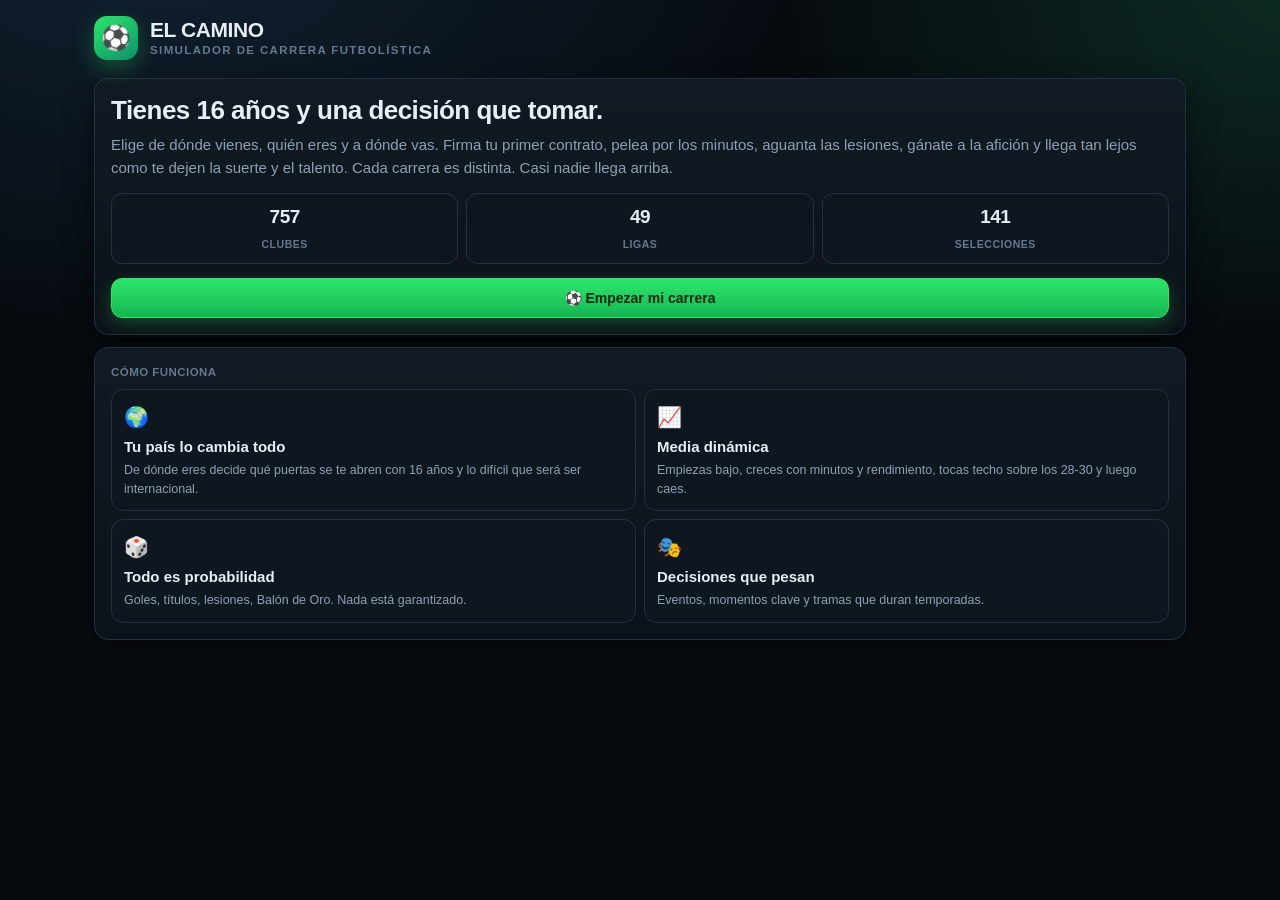
==== index.html @ 83f7c68a "Añade El Camino: simulador de carrera futbolística jugable en un archivo El juego completo se sirve " ====
<!DOCTYPE html>
<html lang="es">
<head>
<meta charset="utf-8">
<meta name="viewport" content="width=device-width, initial-scale=1, viewport-fit=cover">
<meta name="color-scheme" content="dark">
<title>El Camino · Simulador de Carrera de Fútbol</title>
<meta name="description" content="Crea un futbolista de 16 años y lleva su carrera hasta la retirada. Simulador de carrera con más de 50 ligas, selecciones, Balón de Oro y decisiones que importan.">
<style>/* ---------- Base ---------- */
*, *::before, *::after { box-sizing: border-box; }
html, body { margin: 0; padding: 0; }
:root {
  --bg: #070b10;
  --bg2: #0c1219;
  --panel: #111a24;
  --panel2: #16212d;
  --line: #22303f;
  --line2: #2e4054;
  --txt: #e8eef5;
  --dim: #8ea0b5;
  --dim2: #64798f;
  --acc: #2ee66b;
  --acc2: #14b8a6;
  --gold: #ffc93c;
  --red: #ff5d5d;
  --blue: #4da3ff;
  --purple: #b58cff;
  --radius: 14px;
  --shadow: 0 10px 30px rgba(0,0,0,.45);
  --font: 'Inter', -apple-system, BlinkMacSystemFont, 'Segoe UI', Roboto, Helvetica, Arial, sans-serif;
}
body {
  background:
    radial-gradient(1100px 700px at 12% -10%, #123 0%, transparent 60%),
    radial-gradient(900px 600px at 100% 0%, #0c2a22 0%, transparent 55%),
    var(--bg);
  color: var(--txt);
  font-family: var(--font);
  font-size: 15px;
  line-height: 1.5;
  -webkit-font-smoothing: antialiased;
  min-height: 100vh;
  overflow-x: hidden;
}
h1, h2, h3, h4 { margin: 0; line-height: 1.2; font-weight: 800; letter-spacing: -.02em; }
p { margin: 0 0 10px; }
button { font-family: inherit; color: inherit; }
input, select { font-family: inherit; }
a { color: var(--acc); }
::selection { background: var(--acc); color: #04140a; }

/* Scrollbar */
*::-webkit-scrollbar { width: 10px; height: 10px; }
*::-webkit-scrollbar-track { background: transparent; }
*::-webkit-scrollbar-thumb { background: #223140; border-radius: 10px; border: 2px solid transparent; background-clip: padding-box; }
*::-webkit-scrollbar-thumb:hover { background: #34495e; background-clip: padding-box; }

#app { max-width: 1120px; margin: 0 auto; padding: 16px 14px 90px; }

/* ---------- Utilidades ---------- */
.row { display: flex; gap: 10px; align-items: center; }
.row.wrap { flex-wrap: wrap; }
.between { justify-content: space-between; }
.center { justify-content: center; }
.col { display: flex; flex-direction: column; gap: 10px; }
.grow { flex: 1; min-width: 0; }
.hide { display: none !important; }
.mt { margin-top: 14px; }
.mt-s { margin-top: 8px; }
.tc { text-align: center; }
.dim { color: var(--dim); }
.dim2 { color: var(--dim2); }
.small { font-size: 12.5px; }
.tiny { font-size: 11.5px; letter-spacing: .04em; text-transform: uppercase; font-weight: 700; color: var(--dim2); }
.mono { font-variant-numeric: tabular-nums; }
.b { font-weight: 700; }
.acc { color: var(--acc); } .gold { color: var(--gold); } .red { color: var(--red); }
.blue { color: var(--blue); } .purple { color: var(--purple); }

/* ---------- Paneles ---------- */
.card {
  background: linear-gradient(180deg, var(--panel) 0%, var(--bg2) 100%);
  border: 1px solid var(--line);
  border-radius: var(--radius);
  padding: 16px;
  box-shadow: var(--shadow);
}
.card.tight { padding: 12px; }
.card + .card { margin-top: 12px; }
.sub { border: 1px solid var(--line); border-radius: 12px; padding: 12px; background: #0e1720; }

/* ---------- Botones ---------- */
.btn {
  display: inline-flex; align-items: center; justify-content: center; gap: 8px;
  background: var(--panel2); border: 1px solid var(--line2); color: var(--txt);
  padding: 11px 16px; border-radius: 11px; cursor: pointer; font-weight: 700; font-size: 14px;
  transition: transform .08s ease, background .15s ease, border-color .15s ease, box-shadow .15s;
  text-align: center;
}
.btn:hover { background: #1d2b3a; border-color: #3d566e; }
.btn:active { transform: translateY(1px); }
.btn:disabled { opacity: .4; cursor: not-allowed; }
.btn.primary {
  background: linear-gradient(180deg, #2ee66b, #17b552); color: #052a14; border-color: #2ee66b;
  box-shadow: 0 6px 18px rgba(46,230,107,.25);
}
.btn.primary:hover { filter: brightness(1.07); }
.btn.ghost { background: transparent; border-color: var(--line); color: var(--dim); }
.btn.ghost:hover { color: var(--txt); border-color: var(--line2); background: #131e29; }
.btn.danger { border-color: #5a2731; color: #ff9b9b; background: #1c1015; }
.btn.danger:hover { background: #2a161c; }
.btn.wide { width: 100%; }
.btn.sm { padding: 7px 11px; font-size: 12.5px; border-radius: 9px; }

/* ---------- Formularios ---------- */
.field { display: flex; flex-direction: column; gap: 6px; }
.input, .select {
  background: #0b131b; border: 1px solid var(--line2); color: var(--txt);
  padding: 11px 12px; border-radius: 11px; font-size: 15px; width: 100%; outline: none;
}
.input:focus, .select:focus { border-color: var(--acc); box-shadow: 0 0 0 3px rgba(46,230,107,.13); }
label.tiny { margin-bottom: 2px; }

/* ---------- Cabecera ---------- */
.brand { display: flex; align-items: center; gap: 12px; margin-bottom: 18px; }
.brand-logo {
  width: 44px; height: 44px; border-radius: 13px; flex: none;
  background: linear-gradient(145deg, #2ee66b, #0d8f6a); color: #04140a;
  display: grid; place-items: center; font-size: 24px; box-shadow: 0 8px 22px rgba(46,230,107,.28);
}
.brand h1 { font-size: 21px; }
.brand .tiny { letter-spacing: .12em; }

/* ---------- Pasos de creación ---------- */
.steps { display: flex; gap: 6px; margin-bottom: 16px; }
.step { flex: 1; height: 4px; border-radius: 4px; background: #1b2836; }
.step.on { background: linear-gradient(90deg, var(--acc), var(--acc2)); }

/* ---------- Grid de opciones ---------- */
.grid { display: grid; gap: 10px; }
.grid.g2 { grid-template-columns: repeat(2, 1fr); }
.grid.g3 { grid-template-columns: repeat(3, 1fr); }
.grid.g4 { grid-template-columns: repeat(4, 1fr); }
.grid.auto { grid-template-columns: repeat(auto-fill, minmax(150px, 1fr)); }
.grid.autowide { grid-template-columns: repeat(auto-fill, minmax(230px, 1fr)); }

.pick {
  background: #0e1721; border: 1px solid var(--line); border-radius: 12px; padding: 11px 12px;
  cursor: pointer; display: flex; align-items: center; gap: 10px; text-align: left; width: 100%;
  transition: border-color .12s, background .12s, transform .08s;
}
.pick:hover { border-color: var(--line2); background: #142030; }
.pick:active { transform: scale(.985); }
.pick.on { border-color: var(--acc); background: #0f2419; box-shadow: 0 0 0 1px var(--acc) inset; }
.pick .flag { font-size: 22px; line-height: 1; flex: none; }
.pick .nm { font-weight: 700; font-size: 13.5px; overflow: hidden; text-overflow: ellipsis; white-space: nowrap; }

/* ---------- Camiseta (preview) ---------- */
.kitwrap { display: grid; place-items: center; padding: 6px 0; }
.kit { width: 210px; max-width: 62vw; filter: drop-shadow(0 14px 26px rgba(0,0,0,.5)); }
.kit .kname { font: 800 15px/1 var(--font); letter-spacing: 1px; text-transform: uppercase; }
.kit .knum { font: 900 62px/1 var(--font); letter-spacing: -2px; }

/* ---------- Escudos ---------- */
.crest { flex: none; display: block; }
.crest-lg { width: 46px; height: 52px; }
.crest-md { width: 30px; height: 34px; }
.crest-sm { width: 21px; height: 24px; }

/* ---------- HUD del jugador ---------- */
.hud { position: relative; overflow: hidden; }
.hud::after {
  content: ''; position: absolute; inset: 0; pointer-events: none;
  background: radial-gradient(420px 180px at 88% -30%, rgba(46,230,107,.14), transparent 70%);
}
.ovr {
  width: 74px; height: 74px; border-radius: 20px; flex: none; display: grid; place-items: center;
  background: linear-gradient(150deg, #1b2a38, #0d151d); border: 1px solid var(--line2); position: relative;
}
.ovr b { font-size: 30px; font-weight: 900; letter-spacing: -1px; }
.ovr .tiny { font-size: 9.5px; }
.ovr.t-elite { border-color: var(--gold); box-shadow: 0 0 22px rgba(255,201,60,.22) inset; }
.ovr.t-star { border-color: var(--purple); }
.ovr.t-good { border-color: var(--blue); }
.chip {
  display: inline-flex; align-items: center; gap: 5px; background: #16212d; border: 1px solid var(--line);
  border-radius: 999px; padding: 3px 10px; font-size: 11.5px; font-weight: 700; color: var(--dim);
}
.chip.on { color: var(--acc); border-color: #1e5a38; background: #0f2419; }
.chip.warn { color: var(--gold); border-color: #5b4a1a; background: #221c0d; }
.chip.bad { color: var(--red); border-color: #5a2731; background: #1f1013; }

/* ---------- Barras ---------- */
.bar { height: 7px; border-radius: 7px; background: #182432; overflow: hidden; }
.bar > i { display: block; height: 100%; border-radius: 7px; background: linear-gradient(90deg, var(--acc2), var(--acc)); transition: width .5s cubic-bezier(.2,.8,.2,1); }
.bar.gold > i { background: linear-gradient(90deg, #b98a1a, var(--gold)); }
.bar.blue > i { background: linear-gradient(90deg, #2b6fb5, var(--blue)); }
.bar.red > i { background: linear-gradient(90deg, #a33, var(--red)); }
.bar.purple > i { background: linear-gradient(90deg, #6b4bb5, var(--purple)); }

/* ---------- Estadísticas ---------- */
.stats { display: grid; grid-template-columns: repeat(auto-fit, minmax(78px, 1fr)); gap: 8px; }
.stat { background: #0e1720; border: 1px solid var(--line); border-radius: 11px; padding: 9px 8px; text-align: center; }
.stat b { display: block; font-size: 19px; font-weight: 900; letter-spacing: -.5px; }
.stat span { font-size: 10.5px; color: var(--dim2); text-transform: uppercase; letter-spacing: .05em; font-weight: 700; }

/* ---------- Feed de temporada ---------- */
.feed { display: flex; flex-direction: column; gap: 8px; }
.ev {
  display: flex; gap: 10px; padding: 10px 12px; border-radius: 11px;
  background: #0e1720; border: 1px solid var(--line); border-left: 3px solid var(--line2);
  animation: pop .28s cubic-bezier(.2,.9,.3,1.2) both;
}
.ev .ic { font-size: 16px; line-height: 1.35; flex: none; }
.ev.good { border-left-color: var(--acc); }
.ev.bad { border-left-color: var(--red); }
.ev.gold { border-left-color: var(--gold); background: #1a1608; }
.ev.info { border-left-color: var(--blue); }
@keyframes pop { from { opacity: 0; transform: translateY(6px); } to { opacity: 1; transform: none; } }

/* ---------- Tarjetas de decisión ---------- */
.opt {
  width: 100%; text-align: left; background: #0e1721; border: 1px solid var(--line);
  border-radius: 13px; padding: 13px 14px; cursor: pointer; transition: border-color .12s, background .12s, transform .08s;
}
.opt:hover { border-color: var(--acc); background: #101f19; }
.opt:active { transform: scale(.99); }
.opt .t { font-weight: 800; font-size: 14.5px; margin-bottom: 3px; }
.opt .d { font-size: 12.5px; color: var(--dim); }
.opt .meta { margin-top: 8px; display: flex; gap: 6px; flex-wrap: wrap; }

/* ---------- Tablas ---------- */
.tablewrap { overflow-x: auto; -webkit-overflow-scrolling: touch; }
table { border-collapse: collapse; width: 100%; font-size: 13px; min-width: 460px; }
th, td { padding: 8px 10px; text-align: left; border-bottom: 1px solid var(--line); white-space: nowrap; }
th { font-size: 10.5px; text-transform: uppercase; letter-spacing: .06em; color: var(--dim2); font-weight: 800; }
tbody tr:hover { background: #101a24; }
td.num, th.num { text-align: right; font-variant-numeric: tabular-nums; }

/* ---------- Pestañas ---------- */
.tabs { display: flex; gap: 4px; background: #0c141d; border: 1px solid var(--line); border-radius: 12px; padding: 4px; overflow-x: auto; }
.tab { flex: 1; padding: 8px 10px; border-radius: 9px; border: none; background: transparent; color: var(--dim);
  cursor: pointer; font-weight: 700; font-size: 12.5px; white-space: nowrap; }
.tab.on { background: var(--panel2); color: var(--txt); box-shadow: 0 2px 8px rgba(0,0,0,.3); }

/* ---------- Modal ---------- */
.modal-bg {
  position: fixed; inset: 0; background: rgba(3,6,10,.78); backdrop-filter: blur(6px);
  display: grid; place-items: center; padding: 16px; z-index: 60; animation: fade .18s both;
}
@keyframes fade { from { opacity: 0 } to { opacity: 1 } }
.modal {
  width: min(560px, 100%); max-height: 86vh; overflow-y: auto;
  background: linear-gradient(180deg, #131e29, #0a1119); border: 1px solid var(--line2);
  border-radius: 18px; padding: 18px; box-shadow: 0 30px 70px rgba(0,0,0,.6);
  animation: rise .26s cubic-bezier(.2,.9,.3,1.1) both;
}
@keyframes rise { from { opacity: 0; transform: translateY(18px) scale(.97) } to { opacity: 1; transform: none } }

/* ---------- Momento clave ---------- */
.moment { background: linear-gradient(160deg, #1d2a13, #0b1219); border-color: #3b5a22; }
.moment .hdr { display: flex; gap: 10px; align-items: center; margin-bottom: 10px; }
.pulse { width: 9px; height: 9px; border-radius: 50%; background: var(--acc); animation: pulse 1.1s infinite; }
@keyframes pulse { 0%,100% { box-shadow: 0 0 0 0 rgba(46,230,107,.55) } 70% { box-shadow: 0 0 0 9px rgba(46,230,107,0) } }

/* ---------- Trofeos ---------- */
.trophy { display: flex; gap: 9px; align-items: center; background: #14110a; border: 1px solid #45391a;
  border-radius: 11px; padding: 9px 11px; }
.trophy .ic { font-size: 18px; }
.trophy .n { font-weight: 800; font-size: 13px; }

/* ---------- Skill tree ---------- */
.skill { display: flex; align-items: center; gap: 10px; padding: 9px 11px; background: #0e1720;
  border: 1px solid var(--line); border-radius: 11px; }
.skill .lab { width: 108px; flex: none; font-size: 12.5px; font-weight: 700; }
.skill .val { width: 30px; text-align: right; font-weight: 900; font-variant-numeric: tabular-nums; }
.plus { width: 30px; height: 30px; border-radius: 9px; border: 1px solid var(--line2); background: #16212d;
  cursor: pointer; font-weight: 900; font-size: 17px; line-height: 1; flex: none; }
.plus:hover:not(:disabled) { background: #1d5c37; border-color: var(--acc); color: #fff; }
.plus:disabled { opacity: .28; cursor: not-allowed; }

/* ---------- Barra inferior ---------- */
.actionbar {
  position: sticky; bottom: 0; margin: 14px -14px -90px; padding: 12px 14px 18px;
  background: linear-gradient(180deg, rgba(7,11,16,0) 0%, rgba(7,11,16,.93) 32%, var(--bg) 100%);
  z-index: 20;
}

/* ---------- Pantalla de carga / cinemática ---------- */
.cinema { display: grid; place-items: center; min-height: 46vh; text-align: center; gap: 14px; }
.cinema .big { font-size: 34px; font-weight: 900; letter-spacing: -.03em; }
.spin { width: 34px; height: 34px; border-radius: 50%; border: 3px solid #1f2e3d; border-top-color: var(--acc); animation: spin .8s linear infinite; }
@keyframes spin { to { transform: rotate(360deg) } }

/* ---------- Buscador país ---------- */
.scroller { max-height: 340px; overflow-y: auto; padding-right: 4px; }

/* ---------- Responsive ---------- */
@media (max-width: 640px) {
  #app { padding: 12px 12px 90px; }
  .grid.g4 { grid-template-columns: repeat(2, 1fr); }
  .grid.g3 { grid-template-columns: repeat(2, 1fr); }
  .ovr { width: 62px; height: 62px; border-radius: 17px; }
  .ovr b { font-size: 25px; }
  .brand h1 { font-size: 18px; }
  .actionbar { margin-left: -12px; margin-right: -12px; }
}
@media (max-width: 380px) {
  .grid.g3, .grid.g4 { grid-template-columns: 1fr 1fr; }
}
</style>
</head>
<body>
<div id="app"></div>
<script>/* ===== data.countries.js ===== */
/* Paises: [codigo, nombre, bandera, confederacion, nivelSeleccion(1 elite..6 modesto),
             camisetaColor, detalleColor, tintaDorsal, ligaPropia|'', vinculosMigratorios[]]
   El nivel de seleccion marca lo dificil que es ser internacional: en tier 1 necesitas ser
   un jugador top mundial; en tier 6 con jugar en una liga decente ya te llaman.
   Los vinculos migratorios inclinan las ofertas del extranjero (idioma, historia, scouting). */
const COUNTRY_ROWS = [
  // ---------------- UEFA ----------------
  ['ESP','España','🇪🇸','UEFA',1,'#c8102e','#ffcf00','#ffffff','ESP',['POR','ITA','ENG']],
  ['ENG','Inglaterra','🏴󠁧󠁢󠁥󠁮󠁧󠁿','UEFA',1,'#ffffff','#c8102e','#0a0a0a','ENG',['SCO','GER','ITA']],
  ['FRA','Francia','🇫🇷','UEFA',1,'#1e3a8a','#c8102e','#ffffff','FRA',['ENG','ESP','GER']],
  ['GER','Alemania','🇩🇪','UEFA',1,'#ffffff','#111111','#111111','GER',['ENG','ITA','ESP']],
  ['ITA','Italia','🇮🇹','UEFA',1,'#1d4ed8','#ffffff','#ffffff','ITA',['ENG','ESP','FRA']],
  ['POR','Portugal','🇵🇹','UEFA',1,'#7f1d1d','#046a38','#ffffff','POR',['ESP','ENG','FRA']],
  ['NED','Países Bajos','🇳🇱','UEFA',1,'#ff6a13','#ffffff','#ffffff','NED',['ENG','GER','ITA']],
  ['BEL','Bélgica','🇧🇪','UEFA',2,'#c8102e','#000000','#ffffff','BEL',['ENG','FRA','NED']],
  ['CRO','Croacia','🇭🇷','UEFA',2,'#e2e8f0','#c8102e','#0a0a0a','CRO',['ITA','GER','ESP']],
  ['DEN','Dinamarca','🇩🇰','UEFA',2,'#c8102e','#ffffff','#ffffff','DEN',['ENG','GER','NED']],
  ['SUI','Suiza','🇨🇭','UEFA',2,'#c8102e','#ffffff','#ffffff','SUI',['GER','ITA','FRA']],
  ['AUT','Austria','🇦🇹','UEFA',3,'#b91c1c','#ffffff','#ffffff','AUT',['GER','ENG','NED']],
  ['SRB','Serbia','🇷🇸','UEFA',3,'#c8102e','#1e3a8a','#ffffff','SRB',['ITA','GER','RUS']],
  ['POL','Polonia','🇵🇱','UEFA',3,'#ffffff','#c8102e','#c8102e','POL',['GER','ENG','ITA']],
  ['TUR','Turquía','🇹🇷','UEFA',3,'#c8102e','#ffffff','#ffffff','TUR',['GER','ENG','ITA']],
  ['UKR','Ucrania','🇺🇦','UEFA',3,'#facc15','#1d4ed8','#1d4ed8','UKR',['POL','ITA','GER']],
  ['SCO','Escocia','🏴󠁧󠁢󠁳󠁣󠁴󠁿','UEFA',4,'#1e3a8a','#ffffff','#ffffff','SCO',['ENG']],
  ['SWE','Suecia','🇸🇪','UEFA',3,'#facc15','#1d4ed8','#1d4ed8','SWE',['ENG','GER','ITA']],
  ['NOR','Noruega','🇳🇴','UEFA',3,'#c8102e','#1e3a8a','#ffffff','NOR',['ENG','GER','NED']],
  ['CZE','Chequia','🇨🇿','UEFA',3,'#c8102e','#1e3a8a','#ffffff','CZE',['GER','ENG','ITA']],
  ['GRE','Grecia','🇬🇷','UEFA',3,'#1d4ed8','#ffffff','#ffffff','GRE',['ITA','ENG','GER']],
  ['ROU','Rumanía','🇷🇴','UEFA',4,'#facc15','#c8102e','#1e3a8a','ROU',['ITA','ESP','GER']],
  ['RUS','Rusia','🇷🇺','UEFA',4,'#c8102e','#ffffff','#ffffff','RUS',['TUR','ITA']],
  ['HUN','Hungría','🇭🇺','UEFA',4,'#c8102e','#046a38','#ffffff','',['GER','ITA','AUT']],
  ['IRL','Irlanda','🇮🇪','UEFA',4,'#046a38','#ff6a13','#ffffff','',['ENG','SCO']],
  ['WAL','Gales','🏴󠁧󠁢󠁷󠁬󠁳󠁿','UEFA',4,'#c8102e','#046a38','#ffffff','',['ENG']],
  ['NIR','Irlanda del Norte','🇬🇧','UEFA',5,'#046a38','#ffffff','#ffffff','',['ENG','SCO']],
  ['SVK','Eslovaquia','🇸🇰','UEFA',4,'#1d4ed8','#ffffff','#ffffff','',['CZE','ITA','GER']],
  ['SVN','Eslovenia','🇸🇮','UEFA',4,'#e2e8f0','#046a38','#0a0a0a','',['ITA','GER','AUT']],
  ['BIH','Bosnia','🇧🇦','UEFA',4,'#1d4ed8','#facc15','#ffffff','',['ITA','GER','TUR']],
  ['ALB','Albania','🇦🇱','UEFA',5,'#c8102e','#0a0a0a','#ffffff','',['ITA','GRE','GER']],
  ['MKD','Macedonia del Norte','🇲🇰','UEFA',5,'#c8102e','#facc15','#ffffff','',['ITA','TUR','GRE']],
  ['MNE','Montenegro','🇲🇪','UEFA',5,'#c8102e','#facc15','#ffffff','',['SRB','ITA','TUR']],
  ['KOS','Kosovo','🇽🇰','UEFA',5,'#1d4ed8','#facc15','#ffffff','',['SUI','GER','ALB']],
  ['BUL','Bulgaria','🇧🇬','UEFA',5,'#e2e8f0','#046a38','#0a0a0a','',['ITA','TUR','GRE']],
  ['FIN','Finlandia','🇫🇮','UEFA',4,'#ffffff','#1d4ed8','#1d4ed8','',['SWE','ENG','GER']],
  ['ISL','Islandia','🇮🇸','UEFA',5,'#1d4ed8','#c8102e','#ffffff','',['DEN','NOR','ENG']],
  ['GEO','Georgia','🇬🇪','UEFA',5,'#ffffff','#c8102e','#c8102e','',['ITA','FRA','GER']],
  ['ARM','Armenia','🇦🇲','UEFA',6,'#c8102e','#ff6a13','#ffffff','',['RUS','ITA']],
  ['AZE','Azerbaiyán','🇦🇿','UEFA',6,'#1d4ed8','#c8102e','#ffffff','',['TUR','RUS']],
  ['BLR','Bielorrusia','🇧🇾','UEFA',6,'#c8102e','#046a38','#ffffff','',['RUS','POL']],
  ['KAZ','Kazajistán','🇰🇿','UEFA',6,'#0ea5e9','#facc15','#ffffff','',['RUS','TUR']],
  ['CYP','Chipre','🇨🇾','UEFA',6,'#1d4ed8','#ff6a13','#ffffff','',['GRE','ENG']],
  ['LUX','Luxemburgo','🇱🇺','UEFA',6,'#c8102e','#0ea5e9','#ffffff','',['BEL','FRA','GER']],
  ['MLT','Malta','🇲🇹','UEFA',6,'#c8102e','#ffffff','#ffffff','',['ITA','ENG']],
  ['LTU','Lituania','🇱🇹','UEFA',6,'#facc15','#046a38','#0a0a0a','',['POL','GER']],
  ['LVA','Letonia','🇱🇻','UEFA',6,'#7f1d1d','#ffffff','#ffffff','',['RUS','POL']],
  ['EST','Estonia','🇪🇪','UEFA',6,'#1d4ed8','#0a0a0a','#ffffff','',['FIN','SWE']],
  ['MDA','Moldavia','🇲🇩','UEFA',6,'#1d4ed8','#facc15','#ffffff','',['ROU','RUS']],
  ['AND','Andorra','🇦🇩','UEFA',6,'#1d4ed8','#facc15','#ffffff','',['ESP','FRA']],
  ['FRO','Islas Feroe','🇫🇴','UEFA',6,'#ffffff','#1d4ed8','#1d4ed8','',['DEN','NOR']],
  ['GIB','Gibraltar','🇬🇮','UEFA',6,'#c8102e','#ffffff','#ffffff','',['ESP','ENG']],
  ['SMR','San Marino','🇸🇲','UEFA',6,'#0ea5e9','#ffffff','#ffffff','',['ITA']],
  ['LIE','Liechtenstein','🇱🇮','UEFA',6,'#1d4ed8','#c8102e','#ffffff','',['SUI','AUT']],
  ['ISR','Israel','🇮🇱','UEFA',5,'#1d4ed8','#ffffff','#ffffff','ISR',['ITA','GER','BEL']],

  // ---------------- CONMEBOL ----------------
  ['BRA','Brasil','🇧🇷','CONMEBOL',1,'#facc15','#046a38','#1e3a8a','BRA',['POR','ESP','ITA']],
  ['ARG','Argentina','🇦🇷','CONMEBOL',1,'#6cb4e4','#ffffff','#0a0a0a','ARG',['ESP','ITA','POR']],
  ['URU','Uruguay','🇺🇾','CONMEBOL',2,'#6cb4e4','#0a0a0a','#ffffff','URU',['ESP','ITA','POR']],
  ['COL','Colombia','🇨🇴','CONMEBOL',2,'#facc15','#1e3a8a','#1e3a8a','COL',['ESP','POR','BRA']],
  ['CHI','Chile','🇨🇱','CONMEBOL',3,'#c8102e','#1e3a8a','#ffffff','CHI',['ESP','ITA','BRA']],
  ['ECU','Ecuador','🇪🇨','CONMEBOL',3,'#facc15','#1e3a8a','#1e3a8a','ECU',['ESP','POR','MEX']],
  ['PER','Perú','🇵🇪','CONMEBOL',4,'#ffffff','#c8102e','#c8102e','PER',['ESP','MEX','BRA']],
  ['PAR','Paraguay','🇵🇾','CONMEBOL',4,'#c8102e','#1e3a8a','#ffffff','PAR',['ARG','ESP','BRA']],
  ['VEN','Venezuela','🇻🇪','CONMEBOL',5,'#7f1d1d','#facc15','#ffffff','',['ESP','POR','MEX']],
  ['BOL','Bolivia','🇧🇴','CONMEBOL',5,'#046a38','#facc15','#ffffff','',['ARG','BRA','MEX']],

  // ---------------- CONCACAF ----------------
  ['MEX','México','🇲🇽','CONCACAF',2,'#046a38','#c8102e','#ffffff','MEX',['ESP','POR','USA']],
  ['USA','Estados Unidos','🇺🇸','CONCACAF',2,'#ffffff','#1e3a8a','#1e3a8a','USA',['ENG','GER','NED']],
  ['CAN','Canadá','🇨🇦','CONCACAF',3,'#c8102e','#ffffff','#ffffff','',['ENG','USA','BEL']],
  ['CRC','Costa Rica','🇨🇷','CONCACAF',4,'#c8102e','#1e3a8a','#ffffff','',['ESP','MEX','USA']],
  ['PAN','Panamá','🇵🇦','CONCACAF',5,'#c8102e','#1e3a8a','#ffffff','',['MEX','USA','ESP']],
  ['JAM','Jamaica','🇯🇲','CONCACAF',5,'#facc15','#0a0a0a','#0a0a0a','',['ENG','USA']],
  ['HON','Honduras','🇭🇳','CONCACAF',5,'#0ea5e9','#ffffff','#ffffff','',['MEX','USA','ESP']],
  ['SLV','El Salvador','🇸🇻','CONCACAF',6,'#1d4ed8','#ffffff','#ffffff','',['MEX','USA']],
  ['GUA','Guatemala','🇬🇹','CONCACAF',6,'#0ea5e9','#ffffff','#ffffff','',['MEX','USA']],
  ['HAI','Haití','🇭🇹','CONCACAF',6,'#1d4ed8','#c8102e','#ffffff','',['FRA','USA','BEL']],
  ['TRI','Trinidad y Tobago','🇹🇹','CONCACAF',6,'#c8102e','#0a0a0a','#ffffff','',['ENG','USA']],
  ['CUB','Cuba','🇨🇺','CONCACAF',6,'#1d4ed8','#c8102e','#ffffff','',['MEX','ESP']],
  ['CUW','Curazao','🇨🇼','CONCACAF',6,'#1d4ed8','#facc15','#ffffff','',['NED','BEL']],
  ['SUR','Surinam','🇸🇷','CONCACAF',6,'#046a38','#c8102e','#ffffff','',['NED','BEL']],

  // ---------------- CAF (sin ligas propias en el juego) ----------------
  ['MAR','Marruecos','🇲🇦','CAF',2,'#c8102e','#046a38','#ffffff','',['FRA','ESP','BEL']],
  ['SEN','Senegal','🇸🇳','CAF',2,'#ffffff','#046a38','#046a38','',['FRA','BEL','ENG']],
  ['NGA','Nigeria','🇳🇬','CAF',3,'#046a38','#ffffff','#ffffff','',['ENG','BEL','POR']],
  ['EGY','Egipto','🇪🇬','CAF',3,'#c8102e','#ffffff','#ffffff','',['ENG','POR','TUR']],
  ['ALG','Argelia','🇩🇿','CAF',3,'#ffffff','#046a38','#046a38','',['FRA','BEL','TUR']],
  ['CIV','Costa de Marfil','🇨🇮','CAF',3,'#ff6a13','#046a38','#ffffff','',['FRA','BEL','ENG']],
  ['TUN','Túnez','🇹🇳','CAF',4,'#c8102e','#ffffff','#ffffff','',['FRA','ITA','BEL']],
  ['CMR','Camerún','🇨🇲','CAF',4,'#046a38','#c8102e','#facc15','',['FRA','BEL','GER']],
  ['GHA','Ghana','🇬🇭','CAF',4,'#ffffff','#c8102e','#0a0a0a','',['ENG','ITA','POR']],
  ['MLI','Malí','🇲🇱','CAF',4,'#046a38','#facc15','#ffffff','',['FRA','BEL','ESP']],
  ['RSA','Sudáfrica','🇿🇦','CAF',4,'#046a38','#facc15','#ffffff','',['ENG','BEL','NED']],
  ['COD','RD Congo','🇨🇩','CAF',4,'#0ea5e9','#facc15','#ffffff','',['FRA','BEL','POR']],
  ['BFA','Burkina Faso','🇧🇫','CAF',5,'#c8102e','#046a38','#ffffff','',['FRA','BEL','TUR']],
  ['GUI','Guinea','🇬🇳','CAF',5,'#c8102e','#facc15','#ffffff','',['FRA','BEL','POR']],
  ['CPV','Cabo Verde','🇨🇻','CAF',5,'#1d4ed8','#ffffff','#ffffff','',['POR','NED','FRA']],
  ['ANG','Angola','🇦🇴','CAF',5,'#c8102e','#0a0a0a','#facc15','',['POR','FRA','BEL']],
  ['GAB','Gabón','🇬🇦','CAF',5,'#1d4ed8','#facc15','#ffffff','',['FRA','TUR','BEL']],
  ['ZAM','Zambia','🇿🇲','CAF',5,'#046a38','#ff6a13','#ffffff','',['ENG','RSA','BEL']],
  ['UGA','Uganda','🇺🇬','CAF',6,'#facc15','#0a0a0a','#0a0a0a','',['ENG','BEL']],
  ['KEN','Kenia','🇰🇪','CAF',6,'#c8102e','#046a38','#ffffff','',['ENG','SWE']],
  ['MOZ','Mozambique','🇲🇿','CAF',6,'#c8102e','#046a38','#ffffff','',['POR','RSA']],
  ['GNB','Guinea-Bisáu','🇬🇼','CAF',6,'#c8102e','#facc15','#ffffff','',['POR','FRA']],
  ['ETH','Etiopía','🇪🇹','CAF',6,'#046a38','#facc15','#ffffff','',['ENG','TUR']],
  ['TAN','Tanzania','🇹🇿','CAF',6,'#0ea5e9','#046a38','#ffffff','',['ENG','RSA']],
  ['ZIM','Zimbabue','🇿🇼','CAF',6,'#046a38','#facc15','#ffffff','',['RSA','ENG']],
  ['SDN','Sudán','🇸🇩','CAF',6,'#c8102e','#ffffff','#ffffff','',['EGY','TUR']],
  ['LBY','Libia','🇱🇾','CAF',6,'#046a38','#0a0a0a','#ffffff','',['ITA','TUR','EGY']],
  ['NAM','Namibia','🇳🇦','CAF',6,'#1d4ed8','#c8102e','#ffffff','',['RSA','GER']],
  ['BEN','Benín','🇧🇯','CAF',6,'#facc15','#046a38','#0a0a0a','',['FRA','BEL']],
  ['TOG','Togo','🇹🇬','CAF',6,'#046a38','#facc15','#ffffff','',['FRA','BEL']],
  ['NIG','Níger','🇳🇪','CAF',6,'#ff6a13','#046a38','#ffffff','',['FRA','BEL']],
  ['MTN','Mauritania','🇲🇷','CAF',6,'#046a38','#facc15','#ffffff','',['FRA','MAR']],
  ['MAD','Madagascar','🇲🇬','CAF',6,'#c8102e','#046a38','#ffffff','',['FRA','BEL']],
  ['COM','Comoras','🇰🇲','CAF',6,'#046a38','#facc15','#ffffff','',['FRA','BEL']],

  // ---------------- AFC / OFC ----------------
  ['JPN','Japón','🇯🇵','AFC',2,'#1e3a8a','#ffffff','#ffffff','JPN',['GER','BEL','NED']],
  ['KOR','Corea del Sur','🇰🇷','AFC',3,'#c8102e','#1e3a8a','#ffffff','KOR',['ENG','GER','POR']],
  ['AUS','Australia','🇦🇺','AFC',4,'#facc15','#046a38','#046a38','AUS',['ENG','SCO','NED']],
  ['IRN','Irán','🇮🇷','AFC',4,'#ffffff','#c8102e','#046a38','',['POR','BEL','TUR']],
  ['KSA','Arabia Saudí','🇸🇦','AFC',4,'#046a38','#ffffff','#ffffff','KSA',['POR','ESP']],
  ['QAT','Catar','🇶🇦','AFC',5,'#7f1d1d','#ffffff','#ffffff','QAT',['POR','ESP','BEL']],
  ['UAE','Emiratos Árabes','🇦🇪','AFC',5,'#ffffff','#c8102e','#0a0a0a','UAE',['POR','ESP']],
  ['IRQ','Irak','🇮🇶','AFC',5,'#046a38','#ffffff','#ffffff','',['TUR','SWE','NED']],
  ['UZB','Uzbekistán','🇺🇿','AFC',5,'#0ea5e9','#ffffff','#ffffff','',['RUS','TUR']],
  ['CHN','China','🇨🇳','AFC',5,'#c8102e','#facc15','#facc15','',['POR','ESP']],
  ['JOR','Jordania','🇯🇴','AFC',5,'#c8102e','#0a0a0a','#ffffff','',['KSA','QAT','TUR']],
  ['THA','Tailandia','🇹🇭','AFC',6,'#1d4ed8','#c8102e','#ffffff','',['JPN','BEL']],
  ['VIE','Vietnam','🇻🇳','AFC',6,'#c8102e','#facc15','#facc15','',['JPN','KOR']],
  ['IDN','Indonesia','🇮🇩','AFC',6,'#c8102e','#ffffff','#ffffff','',['NED','JPN']],
  ['IND','India','🇮🇳','AFC',6,'#0ea5e9','#ff6a13','#ffffff','',['ENG','QAT']],
  ['MAS','Malasia','🇲🇾','AFC',6,'#facc15','#1e3a8a','#1e3a8a','',['JPN','ENG']],
  ['PHI','Filipinas','🇵🇭','AFC',6,'#1d4ed8','#c8102e','#ffffff','',['ESP','USA','JPN']],
  ['SYR','Siria','🇸🇾','AFC',6,'#c8102e','#046a38','#ffffff','',['TUR','SWE','GER']],
  ['LBN','Líbano','🇱🇧','AFC',6,'#c8102e','#ffffff','#ffffff','',['TUR','GER','BRA']],
  ['PLE','Palestina','🇵🇸','AFC',6,'#c8102e','#046a38','#ffffff','',['TUR','CHI','JOR']],
  ['AFG','Afganistán','🇦🇫','AFC',6,'#c8102e','#046a38','#ffffff','',['GER','NED','TUR']],
  ['NEP','Nepal','🇳🇵','AFC',6,'#c8102e','#1e3a8a','#ffffff','',['IND','QAT']],
  ['PAK','Pakistán','🇵🇰','AFC',6,'#046a38','#ffffff','#ffffff','',['ENG','QAT']],
  ['BAN','Bangladés','🇧🇩','AFC',6,'#046a38','#c8102e','#ffffff','',['IND','QAT']],
  ['NZL','Nueva Zelanda','🇳🇿','OFC',6,'#ffffff','#0a0a0a','#0a0a0a','',['AUS','ENG','SCO']],
  ['FIJ','Fiyi','🇫🇯','OFC',6,'#0ea5e9','#ffffff','#ffffff','',['AUS','NZL']],
  ['NCL','Nueva Caledonia','🇳🇨','OFC',6,'#1d4ed8','#c8102e','#ffffff','',['FRA','AUS']],
  ['PNG','Papúa Nueva Guinea','🇵🇬','OFC',6,'#c8102e','#0a0a0a','#facc15','',['AUS','NZL']],
];

const COUNTRIES = COUNTRY_ROWS.map((r) => ({
  code: r[0], name: r[1], flag: r[2], confed: r[3], tier: r[4],
  kit: { shirt: r[5], trim: r[6], ink: r[7] },
  league: r[8] || null, links: r[9],
}));

const COUNTRY_BY_CODE = Object.fromEntries(COUNTRIES.map((c) => [c.code, c]));


/* ===== data.clubs.eu.js ===== */
/* Clubes: [nombre, abreviatura, nivelPlantilla(30-95), color1, color2, prestigio?, estiloEscudo?]
   nivelPlantilla = calidad media del vestuario. Marca si eres estrella, titular o suplente.
   prestigio = tiron historico/social del club (por defecto = nivelPlantilla). El Nottingham
   Forest o el Sporting de Gijon pesan mas de lo que dice su plantilla actual.
   estiloEscudo: p=liso, s=rayas verticales, h=franjas horizontales, x=banda, v=mitades, q=cuartos
   Datos aproximados a la temporada 2025/26. */

const CLUBS_EU = {

/* ============================ ESPAÑA ============================ */
ESP1: [
  ['Real Madrid','RMA',93,'#ffffff','#00529f',98,'p'],
  ['FC Barcelona','BAR',91,'#a50044','#004d98',97,'v'],
  ['Atlético de Madrid','ATM',86,'#cb3524','#ffffff',88,'s'],
  ['Athletic Club','ATH',80,'#ee2523','#ffffff',82,'s'],
  ['Villarreal CF','VIL',79,'#ffe667','#005187',74,'p'],
  ['Real Betis','BET',78,'#00954c','#ffffff',77,'s'],
  ['Real Sociedad','RSO',78,'#0067b1','#ffffff',76,'s'],
  ['Sevilla FC','SEV',76,'#d90000','#ffffff',82,'p'],
  ['RC Celta','CEL',75,'#8ac3ee','#ffffff',70,'p'],
  ['Valencia CF','VAL',74,'#ffffff','#ee3524',82,'p'],
  ['Girona FC','GIR',74,'#d31f2b','#ffffff',66,'s'],
  ['Rayo Vallecano','RAY',73,'#ffffff','#e53027',66,'x'],
  ['CA Osasuna','OSA',73,'#c8102e','#0a2240',68,'p'],
  ['RCD Mallorca','MLL',73,'#e20613','#000000',67,'s'],
  ['Getafe CF','GET',72,'#005999','#ffffff',63,'p'],
  ['RCD Espanyol','ESP',71,'#ffffff','#005cb9',72,'s'],
  ['Deportivo Alavés','ALA',71,'#0761af','#ffffff',63,'s'],
  ['Elche CF','ELC',70,'#009a44','#ffffff',60,'s'],
  ['Levante UD','LEV',69,'#004a99','#b4053b',61,'v'],
  ['Real Oviedo','OVI',68,'#004b9e','#ffffff',66,'p'],
],
ESP2: [
  ['UD Las Palmas','LPA',67,'#ffe500','#004b9e',66,'p'],
  ['CD Leganés','LEG',66,'#005ca9','#ffffff',58,'p'],
  ['Real Valladolid','VLL',66,'#7b2280','#ffffff',66,'s'],
  ['UD Almería','ALM',66,'#c8102e','#ffffff',60,'s'],
  ['Real Racing Club','RAC',66,'#ffffff','#00963f',65,'p'],
  ['Sporting de Gijón','SPG',65,'#e30613','#ffffff',70,'s'],
  ['RC Deportivo','DEP',65,'#009add','#ffffff',72,'p'],
  ['Cádiz CF','CAD',64,'#ffe500','#0067b1',62,'p'],
  ['Granada CF','GRA',64,'#c8102e','#ffffff',62,'h'],
  ['Real Zaragoza','ZAR',63,'#ffffff','#00549f',70,'p'],
  ['SD Huesca','HUE',62,'#0067b1','#c8102e',54,'s'],
  ['SD Eibar','EIB',62,'#00539f','#c8102e',56,'v'],
  ['Málaga CF','MAL',62,'#0d5eaf','#ffffff',64,'p'],
  ['CD Mirandés','MIR',60,'#c8102e','#000000',48,'s'],
  ['CD Castellón','CAS',60,'#ffffff','#000000',52,'p'],
  ['Albacete Balompié','ALB',60,'#ffffff','#c8102e',52,'p'],
  ['Burgos CF','BUR',59,'#ffffff','#000000',48,'p'],
  ['Córdoba CF','COR',59,'#00963f','#ffffff',56,'p'],
  ['FC Andorra','AND',58,'#c8102e','#f7d417',46,'h'],
  ['Cultural Leonesa','CUL',58,'#ffffff','#c8102e',48,'p'],
  ['AD Ceuta','CEU',57,'#ffffff','#000000',42,'p'],
  ['Real Sociedad B','RSB',57,'#0067b1','#ffffff',44,'s'],
],

/* ============================ INGLATERRA ============================ */
ENG1: [
  ['Manchester City','MCI',92,'#6cabdd','#1c2c5b',94,'p'],
  ['Liverpool FC','LIV',90,'#c8102e','#00b2a9',95,'p'],
  ['Arsenal FC','ARS',89,'#ef0107','#ffffff',92,'p'],
  ['Chelsea FC','CHE',87,'#034694','#ffffff',90,'p'],
  ['Manchester United','MUN',83,'#da291c','#ffe500',96,'p'],
  ['Tottenham Hotspur','TOT',83,'#ffffff','#132257',85,'p'],
  ['Newcastle United','NEW',82,'#000000','#ffffff',82,'s'],
  ['Aston Villa','AVL',82,'#95bfe5','#670e36',80,'p'],
  ['Nottingham Forest','NFO',79,'#dd0000','#ffffff',76,'p'],
  ['Brighton','BHA',79,'#0057b8','#ffffff',72,'s'],
  ['AFC Bournemouth','BOU',78,'#da291c','#000000',68,'s'],
  ['Crystal Palace','CRY',78,'#1b458f','#c4122e',72,'s'],
  ['Fulham FC','FUL',77,'#ffffff','#000000',70,'p'],
  ['Brentford FC','BRE',76,'#e30613','#ffffff',68,'s'],
  ['West Ham United','WHU',76,'#7a263a','#1bb1e7',78,'p'],
  ['Everton FC','EVE',76,'#003399','#ffffff',80,'p'],
  ['Wolves','WOL',74,'#fdb913','#231f20',72,'p'],
  ['Leeds United','LEE',73,'#ffffff','#1d428a',76,'p'],
  ['Sunderland AFC','SUN',73,'#eb172b','#ffffff',72,'s'],
  ['Burnley FC','BRN',71,'#6c1d45','#99d6ea',66,'p'],
],
ENG2: [
  ['Leicester City','LEI',72,'#003090','#fdbe11',74,'p'],
  ['Southampton FC','SOU',71,'#d71920','#ffffff',70,'s'],
  ['Ipswich Town','IPS',70,'#0044a9','#ffffff',66,'p'],
  ['Middlesbrough','MID',68,'#e21c38','#ffffff',66,'p'],
  ['Sheffield United','SHU',68,'#ee2737','#ffffff',68,'s'],
  ['Coventry City','COV',68,'#78d0f3','#ffffff',62,'p'],
  ['West Bromwich Albion','WBA',67,'#122f67','#ffffff',66,'s'],
  ['Norwich City','NOR',66,'#fff200','#00a650',66,'p'],
  ['Stoke City','STK',65,'#e03a3e','#ffffff',64,'s'],
  ['Derby County','DER',64,'#ffffff','#000000',64,'p'],
  ['Watford FC','WAT',64,'#fbee23','#ed2127',62,'p'],
  ['Sheffield Wednesday','SHW',63,'#0066b3','#ffffff',64,'s'],
  ['Birmingham City','BIR',65,'#0000ff','#ffffff',62,'p'],
  ['Hull City','HUL',63,'#f5a12d','#000000',58,'s'],
  ['Preston North End','PNE',62,'#ffffff','#00317f',56,'p'],
  ['Bristol City','BRC',63,'#e21c38','#ffffff',56,'p'],
  ['Millwall FC','MIL',63,'#001c58','#ffffff',54,'p'],
  ['Swansea City','SWA',62,'#ffffff','#000000',60,'p'],
  ['Blackburn Rovers','BLB',62,'#009ee0','#ffffff',62,'v'],
  ['Queens Park Rangers','QPR',61,'#1d5ba4','#ffffff',58,'h'],
  ['Portsmouth FC','POR',60,'#001489','#ffffff',58,'p'],
  ['Oxford United','OXF',59,'#fbe122','#00205b',48,'p'],
  ['Charlton Athletic','CHA',60,'#d4021d','#ffffff',54,'p'],
  ['Wrexham AFC','WRX',61,'#dd0000','#ffffff',58,'p'],
],

/* ============================ ITALIA ============================ */
ITA1: [
  ['Inter de Milán','INT',88,'#0068a8','#000000',90,'s'],
  ['Napoli','NAP',85,'#12a0d7','#ffffff',84,'p'],
  ['Juventus','JUV',84,'#ffffff','#000000',92,'s'],
  ['AC Milan','MIL',83,'#fb090b','#000000',91,'s'],
  ['Atalanta','ATA',82,'#1e71b8','#000000',76,'s'],
  ['AS Roma','ROM',81,'#8e1f2f','#f0bc42',84,'p'],
  ['Lazio','LAZ',79,'#87d8f7','#ffffff',80,'p'],
  ['Fiorentina','FIO',78,'#7b2280','#ffffff',78,'p'],
  ['Bologna','BOL',77,'#a71930','#1a2f4b',70,'s'],
  ['Torino','TOR',74,'#8a1538','#ffffff',72,'p'],
  ['Como 1907','COM',74,'#0b4ea2','#ffffff',62,'p'],
  ['Udinese','UDI',73,'#000000','#ffffff',66,'s'],
  ['Genoa','GEN',72,'#c8102e','#0b3d6b',68,'v'],
  ['Cagliari','CAG',71,'#b21e28','#0b3d6b',64,'v'],
  ['Hellas Verona','VER',70,'#ffe500','#0b3d6b',62,'v'],
  ['Parma','PAR',70,'#ffe500','#0b3d6b',66,'x'],
  ['Sassuolo','SAS',70,'#00a752','#000000',60,'s'],
  ['Lecce','LEC',69,'#ffe500','#c8102e',58,'h'],
  ['Pisa','PIS',68,'#0b3d6b','#ffffff',56,'p'],
  ['Cremonese','CRE',68,'#c8102e','#ffffff',54,'s'],
],
ITA2: [
  ['Palermo','PAL',66,'#f2a3c7','#000000',64,'p'],
  ['Sampdoria','SAM',65,'#0b3d6b','#ffffff',72,'x'],
  ['Venezia','VEN',65,'#ff7a00','#000000',56,'p'],
  ['Empoli','EMP',64,'#0b6ec7','#ffffff',58,'p'],
  ['Monza','MON',64,'#c8102e','#ffffff',58,'p'],
  ['Frosinone','FRO',62,'#ffe500','#0b3d6b',52,'s'],
  ['Bari','BAR2',63,'#c8102e','#ffffff',60,'v'],
  ['Spezia','SPE',63,'#000000','#ffffff',54,'p'],
  ['Catanzaro','CAT',62,'#ffe500','#c8102e',50,'h'],
  ['Cesena','CES',61,'#ffffff','#000000',52,'v'],
  ['Modena','MOD',61,'#ffe500','#0b3d6b',50,'p'],
  ['Reggiana','REG',60,'#c8102e','#ffffff',50,'p'],
  ['Südtirol','SUD',59,'#c8102e','#ffffff',44,'p'],
  ['Juve Stabia','JST',59,'#ffe500','#0b3d6b',44,'v'],
  ['Carrarese','CAR',58,'#ffe500','#0b3d6b',42,'p'],
  ['Mantova','MAN',58,'#c8102e','#ffffff',44,'p'],
  ['Padova','PAD',58,'#ffffff','#c8102e',48,'p'],
  ['Avellino','AVE',58,'#00a752','#ffffff',46,'s'],
  ['Virtus Entella','ENT',57,'#0b3d6b','#ffffff',40,'s'],
  ['Pescara','PES',57,'#0b3d6b','#ffffff',48,'s'],
],

/* ============================ ALEMANIA ============================ */
GER1: [
  ['Bayern de Múnich','FCB',91,'#dc052d','#ffffff',95,'p'],
  ['Bayer Leverkusen','B04',84,'#e32219','#000000',80,'v'],
  ['Borussia Dortmund','BVB',83,'#fde100','#000000',88,'p'],
  ['RB Leipzig','RBL',81,'#ffffff','#dd0741',74,'p'],
  ['Eintracht Frankfurt','SGE',80,'#000000','#e1000f',76,'p'],
  ['VfB Stuttgart','VFB',78,'#ffffff','#e32219',74,'x'],
  ['SC Freiburg','SCF',76,'#ffffff','#e2001a',68,'p'],
  ['Werder Bremen','SVW',74,'#1d9053','#ffffff',74,'p'],
  ['Borussia M.gladbach','BMG',74,'#ffffff','#000000',76,'p'],
  ['VfL Wolfsburg','WOB',74,'#65b32e','#ffffff',68,'p'],
  ['1. FSV Mainz 05','M05',73,'#c3141e','#ffffff',64,'p'],
  ['Hoffenheim','TSG',72,'#1961b5','#ffffff',64,'p'],
  ['FC Augsburg','FCA',71,'#ba3733','#ffffff',62,'s'],
  ['1. FC Union Berlin','FCU',71,'#eb1923','#ffe500',64,'p'],
  ['Hamburgo SV','HSV',71,'#ffffff','#0a3a82',76,'p'],
  ['1. FC Köln','KOE',71,'#ed1c24','#ffffff',74,'p'],
  ['FC St. Pauli','STP',69,'#5b3927','#ffffff',66,'p'],
  ['1. FC Heidenheim','HDH',68,'#e30613','#0a3a82',52,'p'],
],
GER2: [
  ['Schalke 04','S04',67,'#004d9d','#ffffff',80,'p'],
  ['Hertha BSC','BSC',66,'#005ca9','#ffffff',72,'p'],
  ['Fortuna Düsseldorf','F95',65,'#e2001a','#ffffff',62,'p'],
  ['1. FC Kaiserslautern','FCK',64,'#e2001a','#ffffff',68,'p'],
  ['Hannover 96','H96',64,'#009640','#ffffff',64,'p'],
  ['1. FC Nürnberg','FCN',63,'#8b0000','#ffffff',64,'p'],
  ['Karlsruher SC','KSC',63,'#0a3a82','#ffffff',58,'p'],
  ['SC Paderborn 07','SCP',63,'#004d9d','#ffffff',52,'p'],
  ['1. FC Magdeburg','FCM',62,'#0a3a82','#ffffff',54,'p'],
  ['SV Elversberg','SVE',62,'#e2001a','#000000',44,'p'],
  ['VfL Bochum','BOC',62,'#005ca9','#ffffff',58,'p'],
  ['Holstein Kiel','KSV',61,'#0a3a82','#e2001a',52,'p'],
  ['SV Darmstadt 98','SVD',61,'#0a3a82','#ffffff',50,'p'],
  ['Greuther Fürth','SGF',60,'#00963f','#ffffff',50,'p'],
  ['Eintracht Braunschweig','EBS',59,'#ffe500','#0a3a82',52,'p'],
  ['Dynamo Dresden','SGD',59,'#ffe500','#000000',56,'p'],
  ['Arminia Bielefeld','DSC',60,'#0a3a82','#ffffff',52,'p'],
  ['Preußen Münster','PRM',58,'#00963f','#ffffff',44,'p'],
],

/* ============================ FRANCIA ============================ */
FRA1: [
  ['Paris Saint-Germain','PSG',91,'#004170','#da291c',92,'x'],
  ['Olympique de Marsella','OM',80,'#ffffff','#2faee0',84,'p'],
  ['AS Mónaco','ASM',79,'#e63329','#ffffff',76,'v'],
  ['Lille OSC','LIL',77,'#e01e13','#ffffff',70,'p'],
  ['Olympique de Lyon','OL',77,'#ffffff','#1b3a6b',80,'p'],
  ['OGC Nice','NIC',75,'#c8102e','#000000',66,'v'],
  ['RC Strasbourg','STR',74,'#0b6cb7','#ffffff',62,'p'],
  ['RC Lens','LEN',74,'#ffe500','#c8102e',68,'s'],
  ['Stade Rennais','REN',74,'#e2001a','#000000',68,'v'],
  ['Stade Brestois','BRE2',71,'#c8102e','#ffffff',56,'p'],
  ['Toulouse FC','TFC',71,'#7b2280','#ffffff',60,'p'],
  ['AJ Auxerre','AJA',69,'#ffffff','#0b6cb7',60,'p'],
  ['FC Nantes','NAN',69,'#ffe500','#00a752',68,'p'],
  ['Angers SCO','ANG',67,'#ffffff','#000000',52,'p'],
  ['Le Havre AC','HAC',67,'#87ceeb','#0b1a52',54,'s'],
  ['FC Metz','MET',66,'#8b0000','#ffffff',56,'p'],
  ['FC Lorient','LOR',66,'#ff6a13','#000000',54,'p'],
  ['Paris FC','PFC',68,'#0b2f5c','#ffffff',52,'p'],
],
FRA2: [
  ['AS Saint-Étienne','ASSE',66,'#00814d','#ffffff',72,'p'],
  ['Montpellier HSC','MHSC',64,'#0b2f5c','#ff6a13',60,'v'],
  ['Stade de Reims','REI',64,'#c8102e','#ffffff',62,'s'],
  ['ESTAC Troyes','TRO',62,'#0b6cb7','#ffffff',52,'p'],
  ['EA Guingamp','GUI',61,'#c8102e','#000000',52,'s'],
  ['Amiens SC','AMI',60,'#ffffff','#0b2f5c',48,'p'],
  ['SC Bastia','BAS',60,'#0b2f5c','#ffffff',54,'p'],
  ['Grenoble Foot 38','GRE',60,'#0b6cb7','#ffffff',46,'p'],
  ['Stade Lavallois','LAV',59,'#ff6a13','#000000',44,'p'],
  ['Pau FC','PAU',58,'#ffe500','#0b2f5c',40,'p'],
  ['Rodez AF','ROD',58,'#c8102e','#ffe500',38,'p'],
  ['Clermont Foot','CLE',59,'#c8102e','#0b2f5c',48,'p'],
  ['USL Dunkerque','DUN',58,'#c8102e','#ffffff',40,'p'],
  ['FC Annecy','ANN',57,'#c8102e','#ffffff',38,'p'],
  ['Red Star FC','RED',58,'#00814d','#ffffff',48,'p'],
  ['Le Mans FC','MANS',57,'#c8102e','#ffe500',42,'p'],
  ['US Boulogne','BOU2',56,'#c8102e','#000000',36,'p'],
  ['AS Nancy','NAN2',57,'#c8102e','#ffffff',48,'p'],
],

/* ============================ PORTUGAL ============================ */
POR1: [
  ['Sporting CP','SCP',81,'#008057','#ffffff',84,'h'],
  ['SL Benfica','SLB',80,'#e30613','#ffffff',86,'p'],
  ['FC Porto','FCP',79,'#0b3d91','#ffffff',86,'s'],
  ['SC Braga','SCB',75,'#c8102e','#ffffff',68,'p'],
  ['Vitória SC','VSC',71,'#ffffff','#000000',62,'p'],
  ['FC Famalicão','FAM',68,'#ffffff','#0b3d91',52,'p'],
  ['Moreirense FC','MOR',67,'#00a752','#ffffff',48,'s'],
  ['Santa Clara','SCL',66,'#c8102e','#ffffff',46,'p'],
  ['Estoril Praia','EST',66,'#ffe500','#0b3d91',48,'p'],
  ['Gil Vicente FC','GIL',66,'#c8102e','#ffffff',48,'p'],
  ['Rio Ave FC','RIO',65,'#00963f','#ffffff',48,'p'],
  ['Casa Pia AC','CPA',64,'#000000','#ffffff',42,'p'],
  ['CD Nacional','NAC',64,'#000000','#ffffff',46,'p'],
  ['FC Arouca','ARO',64,'#ffe500','#0b3d91',44,'p'],
  ['CF Estrela Amadora','EAM',62,'#c8102e','#000000',42,'p'],
  ['AVS','AVS',62,'#ffe500','#000000',38,'p'],
  ['FC Alverca','ALV',61,'#c8102e','#ffffff',36,'p'],
  ['CD Tondela','TON',61,'#ffe500','#000000',40,'p'],
],
POR2: [
  ['CD Feirense','FEI',58,'#c8102e','#ffffff',42,'p'],
  ['Portimonense SC','POR2C',58,'#000000','#ffffff',46,'s'],
  ['Marítimo','MAR',58,'#00963f','#c8102e',50,'p'],
  ['GD Chaves','CHA2',57,'#c8102e','#0b3d91',46,'p'],
  ['FC Vizela','VIZ',57,'#c8102e','#ffffff',42,'p'],
  ['Paços de Ferreira','PAC',57,'#ffe500','#000000',46,'p'],
  ['SC Farense','FAR',57,'#ffffff','#000000',44,'p'],
  ['Leixões SC','LEI2',56,'#c8102e','#ffffff',40,'p'],
  ['FC Penafiel','PEN',55,'#c8102e','#ffe500',36,'p'],
  ['União de Leiria','LEIR',55,'#0b3d91','#ffffff',38,'p'],
  ['SC Torreense','TOR2',55,'#ffe500','#000000',34,'p'],
  ['Académico de Viseu','VIS',55,'#0b3d91','#ffffff',34,'p'],
  ['Belenenses','BEL2',55,'#0b3d91','#ffffff',48,'p'],
  ['Benfica B','SLB2',58,'#e30613','#ffffff',40,'p'],
  ['FC Porto B','FCP2',58,'#0b3d91','#ffffff',40,'s'],
  ['Sporting B','SCP2',58,'#008057','#ffffff',40,'h'],
],

/* ============================ PAÍSES BAJOS ============================ */
NED1: [
  ['PSV Eindhoven','PSV',78,'#ee2e24','#ffffff',80,'p'],
  ['Ajax','AJA2',77,'#ffffff','#d2122e',86,'x'],
  ['Feyenoord','FEY',76,'#ffffff','#d2122e',78,'v'],
  ['AZ Alkmaar','AZ',73,'#d2122e','#ffffff',66,'p'],
  ['FC Twente','TWE',71,'#d2122e','#ffffff',62,'p'],
  ['FC Utrecht','UTR',71,'#d2122e','#ffffff',60,'p'],
  ['Go Ahead Eagles','GAE',67,'#d2122e','#ffe500',52,'p'],
  ['Sparta Rotterdam','SPA',66,'#ffffff','#d2122e',52,'v'],
  ['SC Heerenveen','HEE',66,'#0b4ea2','#ffffff',54,'p'],
  ['NEC Nijmegen','NEC',66,'#d2122e','#000000',52,'p'],
  ['FC Groningen','GRO',65,'#00a752','#ffffff',56,'p'],
  ['PEC Zwolle','ZWO',64,'#0b4ea2','#ffffff',48,'p'],
  ['Fortuna Sittard','FOR',63,'#ffe500','#00a752',44,'p'],
  ['Heracles Almelo','HER',63,'#000000','#ffffff',46,'v'],
  ['FC Volendam','VOL',62,'#ff6a13','#000000',44,'p'],
  ['Excelsior','EXC',62,'#d2122e','#000000',42,'p'],
  ['NAC Breda','NAC2',63,'#ffe500','#000000',48,'v'],
  ['Telstar','TEL',60,'#ffffff','#0b4ea2',36,'p'],
],
NED2: [
  ['Willem II','WIL',60,'#d2122e','#ffffff',50,'s'],
  ['Almere City','ALC',58,'#d2122e','#000000',40,'p'],
  ['RKC Waalwijk','RKC',59,'#ffe500','#0b4ea2',42,'p'],
  ['FC Emmen','EMM',57,'#d2122e','#ffffff',38,'p'],
  ['FC Eindhoven','EIN',56,'#0b4ea2','#ffffff',36,'p'],
  ['VVV-Venlo','VVV',56,'#ffe500','#000000',38,'p'],
  ['FC Den Bosch','DBO',55,'#0b4ea2','#ffffff',36,'p'],
  ['FC Dordrecht','DOR',55,'#00a752','#ffffff',34,'p'],
  ['Helmond Sport','HEL',54,'#d2122e','#000000',30,'p'],
  ['MVV Maastricht','MVV',54,'#d2122e','#ffffff',32,'p'],
  ['TOP Oss','TOP',54,'#d2122e','#000000',30,'p'],
  ['ADO Den Haag','ADO',57,'#00a752','#ffe500',48,'p'],
  ['De Graafschap','GRA2',56,'#0b4ea2','#ffffff',40,'p'],
  ['Jong Ajax','JAJ',58,'#ffffff','#d2122e',34,'x'],
  ['Jong PSV','JPS',58,'#ee2e24','#ffffff',34,'p'],
  ['Jong AZ','JAZ',57,'#d2122e','#ffffff',32,'p'],
],

/* ============================ BÉLGICA / TURQUÍA ============================ */
BEL1: [
  ['Club Brugge','CLB',75,'#0b4ea2','#000000',72,'s'],
  ['Union Saint-Gilloise','USG',73,'#ffe500','#0b4ea2',60,'p'],
  ['RSC Anderlecht','AND2',72,'#7b2280','#ffffff',76,'p'],
  ['KRC Genk','GNK',71,'#0b4ea2','#ffffff',64,'p'],
  ['KAA Gent','GNT',70,'#0b4ea2','#ffffff',62,'s'],
  ['Royal Antwerp','ANT',69,'#c8102e','#ffffff',60,'p'],
  ['Standard de Lieja','STL',68,'#c8102e','#ffffff',68,'p'],
  ['Cercle Brugge','CER',66,'#00963f','#000000',48,'p'],
  ['Sporting Charleroi','CHR',65,'#000000','#ffffff',52,'s'],
  ['KV Mechelen','MEC',65,'#ffe500','#c8102e',52,'p'],
  ['KVC Westerlo','WES',64,'#ffe500','#0b4ea2',44,'p'],
  ['OH Leuven','OHL',64,'#ffffff','#000000',44,'p'],
  ['Sint-Truiden','STV',63,'#ffe500','#0b4ea2',44,'p'],
  ['FCV Dender','DEN2',60,'#c8102e','#ffffff',36,'p'],
  ['Zulte Waregem','ZUL',61,'#c8102e','#ffffff',44,'p'],
  ['RAAL La Louvière','LAL',59,'#0b4ea2','#ffffff',34,'p'],
],
TUR1: [
  ['Galatasaray','GAL',80,'#a90432','#fdb912',82,'v'],
  ['Fenerbahçe','FEN',78,'#ffed00','#00246e',80,'s'],
  ['Beşiktaş','BJK',75,'#000000','#ffffff',76,'s'],
  ['Trabzonspor','TRA',72,'#7b1f2b','#00a3e0',70,'s'],
  ['Başakşehir','IBFK',69,'#f47b20','#00246e',56,'p'],
  ['Samsunspor','SAM2',68,'#c8102e','#ffffff',52,'s'],
  ['Göztepe','GOZ',67,'#ffed00','#c8102e',50,'p'],
  ['Konyaspor','KON',66,'#00963f','#ffffff',50,'s'],
  ['Alanyaspor','ALA2',65,'#ff6a13','#00963f',44,'p'],
  ['Antalyaspor','ANT2',65,'#c8102e','#ffffff',46,'s'],
  ['Kasımpaşa','KAS',64,'#00246e','#ffffff',42,'p'],
  ['Çaykur Rizespor','RIZ',64,'#00963f','#0b4ea2',42,'s'],
  ['Kayserispor','KAY',63,'#c8102e','#ffed00',44,'s'],
  ['Gaziantep FK','GAZ',63,'#c8102e','#000000',42,'p'],
  ['Eyüpspor','EYU',63,'#7b2280','#ffffff',38,'p'],
  ['Sivasspor','SIV',62,'#c8102e','#ffffff',44,'p'],
  ['Kocaelispor','KOC',61,'#00963f','#000000',40,'p'],
  ['Gençlerbirliği','GEN2',61,'#c8102e','#000000',44,'p'],
],

/* ============================ RESTO DE EUROPA ============================ */
SCO1: [
  ['Celtic FC','CEL2',74,'#018749','#ffffff',78,'h'],
  ['Rangers FC','RAN',72,'#0b4ea2','#ffffff',78,'p'],
  ['Hibernian FC','HIB',65,'#00a752','#ffffff',56,'p'],
  ['Heart of Midlothian','HEA',65,'#7b1f2b','#ffffff',58,'p'],
  ['Aberdeen FC','ABE',65,'#c8102e','#ffffff',60,'p'],
  ['Dundee United','DUU',62,'#ff6a13','#000000',50,'p'],
  ['Motherwell FC','MOT',62,'#ffe500','#7b1f2b',48,'p'],
  ['Kilmarnock FC','KIL',60,'#0b4ea2','#ffffff',46,'s'],
  ['St Mirren','STM',60,'#000000','#ffffff',44,'s'],
  ['Dundee FC','DUN2',59,'#0b2f5c','#ffffff',46,'p'],
  ['Falkirk FC','FAL',58,'#0b4ea2','#ffffff',40,'p'],
  ['Livingston FC','LIV2',57,'#ffe500','#000000',38,'p'],
],
GRE1: [
  ['Olympiacos','OLY',74,'#c8102e','#ffffff',72,'s'],
  ['PAOK','PAOK',72,'#000000','#ffffff',66,'s'],
  ['AEK Atenas','AEK',71,'#ffe500','#000000',66,'p'],
  ['Panathinaikos','PAN',71,'#00963f','#ffffff',68,'p'],
  ['Aris Salónica','ARIS',67,'#ffe500','#000000',52,'p'],
  ['OFI Creta','OFI',63,'#000000','#ffffff',44,'p'],
  ['Atromitos','ATR',62,'#0b4ea2','#ffffff',42,'p'],
  ['Volos NFC','VOL2',61,'#0b4ea2','#ffffff',36,'p'],
  ['Panetolikos','PANE',60,'#00963f','#ffffff',36,'p'],
  ['Levadiakos','LEV2',59,'#00963f','#ffffff',34,'p'],
  ['Asteras Tripolis','AST',60,'#ffe500','#0b4ea2',38,'p'],
  ['Kifisia','KIF',58,'#0b4ea2','#ffffff',30,'p'],
  ['AEL Larissa','LAR',58,'#c8102e','#ffffff',38,'p'],
  ['Panserraikos','PANS',57,'#c8102e','#ffffff',30,'p'],
],
SUI1: [
  ['FC Basilea','BAS2',70,'#c8102e','#0b2f5c',66,'p'],
  ['Young Boys','YB',69,'#ffe500','#000000',62,'p'],
  ['Servette FC','SER',66,'#7b1f2b','#ffffff',52,'p'],
  ['FC Lugano','LUG',65,'#000000','#ffffff',48,'p'],
  ['FC Zúrich','FCZ',64,'#0b4ea2','#ffffff',54,'p'],
  ['FC St. Gallen','SGA',64,'#00963f','#ffffff',50,'s'],
  ['FC Luzern','LUZ',62,'#0b4ea2','#ffffff',46,'p'],
  ['Lausanne-Sport','LAU',62,'#0b4ea2','#ffffff',44,'p'],
  ['FC Sion','SIO',61,'#c8102e','#ffffff',48,'p'],
  ['Grasshopper','GC',61,'#0b4ea2','#ffffff',52,'v'],
  ['FC Winterthur','WIN',58,'#c8102e','#ffffff',34,'p'],
  ['FC Thun','THU',59,'#c8102e','#ffffff',36,'p'],
],
AUT1: [
  ['Red Bull Salzburgo','RBS',71,'#ffffff','#c8102e',66,'p'],
  ['Sturm Graz','STU',69,'#000000','#ffffff',58,'p'],
  ['Rapid Viena','RAP',66,'#00963f','#ffffff',60,'p'],
  ['Austria Viena','AUS2',65,'#7b2280','#ffffff',58,'p'],
  ['LASK','LASK',64,'#000000','#ffffff',48,'p'],
  ['Wolfsberger AC','WAC',62,'#ffffff','#000000',42,'p'],
  ['TSV Hartberg','HAR',60,'#000000','#ffffff',34,'p'],
  ['Blau-Weiß Linz','BWL',59,'#0b4ea2','#ffffff',32,'p'],
  ['SCR Altach','ALT',59,'#c8102e','#ffffff',34,'p'],
  ['Grazer AK','GAK',58,'#c8102e','#000000',36,'p'],
  ['SV Ried','RIE',58,'#00963f','#ffffff',34,'p'],
  ['WSG Tirol','WSG',58,'#00963f','#ffffff',30,'p'],
],
DEN1: [
  ['FC Copenhague','FCK2',70,'#ffffff','#0b2f5c',64,'p'],
  ['FC Midtjylland','FCM2',69,'#000000','#c8102e',58,'s'],
  ['Brøndby IF','BRO',66,'#ffe500','#0b4ea2',58,'p'],
  ['FC Nordsjælland','FCN2',65,'#ffe500','#c8102e',48,'p'],
  ['AGF Aarhus','AGF',64,'#ffffff','#0b4ea2',50,'p'],
  ['Silkeborg IF','SIL',62,'#0b4ea2','#ffffff',42,'p'],
  ['Randers FC','RAN2',61,'#ffffff','#0b2f5c',42,'p'],
  ['Viborg FF','VIB',61,'#00963f','#ffffff',40,'p'],
  ['SønderjyskE','SON',59,'#0b4ea2','#ffffff',38,'p'],
  ['Vejle BK','VEJ',58,'#c8102e','#ffffff',36,'p'],
  ['Odense BK','OB',60,'#0b4ea2','#ffffff',46,'p'],
  ['FC Fredericia','FRE',57,'#c8102e','#ffffff',30,'p'],
],
NOR1: [
  ['Bodø/Glimt','BOD',70,'#ffe500','#000000',56,'p'],
  ['SK Brann','BRA2',64,'#c8102e','#ffffff',48,'p'],
  ['Molde FK','MOL',65,'#0b4ea2','#ffffff',52,'p'],
  ['Rosenborg BK','ROS',63,'#ffffff','#000000',58,'p'],
  ['Viking FK','VIK',62,'#0b4ea2','#ffffff',46,'p'],
  ['Lillestrøm SK','LSK',61,'#ffe500','#000000',44,'p'],
  ['Tromsø IL','TIL',60,'#c8102e','#ffffff',38,'p'],
  ['Fredrikstad FK','FFK',60,'#c8102e','#ffffff',38,'p'],
  ['Sarpsborg 08','SAR',59,'#0b4ea2','#ffffff',34,'p'],
  ['Vålerenga','VAL2',60,'#0b4ea2','#c8102e',44,'p'],
  ['Sandefjord','SAN',57,'#0b4ea2','#ffffff',30,'p'],
  ['KFUM Oslo','KFU',56,'#c8102e','#ffffff',26,'p'],
  ['FK Haugesund','HAU',58,'#ffffff','#0b4ea2',34,'p'],
  ['Kristiansund BK','KBK',57,'#0b4ea2','#ffffff',30,'p'],
  ['HamKam','HAM',56,'#00963f','#ffffff',28,'p'],
  ['Bryne FK','BRY',55,'#c8102e','#ffffff',26,'p'],
],
SWE1: [
  ['Malmö FF','MFF',68,'#87ceeb','#ffffff',60,'p'],
  ['BK Häcken','HAC2',64,'#ffe500','#000000',44,'p'],
  ['Djurgårdens IF','DIF',65,'#0b2f5c','#c8102e',52,'p'],
  ['AIK','AIK',63,'#000000','#ffe500',54,'p'],
  ['Hammarby IF','HAM2',64,'#00963f','#ffffff',50,'s'],
  ['IF Elfsborg','ELF',62,'#ffe500','#000000',44,'p'],
  ['IFK Göteborg','IFK',62,'#0b4ea2','#ffffff',52,'p'],
  ['IFK Norrköping','NOR2',61,'#0b4ea2','#ffffff',44,'p'],
  ['Mjällby AIF','MJA',61,'#ffe500','#000000',34,'p'],
  ['IK Sirius','SIR',59,'#0b4ea2','#000000',32,'p'],
  ['Halmstads BK','HBK',58,'#0b4ea2','#ffffff',36,'p'],
  ['IF Brommapojkarna','BP',57,'#c8102e','#000000',30,'p'],
  ['GAIS','GAIS',57,'#00963f','#ffffff',32,'p'],
  ['IFK Värnamo','VAR',56,'#0b4ea2','#ffffff',26,'p'],
  ['Degerfors IF','DEG',56,'#c8102e','#ffffff',28,'p'],
  ['Östers IF','OST',56,'#c8102e','#ffffff',30,'p'],
],
POL1: [
  ['Lech Poznań','LEC2',66,'#0b4ea2','#ffffff',56,'p'],
  ['Legia Varsovia','LEG2',66,'#00963f','#ffffff',60,'p'],
  ['Jagiellonia Białystok','JAG',65,'#ffe500','#c8102e',46,'s'],
  ['Raków Częstochowa','RAK',65,'#c8102e','#0b4ea2',46,'s'],
  ['Pogoń Szczecin','POG',63,'#0b4ea2','#7b1f2b',44,'p'],
  ['Górnik Zabrze','GOR',62,'#0b4ea2','#ffffff',46,'p'],
  ['Cracovia','CRA',62,'#c8102e','#ffffff',44,'s'],
  ['Widzew Łódź','WID',61,'#c8102e','#ffffff',44,'p'],
  ['Piast Gliwice','PIA',60,'#c8102e','#0b4ea2',38,'p'],
  ['Wisła Płock','WIS',60,'#0b4ea2','#ffffff',36,'p'],
  ['Radomiak Radom','RAD',59,'#00963f','#ffffff',34,'p'],
  ['Motor Lublin','MOT2',58,'#ffe500','#0b4ea2',30,'p'],
  ['Zagłębie Lubin','ZAG',59,'#ff6a13','#ffffff',36,'p'],
  ['Korona Kielce','KOR2',58,'#ffe500','#c8102e',32,'p'],
  ['Lechia Gdańsk','LEH',58,'#00963f','#ffffff',38,'p'],
  ['GKS Katowice','GKS',57,'#ffe500','#000000',32,'p'],
  ['Arka Gdynia','ARK',57,'#ffe500','#0b4ea2',32,'p'],
  ['Bruk-Bet Termalica','BBT',56,'#c8102e','#ffffff',26,'p'],
],
CZE1: [
  ['Slavia Praga','SLA',68,'#c8102e','#ffffff',60,'v'],
  ['Sparta Praga','SPR',68,'#c8102e','#ffe500',62,'p'],
  ['Viktoria Plzeň','PLZ',65,'#c8102e','#0b4ea2',52,'s'],
  ['Baník Ostrava','BAN',62,'#0b4ea2','#ffffff',44,'p'],
  ['Sigma Olomouc','SIG',61,'#0b4ea2','#ffffff',40,'p'],
  ['FK Jablonec','JAB',60,'#00963f','#ffffff',38,'p'],
  ['Mladá Boleslav','MLB',59,'#0b4ea2','#ffffff',36,'p'],
  ['1. FC Slovácko','SLO',59,'#0b4ea2','#ffffff',34,'p'],
  ['FK Teplice','TEP',58,'#ffe500','#0b4ea2',34,'p'],
  ['Hradec Králové','HRA',58,'#0b4ea2','#ffffff',32,'p'],
  ['Bohemians 1905','BOH',58,'#00963f','#ffffff',36,'p'],
  ['Slovan Liberec','LIB',58,'#0b4ea2','#ffffff',38,'p'],
  ['Dukla Praga','DUK',57,'#ffe500','#7b1f2b',34,'p'],
  ['Pardubice','PARD',56,'#c8102e','#ffffff',28,'p'],
  ['MFK Karviná','KARV',56,'#00963f','#ffffff',28,'p'],
  ['Zlín','ZLI',56,'#ffe500','#0b4ea2',30,'p'],
],
CRO1: [
  ['Dinamo Zagreb','DZG',68,'#0b4ea2','#ffffff',62,'p'],
  ['Hajduk Split','HAJ',65,'#ffffff','#0b4ea2',58,'p'],
  ['HNK Rijeka','RIJ',64,'#ffffff','#0b4ea2',48,'v'],
  ['NK Osijek','OSI',61,'#0b4ea2','#ffffff',42,'p'],
  ['NK Varaždin','VARZ',58,'#0b4ea2','#ffffff',32,'p'],
  ['NK Lokomotiva','LOK',58,'#0b4ea2','#ffffff',30,'p'],
  ['NK Slaven Belupo','SLB2',58,'#0b4ea2','#ffffff',32,'p'],
  ['NK Istra 1961','IST',57,'#00963f','#ffffff',28,'p'],
  ['HNK Gorica','GOR2',56,'#ffe500','#0b4ea2',26,'p'],
  ['HNK Vukovar','VUK',55,'#0b4ea2','#ffffff',24,'p'],
],
SRB1: [
  ['Estrella Roja','CZV',70,'#c8102e','#ffffff',66,'h'],
  ['Partizan','PAR2',66,'#000000','#ffffff',60,'s'],
  ['FK Vojvodina','VOJ',60,'#c8102e','#ffffff',42,'p'],
  ['FK TSC','TSC',59,'#0b4ea2','#ffffff',32,'p'],
  ['FK Čukarički','CUK',59,'#ffe500','#000000',34,'p'],
  ['Radnički Niš','RNI',58,'#c8102e','#0b4ea2',34,'p'],
  ['FK Spartak Subotica','SPT',57,'#0b4ea2','#ffffff',30,'p'],
  ['FK Napredak','NAPR',56,'#c8102e','#ffffff',26,'p'],
  ['FK Javor','JAV',55,'#00963f','#ffffff',22,'p'],
  ['FK Mladost','MLA',55,'#00963f','#ffffff',22,'p'],
  ['FK Novi Pazar','NPZ',56,'#0b4ea2','#ffffff',26,'p'],
  ['FK IMT','IMT',56,'#c8102e','#ffffff',24,'p'],
],
UKR1: [
  ['Shakhtar Donetsk','SHK',70,'#ff6a13','#000000',66,'s'],
  ['Dinamo de Kiev','DKV',69,'#ffffff','#0b4ea2',66,'p'],
  ['Polissya Zhytomyr','POL2',62,'#00963f','#ffffff',34,'p'],
  ['Kryvbas','KRY',60,'#c8102e','#ffffff',32,'p'],
  ['Zorya Luhansk','ZOR',60,'#000000','#ffe500',36,'p'],
  ['Oleksandriya','OLE',59,'#ffe500','#000000',30,'p'],
  ['Kolos Kovalivka','KOL',58,'#ffe500','#0b4ea2',26,'p'],
  ['Vorskla Poltava','VOR',58,'#00963f','#ffffff',34,'p'],
  ['Rukh Lviv','RUK',57,'#c8102e','#ffffff',26,'p'],
  ['Karpaty Lviv','KAR2',58,'#00963f','#ffffff',34,'p'],
  ['LNZ Cherkasy','LNZ',57,'#0b4ea2','#ffffff',24,'p'],
  ['Veres Rivne','VER2',56,'#c8102e','#000000',24,'p'],
  ['Obolon Kyiv','OBO',55,'#0b4ea2','#ffffff',22,'p'],
  ['Metalist 1925','MET2',56,'#ffe500','#0b4ea2',28,'p'],
  ['Epicentr','EPI',55,'#ff6a13','#ffffff',20,'p'],
  ['Kudrivka','KUD',54,'#00963f','#ffffff',18,'p'],
],
RUS1: [
  ['Zenit','ZEN',73,'#0b4ea2','#ffffff',68,'p'],
  ['Krasnodar','KRA',71,'#000000','#00963f',56,'p'],
  ['Spartak de Moscú','SPM',70,'#c8102e','#ffffff',68,'x'],
  ['CSKA Moscú','CSKA',69,'#c8102e','#0b4ea2',64,'p'],
  ['Dinamo de Moscú','DMO',67,'#0b4ea2','#ffffff',58,'p'],
  ['Lokomotiv Moscú','LOM',67,'#c8102e','#00963f',58,'p'],
  ['Rubin Kazán','RUB',63,'#c8102e','#00963f',46,'p'],
  ['FC Rostov','ROS2',62,'#ffe500','#0b4ea2',42,'p'],
  ['Akhmat Grozny','AKH',61,'#00963f','#ffffff',38,'p'],
  ['Krylia Sovetov','KRS',61,'#0b4ea2','#ffffff',38,'p'],
  ['Dinamo Majachkalá','DMA',58,'#0b4ea2','#ffffff',26,'p'],
  ['Baltika','BAL',59,'#0b4ea2','#ffffff',28,'p'],
  ['Sochi','SOC',59,'#0b4ea2','#ffffff',30,'p'],
  ['Orenburg','ORE',58,'#0b4ea2','#ffffff',26,'p'],
  ['Pari Nizhny Novgorod','PNN',58,'#0b4ea2','#ffffff',26,'p'],
  ['Akron Togliatti','AKR',58,'#00963f','#ffffff',24,'p'],
],
ROU1: [
  ['FCSB','FCSB',64,'#c8102e','#0b4ea2',58,'p'],
  ['CFR Cluj','CFR',62,'#7b1f2b','#ffffff',50,'s'],
  ['Rapid Bucarest','RAP2',61,'#7b2280','#ffffff',48,'p'],
  ['U. Craiova','UCR',62,'#0b4ea2','#ffffff',48,'p'],
  ['Dinamo Bucarest','DBU',60,'#c8102e','#ffffff',48,'p'],
  ['Farul Constanța','FAR2',58,'#0b4ea2','#ffffff',34,'p'],
  ['Universitatea Cluj','UCL',58,'#000000','#ffffff',34,'p'],
  ['FC Botoșani','BOT',57,'#c8102e','#ffe500',28,'p'],
  ['Sepsi OSK','SEP',57,'#000000','#ffe500',28,'p'],
  ['Petrolul Ploiești','PET',56,'#ffe500','#0b4ea2',30,'p'],
  ['UTA Arad','UTA',56,'#c8102e','#ffffff',30,'p'],
  ['Oțelul Galați','OTE',55,'#c8102e','#ffffff',26,'p'],
],
ISR1: [
  ['Maccabi Tel Aviv','MTA',65,'#ffe500','#0b4ea2',56,'p'],
  ['Maccabi Haifa','MHA',64,'#00963f','#ffffff',54,'s'],
  ['Hapoel Beer Sheva','HBS',63,'#c8102e','#ffffff',48,'p'],
  ['Beitar Jerusalén','BEI',61,'#ffe500','#000000',46,'p'],
  ['Hapoel Tel Aviv','HTA',60,'#c8102e','#ffffff',44,'p'],
  ['Maccabi Netanya','MNE2',58,'#ffe500','#000000',34,'p'],
  ['Hapoel Haifa','HHA',58,'#c8102e','#ffffff',34,'p'],
  ['FC Ashdod','ASH',57,'#c8102e','#ffe500',28,'p'],
  ['Bnei Sakhnin','BSA',56,'#c8102e','#ffffff',26,'p'],
  ['Ironi Kiryat Shmona','IKS',56,'#0b4ea2','#ffffff',26,'p'],
  ['Hapoel Jerusalén','HJE',56,'#c8102e','#000000',28,'p'],
  ['Ironi Tiberias','ITI',55,'#0b4ea2','#ffffff',22,'p'],
  ['Maccabi Bnei Reineh','MBR',55,'#00963f','#ffffff',22,'p'],
  ['Hapoel Petah Tikva','HPT',55,'#0b4ea2','#c8102e',26,'p'],
],
};


/* ===== data.clubs.world.js ===== */
/* Clubes fuera de Europa. Mismo formato que data.clubs.eu.js */

const CLUBS_WORLD = {

/* ============================ BRASIL ============================ */
BRA1: [
  ['Flamengo','FLA',80,'#c8102e','#000000',86,'h'],
  ['Palmeiras','PAL2',79,'#00623b','#ffffff',84,'p'],
  ['Botafogo','BOT2',76,'#000000','#ffffff',74,'s'],
  ['São Paulo FC','SAO',75,'#ffffff','#c8102e',82,'h'],
  ['Cruzeiro','CRU',75,'#0b3d91','#ffffff',76,'p'],
  ['Atlético Mineiro','CAM',74,'#000000','#ffffff',76,'s'],
  ['Corinthians','COR2',74,'#ffffff','#000000',84,'p'],
  ['Fluminense','FLU',74,'#7b1f2b','#00623b',74,'s'],
  ['Internacional','INT2',73,'#c8102e','#ffffff',74,'p'],
  ['Grêmio','GRE2',73,'#0b4ea2','#000000',76,'s'],
  ['Bahia','BAH',73,'#0b4ea2','#c8102e',66,'h'],
  ['Fortaleza','FOR2',71,'#0b4ea2','#c8102e',60,'h'],
  ['Vasco da Gama','VAS',72,'#000000','#ffffff',74,'x'],
  ['Santos FC','SAN2',72,'#ffffff','#000000',80,'p'],
  ['Red Bull Bragantino','RBB',70,'#ffffff','#c8102e',52,'p'],
  ['Ceará SC','CEA',68,'#000000','#ffffff',52,'s'],
  ['Sport Recife','SPO',68,'#c8102e','#000000',56,'h'],
  ['Vitória','VIT',68,'#c8102e','#000000',54,'h'],
  ['Mirassol','MIR2',68,'#ffe500','#00623b',40,'p'],
  ['Juventude','JUV2',66,'#00623b','#ffffff',44,'s'],
],
BRA2: [
  ['Athletico Paranaense','CAP',68,'#c8102e','#000000',62,'h'],
  ['Coritiba','CFC',66,'#00623b','#ffffff',58,'h'],
  ['Goiás','GOI',65,'#00623b','#ffffff',54,'p'],
  ['Cuiabá','CUI',65,'#ffe500','#00623b',46,'p'],
  ['Criciúma','CRI',64,'#ffe500','#000000',46,'p'],
  ['Novorizontino','NOV',64,'#ffe500','#000000',40,'p'],
  ['Avaí','AVA',63,'#0b4ea2','#ffffff',44,'p'],
  ['Chapecoense','CHAP',63,'#00623b','#ffffff',48,'p'],
  ['Remo','REM',62,'#0b4ea2','#ffffff',44,'p'],
  ['Paysandu','PAY',62,'#0b4ea2','#ffffff',44,'p'],
  ['Operário','OPE',61,'#000000','#ffffff',34,'p'],
  ['Vila Nova','VIL2',62,'#c8102e','#ffffff',40,'p'],
  ['América Mineiro','AME',63,'#00623b','#ffffff',48,'p'],
  ['Botafogo-SP','BSP',61,'#c8102e','#000000',34,'p'],
  ['Ferroviária','FER',60,'#c8102e','#ffffff',32,'p'],
  ['CRB','CRB',61,'#c8102e','#ffffff',38,'p'],
  ['Athletic Club MG','ATC',59,'#00623b','#ffffff',26,'p'],
  ['Amazonas','AMA',59,'#00623b','#ffe500',26,'p'],
  ['Volta Redonda','VRE',58,'#ffe500','#000000',26,'p'],
  ['Atlético Goianiense','ACG',62,'#c8102e','#000000',42,'p'],
],

/* ============================ ARGENTINA Y RESTO SUDAMÉRICA ============================ */
ARG1: [
  ['River Plate','RIV',77,'#ffffff','#c8102e',86,'x'],
  ['Boca Juniors','BOC',76,'#0b3d91','#ffe500',88,'p'],
  ['Racing Club','RAC2',73,'#87ceeb','#ffffff',70,'s'],
  ['Estudiantes','EST2',72,'#c8102e','#ffffff',66,'s'],
  ['Vélez Sarsfield','VEL',72,'#ffffff','#0b3d91',68,'x'],
  ['Independiente','IND',71,'#c8102e','#ffffff',72,'p'],
  ['San Lorenzo','SLO2',70,'#0b3d91','#c8102e',68,'s'],
  ['Argentinos Juniors','ARGJ',69,'#c8102e','#ffffff',54,'p'],
  ['Talleres','TAL',69,'#0b4ea2','#ffffff',56,'s'],
  ['Lanús','LAN',69,'#7b1f2b','#ffffff',56,'p'],
  ['Rosario Central','ROC',69,'#ffe500','#0b4ea2',60,'p'],
  ['Newell\'s Old Boys','NOB',68,'#c8102e','#000000',60,'v'],
  ['Huracán','HUR',68,'#ffffff','#c8102e',54,'p'],
  ['Defensa y Justicia','DYJ',67,'#ffe500','#00623b',48,'p'],
  ['Godoy Cruz','GOD',66,'#0b4ea2','#ffffff',44,'p'],
  ['Belgrano','BELG',66,'#87ceeb','#ffffff',48,'s'],
  ['Instituto','INS',65,'#c8102e','#ffffff',42,'p'],
  ['Banfield','BAN2',65,'#00623b','#ffffff',46,'p'],
  ['Tigre','TIG',64,'#0b4ea2','#c8102e',42,'p'],
  ['Platense','PLA',64,'#7b1f2b','#ffffff',42,'p'],
],
URU1: [
  ['Peñarol','PEN2',69,'#ffe500','#000000',68,'p'],
  ['Nacional','NAC3',68,'#ffffff','#0b3d91',68,'p'],
  ['Defensor Sporting','DEF',63,'#7b2280','#ffffff',48,'p'],
  ['Liverpool FC (URU)','LIVU',63,'#000000','#0b4ea2',42,'p'],
  ['Montevideo City','MCT',62,'#87ceeb','#ffffff',36,'p'],
  ['Danubio','DAN',61,'#ffe500','#000000',44,'p'],
  ['Boston River','BOS',60,'#c8102e','#ffffff',32,'p'],
  ['Racing (URU)','RACU',59,'#87ceeb','#ffffff',34,'p'],
  ['Cerro Largo','CLA',59,'#00623b','#ffffff',30,'p'],
  ['Progreso','PRO',58,'#c8102e','#ffffff',28,'p'],
],
COL1: [
  ['Atlético Nacional','ANA',70,'#00623b','#ffffff',68,'h'],
  ['Millonarios','MIL2',68,'#0b3d91','#ffffff',64,'p'],
  ['América de Cali','AMC',67,'#c8102e','#ffffff',60,'p'],
  ['Junior','JUN',67,'#c8102e','#ffffff',60,'s'],
  ['Independiente Medellín','DIM',66,'#c8102e','#0b4ea2',56,'p'],
  ['Deportivo Cali','DCA',65,'#00623b','#ffffff',58,'p'],
  ['Santa Fe','SFE',65,'#c8102e','#ffffff',58,'p'],
  ['Deportes Tolima','TOL',64,'#ffe500','#7b1f2b',50,'p'],
  ['Once Caldas','ONC',63,'#ffffff','#000000',48,'p'],
  ['Águilas Doradas','AGD',61,'#ffe500','#000000',34,'p'],
  ['Alianza FC','ALI',60,'#c8102e','#ffffff',30,'p'],
  ['Fortaleza CEIF','FCE',59,'#ffe500','#0b4ea2',26,'p'],
],
CHI1: [
  ['Colo-Colo','COL3',66,'#ffffff','#000000',66,'p'],
  ['Universidad de Chile','UCH',65,'#0b3d91','#c8102e',62,'p'],
  ['Universidad Católica','UCA',64,'#ffffff','#0b4ea2',60,'x'],
  ['Coquimbo Unido','COQ',62,'#ffe500','#000000',38,'p'],
  ['O\'Higgins','OHI',61,'#87ceeb','#ffffff',40,'p'],
  ['Palestino','PALE',61,'#c8102e','#00623b',38,'p'],
  ['Audax Italiano','AUD',60,'#00623b','#ffffff',36,'p'],
  ['Huachipato','HUA',60,'#000000','#0b4ea2',38,'p'],
  ['Cobresal','COB',59,'#ff6a13','#ffffff',32,'p'],
  ['Ñublense','NUB',59,'#c8102e','#ffffff',32,'p'],
  ['Everton de Viña','EVV',58,'#0b4ea2','#ffe500',34,'p'],
  ['Unión Española','UES',58,'#c8102e','#ffffff',36,'p'],
],
ECU1: [
  ['LDU Quito','LDU',66,'#ffffff','#0b3d91',56,'p'],
  ['Independiente del Valle','IDV',67,'#000000','#ffe500',56,'p'],
  ['Barcelona SC','BSC2',65,'#ffe500','#c8102e',58,'p'],
  ['Emelec','EME',63,'#0b4ea2','#ffffff',52,'p'],
  ['Universidad Católica (ECU)','UCE',60,'#0b4ea2','#ffffff',36,'p'],
  ['Orense SC','ORE2',58,'#ff6a13','#000000',28,'p'],
  ['Delfín SC','DEL',58,'#7b2280','#ffffff',30,'p'],
  ['Aucas','AUC',59,'#c8102e','#ffe500',34,'p'],
  ['Deportivo Cuenca','DCU',58,'#c8102e','#ffffff',32,'p'],
  ['Macará','MAC',57,'#87ceeb','#ffffff',26,'p'],
],
PAR1: [
  ['Olimpia','OLI',65,'#ffffff','#000000',60,'p'],
  ['Cerro Porteño','CER',65,'#c8102e','#0b3d91',60,'s'],
  ['Libertad','LIB2',64,'#000000','#ffe500',54,'s'],
  ['Guaraní','GUA',62,'#ffe500','#000000',48,'s'],
  ['Nacional (PAR)','NACP',59,'#0b4ea2','#ffffff',36,'p'],
  ['Sportivo Luqueño','LUQ',58,'#0b4ea2','#ffe500',32,'p'],
  ['Tacuary','TAC',57,'#00623b','#ffffff',26,'p'],
  ['Sportivo Trinidense','TRI2',56,'#c8102e','#ffffff',24,'p'],
  ['General Caballero','GCA',56,'#00623b','#ffffff',22,'p'],
  ['2 de Mayo','DDM',55,'#c8102e','#ffffff',22,'p'],
],
PER1: [
  ['Universitario','UNI',63,'#7b1f2b','#ffffff',56,'x'],
  ['Alianza Lima','ALL',62,'#0b3d91','#ffffff',56,'p'],
  ['Sporting Cristal','SCR',62,'#87ceeb','#ffffff',52,'p'],
  ['Melgar','MEL',60,'#c8102e','#000000',42,'p'],
  ['Cusco FC','CUS',58,'#c8102e','#ffffff',30,'p'],
  ['Sport Huancayo','SHU2',58,'#c8102e','#ffffff',30,'p'],
  ['Deportivo Garcilaso','GAR',57,'#c8102e','#ffe500',26,'p'],
  ['Atlético Grau','GRAU',56,'#ffe500','#000000',24,'p'],
  ['ADT Tarma','ADT',56,'#c8102e','#ffffff',22,'p'],
  ['Cienciano','CIE',57,'#c8102e','#ffffff',34,'p'],
],

/* ============================ NORTEAMÉRICA ============================ */
MEX1: [
  ['Club América','AME2',75,'#ffe500','#0b3d91',82,'p'],
  ['CF Monterrey','MTY',74,'#0b3d91','#ffffff',72,'s'],
  ['Tigres UANL','TIG2',73,'#ffe500','#0b3d91',70,'p'],
  ['Cruz Azul','CAZ',73,'#0b4ea2','#ffffff',72,'p'],
  ['Toluca','TLC',72,'#c8102e','#ffffff',64,'s'],
  ['Chivas Guadalajara','GDL',71,'#c8102e','#ffffff',80,'s'],
  ['Pumas UNAM','PUM',70,'#ffe500','#0b3d91',66,'p'],
  ['Club León','LEO',69,'#00623b','#ffffff',58,'p'],
  ['Pachuca','PAC2',70,'#0b4ea2','#ffffff',60,'s'],
  ['Santos Laguna','SLA2',68,'#00623b','#ffffff',56,'p'],
  ['Atlas','ATL',68,'#c8102e','#000000',54,'p'],
  ['Tijuana','TIJ',68,'#c8102e','#000000',48,'p'],
  ['Necaxa','NEC2',67,'#c8102e','#ffffff',46,'p'],
  ['Puebla','PUE',66,'#0b4ea2','#ffffff',46,'x'],
  ['Mazatlán FC','MAZ',65,'#7b2280','#ffe500',36,'p'],
  ['Querétaro','QRO',65,'#000000','#0b4ea2',42,'p'],
  ['Atlético San Luis','ASL',66,'#c8102e','#0b4ea2',40,'p'],
  ['FC Juárez','JUA',66,'#00623b','#c8102e',38,'p'],
],
MEX2: [
  ['Atlante','ATE',60,'#0b4ea2','#c8102e',48,'p'],
  ['Correcaminos','CCA',58,'#ff6a13','#000000',30,'p'],
  ['Dorados de Sinaloa','DOR',59,'#ffe500','#000000',36,'p'],
  ['Tepatitlán','TEPA',57,'#c8102e','#ffffff',24,'p'],
  ['Venados FC','VEN2',58,'#ffe500','#0b4ea2',28,'p'],
  ['Cimarrones','CIM',57,'#00623b','#ffffff',26,'p'],
  ['Leones Negros','LEN2',58,'#000000','#ffe500',34,'p'],
  ['Tlaxcala FC','TLX',56,'#c8102e','#ffffff',22,'p'],
  ['Celaya','CEL3',58,'#0b4ea2','#ffffff',30,'p'],
  ['Mineros de Zacatecas','MIN',57,'#c8102e','#000000',26,'p'],
],
USA1: [
  ['Inter Miami CF','MIA',73,'#f7b5cd','#000000',72,'p'],
  ['LAFC','LAFC',71,'#000000','#c8a24a',62,'p'],
  ['Columbus Crew','CLB',71,'#ffe500','#000000',56,'p'],
  ['FC Cincinnati','CIN',70,'#f77e0b','#0b2f5c',52,'p'],
  ['Philadelphia Union','PHI',69,'#0b2f5c','#c8a24a',50,'p'],
  ['LA Galaxy','LAG',69,'#ffffff','#0b2f5c',62,'p'],
  ['Seattle Sounders','SEA',69,'#00623b','#0b4ea2',56,'p'],
  ['New York City FC','NYC',68,'#87ceeb','#0b2f5c',52,'p'],
  ['New York Red Bulls','NYRB',68,'#c8102e','#ffe500',50,'p'],
  ['Atlanta United','ATL2',68,'#c8102e','#000000',54,'s'],
  ['Portland Timbers','POR3',67,'#00623b','#ffe500',50,'p'],
  ['Nashville SC','NSH',67,'#ffe500','#0b2f5c',44,'p'],
  ['Orlando City','ORL',68,'#7b2280','#ffe500',48,'p'],
  ['Charlotte FC','CLT',67,'#0b4ea2','#000000',40,'p'],
  ['Austin FC','AUS3',66,'#00623b','#000000',42,'p'],
  ['Minnesota United','MNU',66,'#87ceeb','#000000',40,'p'],
  ['Real Salt Lake','RSL',66,'#7b1f2b','#ffe500',44,'p'],
  ['Vancouver Whitecaps','VAN',67,'#0b4ea2','#ffffff',44,'p'],
  ['Toronto FC','TOR3',65,'#c8102e','#ffffff',48,'p'],
  ['Chicago Fire','CHI2',65,'#c8102e','#0b2f5c',46,'p'],
  ['FC Dallas','DAL',65,'#c8102e','#0b4ea2',44,'p'],
  ['Houston Dynamo','HOU',66,'#f77e0b','#000000',44,'p'],
  ['Sporting Kansas City','SKC',65,'#87ceeb','#0b2f5c',46,'p'],
  ['San Diego FC','SD',67,'#0b4ea2','#ffe500',36,'p'],
  ['St. Louis City','STL',65,'#c8102e','#0b4ea2',36,'p'],
  ['New England Revolution','NER',64,'#0b2f5c','#c8102e',44,'p'],
  ['DC United','DCU2',64,'#000000','#c8102e',46,'p'],
  ['Colorado Rapids','COL4',64,'#7b1f2b','#87ceeb',40,'p'],
  ['San Jose Earthquakes','SJ',64,'#0b4ea2','#000000',42,'p'],
],

/* ============================ ASIA / OCEANÍA ============================ */
JPN1: [
  ['Kashima Antlers','KAS2',68,'#7b1f2b','#ffffff',62,'p'],
  ['Vissel Kobe','VIS2',68,'#7b1f2b','#000000',56,'p'],
  ['Sanfrecce Hiroshima','SAN3',67,'#7b2280','#ffffff',54,'p'],
  ['Kawasaki Frontale','KAW',67,'#87ceeb','#000000',56,'p'],
  ['Yokohama F. Marinos','YOK',66,'#0b2f5c','#c8102e',54,'p'],
  ['Urawa Red Diamonds','URA',66,'#c8102e','#000000',58,'p'],
  ['FC Tokyo','FCT',65,'#0b4ea2','#c8102e',48,'p'],
  ['Gamba Osaka','GAM',65,'#0b4ea2','#000000',52,'p'],
  ['Cerezo Osaka','CER2',64,'#f7b5cd','#0b2f5c',48,'p'],
  ['Nagoya Grampus','NAG',64,'#c8102e','#ffe500',48,'p'],
  ['Kashiwa Reysol','KAS3',64,'#ffe500','#000000',44,'p'],
  ['Machida Zelvia','MAC2',63,'#0b4ea2','#ffffff',34,'p'],
  ['Avispa Fukuoka','AVI',62,'#0b4ea2','#ffffff',36,'p'],
  ['Kyoto Sanga','KYO',62,'#7b2280','#c8102e',36,'p'],
  ['Shimizu S-Pulse','SHI',62,'#ff6a13','#000000',40,'p'],
  ['Albirex Niigata','ALB2',61,'#ff6a13','#0b4ea2',36,'p'],
],
KOR1: [
  ['Ulsan HD','ULS',66,'#0b4ea2','#ffffff',54,'p'],
  ['Jeonbuk Motors','JEO',66,'#00623b','#ffffff',56,'p'],
  ['FC Seoul','SEO',64,'#c8102e','#000000',52,'p'],
  ['Pohang Steelers','POH',63,'#7b1f2b','#000000',50,'p'],
  ['Gangwon FC','GAN',62,'#ff6a13','#000000',34,'p'],
  ['Gimcheon Sangmu','GIM',61,'#c8102e','#ffffff',30,'p'],
  ['Suwon FC','SUW',60,'#0b4ea2','#ffffff',32,'p'],
  ['Daejeon Hana','DAE',61,'#7b2280','#ffffff',34,'p'],
  ['Jeju SK','JEJ',60,'#ff6a13','#000000',36,'p'],
  ['Gwangju FC','GWA',60,'#ffe500','#c8102e',32,'p'],
  ['Daegu FC','DAEG',59,'#87ceeb','#ffffff',30,'p'],
  ['Anyang FC','ANY',58,'#7b2280','#ffffff',26,'p'],
],
KSA1: [
  ['Al-Hilal','HIL',80,'#0b4ea2','#ffffff',74,'p'],
  ['Al-Nassr','NAS',78,'#ffe500','#0b4ea2',72,'p'],
  ['Al-Ittihad','ITT',77,'#ffe500','#000000',70,'s'],
  ['Al-Ahli','AHL',76,'#00623b','#ffffff',66,'p'],
  ['Al-Qadsiah','QAD',70,'#ffe500','#0b4ea2',44,'p'],
  ['Al-Ettifaq','ETT',68,'#00623b','#ffffff',44,'p'],
  ['Al-Shabab','SHA',68,'#ffffff','#000000',48,'p'],
  ['Al-Taawoun','TAA',66,'#ffe500','#0b4ea2',40,'p'],
  ['Al-Fateh','FAT',65,'#7b2280','#ffffff',38,'p'],
  ['Al-Khaleej','KHA',64,'#0b4ea2','#ffffff',30,'p'],
  ['Al-Fayha','FAY',64,'#00623b','#ffffff',30,'p'],
  ['Damac FC','DAM',63,'#7b2280','#ffe500',28,'p'],
],
QAT1: [
  ['Al-Sadd','SAD',68,'#7b1f2b','#ffffff',58,'p'],
  ['Al-Duhail','DUH',67,'#7b1f2b','#000000',52,'p'],
  ['Al-Rayyan','RAY2',65,'#c8102e','#000000',46,'p'],
  ['Al-Gharafa','GHA',65,'#000000','#ffe500',42,'p'],
  ['Al-Arabi','ARA',63,'#ffffff','#000000',38,'p'],
  ['Qatar SC','QSC',61,'#7b1f2b','#ffffff',32,'p'],
  ['Umm Salal','UMM',60,'#0b4ea2','#ffffff',26,'p'],
  ['Al-Wakrah','WAK',60,'#0b4ea2','#ffe500',28,'p'],
],
UAE1: [
  ['Al-Ain','AIN',68,'#7b2280','#ffffff',56,'p'],
  ['Shabab Al-Ahli','SAA',66,'#c8102e','#ffffff',50,'p'],
  ['Al-Wasl','WAS',65,'#ffe500','#000000',44,'p'],
  ['Sharjah','SHJ',65,'#0b4ea2','#ffffff',44,'p'],
  ['Al-Wahda','WAH',64,'#c8102e','#ffffff',42,'p'],
  ['Al-Jazira','JAZ',64,'#ffffff','#000000',44,'p'],
  ['Al-Nasr (UAE)','NASU',62,'#0b4ea2','#ffffff',34,'p'],
  ['Bani Yas','BAY',60,'#ffe500','#000000',28,'p'],
],
AUS1: [
  ['Melbourne City','MCY',65,'#87ceeb','#ffffff',46,'p'],
  ['Melbourne Victory','MVI',64,'#0b2f5c','#ffffff',50,'p'],
  ['Sydney FC','SYD',64,'#87ceeb','#0b2f5c',50,'p'],
  ['Western Sydney Wanderers','WSW',63,'#c8102e','#000000',42,'x'],
  ['Adelaide United','ADE',62,'#c8102e','#000000',40,'p'],
  ['Central Coast Mariners','CCM',63,'#ffe500','#0b4ea2',42,'p'],
  ['Auckland FC','AUK',62,'#0b4ea2','#ffffff',30,'p'],
  ['Brisbane Roar','BRI',61,'#ff6a13','#ffffff',38,'p'],
  ['Perth Glory','PER2',60,'#7b2280','#ffffff',36,'p'],
  ['Macarthur FC','MAC3',60,'#000000','#c8102e',28,'p'],
  ['Newcastle Jets','NEJ',59,'#c8102e','#0b4ea2',32,'p'],
  ['Western United','WU',60,'#00623b','#000000',30,'p'],
],
};

const CLUB_ROWS = Object.assign({}, CLUBS_EU, CLUBS_WORLD);


/* ===== data.competitions.js ===== */
/* Ligas, copas y competiciones internacionales. */

/* [clave, nombre, pais, division(1|2), reputacion, ligaSuperior, ligaInferior,
    copaNacional, supercopa, plazasChampions, plazasEuropaLeague, plazasConference] */
const LEAGUE_ROWS = [
  ['ESP1','LaLiga','ESP',1,97,null,'ESP2','Copa del Rey','Supercopa de España',5,2,1],
  ['ESP2','LaLiga Hypermotion','ESP',2,72,'ESP1',null,'Copa del Rey','',0,0,0],
  ['ENG1','Premier League','ENG',1,99,null,'ENG2','FA Cup','Community Shield',5,2,1],
  ['ENG2','EFL Championship','ENG',2,76,'ENG1',null,'FA Cup','',0,0,0],
  ['ITA1','Serie A','ITA',1,93,null,'ITA2','Copa Italia','Supercopa de Italia',5,2,1],
  ['ITA2','Serie B','ITA',2,70,'ITA1',null,'Copa Italia','',0,0,0],
  ['GER1','Bundesliga','GER',1,94,null,'GER2','DFB-Pokal','Supercopa de Alemania',5,2,1],
  ['GER2','2. Bundesliga','GER',2,71,'GER1',null,'DFB-Pokal','',0,0,0],
  ['FRA1','Ligue 1','FRA',1,88,null,'FRA2','Copa de Francia','Trofeo de Campeones',4,2,1],
  ['FRA2','Ligue 2','FRA',2,66,'FRA1',null,'Copa de Francia','',0,0,0],
  ['POR1','Liga Portugal','POR',1,82,null,'POR2','Copa de Portugal','Supercopa de Portugal',3,2,1],
  ['POR2','Liga Portugal 2','POR',2,60,'POR1',null,'Copa de Portugal','',0,0,0],
  ['NED1','Eredivisie','NED',1,81,null,'NED2','Copa de los Países Bajos','Supercopa Neerlandesa',2,2,1],
  ['NED2','Eerste Divisie','NED',2,58,'NED1',null,'Copa de los Países Bajos','',0,0,0],
  ['BEL1','Pro League','BEL',1,78,null,null,'Copa de Bélgica','Supercopa de Bélgica',2,1,2],
  ['TUR1','Süper Lig','TUR',1,79,null,null,'Copa de Turquía','Supercopa de Turquía',2,2,1],
  ['SCO1','Scottish Premiership','SCO',1,70,null,null,'Copa de Escocia','',1,1,2],
  ['GRE1','Superliga de Grecia','GRE',1,71,null,null,'Copa de Grecia','',1,1,2],
  ['SUI1','Super League','SUI',1,70,null,null,'Copa de Suiza','',1,1,2],
  ['AUT1','Bundesliga austríaca','AUT',1,71,null,null,'Copa de Austria','',1,1,2],
  ['DEN1','Superliga danesa','DEN',1,70,null,null,'Copa de Dinamarca','',1,1,2],
  ['NOR1','Eliteserien','NOR',1,66,null,null,'Copa de Noruega','',1,1,2],
  ['SWE1','Allsvenskan','SWE',1,65,null,null,'Copa de Suecia','',1,1,2],
  ['POL1','Ekstraklasa','POL',1,67,null,null,'Copa de Polonia','',1,1,2],
  ['CZE1','Chance Liga','CZE',1,68,null,null,'Copa de Chequia','',1,1,2],
  ['CRO1','HNL','CRO',1,66,null,null,'Copa de Croacia','',1,1,2],
  ['SRB1','Superliga de Serbia','SRB',1,64,null,null,'Copa de Serbia','',1,1,2],
  ['UKR1','Premier League ucraniana','UKR',1,67,null,null,'Copa de Ucrania','',1,1,2],
  ['RUS1','Premier League rusa','RUS',1,70,null,null,'Copa de Rusia','',0,0,0],
  ['ROU1','SuperLiga','ROU',1,62,null,null,'Copa de Rumanía','',1,1,2],
  ['ISR1','Ligat ha\'Al','ISR',1,63,null,null,'Copa de Israel','',1,1,2],
  ['BRA1','Brasileirão Serie A','BRA',1,84,null,'BRA2','Copa de Brasil','Supercopa de Brasil',0,0,0],
  ['BRA2','Brasileirão Serie B','BRA',2,66,'BRA1',null,'Copa de Brasil','',0,0,0],
  ['ARG1','Liga Profesional','ARG',1,80,null,null,'Copa Argentina','Supercopa Argentina',0,0,0],
  ['URU1','Primera División uruguaya','URU',1,68,null,null,'Copa Uruguay','',0,0,0],
  ['COL1','Liga BetPlay','COL',1,72,null,null,'Copa Colombia','Superliga',0,0,0],
  ['CHI1','Primera División chilena','CHI',1,68,null,null,'Copa Chile','',0,0,0],
  ['ECU1','LigaPro','ECU',1,69,null,null,'Copa Ecuador','',0,0,0],
  ['PAR1','División Profesional','PAR',1,67,null,null,'Copa Paraguay','',0,0,0],
  ['PER1','Liga 1','PER',1,64,null,null,'Copa Perú','',0,0,0],
  ['MEX1','Liga MX','MEX',1,79,null,'MEX2','Copa MX','Campeón de Campeones',0,0,0],
  ['MEX2','Liga de Expansión','MEX',2,58,'MEX1',null,'Copa MX','',0,0,0],
  ['USA1','Major League Soccer','USA',1,72,null,null,'US Open Cup','Campeones Cup',0,0,0],
  ['JPN1','J1 League','JPN',1,72,null,null,'Copa del Emperador','Supercopa de Japón',0,0,0],
  ['KOR1','K League 1','KOR',1,69,null,null,'Copa de Corea','',0,0,0],
  ['KSA1','Saudi Pro League','KSA',1,76,null,null,'Copa del Rey de Campeones','Supercopa Saudí',0,0,0],
  ['QAT1','Qatar Stars League','QAT',1,66,null,null,'Copa del Emir','',0,0,0],
  ['UAE1','UAE Pro League','UAE',1,65,null,null,'Copa del Presidente','',0,0,0],
  ['AUS1','A-League','AUS',1,64,null,null,'Australia Cup','',0,0,0],
];

const LEAGUES = {};
LEAGUE_ROWS.forEach((r) => {
  LEAGUES[r[0]] = {
    key: r[0], name: r[1], country: r[2], tier: r[3], rep: r[4],
    up: r[5], down: r[6], cup: r[7], supercup: r[8],
    ucl: r[9], uel: r[10], uecl: r[11],
  };
});

/* Competiciones continentales por confederacion */
const CONTINENTAL = {
  UEFA: { elite: 'UEFA Champions League', second: 'UEFA Europa League', third: 'UEFA Conference League', superCup: 'Supercopa de Europa' },
  CONMEBOL: { elite: 'Copa Libertadores', second: 'Copa Sudamericana', third: null, superCup: 'Recopa Sudamericana' },
  CONCACAF: { elite: 'Concacaf Champions Cup', second: 'Copa Centroamericana', third: null, superCup: null },
  AFC: { elite: 'AFC Champions League Elite', second: 'AFC Champions League Two', third: null, superCup: null },
  OFC: { elite: 'OFC Champions League', second: null, third: null, superCup: null },
  CAF: { elite: 'CAF Champions League', second: 'CAF Confederation Cup', third: null, superCup: null },
};

/* Torneos de seleccion absoluta. anio = verano en el que se disputa. */
const NT_TOURNAMENTS = [
  { name: 'Mundial', emoji: '🌍', confed: '*', every: 4, base: 2026, prestige: 100 },
  { name: 'Eurocopa', emoji: '🇪🇺', confed: 'UEFA', every: 4, base: 2028, prestige: 88 },
  { name: 'Copa América', emoji: '🏆', confed: 'CONMEBOL', every: 4, base: 2028, prestige: 80 },
  { name: 'Copa Oro', emoji: '🥇', confed: 'CONCACAF', every: 2, base: 2027, prestige: 62 },
  { name: 'Copa Africana de Naciones', emoji: '🌍', confed: 'CAF', every: 2, base: 2027, prestige: 70 },
  { name: 'Copa Asiática', emoji: '🌏', confed: 'AFC', every: 4, base: 2027, prestige: 62 },
  { name: 'Copa de Naciones de la OFC', emoji: '🌊', confed: 'OFC', every: 4, base: 2028, prestige: 40 },
  { name: 'Final Four de la Nations League', emoji: '🎖️', confed: 'UEFA', every: 2, base: 2027, prestige: 55 },
  { name: 'Finalissima', emoji: '⚔️', confed: 'CONMEBOL', every: 4, base: 2029, prestige: 58 },
];

/* Torneos de categorias inferiores */
const YOUTH_TOURNAMENTS = [
  { name: 'Mundial Sub-17', emoji: '🌱', maxAge: 17, every: 2, base: 2027, prestige: 40 },
  { name: 'Mundial Sub-20', emoji: '🌿', maxAge: 20, every: 2, base: 2027, prestige: 50 },
  { name: 'Europeo Sub-21', emoji: '🇪🇺', maxAge: 21, every: 2, base: 2027, prestige: 48, confed: 'UEFA' },
  { name: 'Juegos Olímpicos', emoji: '🥇', maxAge: 23, every: 4, base: 2028, prestige: 58 },
];

/* Devuelve los torneos internacionales que se juegan el verano de `year` */
function tournamentsInYear(year, confed) {
  return NT_TOURNAMENTS.filter((t) => {
    if (t.confed !== '*' && t.confed !== confed) return false;
    const d = year - t.base;
    return d >= 0 && d % t.every === 0;
  });
}

function youthTournamentsInYear(year, confed) {
  return YOUTH_TOURNAMENTS.filter((t) => {
    if (t.confed && t.confed !== confed) return false;
    const d = year - t.base;
    return d >= 0 && d % t.every === 0;
  });
}

/* Nombre de la fase alcanzada segun un valor 0..1 */
const ROUND_NAMES = [
  [0.02, 'campeón'], [0.06, 'subcampeón'], [0.14, 'semifinales'],
  [0.30, 'cuartos de final'], [0.55, 'octavos de final'], [1.01, 'fase de grupos'],
];


/* ===== data.events.js ===== */
/* ============================================================
   EVENTOS DE TEMPORADA Y MOMENTOS CLAVE
   ============================================================
   Cada evento: { id, cat, w(peso), when(G)->bool, title, text(G)->string,
                  opts: [ { l:etiqueta, d:descripcion, e:efectos|fn, r:resultado(G)->texto } ] }
   Efectos posibles: morale, trust, fanLove, rep, fitness, form, sp, money,
   goals/assists/mins/growth/injuryRisk (multiplicadores), rating, extraGoals,
   trait (anadir rasgo), lose (quitar rasgo), attr {clave:+n}
*/

const P = (G) => G.player;
const CLUB = (G) => G.club;
const LG = (G) => LEAGUES[leagueOfClub(G, G.club)] || { rep: 60, tier: 1, name: 'la liga' };
const isAtk = (G) => ['ST', 'LW', 'RW', 'AM'].includes(G.player.pos);
const isDef = (G) => ['CB', 'LB', 'RB', 'DM'].includes(G.player.pos);
const isGK = (G) => G.player.pos === 'GK';

const EVENTS = [
/* ---------------- ENTRENAMIENTO Y CUERPO ---------------- */
{
  id: 'extra_training', cat: 'Entrenamiento', w: 10,
  title: 'Horas extra',
  text: (G) => `El campo se queda vacío a las seis. Puedes quedarte a tirar faltas hasta que se apaguen las luces, o irte a casa a descansar como todo el mundo.`,
  opts: [
    { l: 'Quedarme a entrenar solo', d: 'Creces más rápido, pero el cuerpo lo paga.', e: { growth: 1.16, injuryRisk: 1.3, fitness: -6, trust: 4 } },
    { l: 'Entrenar lo justo y descansar', d: 'Llegas fresco a los partidos.', e: { fitness: 8, injuryRisk: 0.85, growth: 0.96 } },
    { l: 'Pedir un plan individual al preparador', d: 'Equilibrado y con criterio.', e: { growth: 1.08, fitness: 2, injuryRisk: 0.95, sp: 1 } },
  ],
},
{
  id: 'gym', cat: 'Entrenamiento', w: 8, when: (G) => P(G).age <= 25,
  title: 'El gimnasio',
  text: () => `El preparador físico te dice a la cara que te falta cuerpo para competir contra tíos de 30 años. Tiene razón, pero cambiar eso cuesta.`,
  opts: [
    { l: 'Vivir en el gimnasio', d: 'Físico arriba, algo de agilidad abajo.', e: { attr: { phy: 3, pac: -1, ref: 2 }, injuryRisk: 0.9 } },
    { l: 'Trabajar velocidad y agilidad', d: 'Más chispa, menos aguante.', e: { attr: { pac: 3, phy: -1, ref: 2 } } },
    { l: 'Pasar del tema', d: 'Tú juegas al fútbol, no levantas piedras.', e: { morale: 4, trust: -5, growth: 0.94 } },
  ],
},
{
  id: 'nutrition', cat: 'Vida', w: 7,
  title: 'La báscula no miente',
  text: () => `Vuelves de las vacaciones con dos kilos de más. El míster no dice nada, pero te mira los tobillos cuando entras al vestuario.`,
  opts: [
    { l: 'Contratar un nutricionista', d: 'Cuesta dinero, pero funciona.', e: { money: -0.08, fitness: 10, injuryRisk: 0.85, growth: 1.05 } },
    { l: 'Doble sesión hasta ponerme a punto', d: 'A las bravas.', e: { fitness: 7, injuryRisk: 1.2, morale: -4 } },
    { l: 'Ya bajaré jugando', d: 'Clásico.', e: { fitness: -8, injuryRisk: 1.25, trust: -6 } },
  ],
},
{
  id: 'niggle', cat: 'Cuerpo', w: 8,
  title: 'Molestias',
  text: () => `Notas un pinchazo en el aductor. El doctor dice que con dos semanas de parón se va. El míster dice que el domingo hay partido grande.`,
  opts: [
    { l: 'Infiltrarme y jugar', d: 'El equipo primero. Tu rodilla después.', e: { trust: 10, fanLove: 6, injuryRisk: 1.55, rating: 0.05 } },
    { l: 'Parar dos semanas', d: 'Lo sensato.', e: { trust: -7, injuryRisk: 0.7, mins: 0.93 } },
    { l: 'Ocultarlo y apretar los dientes', d: 'Nadie se entera. De momento.', e: { injuryRisk: 1.9, rep: 2, morale: -3 } },
  ],
},
{
  id: 'recovery_tech', cat: 'Cuerpo', w: 5, when: (G) => P(G).wage > 1,
  title: 'Cámara hiperbárica',
  text: () => `Un compañero se ha montado un centro de recuperación en su casa: crioterapia, cámara hiperbárica, fisios a domicilio. Te ofrece meterte a medias.`,
  opts: [
    { l: 'Invertir en mi cuerpo', d: 'Caro, pero alarga carreras.', e: { money: -0.35, injuryRisk: 0.72, fitness: 8, trait: 'ironman' } },
    { l: 'Con el fisio del club me vale', d: '', e: { money: 0.05 } },
  ],
},

/* ---------------- ENTRENADOR Y VESTUARIO ---------------- */
{
  id: 'new_coach', cat: 'Entrenador', w: 9,
  title: 'Entrenador nuevo',
  text: (G) => `Destituyen al míster. Llega uno nuevo con fama de ${pick(['obsesivo con la presión alta', 'muy defensivo', 'de dar minutos a los jóvenes', 'de tener sus favoritos', 'durísimo en el trato'])}. La primera charla es mañana.`,
  opts: [
    { l: 'Ir a hablar con él el primer día', d: 'Que sepa quién eres.', e: { trust: 9, morale: 3 } },
    { l: 'Callarme y demostrarlo en el campo', d: 'Los hechos.', e: { trust: 3, rating: 0.08, growth: 1.04 } },
    { l: 'Ponerme de perfil', d: 'A ver por dónde sale.', e: { trust: -4, morale: -2 } },
  ],
},
{
  id: 'position_change', cat: 'Entrenador', w: 7, when: (G) => !isGK(G) && P(G).age >= 18,
  title: 'Te cambian de posición',
  text: (G) => `El entrenador quiere probarte en otra demarcación. Dice que ahí puedes ser mucho mejor jugador. Tú llevas toda la vida jugando de ${POS_BY_KEY[P(G).pos].name.toLowerCase()}.`,
  opts: [
    { l: 'Aceptar el cambio', d: 'Reinventarse. Riesgo alto, recompensa alta.', e: (G) => {
      const alt = { ST: 'AM', AM: 'CM', CM: 'DM', DM: 'CB', CB: 'DM', LB: 'LW', RB: 'RW', LW: 'ST', RW: 'ST' }[P(G).pos] || 'CM';
      P(G).pos = alt; P(G).ovr = computeOvr(P(G));
      return { trust: 8, morale: -3, growth: 1.1, note: 'Ahora juegas de ' + POS_BY_KEY[alt].name + '.' };
    } },
    { l: 'Negarme en redondo', d: 'Tú sabes lo que eres.', e: { trust: -12, morale: 5, mins: 0.9 } },
    { l: 'Probarlo solo en entrenamientos', d: 'Sin comprometerte.', e: { trust: 2, sp: 1 } },
  ],
},
{
  id: 'captaincy', cat: 'Vestuario', w: 6, when: (G) => P(G).age >= 24 && squadRole(P(G), CLUB(G)).key !== 'fringe',
  title: 'El brazalete',
  text: (G) => `Se va el capitán. En el vestuario hay dos nombres sobre la mesa y uno es el tuyo.`,
  opts: [
    { l: 'Dar el paso', d: 'Más responsabilidad, más ruido.', e: { trait: 'leader', trust: 12, fanLove: 8, rep: 4, rating: -0.03 } },
    { l: 'Apoyar al otro candidato', d: 'El vestuario lo agradece.', e: { morale: 6, trust: 5 } },
  ],
},
{
  id: 'clash', cat: 'Vestuario', w: 8, when: (G) => P(G).age >= 19,
  title: 'Bronca en el vestuario',
  text: () => `Media hora después de una derrota, un veterano te señala delante de todos. Dice que no corres, que vas a lo tuyo. El vestuario se queda en silencio.`,
  opts: [
    { l: 'Encararme', d: 'No te vas a dejar pisar.', e: { trait: 'hothead', morale: -4, trust: -6, rep: 3, form: 6 } },
    { l: 'Tragar y responder en el campo', d: 'Silencio y trabajo.', e: { rating: 0.1, growth: 1.06, morale: -6 } },
    { l: 'Hablar con él a solas después', d: 'Adulto.', e: { trust: 7, morale: 4, attr: { men: 2 } } },
  ],
},
{
  id: 'veteran_mentor', cat: 'Vestuario', w: 8, when: (G) => P(G).age <= 23,
  title: 'El veterano',
  text: (G) => `Un tío de 34 años que lo ha ganado todo te ofrece llevarte con él: entrenamientos aparte, vídeos, charlas de dos horas sobre cómo leer un partido.`,
  opts: [
    { l: 'Pegarme a él como una lapa', d: 'Aprender de quien sabe.', e: { attr: { men: 4 }, growth: 1.12, sp: 1, morale: 4 } },
    { l: 'Cada uno a lo suyo', d: 'Tú tienes tu camino.', e: { morale: 2 } },
  ],
},
{
  id: 'clique', cat: 'Vestuario', w: 6,
  title: 'Los grupitos',
  text: () => `El vestuario está partido en dos: los que apoyan al entrenador y los que quieren que se vaya. Los dos bandos te tantean.`,
  opts: [
    { l: 'Con el míster', d: 'Si sobrevive, ganas mucho.', e: (G) => chance(0.55) ? { trust: 15, mins: 1.08, note: 'El míster aguanta. Eres intocable.' } : { trust: -8, mins: 0.92, note: 'Lo destituyen. Quedas señalado.' } },
    { l: 'Con el vestuario', d: '', e: (G) => chance(0.5) ? { morale: 8, trust: -10, note: 'Cae el entrenador. El vestuario respira.' } : { morale: -6, trust: -14, mins: 0.85, note: 'El míster se queda. Y no olvida.' } },
    { l: 'No mojarme', d: 'Suiza.', e: { morale: -2, trust: -2 } },
  ],
},

/* ---------------- PRENSA Y REDES ---------------- */
{
  id: 'press_bait', cat: 'Prensa', w: 9, when: (G) => P(G).rep >= 20,
  title: 'Micrófono en la zona mixta',
  text: (G) => `Un periodista te pregunta si crees que mereces jugar más. Detrás tienes al entrenador esperando el autobús.`,
  opts: [
    { l: 'Decir la verdad: merezco jugar más', d: 'Titular garantizado. Del periódico.', e: { rep: 6, trust: -12, fanLove: 4, form: 5 } },
    { l: 'Respuesta de manual', d: 'Aburrido y seguro.', e: { trust: 4, rep: -1 } },
    { l: 'Bromear y salir por peteneras', d: 'Carisma.', e: { rep: 4, fanLove: 5, trait: 'mediastar' } },
  ],
},
{
  id: 'social_storm', cat: 'Prensa', w: 7,
  title: 'Tormenta en redes',
  text: () => `Alguien rescata un tuit tuyo de cuando tenías 15 años. Es una tontería, pero está en todos los telediarios deportivos.`,
  opts: [
    { l: 'Disculparme públicamente', d: 'Se apaga en tres días.', e: { rep: -2, morale: -3, fanLove: 2 } },
    { l: 'Borrar todo y no decir nada', d: '', e: { rep: -1, morale: -5 } },
    { l: 'Reírme del tema en directo', d: 'O sale bien o sale fatal.', e: (G) => chance(0.6) ? { rep: 8, fanLove: 8, note: 'La gente te adora por la naturalidad.' } : { rep: -6, fanLove: -8, note: 'No ha hecho gracia a nadie.' } },
  ],
},
{
  id: 'documentary', cat: 'Prensa', w: 5, when: (G) => P(G).rep >= 45,
  title: 'Un documental sobre ti',
  text: () => `Una plataforma quiere seguirte una temporada entera con cámaras. Dinero fácil y fama mundial. Y cámaras en tu casa.`,
  opts: [
    { l: 'Firmar', d: 'Tu cara en 190 países.', e: { money: 1.6, rep: 14, trait: 'mediastar', morale: -4, rating: -0.05 } },
    { l: 'Solo si respetan mi intimidad', d: 'Versión descafeinada.', e: { money: 0.5, rep: 6 } },
    { l: 'Ni de broma', d: 'Fútbol y punto.', e: { morale: 5, trust: 3, growth: 1.04 } },
  ],
},
{
  id: 'boot_deal', cat: 'Dinero', w: 7, when: (G) => P(G).rep >= 25,
  title: 'Contrato de botas',
  text: () => `Dos marcas te quieren. Una ofrece el doble de dinero. La otra ofrece campaña global, vídeos y estar en el cartel con los mejores.`,
  opts: [
    { l: 'El dinero', d: 'Pájaro en mano.', e: { money: 0.9, rep: 3 } },
    { l: 'El escaparate', d: 'La imagen vale más a largo plazo.', e: { money: 0.35, rep: 10, fanLove: 4 } },
    { l: 'Seguir sin marca', d: 'Libertad total.', e: { morale: 3 } },
  ],
},

/* ---------------- AFICIÓN Y CLUB ---------------- */
{
  id: 'fans_banner', cat: 'Afición', w: 7,
  title: 'Pancarta en el fondo',
  text: (G) => `Los ultras del ${CLUB(G).name} cuelgan una pancarta con tu nombre. Puede ser un homenaje o una amenaza, según cómo acabe el año.`,
  opts: [
    { l: 'Ir a saludarles al final del partido', d: 'Gesto que se recuerda.', e: { fanLove: 12, rep: 3, trust: -2 } },
    { l: 'Mantener las distancias', d: '', e: { fanLove: -3, morale: 2 } },
  ],
},
{
  id: 'charity', cat: 'Vida', w: 6,
  title: 'Volver al barrio',
  text: () => `El club de tu barrio, donde empezaste, está a punto de cerrar. Necesitan 60.000 euros para la temporada que viene.`,
  opts: [
    { l: 'Pagarlo todo', d: 'Sin ruido.', e: { money: -0.06, fanLove: 10, rep: 5, morale: 8, attr: { men: 2 } } },
    { l: 'Organizar un partido benéfico', d: 'Más impacto, más agenda.', e: { fanLove: 8, rep: 8, fitness: -4 } },
    { l: 'No es mi problema', d: '', e: { morale: -4, fanLove: -4 } },
  ],
},
{
  id: 'renewal_pressure', cat: 'Club', w: 7, when: (G) => P(G).contract <= 1 && P(G).age >= 20,
  title: 'Te queda un año',
  text: (G) => `Tu representante te lo dice claro: si llegas a final de contrato, sales gratis y cobras el triple en otro sitio. El club quiere blindarte ya.`,
  opts: [
    { l: 'Renovar ahora y quedarme', d: 'Tranquilidad.', e: (G) => { P(G).contract += 3; return { trust: 10, fanLove: 8, morale: 6 }; } },
    { l: 'Esperar a final de contrato', d: 'Máximo dinero, máximo riesgo.', e: { trust: -14, fanLove: -10, morale: -2, note: 'El club te lo va a hacer pagar.' } },
    { l: 'Renovar con cláusula de salida baja', d: 'Lo mejor de los dos mundos, si cuela.', e: (G) => chance(0.5) ? (() => { P(G).contract += 2; return { trust: 4, note: 'Aceptan. Buena jugada de tu agente.' }; })() : { trust: -6, note: 'Se niegan en redondo.' } },
  ],
},
{
  id: 'wage_cut', cat: 'Club', w: 5, when: (G) => CLUB(G).str < 72,
  title: 'El club no puede pagar',
  text: (G) => `${clubRef(CLUB(G)).replace(/^el /,'El ').replace(/^la /,'La ')} tiene problemas. Piden a la plantilla que aplace tres meses de sueldo.`,
  opts: [
    { l: 'Aceptar sin rechistar', d: 'El vestuario lo ve.', e: { fanLove: 10, trust: 8, money: -0.3, morale: -3 } },
    { l: 'Negarme', d: 'Un contrato es un contrato.', e: { fanLove: -12, trust: -8, morale: 2 } },
    { l: 'Aceptar solo si el club se compromete por escrito', d: '', e: { fanLove: 4, trust: 3, money: -0.1 } },
  ],
},

/* ---------------- AGENTE Y CARRERA ---------------- */
{
  id: 'agent_switch', cat: 'Agente', w: 6, when: (G) => P(G).age >= 18,
  title: 'Cambio de representante',
  text: () => `Una superagencia te ofrece llevarte: contactos en toda Europa, abogados, marketing. Tu agente de siempre es un amigo de tu padre.`,
  opts: [
    { l: 'Fichar por la superagencia', d: 'Se te abren puertas que ni sabías.', e: { rep: 6, money: -0.2, note: 'Tendrás más y mejores ofertas.', flag: 'superAgent' } },
    { l: 'Seguir con el de siempre', d: 'Lealtad.', e: { morale: 6, attr: { men: 1 } } },
  ],
},
{
  id: 'tapping_up', cat: 'Agente', w: 6, when: (G) => P(G).ovr >= 74,
  title: 'Una llamada que no debería existir',
  text: () => `Un director deportivo de otro club te llama directamente al móvil en pleno mes de febrero. Te dice que en verano vienen a por ti.`,
  opts: [
    { l: 'Escuchar y seguir hablando', d: 'Si se filtra, arde todo.', e: (G) => chance(0.7) ? { morale: 8, flag: 'bigOffer', note: 'Nadie se entera. Tienes una puerta abierta.' } : { trust: -16, fanLove: -14, note: 'Se filtra. La afición te silba en su propio campo.' } },
    { l: 'Colgar y contárselo al club', d: 'Puntos de lealtad.', e: { trust: 12, fanLove: 8, trait: 'loyal' } },
  ],
},
{
  id: 'agent_pressure', cat: 'Agente', w: 5, when: (G) => P(G).age >= 26 && P(G).ovr >= 78,
  title: 'La oferta del petrodólar',
  text: () => `Llega una oferta mareante desde una liga con mucho dinero y poca competición. Es cinco veces tu sueldo. Tienes 27 años.`,
  opts: [
    { l: 'Ir por el dinero', d: 'Tu carrera deportiva se congela.', e: (G) => { const c = pickW(clubsOf('KSA1').concat(clubsOf('QAT1'), clubsOf('UAE1')), (x) => x.str); G.pendingMove = c; return { money: 12, rep: -6, growth: 0.7, note: 'Tu agente empieza a negociar con el ' + c.name + '.' }; } },
    { l: 'Rechazarla', d: 'Todavía tienes cosas que ganar.', e: { morale: 5, fanLove: 6, growth: 1.05 } },
  ],
},

/* ---------------- VIDA PERSONAL ---------------- */
{
  id: 'homesick', cat: 'Vida', w: 8, when: (G) => COUNTRY_BY_CODE[P(G).country].code !== CLUB(G).country && P(G).age <= 24,
  title: 'Lejos de casa',
  text: (G) => `Llevas meses fuera. El idioma, la comida, el frío. Un día te sientas en el vestuario y te das cuenta de que no has hablado con nadie en todo el día.`,
  opts: [
    { l: 'Traerme a mi familia', d: 'Estabilidad emocional.', e: { money: -0.3, morale: 14, growth: 1.06 } },
    { l: 'Meterme en clases de idioma y salir más', d: 'Integrarte de verdad.', e: { morale: 8, trust: 6, attr: { men: 2 } } },
    { l: 'Encerrarme en el fútbol', d: 'Solo entrenar.', e: { morale: -8, growth: 1.1, rating: 0.05 } },
  ],
},
{
  id: 'relationship', cat: 'Vida', w: 7, when: (G) => P(G).age >= 19,
  title: 'Vida fuera del campo',
  text: () => `Conoces a alguien. Va en serio. También significa menos horas de vídeo y menos siestas antes de los partidos.`,
  opts: [
    { l: 'Ir en serio', d: 'Feliz fuera, quizá menos obsesivo dentro.', e: { morale: 14, growth: 0.96, injuryRisk: 0.95 } },
    { l: 'Prioridad absoluta al fútbol', d: 'Sacrificio.', e: { morale: -6, growth: 1.1, rating: 0.05 } },
  ],
},
{
  id: 'party', cat: 'Vida', w: 8, when: (G) => P(G).age <= 27,
  title: 'La noche antes',
  text: () => `Un amigo cumple años. La fiesta es el sábado y el domingo hay partido a la una. Nadie del club se va a enterar. Probablemente.`,
  opts: [
    { l: 'Ir un rato y volver pronto', d: 'Control.', e: { morale: 6, fitness: -2 } },
    { l: 'Ir hasta el final', d: 'Que sea lo que Dios quiera.', e: (G) => chance(0.65) ? { morale: 10, fitness: -8, rating: -0.12 } : { morale: -8, trust: -16, rep: -6, fanLove: -10, note: 'Salen las fotos. Portada de todos los diarios.' } },
    { l: 'Quedarme en casa', d: 'Profesional.', e: { trust: 4, rating: 0.05, morale: -3 } },
  ],
},
{
  id: 'family_illness', cat: 'Vida', w: 4,
  title: 'Una llamada a medianoche',
  text: () => `Alguien muy cercano está enfermo. El club te ofrece unos días. La temporada está en el momento decisivo.`,
  opts: [
    { l: 'Irme con los míos', d: 'Hay cosas más importantes.', e: { morale: -6, mins: 0.9, fanLove: 6, attr: { men: 3 } } },
    { l: 'Quedarme y jugar por él', d: 'Fútbol como refugio.', e: { morale: -10, rating: 0.14, form: 8 } },
  ],
},
{
  id: 'money_bad', cat: 'Dinero', w: 5, when: (G) => P(G).wage >= 1.5,
  title: 'Malas inversiones',
  text: () => `Un conocido te mete en un negocio "seguro". Restaurantes, criptomonedas, una promotora inmobiliaria. Lo típico.`,
  opts: [
    { l: 'Meter dinero fuerte', d: '', e: (G) => chance(0.4) ? { money: 2.5, morale: 6, note: 'Sale bien. Muy bien.' } : { money: -2.2, morale: -10, note: 'Lo pierdes casi todo. Menos mal que sigues jugando.' } },
    { l: 'Meter solo un poco', d: '', e: (G) => chance(0.45) ? { money: 0.5 } : { money: -0.4 } },
    { l: 'Ni tocarlo', d: 'Depósito a plazo fijo y a dormir.', e: { money: 0.1, morale: 2 } },
  ],
},

/* ---------------- TÁCTICA Y JUEGO ---------------- */
{
  id: 'set_pieces', cat: 'Juego', w: 7, when: (G) => !isGK(G),
  title: 'Las faltas son de alguien',
  text: () => `El especialista a balón parado se ha ido. El puesto está libre y hay tres candidatos en la plantilla.`,
  opts: [
    { l: 'Quedarme una hora extra cada día tirando faltas', d: '', e: (G) => chance(0.55) ? { trait: 'freekick', attr: { sho: 2 }, note: 'Son tuyas. Y se nota.' } : { attr: { sho: 1 }, fitness: -3, note: 'Se las quedan otros. Pero has mejorado el golpeo.' } },
    { l: 'No es lo mío', d: '', e: { morale: 2 } },
  ],
},
{
  id: 'penalty_taker', cat: 'Juego', w: 6, when: (G) => isAtk(G) && P(G).ovr >= 72,
  title: 'Los penaltis',
  text: () => `Nadie quiere la responsabilidad. Si los coges tú, sumas goles fáciles. Y si fallas uno en el minuto 90, ya sabes lo que pasa.`,
  opts: [
    { l: 'Los tiro yo', d: 'Más goles, más presión.', e: { goals: 1.14, rating: -0.03, rep: 3 } },
    { l: 'Que los tire otro', d: '', e: { morale: 2 } },
  ],
},
{
  id: 'press_system', cat: 'Juego', w: 6,
  title: 'Sistema nuevo',
  text: () => `El entrenador implanta un sistema de presión asfixiante. Correr el doble. Los que no lo entiendan, al banquillo.`,
  opts: [
    { l: 'Estudiar vídeo hasta aprendérmelo', d: '', e: { attr: { men: 2, phy: 1 }, trust: 8, fitness: -4, growth: 1.06 } },
    { l: 'Jugar a lo mío', d: 'Talento por encima del sistema.', e: { trust: -10, mins: 0.9, rating: 0.06 } },
  ],
},
{
  id: 'gk_distribution', cat: 'Juego', w: 6, when: isGK,
  title: 'Portero con los pies',
  text: () => `El míster quiere salir jugando desde atrás. Eso significa que vas a tocar 40 balones por partido con gente encima.`,
  opts: [
    { l: 'Adaptarme', d: 'El portero moderno.', e: { attr: { kic: 4, pos: 1 }, trait: 'sweeper', trust: 8, rating: -0.04 } },
    { l: 'Balonazo arriba y a correr', d: 'Seguro y feo.', e: { attr: { han: 2 }, trust: -6, rating: 0.04 } },
  ],
},
{
  id: 'derby_focus', cat: 'Juego', w: 6,
  title: 'Semana de derbi',
  text: (G) => `Viene el derbi. La ciudad no habla de otra cosa desde el lunes.`,
  opts: [
    { l: 'Motivarme al máximo', d: '', e: { form: 12, injuryRisk: 1.15, rating: 0.06 } },
    { l: 'Tratarlo como un partido más', d: '', e: { rating: 0.02, morale: 2 } },
  ],
},

/* ---------------- MOMENTOS DE CARRERA ---------------- */
{
  id: 'first_call', cat: 'Selección', w: 6, when: (G) => P(G).nt.caps === 0 && P(G).age >= 18 && P(G).ovr >= 70,
  title: 'Dos pasaportes',
  text: (G) => {
    const c = COUNTRY_BY_CODE[P(G).country];
    return `Te llaman de otra federación. Tienes derecho a jugar con ellos por familia. Es una selección más modesta que ${c.flag} ${c.name}, pero ahí serías fijo desde el primer día.`;
  },
  opts: [
    { l: 'Cambiar de selección', d: 'Internacional seguro, menos escaparate.', e: (G) => {
      const pool = COUNTRIES.filter((c) => c.tier >= Math.min(6, COUNTRY_BY_CODE[P(G).country].tier + 2) && c.code !== P(G).country);
      const nw = pick(pool);
      P(G).country = nw.code;
      return { morale: 6, note: 'Ahora eres internacional por ' + nw.flag + ' ' + nw.name + '.' };
    } },
    { l: 'Esperar a mi selección', d: 'Aunque no llegue nunca.', e: { morale: -2, rep: 2 } },
  ],
},
{
  id: 'youth_debut', cat: 'Club', w: 7, when: (G) => P(G).age <= 19 && CLUB(G).academy,
  title: 'Entrenar con los mayores',
  text: (G) => `El primer equipo tiene bajas y te suben a entrenar. Tienes una semana para convencer a alguien.`,
  opts: [
    { l: 'Ir a por todas desde el primer rondo', d: 'Sin miedo.', e: (G) => chance(0.5) ? { trust: 16, mins: 1.25, rep: 5, note: '¡Te quedas arriba!' } : { trust: -4, morale: -5, note: 'Te devuelven al filial. Aún no.' } },
    { l: 'Ir con respeto y aprender', d: '', e: { attr: { men: 2 }, trust: 6, growth: 1.08 } },
  ],
},
{
  id: 'rival_signing', cat: 'Club', w: 7, when: (G) => squadRole(P(G), CLUB(G)).key !== 'star',
  title: 'Te fichan un competidor',
  text: (G) => `El club paga una fortuna por un jugador de tu misma posición. Y viene con cartel de titular.`,
  opts: [
    { l: 'Pelear el puesto', d: 'A muerte.', e: { form: 10, growth: 1.08, mins: 0.98, morale: -4 } },
    { l: 'Pedir salir', d: 'Buscar minutos en otro sitio.', e: { trust: -10, flag: 'wantOut', note: 'Tu agente empieza a mover el mercado.' } },
    { l: 'Hacerme su amigo y aprender de él', d: '', e: { attr: { men: 2 }, morale: 6, growth: 1.05 } },
  ],
},
{
  id: 'relegation_fight', cat: 'Club', w: 6, when: (G) => CLUB(G).str < 72 && LG(G).tier === 1,
  title: 'Peleando abajo',
  text: (G) => `Marzo. ${clubRef(CLUB(G)).replace(/^el /,'El ').replace(/^la /,'La ')} está en descenso. El vestuario huele a miedo.`,
  opts: [
    { l: 'Dar un paso al frente y tirar del carro', d: '', e: { rating: 0.1, form: 10, fanLove: 8, fitness: -5 } },
    { l: 'Ir partido a partido, sin heroicidades', d: '', e: { morale: 2 } },
  ],
},
{
  id: 'sold_out', cat: 'Club', w: 5, when: (G) => P(G).ovr >= 80,
  title: 'Te venden sin avisar',
  text: (G) => `Te enteras por Twitter de que el club ha aceptado una oferta por ti. Nadie te ha llamado.`,
  opts: [
    { l: 'Aceptar y salir con clase', d: '', e: { rep: 3, flag: 'forceMove' } },
    { l: 'Plantarme y negarme a firmar', d: 'Se pudre todo, pero mandas tú.', e: { trust: -20, fanLove: -12, morale: -6, rep: 5 } },
  ],
},
{
  id: 'testimonial', cat: 'Club', w: 4, when: (G) => P(G).age >= 31 && P(G).fanLove >= 70,
  title: 'Partido homenaje',
  text: (G) => `El club quiere organizarte un partido homenaje a final de temporada. Estadio lleno, tus ídolos de vuelta, tu familia en el centro del campo.`,
  opts: [
    { l: 'Aceptar, emocionado', d: '', e: { fanLove: 14, morale: 14, rep: 6, money: 0.4 } },
    { l: 'Todavía no me quiero despedir', d: '', e: { form: 8, morale: 4 } },
  ],
},

/* ---------------- SITUACIONES DURAS ---------------- */
{
  id: 'racism', cat: 'Sociedad', w: 4, when: (G) => COUNTRY_BY_CODE[P(G).country].confed !== 'UEFA' || chance(0.4),
  title: 'Insultos desde la grada',
  text: () => `Un sector del campo rival te dedica insultos racistas durante todo el partido. El árbitro no para el juego.`,
  opts: [
    { l: 'Irme del campo', d: 'Un gesto que da la vuelta al mundo.', e: { rep: 12, fanLove: 10, morale: -6, note: 'Toda la liga se posiciona contigo.' } },
    { l: 'Seguir jugando y responder con un gol', d: '', e: { form: 14, rating: 0.08, morale: -8, extraGoals: 1 } },
    { l: 'Denunciarlo después en rueda de prensa', d: '', e: { rep: 8, morale: -4, attr: { men: 2 } } },
  ],
},
{
  id: 'ref_scandal', cat: 'Sociedad', w: 5,
  title: 'El árbitro',
  text: () => `Te expulsan por una entrada que no existió. El club recurre. Tú te comes tres partidos.`,
  opts: [
    { l: 'Explotar en redes', d: '', e: { rep: 5, morale: 4, mins: 0.95, note: 'Sanción extra por declaraciones.' } },
    { l: 'Aceptar y volver mejor', d: '', e: { form: 8, rating: 0.05 } },
  ],
},
{
  id: 'betting', cat: 'Sociedad', w: 3, when: (G) => P(G).age >= 20,
  title: 'Una propuesta rara',
  text: () => `Un tipo se te acerca en un hotel de concentración. Te ofrece mucho dinero por una tarjeta amarilla en un minuto concreto.`,
  opts: [
    { l: 'Denunciarlo inmediatamente', d: 'Lo correcto.', e: { rep: 6, morale: 6, attr: { men: 2 } } },
    { l: 'Hacerme el loco y alejarme', d: '', e: { morale: -2 } },
    { l: 'Escuchar cuánto ofrece', d: 'Muy mala idea.', e: (G) => chance(0.25) ? { money: 0.4, morale: -12, flag: 'dirty', note: 'Nadie se entera. Por ahora.' } : { rep: -25, fanLove: -30, trust: -30, morale: -20, mins: 0.5, note: 'Te pillan. Sanción, escándalo y tu nombre por el suelo.' } },
  ],
},
{
  id: 'burnout', cat: 'Cuerpo', w: 5, when: (G) => P(G).age >= 24 && P(G).career.apps > 180,
  title: 'Cansancio mental',
  text: () => `Llevas años sin parar: liga, copa, Europa, selección, giras de pretemporada. Un día no tienes ganas de ir a entrenar. Y eso nunca te había pasado.`,
  opts: [
    { l: 'Pedir ayuda a un psicólogo deportivo', d: '', e: { morale: 14, attr: { men: 3 }, rating: 0.06 } },
    { l: 'Pedir descanso y saltarme la gira', d: '', e: { fitness: 12, trust: -8, mins: 0.94, morale: 8 } },
    { l: 'Apretar los dientes', d: '', e: { morale: -8, injuryRisk: 1.3, rating: -0.06 } },
  ],
},
{
  id: 'comeback', cat: 'Cuerpo', w: 6, when: (G) => P(G).injuryHistory >= 2,
  title: 'La vuelta',
  text: () => `Vuelves de una lesión larga. Te da miedo el primer duelo fuerte. Lo sabes tú y lo sabe el rival.`,
  opts: [
    { l: 'Volver poco a poco', d: 'Sin prisa.', e: { injuryRisk: 0.75, mins: 0.9, growth: 0.98 } },
    { l: 'Meter la pierna en el primer balón', d: 'Quitarte el miedo de golpe.', e: (G) => chance(0.7) ? { form: 12, morale: 10, note: 'Miedo superado.' } : { injuryRisk: 1.6, morale: -10, note: 'Vuelves a notar el mismo pinchazo.' } },
  ],
},
{
  id: 'own_goal', cat: 'Juego', w: 5,
  title: 'El error',
  text: (G) => `Un fallo tuyo cuesta un partido decisivo. Está en bucle en todas las redes con música de circo.`,
  opts: [
    { l: 'Salir a dar la cara en rueda de prensa', d: '', e: { rep: 5, fanLove: 6, trust: 6, morale: -4 } },
    { l: 'Encerrarme y no hablar con nadie', d: '', e: { morale: -12, form: -10 } },
    { l: 'Usarlo como combustible', d: '', e: { form: 14, rating: 0.08, morale: -4 } },
  ],
},

/* ---------------- OPORTUNIDADES ---------------- */
{
  id: 'academy_scout', cat: 'Carrera', w: 5, when: (G) => P(G).age >= 30,
  title: 'Pensando en el futuro',
  text: () => `Un club te ofrece empezar a sacarte el título de entrenador mientras aún juegas. Robaría horas a tu descanso.`,
  opts: [
    { l: 'Sacarme el título', d: 'Entiendes mejor el juego.', e: { attr: { men: 4 }, fitness: -4, growth: 1.04, flag: 'coachBadge' } },
    { l: 'Todavía soy jugador', d: '', e: { morale: 4 } },
  ],
},
{
  id: 'legend_meeting', cat: 'Carrera', w: 5, when: (G) => P(G).ovr >= 78,
  title: 'Un ídolo te llama',
  text: () => `Una leyenda de tu posición, retirada hace años, te invita a comer. Quiere darte tres consejos. Solo tres.`,
  opts: [
    { l: 'Escuchar y aplicarlo todo', d: '', e: { attr: { men: 3 }, sp: 2, growth: 1.08, morale: 6 } },
    { l: 'Escuchar por educación', d: '', e: { morale: 3 } },
  ],
},
{
  id: 'video_game_cover', cat: 'Dinero', w: 4, when: (G) => P(G).rep >= 60,
  title: 'Portada del videojuego',
  text: () => `Te quieren en la portada del videojuego de fútbol más vendido del mundo. Millones de chavales van a jugar contigo.`,
  opts: [
    { l: 'Aceptar', d: '', e: { money: 2.2, rep: 12, fanLove: 6, trait: 'mediastar' } },
    { l: 'Rechazar', d: '', e: { morale: 3, growth: 1.03 } },
  ],
},
{
  id: 'youth_academy', cat: 'Carrera', w: 4, when: (G) => P(G).age >= 28 && P(G).wage >= 2,
  title: 'Tu propia escuela',
  text: () => `Quieres montar una escuela de fútbol gratuita en tu ciudad. Cuesta dinero y tiempo, pero es lo que hubieras querido tener de crío.`,
  opts: [
    { l: 'Montarla', d: '', e: { money: -1.2, fanLove: 16, rep: 8, morale: 12, legacyBonus: 60 } },
    { l: 'Más adelante', d: '', e: {} },
  ],
},
{
  id: 'olympics', cat: 'Selección', w: 4, when: (G) => P(G).age <= 23 && P(G).nt.caps > 0,
  title: 'Los Juegos Olímpicos',
  text: () => `La selección olímpica te quiere, pero tu club se niega a cederte: son seis semanas en pleno verano.`,
  opts: [
    { l: 'Presionar para ir', d: 'Un sueño.', e: { trust: -10, fitness: -8, rep: 6, morale: 10, flag: 'olympics' } },
    { l: 'Quedarme e ir a la pretemporada', d: '', e: { trust: 8, fitness: 6 } },
  ],
},
{
  id: 'winter_window', cat: 'Club', w: 6, when: (G) => P(G).age >= 19,
  title: 'Mercado de invierno',
  text: () => `Enero. Llega una oferta a mitad de temporada. Salir ahora significa romper el año por la mitad.`,
  opts: [
    { l: 'Escuchar la oferta', d: '', e: { flag: 'winterMove', morale: 4, trust: -6, note: 'Tu cabeza ya está en otro sitio.' } },
    { l: 'Terminar la temporada aquí', d: '', e: { trust: 8, fanLove: 6, form: 6 } },
  ],
},
{
  id: 'shirt_number', cat: 'Club', w: 5, when: (G) => P(G).fanLove >= 60,
  title: 'El dorsal mítico',
  text: (G) => `Queda libre el dorsal más importante del club. Llevarlo es un honor y una lápida: el que lo llevó antes es una leyenda.`,
  opts: [
    { l: 'Cogerlo', d: 'Presión máxima.', e: (G) => { P(G).number = pick([7, 9, 10, 1, 4]); return { rep: 8, fanLove: 6, rating: -0.04, form: 6, note: 'Ahora llevas el ' + P(G).number + '.' }; } },
    { l: 'Dejarlo libre por respeto', d: '', e: { fanLove: 6, morale: 4 } },
  ],
},
];

/* ============================================================
   MOMENTOS CLAVE (interactivos, con probabilidad real)
   ============================================================ */
const MOMENTS = [
{
  id: 'last_minute', when: (G) => !isGK(G),
  title: 'Minuto 89',
  text: (G) => `Empate a uno. Balón suelto en la frontal del área. Te sale a los pies y el estadio se levanta.`,
  opts: [
    { l: 'Chutar a puerta', a: ['sho', 'men'], base: 0.34,
      win: { text: '¡GOLAZO! Se cuela por la escuadra. El campo se cae.', e: { extraGoals: 1, form: 14, fanLove: 10, rep: 5, rating: 0.08 } },
      lose: { text: 'Se te va por encima del larguero. Silencio incómodo.', e: { form: -6, morale: -4 } } },
    { l: 'Buscar el pase al compañero mejor colocado', a: ['pas', 'men'], base: 0.52,
      win: { text: 'Pase medido y gol de tu compañero. Asistencia y abrazo.', e: { assists: 1.1, form: 8, trust: 6, rating: 0.05 } },
      lose: { text: 'El pase sale largo. Ocasión perdida.', e: { form: -3 } } },
    { l: 'Encarar y buscar el penalti', a: ['dri', 'pac'], base: 0.30,
      win: { text: 'Te llevas al defensa por delante. ¡Penalti y amarilla para él!', e: { extraGoals: 1, rep: 4, form: 10 } },
      lose: { text: 'El árbitro entiende que te has tirado. Amarilla para ti.', e: { form: -8, rep: -3 } } },
  ],
},
{
  id: 'penalty_final', when: (G) => !isGK(G) && G.player.ovr >= 68,
  title: 'Penalti en la final',
  text: () => `Tanda de penaltis. Quinto lanzamiento. Si marcas, título. Ochenta mil personas y tú.`,
  clutch: true,
  opts: [
    { l: 'Fuerte y a un lado', a: ['sho', 'men'], base: 0.74,
      win: { text: '¡Lo revientas! Título. La gente salta las vallas.', e: { form: 18, fanLove: 16, rep: 10, morale: 15, rating: 0.1 } },
      lose: { text: 'El portero adivina. Te quedas mirando el césped.', e: { morale: -18, form: -12, fanLove: -6 } } },
    { l: 'Panenka', a: ['men', 'dri'], base: 0.52,
      win: { text: 'Picada al centro. El portero se tira. Icono instantáneo.', e: { form: 20, fanLove: 20, rep: 16, morale: 18, trait: 'clutch' } },
      lose: { text: 'El portero se queda quieto. La atrapa con las manos. Meme eterno.', e: { morale: -25, rep: -10, fanLove: -14, form: -16 } } },
    { l: 'Esperar al portero y colocarla', a: ['men', 'sho'], base: 0.68,
      win: { text: 'Frío como el hielo. Dentro.', e: { form: 15, fanLove: 12, rep: 8, morale: 12 } },
      lose: { text: 'Se te va rozando el palo. Silencio.', e: { morale: -16, form: -10 } } },
  ],
},
{
  id: 'gk_penalty', when: isGK,
  title: 'Penalti en el 92',
  text: () => `Le pitan penalti a tu equipo en el último minuto. Vas ganando 1-0. Todo depende de ti.`,
  clutch: true,
  opts: [
    { l: 'Estudiar su carrera y esperar', a: ['pos', 'men'], base: 0.28,
      win: { text: '¡PARADÓN! Te quedas quieto y la sacas con el pie. Locura.', e: { form: 20, fanLove: 18, rep: 12, rating: 0.12 } },
      lose: { text: 'La coloca abajo. Empate en el último suspiro.', e: { form: -8, morale: -6 } } },
    { l: 'Tirarme antes a un lado', a: ['ref'], base: 0.22,
      win: { text: '¡Adivinas el lado y la sacas! El estadio explota.', e: { form: 18, fanLove: 15, rep: 10 } },
      lose: { text: 'Te tiras antes de tiempo y la manda al otro lado.', e: { form: -6 } } },
    { l: 'Calentarle la cabeza al lanzador', a: ['men'], base: 0.34,
      win: { text: 'Le dices dos cosas al oído. La manda a la grada.', e: { form: 16, rep: 8, trait: 'clutch' } },
      lose: { text: 'Ni caso. Gol y el árbitro te amonesta.', e: { form: -8, rep: -3 } } },
  ],
},
{
  id: 'derby_moment',
  title: 'Derbi, minuto 70',
  text: (G) => `0-0 en el derbi. El rival más duro te está buscando desde el minuto uno. Te acaba de dar un codazo sin balón delante del árbitro.`,
  opts: [
    { l: 'Devolvérsela', a: ['phy', 'men'], base: 0.35,
      win: { text: 'Le ganas el duelo físico. Se retira lesionado y el campo corea tu nombre.', e: { form: 12, fanLove: 12, rep: 4 } },
      lose: { text: 'Roja directa. Dejas al equipo con diez.', e: { form: -14, trust: -14, fanLove: -8, morale: -10 } } },
    { l: 'Ignorarlo y jugar', a: ['men'], base: 0.72,
      win: { text: 'Te concentras y das la asistencia del partido. La mejor venganza.', e: { assists: 1.12, form: 10, trust: 8 } },
      lose: { text: 'Te come la cabeza todo el partido. No apareces.', e: { rating: -0.08, form: -6 } } },
    { l: 'Provocarle para que se caliente él', a: ['men', 'dri'], base: 0.5,
      win: { text: 'Pica. Roja para él. Superioridad y victoria.', e: { form: 12, rep: 5, rating: 0.05 } },
      lose: { text: 'Os expulsan a los dos. El míster está furioso.', e: { trust: -10, form: -8 } } },
  ],
},
{
  id: 'ucl_night', when: (G) => G.euro && G.euro[(G.club.parent || G.club.id)],
  title: 'Noche europea',
  text: (G) => `Himno de la Champions. Estadio lleno. Enfrente, uno de los mejores equipos del continente y tú en el once.`,
  opts: [
    { l: 'Salir a comerme el mundo', a: ['men', 'pac', 'ref'], base: 0.46,
      win: { text: 'Partidazo. Al día siguiente estás en las portadas de media Europa.', e: { rep: 14, form: 14, rating: 0.1, growth: 1.08 } },
      lose: { text: 'Te viene grande. Cambio en el descanso.', e: { morale: -10, trust: -6, form: -8 } } },
    { l: 'Jugar sencillo y no fallar', a: ['men', 'pas', 'pos'], base: 0.72,
      win: { text: 'Discreto pero impecable. El míster lo valora.', e: { trust: 8, rating: 0.05, growth: 1.03 } },
      lose: { text: 'Un error tuyo acaba en gol. Larga noche.', e: { morale: -8, trust: -8 } } },
  ],
},
{
  id: 'debut',
  title: 'Tu debut',
  text: (G) => `Calientas en la banda. El míster te mira, mira el marcador y te llama. Vas a debutar con ${clubRef(G.club)}.`,
  opts: [
    { l: 'Pedir el balón desde el primer segundo', a: ['men', 'dri', 'ref'], base: 0.48,
      win: { text: 'Cuatro toques, un regate y una ovación. Nadie olvida un debut así.', e: { form: 14, trust: 12, fanLove: 10, rep: 6, sp: 1 } },
      lose: { text: 'Nervios. Pierdes tres balones seguidos y te sustituyen.', e: { morale: -8, trust: -5 } } },
    { l: 'Ir a lo seguro', a: ['men'], base: 0.78,
      win: { text: 'Sin alardes, sin errores. Debut cumplido.', e: { trust: 6, morale: 8, sp: 1 } },
      lose: { text: 'Se te ve pequeño en el campo. Al banquillo.', e: { morale: -6 } } },
  ],
},
{
  id: 'title_decider',
  title: 'Última jornada',
  text: (G) => `Depende de vosotros. Si ganáis, título. Si empatáis, se lo lleva el otro. Minuto 80, 1-1, y llega un balón a tu zona.`,
  clutch: true,
  opts: [
    { l: 'Asumir el riesgo', a: ['sho', 'dri', 'ref'], base: 0.38,
      win: { text: '¡La metes! Campeones. Te llevan a hombros hasta el vestuario.', e: { extraGoals: 1, form: 20, fanLove: 22, rep: 14, morale: 18 } },
      lose: { text: 'Fallas y en el contragolpe encajáis. Se escapa la liga.', e: { form: -16, fanLove: -14, morale: -18 } } },
    { l: 'Jugar en corto y sostener el balón', a: ['pas', 'men'], base: 0.62,
      win: { text: 'Aguantáis el resultado y los otros pinchan. ¡Campeones por los pelos!', e: { form: 14, fanLove: 12, morale: 14, trust: 10 } },
      lose: { text: 'Os acorralan y encajáis en el 90. Se acabó.', e: { form: -12, morale: -14 } } },
  ],
},
{
  id: 'transfer_ultimatum', when: (G) => G.player.age >= 21 && G.player.ovr >= 75,
  title: 'Último día de mercado',
  text: () => `Quedan cuatro horas. Un club grande ha puesto el dinero sobre la mesa. Tu club dice que no te vende. Tu agente te dice que fuerces la máquina.`,
  opts: [
    { l: 'Forzar la salida', a: ['men'], base: 0.5,
      win: { text: 'El club cede a última hora. Te vas.', e: { rep: 6, morale: 10, flag: 'forceMove', note: 'Saldrás en el mercado de verano sí o sí.' } },
      lose: { text: 'Se cierra el mercado y sigues aquí. Con todos enfadados.', e: { trust: -18, fanLove: -14, morale: -10 } } },
    { l: 'Quedarme y darlo todo', a: ['men'], base: 0.85,
      win: { text: 'La afición te lo reconoce. Eres uno de los suyos.', e: { fanLove: 14, trust: 10, form: 8 } },
      lose: { text: 'Te quedas, pero la cabeza sigue en la otra ciudad.', e: { form: -8, morale: -6 } } },
  ],
},
{
  id: 'injury_moment',
  title: 'Sensación rara',
  text: () => `Sprint largo, minuto 60, y notas un tirón en el gemelo. Puedes seguir. Probablemente.`,
  opts: [
    { l: 'Pedir el cambio', a: ['men'], base: 0.9,
      win: { text: 'Sales a tiempo. Una semana de descanso y listo.', e: { injuryRisk: 0.8, fitness: 4 } },
      lose: { text: 'Aun así, la resonancia dice rotura pequeña.', e: { injuryRisk: 1.2 } } },
    { l: 'Aguantar hasta el final', a: ['phy', 'men'], base: 0.4,
      win: { text: 'Aguantas y marcas en el 88. Épico.', e: { extraGoals: 1, form: 12, fanLove: 10 } },
      lose: { text: 'Rotura. Seis semanas fuera por no parar a tiempo.', e: { injuryRisk: 2.1, morale: -10 } } },
  ],
},
{
  id: 'young_talent', when: (G) => G.player.age >= 27,
  title: 'El chaval de la cantera',
  text: () => `Un chico de 17 años entrena con vosotros y es distinto. Juega en tu posición. La prensa ya lo llama "el nuevo tú".`,
  opts: [
    { l: 'Apadrinarle', a: ['men'], base: 0.85,
      win: { text: 'Le ayudas y el vestuario entero lo ve. Tu figura crece.', e: { fanLove: 10, trust: 10, rep: 4, legacyBonus: 40 } },
      lose: { text: 'Te come el puesto más rápido de lo que pensabas.', e: { mins: 0.85, morale: -8 } } },
    { l: 'Marcar territorio', a: ['men', 'phy'], base: 0.55,
      win: { text: 'Le pasas por encima en los entrenamientos. Mensaje claro.', e: { form: 10, mins: 1.06 } },
      lose: { text: 'Queda feo y el vestuario se pone de su lado.', e: { trust: -10, fanLove: -8 } } },
  ],
},
];

/* ---------- Probabilidad de un momento clave ---------- */
function momentChance(G, opt) {
  const p = G.player;
  const attrs = (opt.a || []).filter((k) => p.attrs[k] != null);
  const avg = attrs.length ? attrs.reduce((s, k) => s + p.attrs[k], 0) / attrs.length : p.ovr;
  let prob = opt.base + (avg - 62) * 0.0075 + (p.form / 900) + (p.morale - 60) / 1400;
  if (p.traits.includes('clutch')) prob += 0.09;
  if (p.traits.includes('hothead') && opt.base < 0.5) prob -= 0.03;
  return clamp(prob, 0.05, 0.95);
}


/* ===== data.storylines.js ===== */
/* ============================================================
   TRAMAS LARGAS (arcos de varias temporadas)
   ============================================================
   Cada arco: { id, title, start(G), stages:[ {text(G,d), opts:[{l,d,e,next}]} ] }
   El estado vive en G.player.arcs[id] = { stage, data, done }
   `next`: indice de la siguiente etapa, o -1 para cerrar el arco.
   Si una etapa no fija `next`, avanza a la siguiente.
*/

const STORYLINES = [
{
  id: 'nemesis',
  title: 'El otro',
  start: (G) => G.player.age >= 17 && G.player.age <= 22,
  init: (G) => ({ rival: randomName(pick(['ESP', 'ENG', 'FRA', 'BRA', 'ARG', 'GER', 'ITA'])), score: 0 }),
  stages: [
    {
      text: (G, d) => `Hay otro chaval de tu quinta del que todo el mundo habla: ${d.rival}. Mismo puesto, misma edad. Los periódicos os comparan cada domingo y siempre sales perdiendo tú.`,
      opts: [
        { l: 'Obsesionarme con superarle', d: 'Cada entrenamiento, con su cara en la cabeza.', e: { growth: 1.12, form: 8, morale: -4 }, score: 2 },
        { l: 'Ignorar el ruido', d: 'Tu camino es tuyo.', e: { morale: 8, attr: { men: 2 } }, score: 0 },
        { l: 'Escribirle por privado', d: 'A lo mejor no sois enemigos.', e: { morale: 6, attr: { men: 1 } }, score: 1 },
      ],
    },
    {
      text: (G, d) => `${d.rival} acaba de fichar por un grande de Europa por una cifra récord. Tú sigues donde estabas. En una entrevista dicen que él es "el mejor de su generación".`,
      opts: [
        { l: 'Responder en el campo, sin hablar', d: '', e: { rating: 0.1, growth: 1.08, form: 10 }, score: 2 },
        { l: 'Contestarle en prensa', d: 'Se lía.', e: { rep: 8, fanLove: 4, trust: -6, form: 6 }, score: 1 },
        { l: 'Felicitarle públicamente', d: 'Clase.', e: { rep: 4, morale: 6, attr: { men: 2 } }, score: 0 },
      ],
    },
    {
      text: (G, d) => `Os cruzáis en un partido grande. Prensa, cámaras, el duelo del que todos hablan. ${d.rival} contra ti, cara a cara por fin.`,
      opts: [
        { l: 'Salir a comérmelo', d: '', e: (G) => chance(0.55) ? { form: 16, rep: 12, extraGoals: 1, note: 'Le pasas por encima. Se acabó la comparación.' } : { form: -10, rep: -4, note: 'Él marca dos. Tú, nada.' }, score: 2 },
        { l: 'Jugar mi partido', d: '', e: { rating: 0.08, growth: 1.05, morale: 4 }, score: 1 },
      ],
    },
    {
      text: (G, d) => `Años después, ${d.rival} y tú coincidís en un acto. Ya no hay comparaciones, solo dos tipos que se han pasado media vida midiéndose.`,
      opts: [
        { l: 'Darle un abrazo', d: 'Se cierra el círculo.', e: { morale: 14, rep: 4, legacyBonus: 60 }, next: -1 },
        { l: 'Un apretón de manos y poco más', d: '', e: { morale: 4 }, next: -1 },
      ],
    },
  ],
},
{
  id: 'coach_war',
  title: 'El míster no te quiere',
  start: (G) => G.player.trust < 45 && G.player.age >= 19,
  init: () => ({}),
  stages: [
    {
      text: (G) => `El entrenador te ha borrado. No entras en las convocatorias y en los entrenamientos te pone con los descartes. No te ha dado ni una explicación.`,
      opts: [
        { l: 'Pedirle una reunión cara a cara', d: '', e: (G) => chance(0.45) ? { trust: 18, mins: 1.12, note: 'Aclaráis las cosas. Vuelves a la lista.' } : { trust: -8, note: 'Te escucha veinte segundos y te echa del despacho.' } },
        { l: 'Reventar en el entrenamiento cada día', d: 'Que no le quede otra.', e: { growth: 1.12, fitness: -6, form: 8 } },
        { l: 'Filtrar a la prensa que quieres salir', d: '', e: { trust: -18, rep: 6, flag: 'wantOut' } },
      ],
    },
    {
      text: (G) => `El equipo lleva cinco derrotas seguidas. La prensa pide tu titularidad. El míster está a un partido de ser destituido.`,
      opts: [
        { l: 'Apoyarle públicamente', d: 'Jugada arriesgada.', e: (G) => chance(0.5) ? { trust: 22, mins: 1.15, note: 'Sobrevive, y desde ese día eres intocable.' } : { trust: 0, note: 'Cae igualmente. Al menos quedas bien.' } },
        { l: 'Guardar silencio', d: '', e: { morale: -2 } },
        { l: 'Dejar caer que el problema es él', d: '', e: { trust: -12, rep: 4, morale: 4 } },
      ],
    },
    {
      text: (G) => `Se acabó: destituyen al entrenador. El nuevo llega y en su primera rueda de prensa dice tu nombre.`,
      opts: [
        { l: 'Aprovechar la segunda vida', d: '', e: { trust: 25, mins: 1.2, form: 14, morale: 12 }, next: -1 },
      ],
    },
  ],
},
{
  id: 'homecoming',
  title: 'La promesa',
  start: (G) => G.player.age >= 22 && G.player.ovr >= 76 && G.club.country !== G.player.country,
  init: (G) => {
    const home = CLUBS.filter((c) => c.country === G.player.country && LEAGUES[c.league]);
    return { club: home.length ? pickW(home, (c) => c.prestige).name : 'tu equipo de siempre' };
  },
  stages: [
    {
      text: (G, d) => `En una entrevista te preguntan por ${d.club}, el club de tu infancia. Te sale del alma: "Algún día volveré". El titular da la vuelta al país.`,
      opts: [
        { l: 'Mantenerlo: algún día volveré', d: '', e: { fanLove: 6, rep: 4, morale: 6 } },
        { l: 'Matizarlo al día siguiente', d: '', e: { rep: -2, morale: -2 }, next: -1 },
      ],
    },
    {
      text: (G, d) => `${d.club} está en horas bajas. Su presidente hace público que te espera. En tu ciudad hay pintadas con tu nombre pidiendo que vuelvas.`,
      opts: [
        { l: 'Volver ahora, en el peor momento', d: 'Bajas de nivel, subes de leyenda.', e: (G) => {
          const c = CLUBS.find((x) => x.name === (G.player.arcs.homecoming.data.club));
          if (c) { G.pendingMove = c; }
          return { fanLove: 25, rep: 8, morale: 16, legacyBonus: 120, note: 'Tu agente cierra la vuelta a casa.' };
        }, next: -1 },
        { l: 'Todavía no. Primero ganar más', d: '', e: { morale: -4, rep: 2 } },
      ],
    },
    {
      text: (G, d) => `Ya no eres el de antes y ${d.club} sigue esperando. Es ahora o nunca.`,
      opts: [
        { l: 'Volver a casa a terminar', d: '', e: (G) => {
          const c = CLUBS.find((x) => x.name === (G.player.arcs.homecoming.data.club));
          if (c) G.pendingMove = c;
          return { fanLove: 30, morale: 18, legacyBonus: 150, note: 'Vuelves a casa.' };
        }, next: -1 },
        { l: 'Romper la promesa', d: '', e: { fanLove: -20, morale: -10, rep: -4 }, next: -1 },
      ],
    },
  ],
},
{
  id: 'chronic',
  title: 'La rodilla',
  start: (G) => G.player.injuryHistory >= 2 && G.player.age >= 23,
  init: () => ({}),
  stages: [
    {
      text: () => `El médico te enseña la resonancia. Hay desgaste en el cartílago. Puedes seguir jugando, pero cada temporada te va a doler más.`,
      opts: [
        { l: 'Operarme ya y perder media temporada', d: 'Doloroso ahora, mejor después.', e: { mins: 0.55, injuryRisk: 0.6, growth: 0.9, note: 'Seis meses fuera.' } },
        { l: 'Tratamiento conservador y aguantar', d: '', e: { injuryRisk: 1.35, morale: -4 } },
        { l: 'Cambiar mi forma de jugar', d: 'Menos explosión, más cabeza.', e: { attr: { men: 4, pac: -3, pos: 3 }, injuryRisk: 0.85 } },
      ],
    },
    {
      text: () => `Dos años después. Hay días que no puedes ni bajar escaleras por la mañana. Pero el domingo, cuando pisas el campo, se te olvida.`,
      opts: [
        { l: 'Infiltrarme cada semana para seguir', d: 'Acortas tu carrera.', e: { mins: 1.12, injuryRisk: 1.4, form: 8, note: 'Tu cuerpo pasará factura.' } },
        { l: 'Dosificarme: solo los partidos importantes', d: '', e: { mins: 0.82, injuryRisk: 0.75, rating: 0.06 } },
      ],
    },
    {
      text: () => `El traumatólogo es tajante: "Si sigues, en diez años no vas a poder jugar con tus hijos".`,
      opts: [
        { l: 'Escucharle y bajar el ritmo', d: '', e: { mins: 0.8, injuryRisk: 0.6, morale: 4 }, next: -1 },
        { l: 'Jugar hasta que el cuerpo diga basta', d: '', e: { injuryRisk: 1.5, fanLove: 12, legacyBonus: 80 }, next: -1 },
      ],
    },
  ],
},
{
  id: 'brother',
  title: 'Sangre',
  start: (G) => G.player.age >= 24,
  init: (G) => ({ who: pick(['tu hermano pequeño', 'tu primo', 'tu mejor amigo de la infancia']) }),
  stages: [
    {
      text: (G, d) => `${d.who.charAt(0).toUpperCase() + d.who.slice(1)} juega en tercera y está a punto de dejarlo. Te pide que muevas un hilo para que le hagan una prueba.`,
      opts: [
        { l: 'Llamar al director deportivo', d: 'Quemas un favor.', e: { trust: -4, morale: 10 } },
        { l: 'Pagarle un año de entrenamiento personal', d: '', e: { money: -0.15, morale: 8 } },
        { l: 'Decirle la verdad: no llega', d: 'Duro pero honesto.', e: { morale: -8, attr: { men: 2 } } },
      ],
    },
    {
      text: (G, d) => `Contra todo pronóstico, ${d.who} ha ido subiendo. Ahora juega en una liga profesional. Y este año os enfrentáis.`,
      opts: [
        { l: 'Disfrutar el momento', d: '', e: { morale: 16, fanLove: 6, legacyBonus: 40 }, next: -1 },
        { l: 'No perdonar ni a la familia', d: '', e: { form: 10, rating: 0.06, morale: 4 }, next: -1 },
      ],
    },
  ],
},
{
  id: 'legend_number',
  title: 'La herencia',
  start: (G) => G.player.fanLove >= 72 && G.player.ovr >= 82,
  init: (G) => ({ club: G.club.name }),
  stages: [
    {
      text: (G, d) => `El club quiere retirar la camiseta de una leyenda. En el acto, el propio homenajeado dice ante 60.000 personas que tú eres su heredero.`,
      opts: [
        { l: 'Aceptar la responsabilidad', d: '', e: { rep: 10, fanLove: 12, form: 10, rating: -0.03 } },
        { l: 'Quitarme presión con humildad', d: '', e: { morale: 8, fanLove: 6 } },
      ],
    },
    {
      text: (G, d) => `El club te propone firmar un contrato de por vida en ${d.club}: menos dinero del que podrías ganar fuera, pero te quedas para siempre.`,
      opts: [
        { l: 'Firmar de por vida', d: 'Renuncias a dinero y a otros retos.', e: (G) => { G.player.contract = 99; G.player.flags.lifer = 1; return { fanLove: 30, morale: 18, wageCut: 0.75, legacyBonus: 200, note: 'Eres de la casa para siempre.' }; }, next: -1 },
        { l: 'Dejar la puerta abierta', d: '', e: { morale: 4, fanLove: -6 }, next: -1 },
      ],
    },
  ],
},
{
  id: 'fall',
  title: 'La caída',
  start: (G) => G.player.age >= 29 && G.player.ovr < G.player.peakOvr - 4,
  init: () => ({}),
  stages: [
    {
      text: (G) => `Ya no llegas a balones que antes cogías con los ojos cerrados. La prensa lo ha empezado a escribir. Tú lo notaste hace meses.`,
      opts: [
        { l: 'Reinventarme como jugador', d: 'Menos físico, más cabeza.', e: { attr: { men: 5, pas: 3, pac: -2, pos: 4 }, growth: 1.1 } },
        { l: 'Negar la evidencia', d: '', e: { morale: 6, growth: 0.9, injuryRisk: 1.2 } },
        { l: 'Aceptar un rol de suplente de lujo', d: '', e: { mins: 0.75, morale: -6, trust: 10, injuryRisk: 0.8 } },
      ],
    },
    {
      text: (G) => `Te ofrecen bajar de liga para seguir siendo importante. O quedarte donde estás y ser el veterano que sale veinte minutos.`,
      opts: [
        { l: 'Bajar de liga y ser protagonista', d: '', e: (G) => {
          const pool = CLUBS.filter((c) => { const l = LEAGUES[leagueOfClub(G, c)]; return l && c.str < G.player.ovr - 4 && c.str > G.player.ovr - 16; });
          if (pool.length) G.pendingMove = pick(pool);
          return { mins: 1.25, morale: 10, note: 'Cambio de aires.' };
        }, next: -1 },
        { l: 'Quedarme aquí hasta el final', d: '', e: { fanLove: 12, mins: 0.8, legacyBonus: 60 }, next: -1 },
      ],
    },
  ],
},
{
  id: 'father',
  title: 'El que te llevaba a entrenar',
  start: (G) => G.player.age >= 20 && G.player.ovr >= 72,
  init: (G) => ({ who: pick(['tu padre', 'tu madre', 'tu abuelo', 'tu primer entrenador']) }),
  stages: [
    {
      text: (G, d) => `${d.who.charAt(0).toUpperCase() + d.who.slice(1)} sigue yendo a todos tus partidos, aunque haya que cruzar media Europa. Este año quiere venir a todos. A todos.`,
      opts: [
        { l: 'Pagarle los viajes y los hoteles', d: '', e: { money: -0.2, morale: 14, form: 6 } },
        { l: 'Que venga solo a los grandes', d: '', e: { morale: 4 } },
      ],
    },
    {
      text: (G, d) => `Después de un partido enorme, ${d.who} te espera en el aparcamiento. No dice nada. Solo te abraza.`,
      opts: [
        { l: 'Dedicarle la temporada en público', d: '', e: { morale: 16, fanLove: 10, rep: 4, legacyBonus: 50 }, next: -1 },
        { l: 'Guardármelo para mí', d: '', e: { morale: 12, attr: { men: 2 } }, next: -1 },
      ],
    },
  ],
},
];

const STORY_BY_ID = Object.fromEntries(STORYLINES.map((s) => [s.id, s]));


/* ===== engine.core.js ===== */
/* ============================================================
   NUCLEO: aleatoriedad, jugador, atributos, clubes, SVG
   ============================================================ */

/* ---------- Aleatoriedad ---------- */
let RNG_STATE = (Math.random() * 4294967296) >>> 0;
function seedRng(s) { RNG_STATE = (s >>> 0) || 1; }
function rnd() {
  // mulberry32
  RNG_STATE |= 0; RNG_STATE = (RNG_STATE + 0x6D2B79F5) | 0;
  let t = Math.imul(RNG_STATE ^ (RNG_STATE >>> 15), 1 | RNG_STATE);
  t = (t + Math.imul(t ^ (t >>> 7), 61 | t)) ^ t;
  return ((t ^ (t >>> 14)) >>> 0) / 4294967296;
}
const ri = (a, b) => a + Math.floor(rnd() * (b - a + 1));          // entero [a,b]
const rf = (a, b) => a + rnd() * (b - a);
const chance = (p) => rnd() < p;
const pick = (arr) => arr[Math.floor(rnd() * arr.length)];
function pickW(items, weightFn) {
  let total = 0;
  const ws = items.map((it) => { const w = Math.max(0, weightFn(it)); total += w; return w; });
  if (total <= 0) return pick(items);
  let r = rnd() * total;
  for (let i = 0; i < items.length; i++) { r -= ws[i]; if (r <= 0) return items[i]; }
  return items[items.length - 1];
}
function shuffle(a) { const b = a.slice(); for (let i = b.length - 1; i > 0; i--) { const j = Math.floor(rnd() * (i + 1)); [b[i], b[j]] = [b[j], b[i]]; } return b; }
// Distribucion normal truncada
function gauss(mean, sd, lo, hi) {
  let u = 0, v = 0;
  while (u === 0) u = rnd();
  while (v === 0) v = rnd();
  const z = Math.sqrt(-2 * Math.log(u)) * Math.cos(2 * Math.PI * v);
  return clamp(mean + z * sd, lo, hi);
}
function poisson(lambda) {
  if (lambda <= 0) return 0;
  if (lambda > 24) return Math.max(0, Math.round(gauss(lambda, Math.sqrt(lambda), 0, lambda * 3)));
  const L = Math.exp(-lambda); let k = 0, p = 1;
  do { k++; p *= rnd(); } while (p > L);
  return k - 1;
}
const clamp = (v, a, b) => Math.min(b, Math.max(a, v));
const r1 = (v) => Math.round(v * 10) / 10;

/* ---------- Posiciones ---------- */
const POSITIONS = [
  { key: 'GK', name: 'Portero', short: 'POR', line: 'Portería', g: 0.004, a: 0.010 },
  { key: 'CB', name: 'Defensa central', short: 'DFC', line: 'Defensa', g: 0.070, a: 0.035 },
  { key: 'LB', name: 'Lateral izquierdo', short: 'LI', line: 'Defensa', g: 0.045, a: 0.125 },
  { key: 'RB', name: 'Lateral derecho', short: 'LD', line: 'Defensa', g: 0.045, a: 0.125 },
  { key: 'DM', name: 'Pivote', short: 'MCD', line: 'Medio', g: 0.055, a: 0.080 },
  { key: 'CM', name: 'Mediocentro', short: 'MC', line: 'Medio', g: 0.125, a: 0.150 },
  { key: 'AM', name: 'Mediapunta', short: 'MCO', line: 'Medio', g: 0.245, a: 0.235 },
  { key: 'LW', name: 'Extremo izquierdo', short: 'EI', line: 'Ataque', g: 0.300, a: 0.215 },
  { key: 'RW', name: 'Extremo derecho', short: 'ED', line: 'Ataque', g: 0.300, a: 0.215 },
  { key: 'ST', name: 'Delantero centro', short: 'DC', line: 'Ataque', g: 0.500, a: 0.130 },
];
const POS_BY_KEY = Object.fromEntries(POSITIONS.map((p) => [p.key, p]));

/* ---------- Atributos ---------- */
const ATTRS_FIELD = [
  { key: 'sho', name: 'Tiro' }, { key: 'dri', name: 'Regate' }, { key: 'pas', name: 'Pase' },
  { key: 'def', name: 'Defensa' }, { key: 'phy', name: 'Físico' }, { key: 'pac', name: 'Ritmo' },
  { key: 'men', name: 'Mentalidad' },
];
const ATTRS_GK = [
  { key: 'ref', name: 'Reflejos' }, { key: 'pos', name: 'Colocación' }, { key: 'han', name: 'Manos' },
  { key: 'aer', name: 'Juego aéreo' }, { key: 'kic', name: 'Juego de pies' }, { key: 'men', name: 'Mentalidad' },
];
const WEIGHTS = {
  GK: { ref: .30, pos: .23, han: .19, aer: .12, kic: .08, men: .08 },
  CB: { def: .35, phy: .22, men: .14, pas: .11, pac: .12, dri: .03, sho: .03 },
  LB: { def: .24, pac: .22, phy: .15, pas: .17, dri: .12, men: .08, sho: .02 },
  RB: { def: .24, pac: .22, phy: .15, pas: .17, dri: .12, men: .08, sho: .02 },
  DM: { def: .28, pas: .23, phy: .18, men: .14, dri: .09, pac: .06, sho: .02 },
  CM: { pas: .28, dri: .16, men: .16, phy: .14, def: .14, sho: .06, pac: .06 },
  AM: { pas: .25, dri: .25, sho: .18, men: .12, pac: .12, phy: .05, def: .03 },
  LW: { dri: .28, pac: .24, sho: .18, pas: .14, men: .08, phy: .06, def: .02 },
  RW: { dri: .28, pac: .24, sho: .18, pas: .14, men: .08, phy: .06, def: .02 },
  ST: { sho: .34, dri: .16, phy: .16, pac: .14, men: .12, pas: .06, def: .02 },
};
function attrsFor(pos) { return pos === 'GK' ? ATTRS_GK : ATTRS_FIELD; }
function computeOvr(p) {
  const w = WEIGHTS[p.pos]; let s = 0;
  for (const k in w) s += (p.attrs[k] || 40) * w[k];
  return clamp(Math.round(s), 30, 99);
}

/* ---------- Rasgos ---------- */
const TRAITS = {
  freekick:   { name: 'Especialista a balón parado', icon: '🎯', desc: '+15% goles. Los penaltis y faltas son tuyos.' },
  leader:     { name: 'Líder de vestuario', icon: '🅲', desc: 'Más confianza del entrenador y menos crisis internas.' },
  clutch:     { name: 'Jugador de finales', icon: '🔥', desc: 'Mucho mejor en los momentos clave y en las finales.' },
  ironman:    { name: 'Hombre de hierro', icon: '🛡️', desc: 'Mitad de riesgo de lesión.' },
  glass:      { name: 'Frágil', icon: '🩼', desc: 'Te lesionas con mucha más facilidad.', bad: true },
  wizard:     { name: 'Mago del último pase', icon: '🪄', desc: '+20% asistencias.' },
  poacher:    { name: 'Killer del área', icon: '🦈', desc: '+18% goles, -10% asistencias.' },
  engine:     { name: 'Pulmones infinitos', icon: '🫁', desc: 'Más minutos por partido, menos fatiga.' },
  mediastar:  { name: 'Icono mediático', icon: '📸', desc: 'Reputación y sueldos más altos. Más presión.' },
  hothead:    { name: 'Sangre caliente', icon: '🟥', desc: 'Más tarjetas y más líos.', bad: true },
  wall:       { name: 'Muro', icon: '🧱', desc: 'Portero: menos goles encajados.' },
  sweeper:    { name: 'Portero-líbero', icon: '🧤', desc: 'Portero: más asistencias y mejor con los pies.' },
  loyal:      { name: 'Uno de los nuestros', icon: '💚', desc: 'La afición te adora. Renovaciones más fáciles.' },
  wonderkid:  { name: 'Perla', icon: '✨', desc: 'Creces más rápido antes de los 23.' },
  latebloomer:{ name: 'Flor tardía', icon: '🌻', desc: 'Sigues creciendo pasados los 27.' },
  professor:  { name: 'Profesor', icon: '🎓', desc: 'Envejeces mejor: el declive llega más tarde.' },
};

/* ---------- Mundo: indice de clubes ---------- */
const CLUBS = [];
const CLUBS_BY_ID = {};
(function buildWorld() {
  for (const lk in CLUB_ROWS) {
    const lg = LEAGUES[lk];
    if (!lg) continue;
    CLUB_ROWS[lk].forEach((row, i) => {
      const c = {
        id: lk + '_' + i, name: row[0], abbr: row[1], str: row[2],
        c1: row[3], c2: row[4], prestige: row[5] != null ? row[5] : row[2],
        crest: row[6] || 'p', league: lk, country: lg.country,
        confed: (COUNTRY_BY_CODE[lg.country] || {}).confed || 'UEFA',
      };
      CLUBS.push(c); CLUBS_BY_ID[c.id] = c;
    });
  }
})();
const clubsOf = (lk) => CLUBS.filter((c) => c.league === lk);
const getClub = (id) => CLUBS_BY_ID[id];

/* Clubes filial / academias (para el arranque a los 16) */
function academyOf(club) {
  return {
    id: 'ac_' + club.id, name: 'Cantera del ' + club.name, abbr: club.abbr,
    str: Math.round(club.str * 0.62), c1: club.c1, c2: club.c2,
    prestige: Math.round(club.prestige * 0.5), crest: club.crest,
    league: club.league, country: club.country, confed: club.confed,
    academy: true, parent: club.id,
  };
}

/* ---------- Utilidades de nombre ---------- */
/* Nombre con articulo, para que las frases suenen naturales */
function clubRef(club) {
  if (!club) return 'tu equipo';
  if (club.academy) { const par = getClub(club.parent); return 'la cantera del ' + (par ? par.name : club.abbr); }
  return 'el ' + club.name;
}
/* Nombre del primer equipo al que perteneces */
function mainClub(club) { return club && club.academy ? (getClub(club.parent) || club) : club; }

function displayName(p) { return (p.firstName + ' ' + p.lastName).trim(); }
function shirtName(p) { return (p.shirtName || p.lastName || p.firstName).toUpperCase(); }

/* ---------- SVG: escudo ---------- */
function crestSVG(club, cls) {
  if (!club) return '';
  const { c1, c2 } = club;
  const id = 'c' + Math.abs(hashStr(club.id + club.name)) % 100000;
  let inner = '';
  switch (club.crest) {
    case 's': // rayas verticales
      inner = `<rect width="60" height="70" fill="${c1}"/>` +
        [0, 1, 2].map((i) => `<rect x="${8 + i * 17}" y="0" width="9" height="70" fill="${c2}"/>`).join('');
      break;
    case 'h': // franjas horizontales
      inner = `<rect width="60" height="70" fill="${c1}"/>` +
        [0, 1, 2].map((i) => `<rect x="0" y="${9 + i * 18}" width="60" height="9" fill="${c2}"/>`).join('');
      break;
    case 'v': // mitades
      inner = `<rect width="30" height="70" fill="${c1}"/><rect x="30" width="30" height="70" fill="${c2}"/>`;
      break;
    case 'q': // cuartos
      inner = `<rect width="30" height="35" fill="${c1}"/><rect x="30" width="30" height="35" fill="${c2}"/>` +
        `<rect y="35" width="30" height="35" fill="${c2}"/><rect x="30" y="35" width="30" height="35" fill="${c1}"/>`;
      break;
    case 'x': // banda diagonal
      inner = `<rect width="60" height="70" fill="${c1}"/><path d="M0 46 L46 0 L60 0 L60 12 L14 70 L0 70 Z" fill="${c2}"/>`;
      break;
    default:
      inner = `<rect width="60" height="70" fill="${c1}"/><rect y="56" width="60" height="14" fill="${c2}"/>`;
  }
  const ink = readable(club.crest === 'v' ? c1 : c1);
  return `<svg class="crest ${cls || 'crest-md'}" viewBox="0 0 60 70" aria-hidden="true">
  <defs><clipPath id="${id}"><path d="M2 2 H58 V40 C58 56 40 66 30 68 C20 66 2 56 2 40 Z"/></clipPath></defs>
  <g clip-path="url(#${id})">${inner}</g>
  <path d="M2 2 H58 V40 C58 56 40 66 30 68 C20 66 2 56 2 40 Z" fill="none" stroke="rgba(255,255,255,.55)" stroke-width="2.5"/>
  <text x="30" y="34" text-anchor="middle" font-family="Inter,sans-serif" font-weight="900" font-size="19" fill="${ink}" opacity=".95">${esc(club.abbr.slice(0, 3))}</text>
</svg>`;
}
function hashStr(s) { let h = 0; for (let i = 0; i < s.length; i++) h = (h * 31 + s.charCodeAt(i)) | 0; return h; }
function luminance(hex) {
  const h = hex.replace('#', '');
  const r = parseInt(h.slice(0, 2), 16) / 255, g = parseInt(h.slice(2, 4), 16) / 255, b = parseInt(h.slice(4, 6), 16) / 255;
  return 0.2126 * r + 0.7152 * g + 0.0722 * b;
}
const readable = (bg) => (luminance(bg) > 0.55 ? '#101820' : '#ffffff');

/* ---------- SVG: camiseta ---------- */
function kitSVG(shirt, trim, ink, name, num) {
  const inkC = ink || readable(shirt);
  return `<svg class="kit" viewBox="0 0 200 230" role="img" aria-label="Camiseta">
  <defs>
    <linearGradient id="kg" x1="0" y1="0" x2="0" y2="1">
      <stop offset="0" stop-color="#ffffff" stop-opacity=".16"/>
      <stop offset="1" stop-color="#000000" stop-opacity=".22"/>
    </linearGradient>
  </defs>
  <path d="M62 14 L84 6 C92 20 108 20 116 6 L138 14 L176 36 L160 74 L142 66 L142 214 C142 220 138 224 132 224 L68 224 C62 224 58 220 58 214 L58 66 L40 74 L24 36 Z" fill="${shirt}"/>
  <path d="M62 14 L84 6 C92 20 108 20 116 6 L138 14 L176 36 L160 74 L142 66 L142 214 C142 220 138 224 132 224 L68 224 C62 224 58 220 58 214 L58 66 L40 74 L24 36 Z" fill="url(#kg)"/>
  <path d="M84 6 C92 20 108 20 116 6 L124 10 C114 30 86 30 76 10 Z" fill="${trim}"/>
  <rect x="58" y="200" width="84" height="7" fill="${trim}" opacity=".9"/>
  <path d="M24 36 L40 74 L52 70 L36 32 Z" fill="${trim}" opacity=".85"/>
  <path d="M176 36 L160 74 L148 70 L164 32 Z" fill="${trim}" opacity=".85"/>
  <text class="kname" x="100" y="96" text-anchor="middle" fill="${inkC}">${esc((name || '').slice(0, 12))}</text>
  <text class="knum" x="100" y="168" text-anchor="middle" fill="${inkC}">${esc(String(num == null ? '' : num))}</text>
</svg>`;
}

/* ---------- Escape ---------- */
function esc(s) {
  return String(s == null ? '' : s).replace(/[&<>"']/g, (c) => (
    { '&': '&amp;', '<': '&lt;', '>': '&gt;', '"': '&quot;', "'": '&#39;' }[c]
  ));
}

/* ---------- Creacion del jugador ---------- */
function rollPotential(bonus) {
  // La mayoria se queda en 70-82. Los cracks mundiales son raros de verdad.
  const roll = rnd();
  let base;
  if (roll < 0.34) base = gauss(70, 4, 60, 78);
  else if (roll < 0.70) base = gauss(78, 3.5, 70, 85);
  else if (roll < 0.90) base = gauss(84, 3, 78, 89);
  else if (roll < 0.985) base = gauss(89, 2.5, 84, 94);
  else base = gauss(94, 2.5, 90, 99);
  return clamp(Math.round(base + (bonus || 0)), 58, 99);
}

function createPlayer(opts) {
  const pos = opts.pos;
  const list = attrsFor(pos);
  const p = {
    firstName: opts.firstName, lastName: opts.lastName, shirtName: opts.shirtName,
    number: opts.number, pos, country: opts.country, foot: opts.foot || 'Derecho',
    age: 16, born: opts.startYear - 16,
    attrs: {}, traits: [], sp: 0,
    form: 0, morale: 70, fitness: 95, rep: 8, trust: 55, fanLove: 50,
    injury: null, injuryHistory: 0, proneness: rf(0.75, 1.3),
    club: null, contract: 0, wage: 0, value: 0, role: 'cantera',
    nt: { level: null, caps: 0, goals: 0, calledUp: false, streak: 0 },
    seasonStats: null, career: blankCareer(), history: [], trophies: [], awards: [],
    arcs: {}, flags: {}, legacy: 0, retired: false,
  };
  // Atributos de partida: media ~52-60 segun potencial
  const potential = rollPotential(opts.potBonus || 0);
  p.pot = potential;
  const target = clamp(46 + (potential - 70) * 0.34 + rf(-2, 3), 38, 66);
  const w = WEIGHTS[pos];
  list.forEach((a) => {
    const weight = w[a.key] || 0.04;
    // los atributos importantes de tu posicion nacen algo mas altos
    const v = target + (weight - 0.14) * 42 + rf(-5, 5);
    p.attrs[a.key] = clamp(Math.round(v), 25, 75);
  });
  // toque del jugador segun perfil elegido
  if (opts.archetype && ARCHETYPES[opts.archetype]) {
    const arc = ARCHETYPES[opts.archetype];
    for (const k in arc.mod) if (p.attrs[k] != null) p.attrs[k] = clamp(p.attrs[k] + arc.mod[k], 25, 80);
    if (arc.trait && !p.traits.includes(arc.trait)) p.traits.push(arc.trait);
  }
  p.ovr = computeOvr(p);
  p.value = playerValue(p);
  return p;
}

function blankCareer() {
  return {
    apps: 0, mins: 0, goals: 0, assists: 0, motm: 0, yellow: 0, red: 0,
    cs: 0, saves: 0, conceded: 0, seasons: 0, ntApps: 0, ntGoals: 0,
    trophies: 0, injuries: 0, ratingSum: 0, ratingN: 0,
  };
}

/* Perfiles de salida: dan personalidad a la partida desde el minuto uno */
const ARCHETYPES = {
  canterano:  { name: 'Canterano puro', icon: '🏠', desc: 'Formado en casa. La afición te quiere antes de debutar.', mod: { men: 4 }, trait: 'loyal' },
  talento:    { name: 'Talento precoz', icon: '✨', desc: 'Técnica por encima de la media para tu edad. Mucho ruido alrededor.', mod: { dri: 6, pas: 3, phy: -3 }, trait: 'wonderkid' },
  atleta:     { name: 'Bestia física', icon: '💪', desc: 'Cuerpo de adulto a los 16. Duro de tumbar.', mod: { phy: 7, pac: 4, dri: -3 }, trait: 'ironman' },
  cerebro:    { name: 'Cerebro', icon: '🧠', desc: 'Lees el partido antes de que pase.', mod: { men: 7, pas: 4, pac: -3 }, trait: null },
  callejero:  { name: 'Fútbol de barrio', icon: '🔥', desc: 'Te criaste en la calle. Descarado y con carácter.', mod: { dri: 5, sho: 3, men: -3, ref: 4 }, trait: 'hothead' },
  tardio:     { name: 'Sin pulir', icon: '🌱', desc: 'Empiezas peor que nadie, pero tu techo es otro.', mod: { sho: -4, dri: -4, pas: -4, def: -4, phy: -4, pac: -4, men: -4, ref: -4, pos: -4, han: -4, aer: -4, kic: -4 }, trait: 'latebloomer' },
};

/* ---------- Valor de mercado ----------
   Calibrado para que 90 de media ~150 M€, 80 ~40 M€, 70 ~7 M€, 60 ~0,6 M€.
   Luego pesan la edad, lo que te queda por crecer y lo conocido que seas. */
function playerValue(p) {
  const base = Math.pow(Math.max(0.6, (p.ovr - 40) / 10), 6) * 0.0096; // millones
  const ageF = p.age <= 17 ? 0.85 : p.age === 18 ? 1.1
    : p.age <= 21 ? 1.45 : p.age <= 25 ? 1.35 : p.age <= 28 ? 1.0
    : p.age <= 31 ? 0.62 : p.age <= 33 ? 0.3 : p.age <= 35 ? 0.15 : 0.05;
  const gap = Math.max(0, p.pot - p.ovr);
  const potF = p.age <= 21 ? Math.min(2.4, 1 + gap * 0.055)
    : p.age <= 25 ? Math.min(1.5, 1 + gap * 0.02) : 1;
  const repF = clamp(0.45 + p.rep / 70, 0.45, 1.6);
  return Math.max(0.02, base * ageF * potF * repF);
}
const fmtM = (v) => (v >= 100 ? Math.round(v) + ' M€' : v >= 10 ? v.toFixed(0) + ' M€' : v >= 1 ? v.toFixed(1) + ' M€' : Math.round(v * 1000) + ' K€');
const fmtWage = (v) => (v >= 1 ? v.toFixed(1) + ' M€/año' : Math.round(v * 1000) + ' K€/año');

/* ---------- Rol en el equipo ---------- */
function squadRole(p, club) {
  const gap = p.ovr - club.str;
  const young = p.age <= 19 ? -3.5 : p.age <= 21 ? -1.5 : 0;
  const g = gap + young + (p.trust - 55) / 14;
  if (g >= 7) return { key: 'star', name: 'Estrella del equipo', min: 0.92 };
  if (g >= 2.5) return { key: 'key', name: 'Titular indiscutible', min: 0.82 };
  if (g >= -1.5) return { key: 'starter', name: 'Titular', min: 0.68 };
  if (g >= -5) return { key: 'rot', name: 'Rotación', min: 0.45 };
  if (g >= -10) return { key: 'sub', name: 'Suplente', min: 0.22 };
  return { key: 'fringe', name: 'Descarte', min: 0.06 };
}

/* ---------- Nivel de estrella (para la UI) ---------- */
function ovrTier(o) {
  if (o >= 89) return 't-elite';
  if (o >= 83) return 't-star';
  if (o >= 75) return 't-good';
  return '';
}
function ovrLabel(o) {
  if (o >= 91) return 'Leyenda viva';
  if (o >= 87) return 'Clase mundial';
  if (o >= 82) return 'Estrella';
  if (o >= 77) return 'Muy bueno';
  if (o >= 71) return 'Solvente';
  if (o >= 64) return 'Prometedor';
  return 'En formación';
}

/* ---------- Nombres genericos (rivales, companeros) ---------- */
const NAME_POOL = {
  ESP: ['Iker','Marcos','Álvaro','Pablo','Sergio','Nico','Hugo','Dani','Jorge','Adri'],
  ENG: ['Jack','Harry','Callum','Reece','Tyler','Owen','Lewis','Kai','Ben','Josh'],
  FRA: ['Enzo','Théo','Lucas','Mattéo','Noah','Kylian','Amine','Rayan','Nathan','Ilan'],
  BRA: ['Gabriel','Matheus','João','Vinícius','Rodrigo','Lucas','Pedro','Kaio','Estêvão','Wesley'],
  ARG: ['Facundo','Thiago','Valentín','Santiago','Máximo','Julián','Alejo','Franco','Lautaro','Benjamín'],
  GER: ['Luca','Finn','Jonas','Noah','Elias','Til','Malik','Nico','Paul','Lennart'],
  ITA: ['Matteo','Lorenzo','Alessandro','Riccardo','Giacomo','Simone','Andrea','Davide','Nicolò','Tommaso'],
  DEF: ['Alex','Sam','Leo','Adam','Ryan','Omar','Yusuf','Nikola','Emre','Diego'],
};
const SURNAME_POOL = {
  ESP: ['García','Martínez','López','Sánchez','Fernández','Ruiz','Moreno','Navarro','Ortega','Cabrera'],
  ENG: ['Wright','Hughes','Barnes','Doyle','Foster','Keane','Palmer','Wilson','Turner','Reid'],
  FRA: ['Diallo','Bernard','Lemaire','Traoré','Rousseau','Fofana','Guerin','Mbaye','Perrin','Sylla'],
  BRA: ['Silva','Souza','Oliveira','Costa','Ribeiro','Santos','Almeida','Barbosa','Nunes','Teixeira'],
  ARG: ['Gómez','Rodríguez','Álvarez','Domínguez','Ferreyra','Sosa','Medina','Ibarra','Quiroga','Bustos'],
  GER: ['Müller','Schmidt','Wagner','Becker','Hofmann','Krüger','Neumann','Fischer','Weber','Lang'],
  ITA: ['Rossi','Ferrari','Esposito','Conti','Greco','Marchetti','Bruno','Villa','Rizzo','Gatti'],
  DEF: ['Nowak','Petrov','Kovač','Yilmaz','Andersen','Novák','Horvat','Aliyev','Hassan','Bakker'],
};
function randomName(cc) {
  const f = NAME_POOL[cc] || NAME_POOL.DEF;
  const s = SURNAME_POOL[cc] || SURNAME_POOL.DEF;
  return pick(f) + ' ' + pick(s);
}

/* ---------- Fase de eliminatoria alcanzada ---------- */
function roundFromRoll(x) {
  for (const [t, n] of ROUND_NAMES) if (x <= t) return n;
  return 'fase de grupos';
}

/* Frase natural para una eliminatoria que NO se ha ganado.
   `hasGroups` distingue las competiciones con fase de grupos de las copas a partido único. */
function roundPhrase(x, hasGroups) {
  const r = roundFromRoll(x);
  if (r === 'campeón' || r === 'subcampeón') return 'perdéis la final';
  if (r === 'fase de grupos') return hasGroups ? 'os quedáis en la fase de grupos' : 'os eliminan en las primeras rondas';
  return 'caéis en ' + r;
}
/* Como termina una seleccion en un torneo, en frase corregida */
function stagePhrase(stage) {
  return stage.indexOf('eliminad') === 0 ? 'queda ' + stage : 'termina como ' + stage;
}


/* ===== engine.season.js ===== */
/* ============================================================
   SIMULACION DE TEMPORADA
   ============================================================ */

const RELEGATION = { ESP1: 3, ENG1: 3, ITA1: 3, GER1: 2, FRA1: 2, POR1: 2, NED1: 2, BRA1: 4, MEX1: 0 };
const CONT_SLOTS = {
  BRA1: 5, ARG1: 5, COL1: 3, CHI1: 3, ECU1: 3, PAR1: 3, URU1: 3, PER1: 3,
  MEX1: 5, USA1: 4, JPN1: 3, KOR1: 3, KSA1: 3, QAT1: 2, UAE1: 2, AUS1: 1,
};

/* ---------- Mundo dinamico (ascensos y descensos) ---------- */
function leagueOfClub(G, club) { return (G.world && G.world[club.id]) || club.league; }
function leagueMembers(G, lk) { return CLUBS.filter((c) => leagueOfClub(G, c) === lk); }

/* ---------- Clasificacion simulada de una liga ---------- */
function simulateTable(G, lk, playerBoost) {
  const members = leagueMembers(G, lk);
  if (!members.length) return [];
  const avg = members.reduce((s, c) => s + c.str, 0) / members.length;
  const games = (members.length - 1) * 2;
  const rows = members.map((c) => {
    let pts = games * 1.38 + (c.str - avg) * (games / 17) + gauss(0, games * 0.19, -games, games);
    if (playerBoost && c.id === playerBoost.clubId) pts += playerBoost.pts;
    pts = clamp(Math.round(pts), 8, games * 2.6);
    return { club: c, pts };
  });
  rows.sort((a, b) => b.pts - a.pts || b.club.str - a.club.str);
  rows.forEach((r, i) => { r.pos = i + 1; });
  return rows;
}

/* ---------- Contribucion del jugador a su equipo ---------- */
function playerImpactPoints(p, club, stats) {
  const gap = p.ovr - club.str;
  const base = clamp(gap * 0.32, -3, 5);
  const prod = ((stats.goals || 0) + (stats.assists || 0) * 0.7) * 0.16;
  return clamp(base + prod * (stats.mins > 900 ? 1 : 0.4), -4, 9);
}

/* ---------- Partidos disponibles ---------- */
function seasonFixtures(G, club, euroTier) {
  const lk = leagueOfClub(G, club);
  const lg = LEAGUES[lk];
  const members = leagueMembers(G, lk).length || 18;
  const league = (members - 1) * 2;
  const cupRun = 1 + poisson(1.4 + club.prestige / 55);
  const cup = clamp(cupRun, 1, 7);
  let cont = 0;
  if (euroTier === 'ucl') cont = 8 + poisson(2.4);
  else if (euroTier === 'uel') cont = 8 + poisson(1.8);
  else if (euroTier === 'uecl') cont = 6 + poisson(1.6);
  else if (euroTier === 'cont') cont = 6 + poisson(2.2);
  return { league, cup, cont: Math.min(cont, 17), total: league + cup + Math.min(cont, 17), lg, lk };
}

/* ---------- Lesiones ---------- */
const INJURIES = [
  { n: 'Sobrecarga muscular', w: [1, 2], sev: 1 },
  { n: 'Esguince de tobillo', w: [2, 5], sev: 1 },
  { n: 'Rotura de fibras', w: [3, 7], sev: 2 },
  { n: 'Lesión en el isquiotibial', w: [3, 8], sev: 2 },
  { n: 'Fractura del quinto metatarsiano', w: [8, 14], sev: 3 },
  { n: 'Lesión de menisco', w: [8, 16], sev: 3 },
  { n: 'Pubalgia crónica', w: [6, 12], sev: 3 },
  { n: 'Rotura del ligamento cruzado', w: [26, 40], sev: 4 },
  { n: 'Rotura del tendón de Aquiles', w: [24, 38], sev: 4 },
];
function rollInjuries(p, mods) {
  const out = [];
  let risk = 0.30 * p.proneness * (mods.injuryRisk || 1);
  if (p.traits.includes('ironman')) risk *= 0.5;
  if (p.traits.includes('glass')) risk *= 1.75;
  if (p.age >= 31) risk *= 1 + (p.age - 30) * 0.12;
  if (p.age <= 18) risk *= 0.85;
  risk *= 1 + (70 - clamp(p.fitness, 20, 100)) / 130;
  let tries = 3;
  while (tries-- > 0 && chance(risk)) {
    const sevRoll = rnd();
    const pool = sevRoll < 0.55 ? INJURIES.slice(0, 2)
      : sevRoll < 0.85 ? INJURIES.slice(2, 4)
      : sevRoll < 0.975 ? INJURIES.slice(4, 7) : INJURIES.slice(7);
    const inj = pick(pool);
    out.push({ name: inj.n, weeks: ri(inj.w[0], inj.w[1]), sev: inj.sev });
    risk *= 0.45;
  }
  return out;
}

/* ---------- Nucleo: simular la temporada del jugador ---------- */
function simulateSeason(G) {
  const p = G.player;
  const club = G.club;
  const mods = G.mods;
  const lk = leagueOfClub(G, club);
  const lg = LEAGUES[lk];
  const rep = { feed: [], titles: [], stats: null };

  /* --- lesiones --- */
  const injuries = rollInjuries(p, mods);
  const weeksOut = injuries.reduce((s, i) => s + i.weeks, 0);
  G.lastInjurySev = injuries.reduce((m, i) => Math.max(m, i.sev), 0);
  p.career.injuries += injuries.length;
  const seasonWeeks = 40;
  const availFrac = clamp(1 - weeksOut / seasonWeeks, 0.03, 1);

  /* --- partidos --- */
  const euroKey = club.academy ? club.parent : club.id;
  const euroTier = G.euro && G.euro[euroKey] ? G.euro[euroKey] : null;
  const fx = seasonFixtures(G, club, euroTier);

  /* --- minutos --- */
  const role = squadRole(p, club);
  let share = role.min;
  share *= 1 + (p.form / 260) + ((p.morale - 60) / 500) + ((p.trust - 55) / 320);
  share *= (mods.mins || 1);
  if (p.traits.includes('engine')) share *= 1.06;
  if (p.age >= 34) share *= 1 - (p.age - 33) * 0.06;
  if (club.academy) share = clamp(share + 0.25, 0, 0.95);
  share = clamp(share, 0.02, 0.97);

  const availableMatches = Math.round(fx.total * availFrac);
  let apps = Math.round(availableMatches * clamp(share * 1.04, 0, 0.98));
  apps = clamp(apps, 0, availableMatches);
  const minsPerApp = clamp(28 + share * 60 + rf(-4, 4), 15, 90);
  const mins = Math.round(apps * minsPerApp);
  const nineties = mins / 90;

  /* --- produccion --- */
  const posDef = POS_BY_KEY[p.pos];
  const ovrScale = Math.pow(clamp(p.ovr, 40, 99) / 75, 2.6);
  const teamAtk = Math.pow(clamp(club.str, 40, 95) / 72, 1.15);
  const leagueAdj = Math.pow(78 / clamp(lg ? lg.rep : 70, 45, 100), 0.34);
  let gMul = 1, aMul = 1;
  if (p.traits.includes('freekick')) gMul *= 1.15;
  if (p.traits.includes('poacher')) { gMul *= 1.18; aMul *= 0.9; }
  if (p.traits.includes('wizard')) aMul *= 1.2;
  gMul *= (mods.goals || 1); aMul *= (mods.assists || 1);

  const stats = { apps, mins, goals: 0, assists: 0, motm: 0, yellow: 0, red: 0, cs: 0, saves: 0, conceded: 0, rating: 0 };

  if (p.pos === 'GK') {
    const defQ = Math.pow(clamp(club.str, 40, 95) / 72, 1.5) * Math.pow(p.ovr / 75, 0.55);
    let concPer90 = clamp(1.42 / defQ * leagueAdj, 0.28, 3.2);
    if (p.traits.includes('wall')) concPer90 *= 0.9;
    stats.conceded = poisson(concPer90 * nineties);
    stats.saves = poisson(clamp(2.4 + (1.6 - concPer90) * -1.1 + rf(-.3, .5), 1.2, 5.4) * nineties);
    // porterias a cero: aproximacion de Poisson(0) por partido
    const csP = Math.exp(-concPer90 * (minsPerApp / 90));
    stats.cs = 0;
    for (let i = 0; i < apps; i++) if (chance(csP)) stats.cs++;
    stats.assists = poisson(0.02 * nineties * (p.traits.includes('sweeper') ? 3 : 1));
    stats.goals = chance(0.012 * nineties) ? 1 : 0;
  } else {
    stats.goals = poisson(posDef.g * ovrScale * teamAtk * leagueAdj * gMul * nineties) + (mods.extraGoals || 0);
    stats.assists = poisson(posDef.a * ovrScale * Math.pow(teamAtk, 0.7) * leagueAdj * aMul * nineties);
  }
  stats.goals = Math.max(0, stats.goals);
  const cardBase = (p.pos === 'CB' || p.pos === 'DM' ? 0.22 : p.pos === 'GK' ? 0.04 : 0.13);
  stats.yellow = poisson(cardBase * nineties * (p.traits.includes('hothead') ? 1.9 : 1));
  stats.red = chance(clamp(nineties * 0.006 * (p.traits.includes('hothead') ? 3 : 1), 0, 0.5)) ? 1 : 0;

  /* --- nota media --- */
  let rating = 6.35 + (p.ovr - club.str) * 0.028 + (mods.rating || 0);
  if (p.pos === 'GK') rating += (stats.cs / Math.max(1, apps)) * 1.5 - (stats.conceded / Math.max(1, nineties)) * 0.28;
  else rating += ((stats.goals + stats.assists * 0.75) / Math.max(1, nineties)) * 1.15;
  rating += gauss(0, 0.16, -0.5, 0.5) + p.form / 400;
  rating = clamp(rating, 5.1, 9.4);
  stats.rating = Math.round(rating * 100) / 100;
  stats.motm = poisson(clamp((rating - 6.5), 0, 3) * apps * 0.075);

  /* --- clasificacion y titulos --- */
  const boost = { clubId: club.academy ? club.parent : club.id, pts: playerImpactPoints(p, club, stats) };
  const table = simulateTable(G, lk, club.academy ? null : boost);
  const myRow = table.find((r) => r.club.id === (club.academy ? club.parent : club.id));
  const pos = myRow ? myRow.pos : Math.ceil(table.length / 2);
  rep.table = table; rep.leaguePos = pos;

  const played = mins > 400; // hay que haber jugado para "ganar" un titulo de verdad
  const titles = [];
  if (lg) {
    if (pos === 1) titles.push({ name: lg.tier === 1 ? lg.name : lg.name + ' (ascenso)', icon: '🏆', tier: lg.tier === 1 ? 3 : 2 });
    else if (lg.tier === 2 && pos === 2) titles.push({ name: 'Ascenso directo a ' + (LEAGUES[lg.up] ? LEAGUES[lg.up].name : 'Primera'), icon: '⬆️', tier: 2 });
    else if (lg.tier === 2 && pos >= 3 && pos <= 6 && chance(0.28)) titles.push({ name: 'Ascenso por playoff', icon: '⬆️', tier: 2 });
  }
  // Copa nacional (el filial no la juega)
  if (lg && lg.cup && !club.academy) {
    const pool = CLUBS.filter((c) => c.country === lg.country && LEAGUES[leagueOfClub(G, c)]);
    const cupWinner = pickW(pool, (c) => Math.pow(Math.max(1, c.str - 42), 3.1) * (1 + c.prestige / 160));
    const me = club.academy ? getClub(club.parent) : club;
    if (cupWinner && cupWinner.id === me.id) titles.push({ name: lg.cup, icon: '🥇', tier: 2 });
    else rep.cupRound = roundPhrase(rnd() * (1.05 - clamp(me.str - 55, 0, 35) / 55), false);
  }
  // Supercopa
  if (lg && lg.supercup && chance(0.16 + clamp((club.prestige - 70) / 130, 0, 0.3))) {
    if (club.prestige > 70 && chance(0.5)) titles.push({ name: lg.supercup, icon: '🛡️', tier: 1 });
  }
  // Continental (el filial no la juega)
  if (euroTier && !club.academy) {
    const contName = contCompName(club.confed, euroTier);
    const poolIds = (G.euroPool && G.euroPool[euroTier]) || [];
    const pool = poolIds.map(getClub).filter(Boolean);
    const me = club.academy ? getClub(club.parent) : club;
    if (pool.length) {
      const winner = pickW(pool, (c) => Math.pow(Math.max(1, c.str - 55), 3.4) * (1 + c.prestige / 130));
      if (winner && winner.id === me.id) titles.push({ name: contName, icon: euroTier === 'ucl' ? '🏆' : '🏅', tier: euroTier === 'ucl' ? 4 : 2 });
      else {
        const rank = pool.filter((c) => c.str > me.str).length / Math.max(1, pool.length);
        rep.contRound = roundPhrase(clamp(rank + rf(-0.18, 0.3), 0.03, 1), true);
        rep.contName = contName;
      }
    }
  }
  // en la cantera no ganas los titulos del primer equipo
  if (!played || club.academy) titles.length = 0;
  if (club.academy) {
    rep.youthNote = pos <= 3
      ? `El primer equipo del ${getClub(club.parent).name} pelea arriba, pero tú todavía lo ves desde el filial.`
      : `Otro año de formación en la cantera del ${getClub(club.parent).name}.`;
  }
  rep.titles = titles;

  /* --- desarrollo --- */
  const dev = developPlayer(G, stats, { pos, titles, mins, apps });
  rep.dev = dev;

  /* --- descenso / ascenso del club --- */
  rep.relegated = false; rep.promoted = false;
  if (lg && lg.tier === 1 && lg.down) {
    const nRel = RELEGATION[lk] != null ? RELEGATION[lk] : 3;
    if (nRel > 0 && pos > table.length - nRel) rep.relegated = true;
  }
  if (lg && lg.tier === 2 && titles.some((t) => /[Aa]scenso/.test(t.name) || t.name === lg.name)) rep.promoted = true;

  rep.stats = stats;
  rep.injuries = injuries;
  rep.club = club; rep.league = lg; rep.euroTier = euroTier;
  rep.fixtures = fx;
  rep.role = role;
  return rep;
}

function contCompName(confed, tier) {
  const c = CONTINENTAL[confed] || CONTINENTAL.UEFA;
  if (tier === 'ucl' || tier === 'cont') return c.elite;
  if (tier === 'uel') return c.second || c.elite;
  return c.third || c.second || c.elite;
}

/* ---------- Evolucion del jugador ---------- */
const AGE_GROWTH = { 16: 1.00, 17: 1.00, 18: 0.96, 19: 0.90, 20: 0.84, 21: 0.78, 22: 0.70, 23: 0.61, 24: 0.52, 25: 0.43, 26: 0.34, 27: 0.25, 28: 0.17, 29: 0.11, 30: 0.06 };

function developPlayer(G, stats, ctx) {
  const p = G.player;
  const mods = G.mods;
  const before = p.ovr;

  const minutesF = clamp(0.28 + (stats.mins / 2100) * 0.9, 0.28, 1.28);
  let ageF = AGE_GROWTH[p.age] != null ? AGE_GROWTH[p.age] : 0;
  if (p.traits.includes('wonderkid') && p.age <= 22) ageF *= 1.25;
  if (p.traits.includes('latebloomer') && p.age >= 25) ageF = Math.max(ageF, 0.36 - (p.age - 25) * 0.04);

  const gap = Math.max(0, p.pot - p.ovr);
  let growth = ageF * gap * 0.225 * minutesF * (mods.growth || 1) * rf(0.72, 1.3);

  // rendimiento por encima de lo esperado acelera; jugar mal frena
  const perf = (stats.rating - 6.6) * 1.3;
  growth += clamp(perf, -1.2, 1.6) * (p.age <= 26 ? 0.55 : 0.3);
  // entrenar en un club grande ayuda
  growth *= 0.9 + clamp((G.club.str - 60) / 130, -0.1, 0.32);

  // declive
  let decline = 0;
  const declineAge = 29 + (p.pos === 'GK' ? 4 : p.pos === 'CB' || p.pos === 'DM' ? 2 : 0) + (p.traits.includes('professor') ? 2 : 0);
  if (p.age > declineAge) {
    decline = (p.age - declineAge) * 0.92 + rf(0, 1.2);
    if (stats.mins > 1800) decline *= 0.8;
    if (p.attrs.phy != null) decline *= 1 + (60 - clamp(p.attrs.phy, 30, 99)) / 200;
  }
  // lesiones graves pasan factura
  const badInj = (G.lastInjurySev || 0);
  if (badInj >= 3) decline += badInj === 4 ? rf(1.2, 3.4) : rf(0.4, 1.4);

  let delta = clamp(growth - decline, -7, 7.5);
  if (p.age <= 20) delta = Math.max(delta, -1.5);

  // repartir en atributos
  const list = attrsFor(p.pos);
  const w = WEIGHTS[p.pos];
  const totalPts = delta * 6.2;
  let assigned = 0;
  const order = shuffle(list.slice());
  order.forEach((a) => {
    const share = (w[a.key] || 0.05) + rf(-0.03, 0.05);
    let v = totalPts * share;
    assigned += v;
    p.attrs[a.key] = clamp(Math.round((p.attrs[a.key] + v) * 10) / 10, 22, 99);
  });
  p.ovr = computeOvr(p);
  // asegurar coherencia con el delta calculado
  const drift = (before + delta) - p.ovr;
  if (Math.abs(drift) >= 1) {
    const k = pickW(list, (a) => (w[a.key] || 0.05));
    p.attrs[k.key] = clamp(p.attrs[k.key] + drift, 22, 99);
    p.ovr = computeOvr(p);
  }

  // puntos de entrenamiento para gastar a mano
  let sp = 2;
  if (p.age <= 21) sp += 2;
  else if (p.age <= 26) sp += 1;
  if (stats.mins > 2300) sp += 1;
  if (stats.rating >= 7.3) sp += 1;
  if (ctx.titles.length) sp += 1;
  if (p.age >= 31) sp = Math.max(1, sp - 2);   // a partir de cierta edad ya no se aprende igual
  p.sp += sp;

  return { before, after: p.ovr, delta: p.ovr - before, sp, growthRaw: growth, decline };
}

/* ---------- Actualizar el mundo tras la temporada ----------
   `cache` permite reutilizar la clasificacion que ya ha visto el jugador,
   para que lo que pasa en su liga sea coherente con su resumen de temporada. */
function advanceWorld(G, cache) {
  cache = cache || {};
  const tableFor = (lk) => (cache[lk] && cache[lk].length ? cache[lk] : simulateTable(G, lk));
  const done = {};
  for (const lk in LEAGUES) {
    const lg = LEAGUES[lk];
    if (lg.tier !== 1 || !lg.down || done[lk]) continue;
    const nRel = RELEGATION[lk] != null ? RELEGATION[lk] : 3;
    if (!nRel) continue;
    const t1 = tableFor(lk), t2 = tableFor(lg.down);
    if (!t1.length || !t2.length) continue;
    const down = t1.slice(-nRel).map((r) => r.club);
    const up = t2.slice(0, nRel).map((r) => r.club);
    down.forEach((c) => { G.world[c.id] = lg.down; });
    up.forEach((c) => { G.world[c.id] = lk; });
    done[lk] = done[lg.down] = true;
  }
  computeEuroSpots(G, cache);
}

/* ---------- Plazas continentales ---------- */
function computeEuroSpots(G, cache) {
  cache = cache || {};
  G.euro = {}; G.euroPool = { ucl: [], uel: [], uecl: [], cont: [] };
  for (const lk in LEAGUES) {
    const lg = LEAGUES[lk];
    if (lg.tier !== 1) continue;
    const country = COUNTRY_BY_CODE[lg.country];
    const confed = country ? country.confed : 'UEFA';
    const table = (cache[lk] && cache[lk].length) ? cache[lk] : simulateTable(G, lk);
    if (!table.length) continue;
    if (confed === 'UEFA') {
      let i = 0;
      for (let n = 0; n < lg.ucl && i < table.length; n++, i++) { G.euro[table[i].club.id] = 'ucl'; G.euroPool.ucl.push(table[i].club.id); }
      for (let n = 0; n < lg.uel && i < table.length; n++, i++) { G.euro[table[i].club.id] = 'uel'; G.euroPool.uel.push(table[i].club.id); }
      for (let n = 0; n < lg.uecl && i < table.length; n++, i++) { G.euro[table[i].club.id] = 'uecl'; G.euroPool.uecl.push(table[i].club.id); }
    } else {
      const slots = CONT_SLOTS[lk] || 0;
      for (let i = 0; i < slots && i < table.length; i++) { G.euro[table[i].club.id] = 'cont'; G.euroPool.cont.push(table[i].club.id); }
    }
  }
}

/* ---------- Objetivos de temporada ---------- */
function makeObjectives(G) {
  const p = G.player, club = G.club, lg = LEAGUES[leagueOfClub(G, club)];
  const role = squadRole(p, club);
  const objs = [];
  const expMins = Math.round(role.min * 34 * 78);
  objs.push({ id: 'mins', text: `Jugar más de ${Math.round(expMins / 90)} partidos completos`, target: expMins, kind: 'mins', reward: 1 });
  if (p.pos === 'GK') {
    objs.push({ id: 'cs', text: `Dejar la portería a cero ${Math.max(4, Math.round(role.min * 12))} veces`, target: Math.max(4, Math.round(role.min * 12)), kind: 'cs', reward: 2 });
  } else if (['ST', 'LW', 'RW', 'AM'].includes(p.pos)) {
    const t = Math.max(3, Math.round(POS_BY_KEY[p.pos].g * (expMins / 90) * Math.pow(p.ovr / 75, 2.2)));
    objs.push({ id: 'goals', text: `Marcar ${t} goles`, target: t, kind: 'goals', reward: 2 });
  } else {
    const t = Math.max(2, Math.round(POS_BY_KEY[p.pos].a * (expMins / 90) * Math.pow(p.ovr / 75, 2)) + 1);
    objs.push({ id: 'assists', text: `Repartir ${t} asistencias`, target: t, kind: 'assists', reward: 2 });
  }
  if (lg && lg.tier === 1 && club.str > 76) objs.push({ id: 'pos', text: 'Clasificar al equipo para Europa', target: 6, kind: 'pos', reward: 2 });
  else if (lg && lg.tier === 2) objs.push({ id: 'pos', text: 'Pelear el ascenso (top 6)', target: 6, kind: 'pos', reward: 2 });
  else objs.push({ id: 'rating', text: 'Terminar con una nota media de 7.0', target: 7.0, kind: 'rating', reward: 2 });
  return objs;
}
function checkObjectives(G, rep) {
  const s = rep.stats;
  return (G.objectives || []).map((o) => {
    let val;
    if (o.kind === 'mins') val = s.mins;
    else if (o.kind === 'pos') val = rep.leaguePos;
    else if (o.kind === 'rating') val = s.rating;
    else val = s[o.kind] || 0;
    const ok = o.kind === 'pos' ? val <= o.target : val >= o.target;
    return { ...o, val, ok };
  });
}


/* ===== engine.market.js ===== */
/* ============================================================
   MERCADO: arranque a los 16, ofertas, contratos, cesiones
   ============================================================ */

/* ---------- Sueldos ---------- */
function wageFor(club, p, roleKey) {
  const roleMul = { star: 1.45, key: 1.15, starter: 1.0, rot: 0.75, sub: 0.55, fringe: 0.4 }[roleKey] || 1;
  const base = Math.pow(clamp(club.str, 35, 95) / 60, 3.4) * Math.pow(clamp(p.ovr, 40, 99) / 70, 4) * 0.6;
  const ageMul = p.age <= 19 ? 0.35 : p.age <= 22 ? 0.65 : p.age >= 34 ? 0.8 : 1;
  const repMul = 1 + p.rep / 300 + (p.traits.includes('mediastar') ? 0.18 : 0);
  return Math.max(0.02, base * roleMul * ageMul * repMul * rf(0.9, 1.12));
}

/* ---------- Afinidad de un pais con una liga ---------- */
function countryAffinity(country, clubCountry) {
  if (country.code === clubCountry) return 100;
  if (country.links.includes(clubCountry)) return 14;
  const cc = COUNTRY_BY_CODE[clubCountry];
  if (cc && cc.confed === country.confed) return 5;
  return 1.1;
}

/* ---------- Opciones al empezar (16 anios) ---------- */
function startingOptions(G) {
  const p = G.player;
  const country = COUNTRY_BY_CODE[p.country];
  const homeLeagues = Object.values(LEAGUES).filter((l) => l.country === country.code);
  const hasHome = homeLeagues.length > 0;

  // Cuanto se te ve el talento con 16: no es tu potencial real, es lo que aparenta
  const visible = p.ovr + (p.pot - p.ovr) * rf(0.15, 0.45) + rf(-3, 4);
  const options = [];

  // -- Opcion 1: cantera de un club grande --
  const bigPool = CLUBS.filter((c) => {
    const lg = LEAGUES[c.league];
    if (!lg || lg.tier !== 1) return false;
    if (c.prestige < 62) return false;
    return countryAffinity(country, c.country) >= (hasHome ? 100 : 5);
  });
  // salir de un pais sin liga profesional modelada cuesta mas: menos ojeadores, menos contactos
  const exile = hasHome ? 0 : (country.tier - 2) * 3.5;
  const big = bigPool.length ? pickW(bigPool, (c) => {
    const aff = countryAffinity(country, c.country);
    // cuanto mas grande el club, mas dificil entrar; el talento visible abre puertas
    const reach = Math.exp(-(c.prestige - 58 + exile - (visible - 52) * 1.5) / 13);
    return aff * clamp(reach, 0.01, 8);
  }) : null;
  if (big) {
    options.push({
      kind: 'academy', club: academyOf(big), parent: big,
      title: 'Cantera del ' + big.name,
      desc: big.prestige >= 84
        ? 'Te ficha uno de los grandes de Europa. Formación de élite, pero hay cuarenta chavales más peleando por tu puesto.'
        : big.prestige >= 70
          ? 'Un club de Primera con una cantera seria. Se sale de aquí, pero hay que ganárselo.'
          : 'Un club de Primera modesto te mete en su cantera. No es el Madrid, pero es Primera.',
      pros: ['Mejor formación', 'Escaparate mundial'], cons: ['Muchísima competencia', 'Pocos minutos al principio'],
      dev: 1.18, minsMod: 0.72,
    });
  }

  // -- Opcion 2: primer equipo de un club modesto (mas minutos) --
  const modestPool = CLUBS.filter((c) => {
    const lg = LEAGUES[c.league];
    if (!lg) return false;
    if (c.str > clamp(visible + 16, 52, 70)) return false;
    return countryAffinity(country, c.country) >= (hasHome ? 100 : 5);
  });
  const modest = modestPool.length ? pickW(modestPool, (c) => {
    const lg = LEAGUES[c.league];
    return countryAffinity(country, c.country) * (lg.tier === 2 ? 3 : 1) * (1 / (1 + Math.abs(c.str - visible - 8) / 6));
  }) : null;
  if (modest) {
    options.push({
      kind: 'first', club: modest, parent: null,
      title: modest.name,
      desc: `Te suben al primer equipo. Nivel más bajo, pero vas a jugar de verdad desde el primer día.`,
      pros: ['Minutos garantizados', 'Debut temprano'], cons: ['Entorno menos exigente', 'Menos escaparate'],
      dev: 0.95, minsMod: 1.2,
    });
  }

  // -- Opcion 3: salir fuera --
  const abroadPool = CLUBS.filter((c) => {
    if (c.country === country.code) return false;
    const lg = LEAGUES[c.league];
    if (!lg) return false;
    const aff = countryAffinity(country, c.country);
    if (aff < 5) return false;
    return c.str <= clamp(visible + 26, 60, 88);
  });
  const abroad = abroadPool.length ? pickW(abroadPool, (c) => {
    const aff = countryAffinity(country, c.country);
    const lg = LEAGUES[c.league];
    const reach = Math.exp(-(c.prestige - 52 - (visible - 52) * 1.6) / 15);
    return aff * clamp(reach, 0.01, 6) * (lg.rep / 70);
  }) : null;
  if (abroad) {
    const useAcademy = abroad.prestige > 62 || chance(0.5);
    options.push({
      kind: useAcademy ? 'academy' : 'first',
      club: useAcademy ? academyOf(abroad) : abroad, parent: useAcademy ? abroad : null,
      title: (useAcademy ? 'Cantera del ' : '') + abroad.name,
      desc: `Hacer las maletas con 16 años. ${COUNTRY_BY_CODE[abroad.country].flag} ${COUNTRY_BY_CODE[abroad.country].name}, lejos de casa, todo por descubrir.`,
      pros: ['Liga más potente', 'Salto de nivel'], cons: ['Adaptación dura', 'Sin red de seguridad'],
      dev: 1.08, minsMod: 0.85, abroad: true,
    });
  }

  // Rellenar si falta alguna
  while (options.length < 3) {
    const c = pickW(CLUBS.filter((x) => LEAGUES[x.league] && x.str < visible + 18), (x) => countryAffinity(country, x.country));
    if (!c) break;
    if (options.some((o) => (o.parent || o.club).name === c.name)) continue;
    options.push({
      kind: 'first', club: c, parent: null, title: c.name,
      desc: 'Una oportunidad inesperada. Nadie apostaba por ti aquí.',
      pros: ['Sitio libre en la plantilla'], cons: ['Proyecto sin garantías'],
      dev: 1.0, minsMod: 1.05,
    });
  }
  return options.slice(0, 3);
}

/* ---------- Interes de un club por el jugador ---------- */
function clubInterest(G, club, ctx) {
  const p = G.player;
  const lg = LEAGUES[leagueOfClub(G, club)];
  if (!lg) return 0;
  const cur = G.club;
  if (cur && (club.id === cur.id || (cur.parent && club.id === cur.parent))) return 0;

  const gap = p.ovr - club.str;
  let s;
  if (gap >= 0) s = 100 - Math.max(0, gap - 7) * 7;     // mejor que ellos: les encanta, pero no pueden pagarlo si les sacas mucho
  else s = 78 + gap * 8;                                 // por debajo de su nivel: menos interes
  if (p.age <= 21 && p.pot - p.ovr >= 6) s += 22 + (p.pot - p.ovr);
  if (p.age <= 18) s -= 8;
  if (p.age >= 31) s -= (p.age - 30) * 13;
  if (p.age >= 35) s -= 30;
  // pasados los 34, nadie ficha a alguien por debajo de su nivel
  if (p.age >= 34 && p.ovr < club.str - 3) return 0;
  s += (p.rep - 30) * 0.28;
  s += ((ctx.rating || 6.6) - 6.6) * 34;
  s += ((ctx.goals || 0) + (ctx.assists || 0) * 0.7) * 1.1;
  if (ctx.mins < 500) s -= 22;
  if (p.injuryHistory >= 3) s -= 8;
  if (p.traits.includes('hothead')) s -= 5;
  if (p.traits.includes('mediastar')) s += 6;

  // los clubes de ligas fuertes son mas exigentes
  s -= Math.max(0, lg.rep - 78) * 0.5;
  // afinidad cultural / scouting
  const country = COUNTRY_BY_CODE[p.country];
  s += Math.log10(countryAffinity(country, club.country)) * 6;
  // salto de liga: no se pasa de la nada a la Premier de un verano para otro
  const curLg = cur ? LEAGUES[leagueOfClub(G, cur)] : null;
  if (curLg) s -= Math.max(0, lg.rep - curLg.rep - 10) * 1.9;
  // si acabas de llegar, ni el club te vende ni nadie se molesta en preguntar
  if ((p.seasonsAtClub || 0) < 1) s -= 16;
  return clamp(s, 0, 130);
}

/* ---------- Generar opciones de mercado tras la temporada ---------- */
function generateMarket(G, rep) {
  const p = G.player;
  const cur = G.club;
  const s = rep.stats;
  const ctx = { rating: s.rating, goals: s.goals, assists: s.assists, mins: s.mins };
  const opts = [];

  /* ¿Te quiere tu club? */
  const role = squadRole(p, cur);
  const parentClub = cur.academy ? getClub(cur.parent) : cur;
  let clubWants = true;
  if (cur.academy) {
    // ¿te suben al primer equipo?
    const readiness = p.ovr - parentClub.str;
    if (readiness >= -8 || (p.age >= 19 && readiness >= -13)) {
      opts.push({
        type: 'promote', club: parentClub,
        title: 'Subir al primer equipo del ' + parentClub.name,
        desc: 'El club te sube. Se acabó la cantera: ahora te mides con los mayores.',
        wage: wageFor(parentClub, p, squadRole(p, parentClub).key), years: ri(3, 5),
        tags: ['Sueño cumplido', squadRole(p, parentClub).name],
      });
    } else if (p.age >= 19) {
      clubWants = false;
    } else {
      opts.push({
        type: 'stay', club: cur, title: 'Seguir en la cantera del ' + parentClub.name,
        desc: 'Un año más de formación. Todavía no te ven listo.',
        wage: Math.max(0.03, wageFor(cur, p, role.key) * 0.5), years: 1, tags: ['Paciencia'],
      });
    }
  } else {
    const keepScore = (p.ovr - cur.str) * 6 + (s.rating - 6.5) * 40 + (p.age <= 26 ? 15 : p.age >= 34 ? -30 : 0) + (s.mins > 900 ? 12 : -14);
    clubWants = keepScore > -20;
    if (clubWants) {
      const nr = squadRole(p, cur);
      opts.push({
        type: 'stay', club: cur,
        title: 'Renovar con el ' + cur.name,
        desc: p.contract <= 1 ? 'El club te pone un contrato nuevo sobre la mesa.' : 'Sigues bajo contrato. Un año más en casa.',
        wage: wageFor(cur, p, nr.key) * (p.traits.includes('loyal') ? 1.06 : 1),
        years: p.age >= 33 ? 1 : ri(2, 4), tags: [nr.name, 'Continuidad'],
      });
    }
  }

  /* Ofertas de fuera */
  const pool = CLUBS.filter((c) => {
    const lg = LEAGUES[leagueOfClub(G, c)];
    if (!lg) return false;
    return Math.abs(c.str - p.ovr) < 26;
  });
  const scored = [];
  for (const c of pool) {
    const it = clubInterest(G, c, ctx);
    if (it > 46) scored.push({ club: c, it: it * rf(0.7, 1.35) });
  }
  scored.sort((a, b) => b.it - a.it);

  // variedad: como mucho un club por liga
  const seenLeague = {};
  const picks = [];
  for (const sc of scored) {
    const lk = leagueOfClub(G, sc.club);
    if (seenLeague[lk]) continue;
    seenLeague[lk] = 1; picks.push(sc);
    if (picks.length >= 6) break;
  }
  const nOffers = clamp(Math.round(picks.length ? gauss(2.1, 1, 0, 3) : 0), 0, 3);
  shuffle(picks).slice(0, nOffers).forEach((sc) => {
    const c = sc.club;
    const nr = squadRole(p, c);
    const lg = LEAGUES[leagueOfClub(G, c)];
    opts.push({
      type: 'transfer', club: c,
      title: 'Fichar por el ' + c.name,
      desc: offerFlavour(G, c, nr),
      wage: wageFor(c, p, nr.key), years: p.age >= 32 ? ri(1, 2) : ri(3, 5),
      tags: [lg.name, nr.name, c.prestige > 80 ? 'Club histórico' : lg.tier === 2 ? 'Segunda división' : 'Primera división'],
      fee: playerValue(p) * rf(0.85, 1.6),
    });
  });

  /* Cesion si no juegas y eres joven */
  if (p.age <= 23 && s.mins < 900 && !cur.academy) {
    const loanPool = CLUBS.filter((c) => {
      const lg = LEAGUES[leagueOfClub(G, c)];
      return lg && c.str < p.ovr + 5 && c.str > p.ovr - 14 && c.id !== cur.id;
    });
    if (loanPool.length) {
      const lc = pickW(loanPool, (c) => countryAffinity(COUNTRY_BY_CODE[p.country], c.country) * (1 / (1 + Math.abs(c.str - p.ovr + 4) / 5)));
      opts.push({
        type: 'loan', club: lc, backTo: cur.id,
        title: 'Cesión al ' + lc.name,
        desc: 'Un año fuera para jugar. Si respondes, vuelves con otro cartel.',
        wage: wageFor(lc, p, 'starter') * 0.7, years: 1,
        tags: ['Cesión', 'Minutos asegurados'],
      });
    }
  }

  /* Si nadie te quiere: queda alguna puerta de servicio, pero no siempre */
  const stillWorthIt = p.age <= 33 || p.ovr >= 66 || chance(clamp(0.75 - (p.age - 33) * 0.18, 0, 0.75));
  if (!opts.length && stillWorthIt) {
    const desperate = CLUBS.filter((c) => {
      const lg = LEAGUES[leagueOfClub(G, c)];
      return lg && c.str <= p.ovr + 2 && c.str >= p.ovr - 18;
    });
    if (desperate.length) {
      const c = pickW(desperate, (x) => countryAffinity(COUNTRY_BY_CODE[p.country], x.country) / (1 + Math.abs(x.str - p.ovr + 6)));
      opts.push({
        type: 'transfer', club: c, title: 'Firmar por el ' + c.name,
        desc: 'La única puerta que sigue abierta. Hay que seguir jugando.',
        wage: wageFor(c, p, 'starter') * 0.8, years: ri(1, 2),
        tags: [LEAGUES[leagueOfClub(G, c)].name, 'Última oportunidad'],
      });
    }
  }

  /* Retirada */
  if (!opts.length) {
    opts.push({
      type: 'retire', club: null, forced: true,
      title: 'Colgar las botas',
      desc: 'No queda ni una oferta sobre la mesa. El teléfono lleva todo el verano sin sonar.',
      tags: ['Sin ofertas'],
    });
  } else if (p.age >= 32) {
    opts.push({
      type: 'retire', club: null,
      title: 'Colgar las botas',
      desc: p.age >= 37 ? 'Ha sido un viaje largo. Retirarte ahora, en tus términos.' : 'Dejarlo ya y empezar otra vida.',
      tags: ['Fin de carrera'],
    });
  }
  return { options: opts, clubWants };
}

function offerFlavour(G, club, role) {
  const lg = LEAGUES[leagueOfClub(G, club)];
  const bits = [];
  if (club.prestige >= 88) bits.push('Uno de los grandes de Europa llama a tu puerta.');
  else if (club.prestige >= 74) bits.push('Un club con historia que quiere volver a lo más alto.');
  else if (lg.tier === 2) bits.push('Proyecto de ascenso: quieren que seas el líder.');
  else bits.push('Un club que te ha seguido toda la temporada.');
  if (role.key === 'star') bits.push('Te quieren como estandarte del equipo.');
  else if (role.key === 'key') bits.push('Titular desde el primer día.');
  else if (role.key === 'rot' || role.key === 'sub') bits.push('Tendrías que pelear un sitio.');
  const eu = G.euro && G.euro[club.id];
  if (eu) bits.push('Juegan ' + contCompName(club.confed, eu) + ' la temporada que viene.');
  return bits.join(' ');
}

/* ---------- Aplicar el movimiento ---------- */
function applyMove(G, opt) {
  const p = G.player;
  if (opt.type === 'retire') { p.retired = true; return; }
  const prev = G.club;
  if (opt.type === 'loan') { p.loanFrom = opt.backTo; }
  else if (p.loanFrom && opt.type !== 'loan') p.loanFrom = null;
  p.seasonsAtClub = (prev && opt.club && prev.id === opt.club.id) ? (p.seasonsAtClub || 0) + 1 : 0;
  G.club = opt.club;
  p.contract = opt.years || 2;
  p.wage = opt.wage || 0.05;
  if (prev && opt.club && prev.id !== opt.club.id) {
    p.trust = clamp(52 + rf(-6, 10), 30, 80);
    p.fanLove = opt.type === 'promote' ? 68 : clamp(50 + rf(-8, 10), 25, 75);
    p.morale = clamp(p.morale + (opt.club.prestige > (prev.prestige || 0) ? 8 : -2), 25, 100);
  }
  p.value = playerValue(p);
}


/* ===== engine.awards.js ===== */
/* ============================================================
   PREMIOS INDIVIDUALES Y SELECCION NACIONAL
   ============================================================ */

const TITLE_POINTS = {
  'UEFA Champions League': 32, 'Copa Libertadores': 22, 'Concacaf Champions Cup': 10,
  'AFC Champions League Elite': 10, 'UEFA Europa League': 12, 'Copa Sudamericana': 8,
  'UEFA Conference League': 6, 'Mundial': 42, 'Eurocopa': 26, 'Copa América': 24,
  'Copa Africana de Naciones': 14, 'Copa Oro': 8, 'Copa Asiática': 8,
};
function titlePoints(name, leagueName) {
  if (TITLE_POINTS[name]) return TITLE_POINTS[name];
  if (name === leagueName) return 14;
  if (/[Aa]scenso/.test(name)) return 3;
  if (/Copa|Cup|Pokal/.test(name)) return 6;
  if (/Supercopa|Shield|Campeones/.test(name)) return 3;
  return 4;
}

/* ---------- Premios de la temporada ---------- */
function computeAwards(G, rep) {
  const p = G.player;
  const s = rep.stats;
  const lg = rep.league;
  const club = rep.club;
  const out = [];
  if (s.mins < 700 || club.academy) return out;

  const lw = clamp((lg ? lg.rep : 65) / 88, 0.5, 1.15);        // peso de la liga
  const ga = s.goals + s.assists * 0.75;

  /* Máximo goleador de la liga */
  if (p.pos !== 'GK') {
    const need = Math.round(gauss(9 + lw * 14, 2.6, 8, 34));
    if (s.goals >= need && s.goals >= 12) {
      out.push({ name: 'Máximo goleador de ' + (lg ? lg.name : 'la liga'), icon: '👟', kind: 'boot', pts: 8 });
    }
    const needA = Math.round(gauss(8 + lw * 5, 2, 6, 20));
    if (s.assists >= needA && s.assists >= 9) {
      out.push({ name: 'Máximo asistente de ' + (lg ? lg.name : 'la liga'), icon: '🎩', kind: 'assist', pts: 6 });
    }
  }

  /* Portero menos goleado */
  if (p.pos === 'GK' && s.cs >= Math.round(gauss(13, 2.4, 9, 22)) && s.apps >= 25) {
    out.push({ name: 'Zamora / portero menos goleado', icon: '🧤', kind: 'gk', pts: 7 });
  }

  /* MVP de la liga */
  const mvpScore = (p.ovr - 76) * 3 + ga * 1.4 * lw + (rep.leaguePos <= 2 ? 16 : rep.leaguePos <= 5 ? 7 : 0) + (s.rating - 7) * 26;
  if (mvpScore >= gauss(62, 9, 42, 92) && p.ovr >= 82) {
    out.push({ name: 'MVP de ' + (lg ? lg.name : 'la liga'), icon: '⭐', kind: 'mvp', pts: 11 });
  }

  /* Once ideal */
  if (mvpScore >= gauss(40, 8, 24, 64) && p.ovr >= 78) {
    out.push({ name: 'Once ideal de ' + (lg ? lg.name : 'la liga'), icon: '🧩', kind: 'toty', pts: 5 });
  }

  /* Mejor joven */
  if (p.age <= 21 && mvpScore >= gauss(20, 6, 10, 40)) {
    out.push({ name: 'Mejor jugador joven de ' + (lg ? lg.name : 'la liga'), icon: '🌟', kind: 'young', pts: 5 });
  }
  if (p.age <= 21 && p.ovr >= 82 && mvpScore >= gauss(42, 8, 26, 70)) {
    out.push({ name: 'Golden Boy', icon: '🏅', kind: 'goldenboy', pts: 12 });
  }

  /* Puskás */
  if (s.goals >= 8 && chance(0.05 + Math.min(0.09, s.goals / 400))) {
    out.push({ name: 'Premio Puskás al mejor gol', icon: '🎬', kind: 'puskas', pts: 5 });
  }

  /* Balón de Oro */
  let ballon = 0;
  ballon += (p.ovr - 84) * 3;
  ballon += ga * 1.25 * lw;
  ballon += (s.rating - 7) * 20;
  (rep.titles || []).forEach((t) => { ballon += titlePoints(t.name, lg ? lg.name : '') * 0.95; });
  (rep.ntTitles || []).forEach((t) => { ballon += titlePoints(t.name, '') * 1.0; });
  ballon += clamp((club.prestige - 78) * 0.35, 0, 8);
  ballon += clamp((p.rep - 60) * 0.2, 0, 10);
  if (p.pos === 'GK') ballon *= 0.55;
  if (p.pos === 'CB' || p.pos === 'DM' || p.pos === 'LB' || p.pos === 'RB') ballon *= 0.78;
  rep.ballonScore = Math.round(ballon);

  const threshold = gauss(134, 11, 105, 165);
  if (p.ovr >= 88 && ballon >= threshold) {
    out.push({ name: 'BALÓN DE ORO', icon: '🥇', kind: 'ballon', pts: 40 });
  } else if (p.ovr >= 85 && ballon >= threshold - 26) {
    out.push({ name: 'Podio del Balón de Oro (' + (ballon >= threshold - 12 ? '2º' : '3º') + ')', icon: '🥈', kind: 'ballon3', pts: 14 });
  } else if (p.ovr >= 82 && ballon >= threshold - 52) {
    out.push({ name: 'Nominado al Balón de Oro', icon: '📜', kind: 'ballonNom', pts: 5 });
  }

  return out;
}

/* ---------- Seleccion nacional ---------- */
const NT_THRESHOLD = { 1: 83.5, 2: 78.5, 3: 74, 4: 70, 5: 66, 6: 61 };

function ntEvaluate(G, rep) {
  const p = G.player;
  const country = COUNTRY_BY_CODE[p.country];
  const lg = rep.league;
  const s = rep.stats;
  const res = { called: false, level: null, caps: 0, goals: 0, tournaments: [], titles: [], feed: [] };

  // La media manda. Todo lo demas son ajustes pequenios: el tope del bono es +6.
  let bonus = 0;
  bonus += clamp(((lg ? lg.rep : 60) - 74) * 0.09, -3, 2);
  bonus += clamp((s.rating - 6.8) * 4, -5, 4);
  bonus += Math.min(3, s.goals * (p.pos === 'GK' ? 0 : 0.14) + s.assists * 0.1);
  bonus += clamp((p.rep - 50) * 0.03, -1.5, 2);
  if (p.nt.streak > 0) bonus += 1.5;                          // ya eres del grupo
  if (p.traits.includes('leader')) bonus += 0.5;
  if (s.mins < 800) bonus -= 8;
  if (p.age >= 33) bonus -= (p.age - 32) * 2.4;
  const score = p.ovr + clamp(bonus, -16, 6);

  const th = NT_THRESHOLD[country.tier];

  /* categorias inferiores */
  if (p.age <= 21) {
    const youthTh = th - (p.age <= 17 ? 16 : p.age <= 19 ? 12 : 8);
    if (score >= youthTh) {
      const lvl = p.age <= 17 ? 'Sub-17' : p.age <= 19 ? 'Sub-19' : 'Sub-21';
      res.called = true; res.level = lvl;
      res.caps = ri(3, 9);
      res.goals = p.pos === 'GK' ? 0 : poisson(POS_BY_KEY[p.pos].g * res.caps * 0.85);
      res.feed.push({ icon: '🌱', cls: 'info', text: `Convocado con la selección ${country.flag} ${lvl}. ${res.caps} partidos, ${res.goals} goles.` });
    }
  }

  /* absoluta */
  if (score >= th && p.age >= 17) {
    res.called = true; res.level = 'Absoluta';
    p.nt.streak++;
    res.caps = ri(5, 13);
    res.goals = p.pos === 'GK' ? 0 : poisson(POS_BY_KEY[p.pos].g * res.caps * 0.75);
    if (p.nt.caps === 0) res.feed.push({ icon: '🎽', cls: 'gold', text: `¡DEBUT ABSOLUTO con ${country.flag} ${country.name}! Un día que no se olvida.` });
    res.feed.push({ icon: '🌐', cls: 'info', text: `${res.caps} internacionalidades esta temporada con ${country.flag} ${country.name}${res.goals ? ` y ${res.goals} gol${res.goals > 1 ? 'es' : ''}` : ''}.` });
  } else if (p.nt.streak > 0 && res.level !== 'Absoluta') {
    p.nt.streak = 0;
    if (p.nt.caps > 0) res.feed.push({ icon: '📉', cls: 'bad', text: `Te quedas fuera de la lista de ${country.flag} ${country.name}.` });
  }

  /* torneos del verano */
  const year = G.seasonStart + 1;
  if (res.level === 'Absoluta') {
    tournamentsInYear(year, country.confed).forEach((t) => {
      const r = simulateNTTournament(G, t, country, p);
      res.tournaments.push(r);
      if (r.won) res.titles.push({ name: t.name, icon: t.emoji, tier: t.prestige >= 88 ? 4 : 3, nt: true });
      res.feed.push({
        icon: t.emoji, cls: r.won ? 'gold' : r.stage === 'subcampeón' ? 'info' : 'info',
        text: `${t.name}: ${country.flag} ${country.name} ${stagePhrase(r.stage)}. ${r.caps} partidos, ${r.goals} goles${r.motm ? `, ${r.motm} MVP` : ''}.`,
      });
    });
  } else if (p.age <= 23 && res.called) {
    youthTournamentsInYear(year, country.confed).filter((t) => p.age <= t.maxAge).forEach((t) => {
      if (!chance(0.6)) return;
      const won = chance(0.10 + (6 - country.tier) * 0.02);
      res.feed.push({ icon: t.emoji, cls: won ? 'gold' : 'info', text: `${t.name}: ${won ? '¡CAMPEÓN!' : roundPhrase(rnd(), true)}.` });
      if (won) res.titles.push({ name: t.name, icon: t.emoji, tier: 2, nt: true });
    });
  }

  return res;
}

const CONFED_FLOOR = { UEFA: 1, CONMEBOL: 1, CONCACAF: 2, CAF: 2, AFC: 2, OFC: 5 };
function simulateNTTournament(G, t, country, p) {
  const isWorld = t.confed === '*';
  const tierRel = isWorld ? country.tier : clamp(country.tier - (CONFED_FLOOR[country.confed] || 1) + 1, 1, 6);
  const baseWin = isWorld
    ? [0.075, 0.022, 0.008, 0.003, 0.0010, 0.0003][tierRel - 1]
    : [0.21, 0.12, 0.058, 0.024, 0.009, 0.003][tierRel - 1];
  // un crack arrastra a su seleccion, pero no la gana el solo
  const boost = 1 + clamp((p.ovr - 84) * 0.035, 0, 0.5) + (p.traits.includes('clutch') ? 0.1 : 0);
  const win = clamp(baseWin * boost, 0.0004, 0.6);
  const roll = rnd();
  let stage;
  if (roll < win) stage = 'campeón';
  else if (roll < win * 2.1) stage = 'subcampeón';
  else if (roll < win * 4.2) stage = 'semifinalista';
  else if (roll < win * 8) stage = 'cuartofinalista';
  else if (roll < win * 15 + 0.12) stage = 'eliminado en octavos';
  else stage = 'eliminado en la fase de grupos';
  const caps = stage === 'campeón' || stage === 'subcampeón' ? ri(6, 7)
    : stage.includes('semi') ? ri(5, 6) : stage.includes('cuartos') ? ri(4, 5)
      : stage.includes('octavos') ? ri(3, 4) : ri(2, 3);
  const goals = p.pos === 'GK' ? 0 : poisson(POS_BY_KEY[p.pos].g * caps * Math.pow(p.ovr / 78, 2));
  const motm = poisson(clamp((p.ovr - 80) / 22, 0, 1) * caps * 0.25);
  return { stage, won: stage === 'campeón', caps, goals, motm, name: t.name, prestige: t.prestige };
}

/* ---------- Reputacion ---------- */
function updateReputation(G, rep, awards, nt) {
  const p = G.player;
  const s = rep.stats;
  let d = 0;
  d += clamp((s.rating - 6.6) * 6, -6, 9);
  d += Math.min(10, (s.goals + s.assists * 0.6) * 0.35);
  d += (rep.titles || []).reduce((a, t) => a + titlePoints(t.name, rep.league ? rep.league.name : '') * 0.22, 0);
  d += awards.reduce((a, x) => a + x.pts * 0.55, 0);
  d += (nt.level === 'Absoluta' ? 3 : nt.level ? 1 : 0);
  d += clamp((p.ovr - 74) * 0.35, -3, 6);
  d += clamp(((rep.league ? rep.league.rep : 60) - 72) * 0.05, -2, 2);
  if (s.mins < 500) d -= 6;
  if (p.traits.includes('mediastar')) d *= 1.2;
  // la fama se evapora: cuanto mas lejos estas de tu mejor version, mas rapido te olvidan
  const fade = 1.2 + Math.max(0, (p.peakOvr || p.ovr) - p.ovr) * 0.55 + Math.max(0, p.age - 31) * 0.6;
  p.rep = clamp(p.rep + d * 0.62 - fade, 1, 100);
}

/* ---------- Legado y retirada ---------- */
function computeLegacy(G) {
  const p = G.player, c = p.career;
  let L = 0;
  L += c.apps * 0.28;
  L += c.goals * 1.5 + c.assists * 1.0;
  L += (c.cs || 0) * 1.1 + (c.saves || 0) * 0.05;
  L += c.ntApps * 1.4 + c.ntGoals * 2.4;
  p.trophies.forEach((t) => { L += titlePoints(t.name, '') * 2.6; });
  p.awards.forEach((a) => { L += a.pts * 3.4; });
  L += Math.max(0, p.peakOvr - 70) * 9;
  L += c.motm * 1.2;
  return Math.round(L);
}
function legacyRank(L) {
  if (L >= 3400) return { t: 'INMORTAL', d: 'Tu nombre está en la conversación del mejor de la historia.', icon: '👑', color: 'gold' };
  if (L >= 2400) return { t: 'LEYENDA MUNDIAL', d: 'Generaciones enteras crecerán viendo tus vídeos.', icon: '🏆', color: 'gold' };
  if (L >= 1600) return { t: 'ICONO', d: 'Un grande de tu época. Tu camiseta se sigue vendiendo.', icon: '⭐', color: 'purple' };
  if (L >= 1000) return { t: 'LEYENDA DE CLUB', d: 'En tu casa tienen tu nombre en una grada.', icon: '💚', color: 'acc' };
  if (L >= 600) return { t: 'PROFESIONAL DE ÉLITE', d: 'Una carrera larga y respetada en la primera línea.', icon: '🎽', color: 'blue' };
  if (L >= 300) return { t: 'HONRADO PROFESIONAL', d: 'Viviste del fútbol. No todo el mundo puede decirlo.', icon: '⚽', color: '' };
  return { t: 'UNO MÁS', d: 'El fútbol es cruel. Lo intentaste.', icon: '🌧️', color: 'dim' };
}


/* ===== ui.shared.js ===== */
/* ============================================================
   INTERFAZ: utilidades de render y efectos
   ============================================================ */

const APP = () => document.getElementById('app');
const ACTIONS = {};

function screen(html) {
  const app = APP();
  app.innerHTML = html;
  app.scrollTop = 0;
  window.scrollTo(0, 0);
  bind(app);
}
function bind(root) {
  root.querySelectorAll('[data-act]').forEach((n) => {
    if (n.__bound) return; n.__bound = true;
    n.addEventListener('click', (e) => {
      const a = n.getAttribute('data-act');
      if (ACTIONS[a]) { e.preventDefault(); ACTIONS[a](n.dataset, n); }
    });
  });
  root.querySelectorAll('[data-inp]').forEach((n) => {
    if (n.__bound) return; n.__bound = true;
    n.addEventListener('input', () => { const a = n.getAttribute('data-inp'); if (ACTIONS[a]) ACTIONS[a](n.dataset, n); });
  });
}

/* ---------- Modal ---------- */
function modal(html, opts) {
  const wrap = document.createElement('div');
  wrap.className = 'modal-bg';
  wrap.innerHTML = `<div class="modal">${html}</div>`;
  wrap.addEventListener('click', (e) => { if (e.target === wrap && !(opts && opts.sticky)) wrap.remove(); });
  document.body.appendChild(wrap);
  bind(wrap);
  return wrap;
}
function closeModals() { document.querySelectorAll('.modal-bg').forEach((n) => n.remove()); }
ACTIONS.closeModal = () => closeModals();

/* ---------- Barras y piezas ---------- */
const bar = (v, max, cls) => `<div class="bar ${cls || ''}"><i style="width:${clamp((v / max) * 100, 0, 100)}%"></i></div>`;
const chip = (t, cls) => `<span class="chip ${cls || ''}">${t}</span>`;
const stat = (v, l) => `<div class="stat"><b>${v}</b><span>${l}</span></div>`;

function seasonLabel(G) { return `${G.seasonStart}/${String(G.seasonStart + 1).slice(2)}`; }

/* ---------- HUD del jugador ---------- */
function hud(G, compact) {
  const p = G.player, c = G.club;
  const lg = LEAGUES[leagueOfClub(G, c)];
  const country = COUNTRY_BY_CODE[p.country];
  const role = squadRole(p, c);
  return `<div class="card hud">
    <div class="row between wrap" style="gap:14px">
      <div class="row" style="gap:13px;min-width:0">
        <div class="ovr ${ovrTier(p.ovr)}"><b>${p.ovr}</b><span class="tiny">MEDIA</span></div>
        <div style="min-width:0">
          <div class="row" style="gap:7px;flex-wrap:wrap">
            <h2 style="font-size:19px">${esc(displayName(p))}</h2>
            <span style="font-size:17px">${country.flag}</span>
          </div>
          <div class="small dim" style="margin-top:2px">
            ${POS_BY_KEY[p.pos].name} · ${p.age} años · Dorsal ${p.number}
          </div>
          <div class="row" style="gap:6px;margin-top:7px;flex-wrap:wrap">
            ${crestSVG(c, 'crest-sm')}
            <span class="small b">${esc(c.name)}</span>
            <span class="small dim2">${lg ? esc(lg.name) : ''}</span>
          </div>
        </div>
      </div>
      <div class="col" style="gap:6px;align-items:flex-end">
        <div class="tiny">Temporada ${seasonLabel(G)}</div>
        ${chip(role.name, role.key === 'star' || role.key === 'key' ? 'on' : role.key === 'fringe' || role.key === 'sub' ? 'bad' : '')}
        ${chip('Valor ' + fmtM(p.value), '')}
      </div>
    </div>
    ${compact ? '' : `<div class="grid g4 mt" style="gap:8px">
      ${meter('Moral', p.morale, 100, '')}
      ${meter('Forma', 50 + p.form / 2, 100, 'blue')}
      ${meter('Confianza del míster', p.trust, 100, 'purple')}
      ${meter('Fama', p.rep, 100, 'gold')}
    </div>`}
  </div>`;
}
function meter(label, v, max, cls) {
  return `<div class="sub" style="padding:9px 10px">
    <div class="row between" style="margin-bottom:6px"><span class="tiny">${label}</span><span class="small b mono">${Math.round(v)}</span></div>
    ${bar(v, max, cls)}
  </div>`;
}

/* ---------- Aplicar efectos ---------- */
function applyEffects(G, raw) {
  const p = G.player;
  let e = typeof raw === 'function' ? raw(G) : raw;
  if (!e) return '';
  const add = (k, v) => { p[k] = clamp((p[k] || 0) + v, 0, 100); };
  if (e.morale) add('morale', e.morale);
  if (e.trust) add('trust', e.trust);
  if (e.fanLove) add('fanLove', e.fanLove);
  if (e.fitness) add('fitness', e.fitness);
  if (e.rep) p.rep = clamp(p.rep + e.rep, 1, 100);
  if (e.form) p.form = clamp(p.form + e.form, -60, 60);
  if (e.sp) p.sp += e.sp;
  if (e.money) p.money = Math.max(-5, (p.money || 0) + e.money);
  if (e.wageCut) p.wage *= e.wageCut;
  if (e.legacyBonus) p.legacyExtra = (p.legacyExtra || 0) + e.legacyBonus;
  if (e.attr) for (const k in e.attr) if (p.attrs[k] != null) p.attrs[k] = clamp(p.attrs[k] + e.attr[k], 20, 99);
  if (e.trait && !p.traits.includes(e.trait)) p.traits.push(e.trait);
  if (e.lose) p.traits = p.traits.filter((t) => t !== e.lose);
  if (e.flag) p.flags[e.flag] = 1;
  const m = G.mods;
  ['goals', 'assists', 'mins', 'growth', 'injuryRisk'].forEach((k) => { if (e[k]) m[k] = (m[k] || 1) * e[k]; });
  if (e.rating) m.rating = (m.rating || 0) + e.rating;
  if (e.extraGoals) m.extraGoals = (m.extraGoals || 0) + e.extraGoals;
  p.ovr = computeOvr(p);
  p.value = playerValue(p);
  return e.note || '';
}

function freshMods() {
  return { goals: 1, assists: 1, mins: 1, growth: 1, injuryRisk: 1, rating: 0, extraGoals: 0 };
}

/* ---------- Feed ---------- */
function feedItem(it) {
  return `<div class="ev ${it.cls || ''}"><div class="ic">${it.icon || '•'}</div><div class="grow">${it.text}</div></div>`;
}

/* ---------- Guardado ---------- */
const SAVE_KEY = 'elcamino.save.v1';
const META_KEY = 'elcamino.meta.v1';

function saveGame(G) {
  try {
    const data = {
      v: 1, seasonStart: G.seasonStart, player: G.player, clubId: G.club ? G.club.id : null,
      clubAcademy: G.club && G.club.academy ? G.club.parent : null,
      world: G.world, euro: G.euro, euroPool: G.euroPool, mods: G.mods,
      objectives: G.objectives, step: G.step, queue: serializeQueue(G.queue),
      seasonFeed: G.seasonFeed, history: G.player.history,
    };
    localStorage.setItem(SAVE_KEY, JSON.stringify(data));
    return true;
  } catch (err) { return false; }
}
function hasSave() { try { return !!localStorage.getItem(SAVE_KEY); } catch (e) { return false; } }
function clearSave() { try { localStorage.removeItem(SAVE_KEY); } catch (e) {} }
function loadGame() {
  try {
    const raw = localStorage.getItem(SAVE_KEY);
    if (!raw) return null;
    const d = JSON.parse(raw);
    const G = {
      seasonStart: d.seasonStart, player: d.player,
      club: d.clubAcademy ? academyOf(getClub(d.clubAcademy)) : getClub(d.clubId),
      world: d.world || {}, euro: d.euro || {}, euroPool: d.euroPool || {},
      mods: d.mods || freshMods(), objectives: d.objectives || [],
      step: d.step || 'season', queue: deserializeQueue(d.queue || []),
      seasonFeed: d.seasonFeed || [],
    };
    // sanear
    if (!G.club) return null;
    G.player.arcs = G.player.arcs || {};
    G.player.flags = G.player.flags || {};
    return G;
  } catch (e) { return null; }
}
function serializeQueue(q) { return (q || []).map((b) => ({ t: b.t, id: b.id || null, arcId: b.arcId || null })); }
function deserializeQueue(q) {
  return q.map((b) => {
    if (b.t === 'event') return { t: 'event', id: b.id, ev: EVENTS.find((e) => e.id === b.id) };
    if (b.t === 'moment') return { t: 'moment', id: b.id, m: MOMENTS.find((e) => e.id === b.id) };
    if (b.t === 'story') return { t: 'story', arcId: b.arcId };
    return b;
  }).filter((b) => b.t === 'preseason' || b.ev || b.m || b.arcId);
}

/* ---------- Meta persistente (sala de leyendas) ---------- */
function loadMeta() {
  try { return JSON.parse(localStorage.getItem(META_KEY)) || { hall: [], best: 0, careers: 0 }; }
  catch (e) { return { hall: [], best: 0, careers: 0 }; }
}
function saveMeta(m) { try { localStorage.setItem(META_KEY, JSON.stringify(m)); } catch (e) {} }


/* ===== ui.create.js ===== */
/* ============================================================
   CREACION DE PERSONAJE
   ============================================================ */

const NEW = { country: null, pos: null, arch: null, firstName: '', lastName: '', shirtName: '', number: 10, foot: 'Derecho', filter: '' };
const START_YEAR = 2025;

function brand() {
  return `<div class="brand">
    <div class="brand-logo">⚽</div>
    <div class="grow">
      <h1>EL CAMINO</h1>
      <div class="tiny">Simulador de carrera futbolística</div>
    </div>
  </div>`;
}

/* ---------- Menu principal ---------- */
function screenHome() {
  const meta = loadMeta();
  const cont = hasSave();
  screen(`${brand()}
  <div class="card">
    <h2 style="font-size:26px;margin-bottom:8px">Tienes 16 años y una decisión que tomar.</h2>
    <p class="dim">Elige de dónde vienes, quién eres y a dónde vas. Firma tu primer contrato, pelea por los minutos,
    aguanta las lesiones, gánate a la afición y llega tan lejos como te dejen la suerte y el talento.
    Cada carrera es distinta. Casi nadie llega arriba.</p>
    <div class="grid g3 mt" style="gap:8px">
      ${stat(CLUBS.length, 'Clubes')}
      ${stat(Object.keys(LEAGUES).length, 'Ligas')}
      ${stat(COUNTRIES.length, 'Selecciones')}
    </div>
    <div class="col mt">
      ${cont ? `<button class="btn primary wide" data-act="continue">▶️ Continuar carrera</button>` : ''}
      <button class="btn ${cont ? '' : 'primary'} wide" data-act="newCareer">${cont ? '🔁 Empezar una carrera nueva' : '⚽ Empezar mi carrera'}</button>
      ${meta.hall.length ? `<button class="btn ghost wide" data-act="hall">🏛️ Sala de leyendas (${meta.hall.length})</button>` : ''}
    </div>
  </div>
  <div class="card">
    <div class="tiny">Cómo funciona</div>
    <div class="grid g2 mt-s" style="gap:8px">
      ${miniCard('🌍', 'Tu país lo cambia todo', 'De dónde eres decide qué puertas se te abren con 16 años y lo difícil que será ser internacional.')}
      ${miniCard('📈', 'Media dinámica', 'Empiezas bajo, creces con minutos y rendimiento, tocas techo sobre los 28-30 y luego caes.')}
      ${miniCard('🎲', 'Todo es probabilidad', 'Goles, títulos, lesiones, Balón de Oro. Nada está garantizado.')}
      ${miniCard('🎭', 'Decisiones que pesan', 'Eventos, momentos clave y tramas que duran temporadas.')}
    </div>
  </div>`);
}
function miniCard(ic, t, d) {
  return `<div class="sub"><div style="font-size:20px">${ic}</div><div class="b" style="margin:4px 0 2px">${t}</div><div class="small dim">${d}</div></div>`;
}
ACTIONS.newCareer = () => { if (hasSave() && !confirm('Esto borrará tu carrera guardada. ¿Seguro?')) return; clearSave(); NEW.country = null; NEW.pos = null; NEW.arch = null; screenCountry(); };
ACTIONS.continue = () => { const G = loadGame(); if (!G) { alert('No se ha podido cargar la partida.'); return; } window.G = G; renderStep(); };
ACTIONS.home = () => screenHome();

/* ---------- Paso 1: pais ---------- */
function steps(n) {
  return `<div class="steps">${[1, 2, 3, 4].map((i) => `<div class="step ${i <= n ? 'on' : ''}"></div>`).join('')}</div>`;
}
function screenCountry() {
  const f = NEW.filter.toLowerCase().trim();
  const list = COUNTRIES.filter((c) => !f || c.name.toLowerCase().includes(f) || c.code.toLowerCase().includes(f));
  const byConfed = {};
  list.forEach((c) => { (byConfed[c.confed] = byConfed[c.confed] || []).push(c); });
  const CONF_NAME = { UEFA: 'Europa', CONMEBOL: 'Sudamérica', CONCACAF: 'Norte y Centroamérica', CAF: 'África', AFC: 'Asia', OFC: 'Oceanía' };
  screen(`${brand()}${steps(1)}
  <div class="card">
    <h2>¿De dónde eres?</h2>
    <p class="dim small">Tu nacionalidad decide los colores de tu equipación, qué clubes te van a mirar con 16 años
    y lo difícil que será vestir la camiseta de tu selección.</p>
    <input class="input mt-s" data-inp="filterCountry" placeholder="Buscar país…" value="${esc(NEW.filter)}" autocomplete="off">
    <div class="scroller mt">
      ${Object.keys(byConfed).map((k) => `
        <div class="tiny" style="margin:12px 0 7px">${CONF_NAME[k] || k}</div>
        <div class="grid auto">
          ${byConfed[k].map((c) => `
            <button class="pick ${NEW.country === c.code ? 'on' : ''}" data-act="pickCountry" data-code="${c.code}">
              <span class="flag">${c.flag}</span>
              <span class="grow" style="min-width:0"><span class="nm" style="display:block">${esc(c.name)}</span>
              <span class="small dim2">${ntDifficultyLabel(c.tier)}</span></span>
            </button>`).join('')}
        </div>`).join('')}
      ${list.length ? '' : '<p class="dim tc mt">Ningún país coincide con esa búsqueda.</p>'}
    </div>
  </div>
  <div class="actionbar row" style="gap:10px">
    <button class="btn ghost" data-act="home">Atrás</button>
    <button class="btn primary grow" data-act="toPos" ${NEW.country ? '' : 'disabled'}>Continuar</button>
  </div>`);
}
function ntDifficultyLabel(tier) {
  return ['Selección de élite', 'Selección top', 'Selección fuerte', 'Selección media', 'Selección modesta', 'Selección humilde'][tier - 1];
}
ACTIONS.filterCountry = (d, n) => {
  NEW.filter = n.value;
  const pos = n.selectionStart;
  screenCountry();
  const inp = document.querySelector('[data-inp="filterCountry"]');
  if (inp) { inp.focus(); try { inp.setSelectionRange(pos, pos); } catch (e) {} }
};
ACTIONS.pickCountry = (d) => { NEW.country = d.code; screenCountry(); };
ACTIONS.toPos = () => screenPosition();

/* ---------- Paso 2: posicion ---------- */
function screenPosition() {
  const c = COUNTRY_BY_CODE[NEW.country];
  const lines = ['Portería', 'Defensa', 'Medio', 'Ataque'];
  screen(`${brand()}${steps(2)}
  <div class="card">
    <div class="row between">
      <h2>¿En qué posición juegas?</h2>
      <span style="font-size:24px">${c.flag}</span>
    </div>
    <p class="dim small">El portero tiene su propia hoja de estadísticas: paradas, goles encajados y porterías a cero.
    Un delantero vive de los goles; un central, de otras cosas.</p>
    ${lines.map((ln) => `
      <div class="tiny" style="margin:14px 0 7px">${ln}</div>
      <div class="grid auto">
        ${POSITIONS.filter((p) => p.line === ln).map((p) => `
          <button class="pick ${NEW.pos === p.key ? 'on' : ''}" data-act="pickPos" data-key="${p.key}">
            <span class="flag" style="font-size:15px;font-weight:900;width:34px;text-align:center">${p.short}</span>
            <span class="grow" style="min-width:0"><span class="nm" style="display:block">${p.name}</span>
            <span class="small dim2">${p.key === 'GK' ? 'Paradas y porterías a cero' : `~${p.g.toFixed(2)} goles y ${p.a.toFixed(2)} asist. por partido de referencia`}</span></span>
          </button>`).join('')}
      </div>`).join('')}
  </div>
  <div class="actionbar row" style="gap:10px">
    <button class="btn ghost" data-act="toCountry">Atrás</button>
    <button class="btn primary grow" data-act="toArch" ${NEW.pos ? '' : 'disabled'}>Continuar</button>
  </div>`);
}
ACTIONS.pickPos = (d) => { NEW.pos = d.key; screenPosition(); };
ACTIONS.toCountry = () => screenCountry();
ACTIONS.toArch = () => screenArchetype();

/* ---------- Paso 3: perfil ---------- */
function screenArchetype() {
  screen(`${brand()}${steps(3)}
  <div class="card">
    <h2>¿Qué clase de chaval eres?</h2>
    <p class="dim small">Esto define tus atributos de salida y, en algunos casos, un rasgo que te va a acompañar toda la carrera.
    No cambia tu techo: eso ya está escrito y no lo sabes.</p>
    <div class="grid autowide mt">
      ${Object.keys(ARCHETYPES).map((k) => {
        const a = ARCHETYPES[k];
        return `<button class="opt ${NEW.arch === k ? 'on' : ''}" data-act="pickArch" data-key="${k}" style="${NEW.arch === k ? 'border-color:var(--acc);background:#0f2419' : ''}">
          <div class="row" style="gap:9px"><span style="font-size:20px">${a.icon}</span><span class="t">${a.name}</span></div>
          <div class="d" style="margin-top:5px">${a.desc}</div>
          ${a.trait ? `<div class="meta">${chip(TRAITS[a.trait].icon + ' ' + TRAITS[a.trait].name, TRAITS[a.trait].bad ? 'bad' : 'on')}</div>` : ''}
        </button>`;
      }).join('')}
    </div>
  </div>
  <div class="actionbar row" style="gap:10px">
    <button class="btn ghost" data-act="toPos">Atrás</button>
    <button class="btn primary grow" data-act="toIdentity" ${NEW.arch ? '' : 'disabled'}>Continuar</button>
  </div>`);
}
ACTIONS.pickArch = (d) => { NEW.arch = d.key; screenArchetype(); };
ACTIONS.toIdentity = () => screenIdentity();

/* ---------- Paso 4: nombre, dorsal y equipacion ---------- */
function screenIdentity() {
  const c = COUNTRY_BY_CODE[NEW.country];
  const kit = c.kit;
  const nm = NEW.shirtName || NEW.lastName || 'TU NOMBRE';
  screen(`${brand()}${steps(4)}
  <div class="card">
    <h2>Tu camiseta</h2>
    <p class="dim small">Con los colores de ${c.flag} ${esc(c.name)}. Así te van a ver los aficionados durante los próximos veinte años.</p>
    <div class="kitwrap mt">${kitSVG(kit.shirt, kit.trim, kit.ink, nm, NEW.number)}</div>
    <div class="grid g2 mt" style="gap:10px">
      <div class="field"><label class="tiny">Nombre</label>
        <input class="input" data-inp="setFirst" value="${esc(NEW.firstName)}" placeholder="Álvaro" maxlength="16"></div>
      <div class="field"><label class="tiny">Apellido</label>
        <input class="input" data-inp="setLast" value="${esc(NEW.lastName)}" placeholder="Ortega" maxlength="18"></div>
      <div class="field"><label class="tiny">Nombre en la camiseta</label>
        <input class="input" data-inp="setShirt" value="${esc(NEW.shirtName)}" placeholder="${esc(NEW.lastName || 'ORTEGA')}" maxlength="12"></div>
      <div class="field"><label class="tiny">Dorsal</label>
        <input class="input mono" data-inp="setNum" type="number" min="1" max="99" value="${NEW.number}"></div>
    </div>
    <div class="row wrap mt" style="gap:8px">
      <span class="tiny" style="align-self:center">Pie bueno</span>
      ${['Derecho', 'Izquierdo', 'Ambidiestro'].map((f) => `<button class="btn sm ${NEW.foot === f ? 'primary' : 'ghost'}" data-act="setFoot" data-f="${f}">${f}</button>`).join('')}
      <button class="btn sm ghost" data-act="randomName">🎲 Nombre al azar</button>
    </div>
  </div>
  <div class="actionbar row" style="gap:10px">
    <button class="btn ghost" data-act="toArch">Atrás</button>
    <button class="btn primary grow" data-act="createChar" ${NEW.firstName.trim() && NEW.lastName.trim() ? '' : 'disabled'}>Firmar mi primer contrato</button>
  </div>`);
}
function liveKit() {
  const c = COUNTRY_BY_CODE[NEW.country];
  const w = document.querySelector('.kitwrap');
  if (w) w.innerHTML = kitSVG(c.kit.shirt, c.kit.trim, c.kit.ink, NEW.shirtName || NEW.lastName || 'TU NOMBRE', NEW.number);
  const btn = document.querySelector('[data-act="createChar"]');
  if (btn) btn.disabled = !(NEW.firstName.trim() && NEW.lastName.trim());
}
ACTIONS.setFirst = (d, n) => { NEW.firstName = n.value; liveKit(); };
ACTIONS.setLast = (d, n) => { NEW.lastName = n.value; liveKit(); };
ACTIONS.setShirt = (d, n) => { NEW.shirtName = n.value; liveKit(); };
ACTIONS.setNum = (d, n) => { NEW.number = clamp(parseInt(n.value, 10) || 1, 1, 99); liveKit(); };
ACTIONS.setFoot = (d) => { NEW.foot = d.f; screenIdentity(); };
ACTIONS.randomName = () => {
  const nm = randomName(NEW.country).split(' ');
  NEW.firstName = nm[0]; NEW.lastName = nm.slice(1).join(' '); NEW.shirtName = '';
  screenIdentity();
};

/* ---------- Crear y elegir destino ---------- */
ACTIONS.createChar = () => {
  const p = createPlayer({
    firstName: NEW.firstName.trim(), lastName: NEW.lastName.trim(), shirtName: NEW.shirtName.trim(),
    number: NEW.number, pos: NEW.pos, country: NEW.country, foot: NEW.foot,
    archetype: NEW.arch, startYear: START_YEAR,
  });
  p.money = 0; p.legacyExtra = 0; p.peakOvr = p.ovr;
  window.G = {
    seasonStart: START_YEAR, player: p, club: null, world: {}, mods: freshMods(),
    objectives: [], step: 'start', queue: [], seasonFeed: [],
  };
  computeEuroSpots(G);
  G.startOptions = startingOptions(G);
  screenStart();
};

function screenStart() {
  const p = G.player;
  const c = COUNTRY_BY_CODE[p.country];
  screen(`${brand()}
  <div class="card">
    <div class="row between wrap" style="gap:12px">
      <div>
        <div class="tiny">Verano de ${START_YEAR}</div>
        <h2 style="font-size:22px">${esc(displayName(p))} ${c.flag}</h2>
        <div class="small dim">${POS_BY_KEY[p.pos].name} · 16 años · pie ${p.foot.toLowerCase()}</div>
      </div>
      <div class="ovr ${ovrTier(p.ovr)}"><b>${p.ovr}</b><span class="tiny">MEDIA</span></div>
    </div>
    <div class="stats mt">
      ${attrsFor(p.pos).map((a) => stat(Math.round(p.attrs[a.key]), a.name)).join('')}
    </div>
    ${p.traits.length ? `<div class="row wrap mt-s" style="gap:6px">${p.traits.map((t) => chip(TRAITS[t].icon + ' ' + TRAITS[t].name, TRAITS[t].bad ? 'bad' : 'on')).join('')}</div>` : ''}
  </div>
  <div class="card">
    <h3>Tres puertas</h3>
    <p class="dim small">Tres clubes te han hecho una propuesta este verano. La que elijas condiciona todo lo que venga después:
    los minutos que vas a tener, lo rápido que vas a crecer y quién te va a ver jugar.</p>
    <div class="col mt">
      ${G.startOptions.map((o, i) => {
        const cl = o.parent || o.club;
        const lg = LEAGUES[cl.league];
        const cc = COUNTRY_BY_CODE[cl.country];
        return `<button class="opt" data-act="chooseStart" data-i="${i}">
          <div class="row" style="gap:11px">
            ${crestSVG(cl, 'crest-lg')}
            <div class="grow" style="min-width:0">
              <div class="t">${esc(o.title)}</div>
              <div class="small dim2">${cc.flag} ${lg ? esc(lg.name) : ''} · nivel de plantilla ${o.club.str}</div>
              <div class="d" style="margin-top:5px">${esc(o.desc)}</div>
              <div class="meta">
                ${o.pros.map((x) => chip('✓ ' + x, 'on')).join('')}
                ${o.cons.map((x) => chip('✕ ' + x, 'bad')).join('')}
              </div>
            </div>
          </div>
        </button>`;
      }).join('')}
    </div>
  </div>`);
}
ACTIONS.chooseStart = (d) => {
  const o = G.startOptions[+d.i];
  G.club = o.club;
  G.player.contract = o.kind === 'academy' ? 3 : 2;
  G.player.wage = wageFor(o.club, G.player, 'sub') * (o.kind === 'academy' ? 0.3 : 0.7);
  G.player.startMinsMod = o.minsMod; G.player.startDev = o.dev;
  G.startOptions = null;
  G.player.history.push({ season: seasonLabel(G), club: o.club.name, note: 'Ficha por ' + o.club.name });
  startSeason(G, true);
};


/* ===== ui.game.js ===== */
/* ============================================================
   FLUJO DE JUEGO: temporada a temporada
   ============================================================ */

function renderStep() {
  const G = window.G;
  if (!G) return screenHome();
  if (G.player.retired) return screenRetired();
  switch (G.step) {
    case 'beat': return screenBeat();
    case 'sim': return screenSimulating();
    case 'report': return screenReport();
    case 'develop': return screenDevelop();
    case 'market': return screenMarket();
    default: return screenBeat();
  }
}

/* ---------- Arranque de temporada ---------- */
function startSeason(G, first) {
  const p = G.player;
  G.mods = freshMods();
  if (p.startClubId && G.club.id === p.startClubId) {
    G.mods.mins *= (p.startMinsMod || 1);
    G.mods.growth *= (p.startDev || 1);
  } else if (first) {
    p.startClubId = G.club.id;
    G.mods.mins *= (p.startMinsMod || 1);
    G.mods.growth *= (p.startDev || 1);
  }
  G.objectives = makeObjectives(G);
  G.seasonFeed = [];
  G.queue = buildQueue(G, first);
  G.step = 'beat';
  saveGame(G);
  renderStep();
}

function buildQueue(G, first) {
  const p = G.player;
  p.usedEvents = p.usedEvents || {};
  const season = p.career.seasons;
  const q = [{ t: 'preseason' }];

  /* eventos */
  const pool = EVENTS.filter((e) => {
    if (e.when && !e.when(G)) return false;
    const last = p.usedEvents[e.id];
    return last == null || season - last >= 5;
  });
  const nEv = first ? 2 : ri(2, 4);
  const chosen = [];
  for (let i = 0; i < nEv && pool.length; i++) {
    const e = pickW(pool.filter((x) => !chosen.includes(x)), (x) => x.w || 5);
    if (!e) break;
    chosen.push(e);
  }
  chosen.forEach((e) => { p.usedEvents[e.id] = season; });

  /* momentos clave */
  const mpool = MOMENTS.filter((m) => !m.when || m.when(G));
  const nMo = first ? 1 : ri(1, 2);
  const moms = [];
  for (let i = 0; i < nMo && mpool.length; i++) {
    const m = pick(mpool.filter((x) => !moms.includes(x)) || mpool);
    if (m) moms.push(m);
  }
  if (first) { const deb = MOMENTS.find((m) => m.id === 'debut'); if (deb) { moms.length = 0; moms.push(deb); } }

  /* trama larga */
  const beats = [];
  chosen.forEach((e) => beats.push({ t: 'event', id: e.id, ev: e }));
  moms.forEach((m) => beats.push({ t: 'moment', id: m.id, m }));

  const activeArc = Object.keys(p.arcs).find((k) => p.arcs[k] && !p.arcs[k].done);
  if (activeArc && chance(0.75)) beats.push({ t: 'story', arcId: activeArc });
  else if (!activeArc) {
    const cands = STORYLINES.filter((s) => !p.arcs[s.id] && s.start(G));
    if (cands.length && chance(0.62)) {
      const s = pick(cands);
      p.arcs[s.id] = { stage: 0, data: s.init ? s.init(G) : {}, done: false };
      beats.push({ t: 'story', arcId: s.id });
    }
  }
  return q.concat(shuffle(beats));
}

/* ---------- Cabecera de temporada ---------- */
function topbar(G) {
  return `<div class="row between" style="margin-bottom:12px">
    <div class="row" style="gap:9px">
      <div class="brand-logo" style="width:34px;height:34px;border-radius:10px;font-size:18px">⚽</div>
      <div><div class="tiny" style="letter-spacing:.1em">EL CAMINO</div>
      <div class="small b">Temporada ${seasonLabel(G)}</div></div>
    </div>
    <div class="row" style="gap:6px">
      <button class="btn sm ghost" data-act="profile">📋 Perfil</button>
      <button class="btn sm ghost" data-act="menu">⋯</button>
    </div>
  </div>`;
}
ACTIONS.menu = () => {
  modal(`<h3>Menú</h3>
    <div class="col mt">
      <button class="btn wide" data-act="closeModal">Seguir jugando</button>
      <button class="btn ghost wide" data-act="saveNow">💾 Guardar ahora</button>
      <button class="btn danger wide" data-act="abandon">Abandonar carrera</button>
    </div>
    <p class="small dim2 mt">La partida se guarda sola en este navegador al final de cada paso.</p>`);
};
ACTIONS.saveNow = () => { saveGame(window.G); closeModals(); toast('Partida guardada'); };
ACTIONS.abandon = () => { if (confirm('¿Abandonar esta carrera? Se borrará el guardado.')) { clearSave(); closeModals(); window.G = null; screenHome(); } };
function toast(t) {
  const n = document.createElement('div');
  n.textContent = t;
  n.style.cssText = 'position:fixed;left:50%;bottom:26px;transform:translateX(-50%);background:#16212d;border:1px solid #2e4054;padding:10px 16px;border-radius:11px;z-index:99;font-weight:700;box-shadow:0 10px 30px rgba(0,0,0,.5)';
  document.body.appendChild(n);
  setTimeout(() => n.remove(), 1800);
}

/* ---------- Beats ---------- */
function screenBeat() {
  const G = window.G;
  if (!G.queue.length) { G.step = 'sim'; return renderStep(); }
  const b = G.queue[0];
  if (b.t === 'preseason') return screenPreseason();
  if (b.t === 'event') return screenEvent(b.ev);
  if (b.t === 'moment') return screenMoment(b.m);
  if (b.t === 'story') return screenStory(b.arcId);
  G.queue.shift(); return renderStep();
}

function screenPreseason() {
  const G = window.G, p = G.player, c = G.club;
  const lg = LEAGUES[leagueOfClub(G, c)];
  const role = squadRole(p, c);
  const euro = G.euro[c.academy ? c.parent : c.id];
  screen(`${topbar(G)}${hud(G)}
  <div class="card">
    <div class="tiny">Pretemporada</div>
    <h3 style="margin:3px 0 8px">Objetivos del club</h3>
    <div class="col" style="gap:8px">
      ${G.objectives.map((o) => `<div class="sub row between"><span class="small">${esc(o.text)}</span>${chip('+' + o.reward + ' PE', '')}</div>`).join('')}
    </div>
    <div class="row wrap mt" style="gap:6px">
      ${chip('Rol: ' + role.name, role.min >= 0.68 ? 'on' : 'warn')}
      ${euro ? chip('🌍 ' + contCompName(c.confed, euro), 'on') : ''}
      ${chip('Contrato: ' + (p.contract >= 99 ? 'de por vida' : p.contract + ' año' + (p.contract > 1 ? 's' : '')), p.contract <= 1 ? 'warn' : '')}
      ${chip('Ficha: ' + fmtWage(p.wage), '')}
    </div>
  </div>
  <div class="card">
    <h3>¿Cómo preparas el año?</h3>
    <div class="col mt">
      ${PRESEASON.map((o, i) => `<button class="opt" data-act="preOpt" data-i="${i}">
        <div class="t">${o.l}</div><div class="d">${o.d}</div>
      </button>`).join('')}
    </div>
  </div>`);
}
const PRESEASON = [
  { l: '🔥 Pretemporada a tope', d: 'Llegas fino como nunca. Riesgo de romperte antes de empezar.', e: { fitness: 12, growth: 1.1, injuryRisk: 1.25, form: 8 } },
  { l: '🧠 Trabajo táctico y vídeo', d: 'Te ganas al entrenador desde julio.', e: { trust: 10, attr: { men: 2 }, rating: 0.05 } },
  { l: '🛡️ Prevención de lesiones', d: 'Menos brillo, más partidos jugados.', e: { injuryRisk: 0.7, fitness: 6, growth: 0.97 } },
  { l: '🏝️ Descansar de verdad', d: 'Llegas fresco de cabeza pero justo de ritmo.', e: { morale: 12, fitness: -4, form: -6, injuryRisk: 0.95 } },
  { l: '📣 Gira comercial con el club', d: 'Muchos aviones, mucha exposición.', e: { rep: 8, money: 0.25, fitness: -8, trust: 3 } },
];
ACTIONS.preOpt = (d) => {
  const G = window.G;
  const note = applyEffects(G, PRESEASON[+d.i].e);
  G.seasonFeed.push({ icon: '🏋️', cls: 'info', text: 'Pretemporada: ' + PRESEASON[+d.i].l.replace(/^\S+\s/, '') + (note ? ' — ' + note : '') });
  G.queue.shift(); saveGame(G); renderStep();
};

function screenEvent(ev) {
  const G = window.G;
  screen(`${topbar(G)}${hud(G, true)}
  <div class="card">
    <div class="tiny">${ev.cat}</div>
    <h3 style="margin:4px 0 10px;font-size:20px">${esc(ev.title)}</h3>
    <p class="dim">${esc(typeof ev.text === 'function' ? ev.text(G) : ev.text)}</p>
    <div class="col mt">
      ${ev.opts.map((o, i) => `<button class="opt" data-act="evOpt" data-i="${i}">
        <div class="t">${esc(o.l)}</div>${o.d ? `<div class="d">${esc(o.d)}</div>` : ''}
      </button>`).join('')}
    </div>
  </div>`);
}
ACTIONS.evOpt = (d) => {
  const G = window.G;
  const b = G.queue[0];
  const o = b.ev.opts[+d.i];
  const note = applyEffects(G, o.e);
  G.seasonFeed.push({ icon: '💬', cls: 'info', text: `<b>${esc(b.ev.title)}</b> — ${esc(o.l)}${note ? '. ' + esc(note) : '.'}` });
  G.queue.shift(); saveGame(G);
  if (note) resultCard(b.ev.title, note, () => renderStep());
  else renderStep();
};

function resultCard(title, text, then) {
  const w = modal(`<div class="tiny">${esc(title)}</div>
    <p style="font-size:16px;margin:8px 0 14px">${esc(text)}</p>
    <button class="btn primary wide" data-act="resultOk">Continuar</button>`, { sticky: true });
  ACTIONS.resultOk = () => { w.remove(); then(); };
}

/* ---------- Momento clave ---------- */
function screenMoment(m) {
  const G = window.G;
  screen(`${topbar(G)}${hud(G, true)}
  <div class="card moment">
    <div class="hdr"><span class="pulse"></span><span class="tiny" style="color:var(--acc)">Momento clave</span></div>
    <h3 style="margin:2px 0 10px;font-size:20px">${esc(m.title)}</h3>
    <p class="dim">${esc(typeof m.text === 'function' ? m.text(G) : m.text)}</p>
    <div class="col mt">
      ${m.opts.map((o, i) => {
        const pr = Math.round(momentChance(G, o) * 100);
        return `<button class="opt" data-act="momOpt" data-i="${i}">
          <div class="row between"><div class="t">${esc(o.l)}</div><div class="b mono ${pr >= 60 ? 'acc' : pr >= 40 ? 'gold' : 'red'}">${pr}%</div></div>
          <div class="meta">${(o.a || []).filter((k) => G.player.attrs[k] != null).map((k) => chip(attrName(k) + ' ' + Math.round(G.player.attrs[k]), '')).join('')}</div>
        </button>`;
      }).join('')}
    </div>
  </div>`);
}
function attrName(k) {
  const all = ATTRS_FIELD.concat(ATTRS_GK);
  const f = all.find((a) => a.key === k);
  return f ? f.name : k;
}
ACTIONS.momOpt = (d) => {
  const G = window.G;
  const b = G.queue[0];
  const o = b.m.opts[+d.i];
  const win = chance(momentChance(G, o));
  const res = win ? o.win : o.lose;
  const note = applyEffects(G, res.e);
  G.seasonFeed.push({ icon: win ? '⚡' : '💔', cls: win ? 'good' : 'bad', text: `<b>${esc(b.m.title)}</b> — ${esc(res.text)}` });
  G.queue.shift(); saveGame(G);
  const w = modal(`<div class="tiny" style="color:${win ? 'var(--acc)' : 'var(--red)'}">${win ? 'HA SALIDO BIEN' : 'HA SALIDO MAL'}</div>
    <h3 style="margin:8px 0 10px">${esc(b.m.title)}</h3>
    <p style="font-size:16px">${esc(res.text)}</p>
    ${note ? `<p class="small dim">${esc(note)}</p>` : ''}
    <button class="btn primary wide mt" data-act="resultOk">Continuar</button>`, { sticky: true });
  ACTIONS.resultOk = () => { w.remove(); renderStep(); };
};

/* ---------- Trama larga ---------- */
function screenStory(arcId) {
  const G = window.G, p = G.player;
  const arc = STORY_BY_ID[arcId];
  const st = p.arcs[arcId];
  if (!arc || !st || st.done || st.stage >= arc.stages.length) { G.queue.shift(); return renderStep(); }
  const stage = arc.stages[st.stage];
  screen(`${topbar(G)}${hud(G, true)}
  <div class="card" style="border-color:#4a3b6b;background:linear-gradient(160deg,#1b1630,#0a1119)">
    <div class="tiny" style="color:var(--purple)">Trama · ${esc(arc.title)}</div>
    <p style="font-size:16px;margin:10px 0 14px">${esc(typeof stage.text === 'function' ? stage.text(G, st.data) : stage.text)}</p>
    <div class="col">
      ${stage.opts.map((o, i) => `<button class="opt" data-act="stOpt" data-i="${i}">
        <div class="t">${esc(o.l)}</div>${o.d ? `<div class="d">${esc(o.d)}</div>` : ''}
      </button>`).join('')}
    </div>
  </div>`);
}
ACTIONS.stOpt = (d) => {
  const G = window.G, p = G.player;
  const b = G.queue[0];
  const arc = STORY_BY_ID[b.arcId];
  const st = p.arcs[b.arcId];
  const o = arc.stages[st.stage].opts[+d.i];
  const note = applyEffects(G, o.e);
  if (o.score) st.data.score = (st.data.score || 0) + o.score;
  const next = o.next != null ? o.next : st.stage + 1;
  if (next === -1 || next >= arc.stages.length) { st.done = true; }
  else st.stage = next;
  G.seasonFeed.push({ icon: '📖', cls: 'info', text: `<b>${esc(arc.title)}</b> — ${esc(o.l)}${note ? '. ' + esc(note) : '.'}` });
  G.queue.shift(); saveGame(G);
  if (note) resultCard(arc.title, note, () => renderStep());
  else renderStep();
};

/* ---------- Simulación ---------- */
function screenSimulating() {
  const G = window.G;
  screen(`${topbar(G)}
  <div class="card cinema">
    <div class="spin"></div>
    <div class="big">Temporada ${seasonLabel(G)}</div>
    <div class="dim">Se juegan los partidos…</div>
  </div>`);
  setTimeout(() => { runSimulation(); }, 620);
}

function runSimulation() {
  const G = window.G, p = G.player;
  const rep = simulateSeason(G);
  const nt = ntEvaluate(G, rep);
  rep.ntTitles = nt.titles;
  const awards = computeAwards(G, rep);
  updateReputation(G, rep, awards, nt);

  /* acumular carrera */
  const s = rep.stats, c = p.career;
  c.apps += s.apps; c.mins += s.mins; c.goals += s.goals; c.assists += s.assists;
  c.motm += s.motm; c.yellow += s.yellow; c.red += s.red;
  c.cs += s.cs; c.saves += s.saves; c.conceded += s.conceded;
  c.ratingSum += s.rating * (s.apps || 1); c.ratingN += (s.apps || 1);
  c.seasons++;
  c.ntApps += nt.caps + nt.tournaments.reduce((a, t) => a + t.caps, 0);
  c.ntGoals += nt.goals + nt.tournaments.reduce((a, t) => a + t.goals, 0);
  p.nt.caps += nt.level === 'Absoluta' ? nt.caps + nt.tournaments.reduce((a, t) => a + t.caps, 0) : 0;
  p.nt.goals += nt.level === 'Absoluta' ? nt.goals + nt.tournaments.reduce((a, t) => a + t.goals, 0) : 0;
  p.nt.level = nt.level;
  p.peakOvr = Math.max(p.peakOvr || 0, p.ovr);

  const allTitles = rep.titles.concat(nt.titles);
  allTitles.forEach((t) => { p.trophies.push({ ...t, season: seasonLabel(G), club: t.nt ? COUNTRY_BY_CODE[p.country].name : rep.club.name }); });
  c.trophies += allTitles.length;
  awards.forEach((a) => p.awards.push({ ...a, season: seasonLabel(G) }));

  /* objetivos */
  const objs = checkObjectives(G, rep);
  const objSp = objs.filter((o) => o.ok).reduce((a, o) => a + o.reward, 0);
  p.sp += objSp;
  rep.objs = objs; rep.objSp = objSp;

  /* moral y estado */
  const okRatio = objs.filter((o) => o.ok).length / Math.max(1, objs.length);
  p.morale = clamp(p.morale + (okRatio - 0.5) * 22 + (rep.titles.length ? 10 : 0), 10, 100);
  p.trust = clamp(p.trust + (s.rating - 6.6) * 12 + (s.mins > 1800 ? 5 : -6), 5, 100);
  p.fanLove = clamp(p.fanLove + (s.rating - 6.6) * 9 + (rep.titles.length ? 8 : 0) - 2, 5, 100);
  p.form = clamp(p.form * 0.4 + (s.rating - 6.7) * 12, -45, 45);
  p.fitness = clamp(p.fitness + 6 - rep.injuries.length * 6, 25, 100);
  if (rep.injuries.length) p.injuryHistory += rep.injuries.length;
  p.money = (p.money || 0) + p.wage * 0.55;

  /* historial */
  p.history.push({
    season: seasonLabel(G), club: rep.club.name, clubId: rep.club.id,
    league: rep.league ? rep.league.name : '', pos: rep.leaguePos, ovr: p.ovr,
    apps: s.apps, goals: s.goals, assists: s.assists, rating: s.rating,
    cs: s.cs, saves: s.saves, conceded: s.conceded, mins: s.mins,
    titles: allTitles.map((t) => t.name), awards: awards.map((a) => a.name),
  });

  /* la clasificacion que ha visto el jugador manda sobre el resto del mundo */
  G.lastTables = {};
  if (rep.league && rep.table) G.lastTables[leagueOfClub(G, rep.club)] = rep.table;

  G.lastReport = rep; G.lastNt = nt; G.lastAwards = awards;
  G.step = 'report';
  saveGame(G);
  renderStep();
}

/* ---------- Resumen de temporada ---------- */
function screenReport() {
  const G = window.G, p = G.player;
  const rep = G.lastReport, nt = G.lastNt, awards = G.lastAwards;
  const s = rep.stats;
  const isGKp = p.pos === 'GK';
  const feed = [];

  rep.injuries.forEach((i) => feed.push({ icon: '🚑', cls: 'bad', text: `<b>${esc(i.name)}</b> — ${i.weeks} semanas de baja.` }));
  if (s.mins < 500 && s.apps < 12) feed.push({ icon: '🪑', cls: 'bad', text: 'Un año para olvidar: apenas has jugado.' });
  rep.titles.forEach((t) => feed.push({ icon: t.icon, cls: 'gold', text: `<b>¡${esc(t.name.toUpperCase())}!</b>` }));
  if (rep.contRound) feed.push({ icon: '🌍', cls: 'info', text: `${esc(rep.contName)}: ${esc(rep.contRound)}.` });
  if (rep.cupRound && !rep.titles.some((t) => t.name === (rep.league || {}).cup)) feed.push({ icon: '🥉', cls: 'info', text: `${esc(rep.league ? rep.league.cup : 'Copa')}: ${esc(rep.cupRound)}.` });
  if (rep.youthNote) feed.push({ icon: '🌱', cls: 'info', text: esc(rep.youthNote) });
  if (rep.relegated) feed.push({ icon: '⬇️', cls: 'bad', text: `El ${esc(rep.club.name)} desciende de categoría.` });
  if (rep.promoted) feed.push({ icon: '⬆️', cls: 'good', text: `¡El ${esc(rep.club.name)} sube de categoría!` });
  nt.feed.forEach((f) => feed.push(f));
  awards.forEach((a) => feed.push({ icon: a.icon, cls: 'gold', text: `<b>${esc(a.name)}</b>` }));

  const tableRows = buildTableView(rep);

  screen(`${topbar(G)}
  <div class="card">
    <div class="row between wrap" style="gap:10px">
      <div>
        <div class="tiny">Resumen ${seasonLabel(G)}</div>
        <h2 style="font-size:22px">${esc(rep.club.name)}</h2>
        <div class="small dim">${rep.league ? esc(rep.league.name) : ''} · ${rep.club.academy ? 'el primer equipo acaba ' + rep.leaguePos + 'º' : rep.leaguePos + 'º clasificado'} · ${rep.role.name}</div>
      </div>
      <div class="row" style="gap:10px">
        ${crestSVG(rep.club, 'crest-lg')}
        <div class="ovr ${ovrTier(p.ovr)}"><b>${s.rating.toFixed(2)}</b><span class="tiny">NOTA</span></div>
      </div>
    </div>
    <div class="stats mt">
      ${stat(s.apps, 'Partidos')}
      ${stat(Math.round(s.mins), 'Minutos')}
      ${isGKp ? stat(s.cs, 'Portería 0') : stat(s.goals, 'Goles')}
      ${isGKp ? stat(s.conceded, 'Encajados') : stat(s.assists, 'Asistencias')}
      ${isGKp ? stat(s.saves, 'Paradas') : stat(s.motm, 'MVP')}
      ${stat(s.yellow + (s.red ? '/' + s.red : ''), s.red ? 'Tarj. A/R' : 'Amarillas')}
    </div>
  </div>

  ${feed.length ? `<div class="card"><div class="tiny">Lo que ha pasado</div><div class="feed mt-s">${feed.map(feedItem).join('')}</div></div>` : ''}

  <div class="card">
    <div class="tiny">Objetivos del club</div>
    <div class="col mt-s" style="gap:7px">
      ${rep.objs.map((o) => `<div class="sub row between">
        <span class="small">${o.ok ? '✅' : '❌'} ${esc(o.text)}</span>
        <span class="small mono dim">${o.kind === 'pos' ? o.val + 'º' : o.kind === 'rating' ? o.val.toFixed(2) : o.val}</span>
      </div>`).join('')}
    </div>
    ${rep.objSp ? `<div class="mt-s small acc b">+${rep.objSp} puntos de evolución por objetivos cumplidos.</div>` : ''}
  </div>

  ${G.seasonFeed.length ? `<div class="card"><div class="tiny">Tu año, decisión a decisión</div><div class="feed mt-s">${G.seasonFeed.map(feedItem).join('')}</div></div>` : ''}

  ${tableRows}

  <div class="actionbar">
    <button class="btn primary wide" data-act="toDevelop">Ver mi evolución →</button>
  </div>`);
}
ACTIONS.toDevelop = () => { window.G.step = 'develop'; saveGame(window.G); renderStep(); };

function buildTableView(rep) {
  if (!rep.table || !rep.table.length) return '';
  const meId = rep.club.academy ? rep.club.parent : rep.club.id;
  const idx = rep.table.findIndex((r) => r.club.id === meId);
  const slice = [];
  rep.table.slice(0, 6).forEach((r) => slice.push(r));
  if (idx > 6) { slice.push(null); for (let i = Math.max(6, idx - 1); i <= Math.min(rep.table.length - 1, idx + 1); i++) slice.push(rep.table[i]); }
  return `<div class="card">
    <div class="tiny">Clasificación · ${esc(rep.league ? rep.league.name : '')}</div>
    <div class="tablewrap mt-s"><table>
      <thead><tr><th>#</th><th>Equipo</th><th class="num">Pts</th></tr></thead>
      <tbody>${slice.map((r) => r === null
        ? '<tr><td colspan="3" class="dim2 tc">···</td></tr>'
        : `<tr style="${r.club.id === meId ? 'background:#0f2419' : ''}">
            <td class="mono">${r.pos}</td>
            <td><div class="row" style="gap:7px">${crestSVG(r.club, 'crest-sm')}<span class="${r.club.id === meId ? 'b acc' : ''}">${esc(r.club.name)}</span></div></td>
            <td class="num b">${r.pts}</td></tr>`).join('')}
      </tbody>
    </table></div>
  </div>`;
}

/* ---------- Evolución ---------- */
function screenDevelop() {
  const G = window.G, p = G.player;
  const dev = G.lastReport.dev;
  const list = attrsFor(p.pos);
  const arrow = dev.delta > 0 ? `<span class="acc">▲ +${dev.delta}</span>` : dev.delta < 0 ? `<span class="red">▼ ${dev.delta}</span>` : '<span class="dim">= 0</span>';
  screen(`${topbar(G)}
  <div class="card">
    <div class="tiny">Final de temporada</div>
    <h2 style="margin:4px 0 10px">Cómo has evolucionado</h2>
    <div class="row between">
      <div class="row" style="gap:14px">
        <div class="ovr" style="opacity:.6"><b>${dev.before}</b><span class="tiny">ANTES</span></div>
        <div style="font-size:22px;align-self:center">→</div>
        <div class="ovr ${ovrTier(p.ovr)}"><b>${p.ovr}</b><span class="tiny">AHORA</span></div>
      </div>
      <div style="text-align:right">
        <div class="b" style="font-size:17px">${arrow}</div>
        <div class="small dim">${ovrLabel(p.ovr)}</div>
      </div>
    </div>
    <p class="small dim mt">${devNarrative(p, dev)}</p>
  </div>

  <div class="card">
    <div class="row between">
      <div><div class="tiny">Entrenamiento</div><h3 style="margin-top:3px">Reparte tus puntos</h3></div>
      <div class="ovr" style="width:58px;height:58px;border-radius:16px"><b style="font-size:23px">${p.sp}</b><span class="tiny">PE</span></div>
    </div>
    <div class="col mt" style="gap:7px">
      ${list.map((a) => `<div class="skill">
        <span class="lab">${a.name}</span>
        <div class="grow">${bar(p.attrs[a.key], 99, WEIGHTS[p.pos][a.key] >= 0.18 ? '' : 'blue')}</div>
        <span class="val mono">${Math.round(p.attrs[a.key])}</span>
        <button class="plus" data-act="spend" data-k="${a.key}" ${p.sp > 0 && p.attrs[a.key] < 99 ? '' : 'disabled'}>+</button>
      </div>`).join('')}
    </div>
    <p class="small dim2 mt-s">Cada punto sube 1 el atributo. Los atributos que más pesan en tu posición son los que más suben tu media.</p>
  </div>

  ${p.traits.length ? `<div class="card"><div class="tiny">Tus rasgos</div>
    <div class="col mt-s" style="gap:7px">${p.traits.map((t) => `<div class="sub row" style="gap:9px">
      <span style="font-size:17px">${TRAITS[t].icon}</span>
      <div><div class="b small">${TRAITS[t].name}</div><div class="small dim2">${TRAITS[t].desc}</div></div>
    </div>`).join('')}</div></div>` : ''}

  <div class="actionbar">
    <button class="btn primary wide" data-act="toMarket">Al mercado de fichajes →</button>
  </div>`);
}
function devNarrative(p, dev) {
  if (dev.delta >= 5) return 'Un salto brutal. Ya no eres el mismo jugador que empezó el año.';
  if (dev.delta >= 2) return 'Progresas bien. Los minutos se están traduciendo en nivel.';
  if (dev.delta >= 1) return 'Mejoras poco a poco. El trabajo silencioso también cuenta.';
  if (dev.delta === 0) return p.age >= 29 ? 'Te mantienes. A tu edad, mantenerse ya es ganar.' : 'Te has estancado. Necesitas más minutos o un cambio de aires.';
  if (dev.delta >= -2) return 'Empieza la cuesta abajo. El cuerpo ya no responde igual.';
  return 'Caída fuerte. Los años y las lesiones pasan factura.';
}
ACTIONS.spend = (d) => {
  const G = window.G, p = G.player;
  if (p.sp <= 0) return;
  p.attrs[d.k] = clamp(p.attrs[d.k] + 1, 20, 99);
  p.sp--; p.ovr = computeOvr(p); p.value = playerValue(p);
  p.peakOvr = Math.max(p.peakOvr || 0, p.ovr);
  saveGame(G); renderStep();
};
ACTIONS.toMarket = () => {
  const G = window.G;
  G.market = generateMarket(G, G.lastReport);
  if (G.pendingMove) {
    G.market.options.unshift({
      type: 'transfer', club: G.pendingMove, forced: true,
      title: 'Fichar por el ' + G.pendingMove.name,
      desc: 'El movimiento que ya habías puesto en marcha.',
      wage: wageFor(G.pendingMove, G.player, squadRole(G.player, G.pendingMove).key),
      years: ri(2, 4), tags: ['Acuerdo cerrado'],
    });
    G.pendingMove = null;
  }
  G.step = 'market'; saveGame(G); renderStep();
};

/* ---------- Mercado ---------- */
function screenMarket() {
  const G = window.G, p = G.player;
  const m = G.market;
  const forcedOut = !m.clubWants;
  screen(`${topbar(G)}
  <div class="card">
    <div class="tiny">Verano de ${G.seasonStart + 1}</div>
    <h2 style="margin:4px 0 6px">¿Y ahora qué?</h2>
    <p class="dim small">${forcedOut
      ? `${esc(clubRef(G.club).replace(/^el /, 'El ').replace(/^la /, 'La '))} no cuenta contigo. Toca buscar equipo.`
      : 'Tu carrera está en tus manos. Elige bien: la media, los minutos y los títulos dependen de esto.'}</p>
    <div class="row wrap mt-s" style="gap:6px">
      ${chip('Media ' + p.ovr, ovrTier(p.ovr) ? 'on' : '')}
      ${chip(p.age + 1 + ' años', '')}
      ${chip('Valor ' + fmtM(p.value), '')}
      ${chip('Fama ' + Math.round(p.rep), p.rep > 60 ? 'on' : '')}
    </div>
  </div>
  <div class="card">
    <div class="col">
      ${m.options.map((o, i) => marketCard(G, o, i)).join('')}
    </div>
    ${m.options.length ? '' : '<p class="dim tc">Nadie te quiere. Se acabó.</p>'}
  </div>`);
}
function marketCard(G, o, i) {
  const p = G.player;
  if (o.type === 'retire') {
    return `<button class="opt" data-act="mkOpt" data-i="${i}" style="border-color:#553">
      <div class="t">🎬 ${esc(o.title)}</div><div class="d">${esc(o.desc)}</div>
    </button>`;
  }
  const c = o.club;
  const lg = LEAGUES[leagueOfClub(G, c)];
  const cc = COUNTRY_BY_CODE[c.country];
  const role = squadRole(p, c);
  const euro = G.euro[c.academy ? c.parent : c.id];
  return `<button class="opt" data-act="mkOpt" data-i="${i}">
    <div class="row" style="gap:11px">
      ${crestSVG(c, 'crest-lg')}
      <div class="grow" style="min-width:0">
        <div class="t">${esc(o.title)}</div>
        <div class="small dim2">${cc ? cc.flag : ''} ${lg ? esc(lg.name) : ''} · plantilla ${c.str}</div>
        <div class="d" style="margin-top:5px">${esc(o.desc)}</div>
        <div class="meta">
          ${chip(role.name, role.min >= 0.68 ? 'on' : role.min >= 0.4 ? 'warn' : 'bad')}
          ${o.wage != null ? chip('💰 ' + fmtWage(o.wage), '') : ''}
          ${o.years ? chip(o.years + ' años', '') : ''}
          ${euro ? chip('🌍 ' + contCompName(c.confed, euro), 'on') : ''}
          ${(o.tags || []).map((t) => chip(t, '')).join('')}
        </div>
      </div>
    </div>
  </button>`;
}
ACTIONS.mkOpt = (d) => {
  const G = window.G, p = G.player;
  const o = G.market.options[+d.i];
  if (o.type === 'retire') {
    if (!confirm('¿Seguro que quieres retirarte? Se acaba la carrera.')) return;
    p.retired = true; saveGame(G); return renderStep();
  }
  const prevClub = G.club;
  applyMove(G, o);
  if (prevClub.id !== G.club.id) {
    p.history.push({ season: seasonLabel(G) + ' →', club: G.club.name, move: true, note: 'Ficha por ' + G.club.name });
  }
  nextSeason(G);
};

/* ---------- Pasar de temporada ---------- */
function nextSeason(G) {
  const p = G.player;
  p.age++;
  if (p.contract < 99) p.contract = Math.max(0, p.contract - 1);
  G.seasonStart++;
  advanceWorld(G, G.lastTables);
  G.lastTables = null;

  // retirada forzosa
  if (p.age >= 41 || (p.age >= 35 && p.ovr < 58) || (p.age >= 38 && p.ovr < 66)) {
    p.retired = true; p.forcedRetire = true;
    saveGame(G); return renderStep();
  }
  startSeason(G, false);
}

/* ---------- Retirada ---------- */
function screenRetired() {
  const G = window.G, p = G.player;
  const L = computeLegacy(G) + (p.legacyExtra || 0);
  const rank = legacyRank(L);
  const c = p.career;
  const country = COUNTRY_BY_CODE[p.country];
  const avgRating = c.ratingN ? (c.ratingSum / c.ratingN) : 0;
  const byTitle = {};
  p.trophies.forEach((t) => { byTitle[t.name] = (byTitle[t.name] || 0) + 1; });

  // guardar en la sala de leyendas (una sola vez)
  if (!p.savedToHall) {
    p.savedToHall = true;
    const meta = loadMeta();
    meta.careers = (meta.careers || 0) + 1;
    meta.best = Math.max(meta.best || 0, L);
    meta.hall.unshift({
      name: displayName(p), country: p.country, pos: p.pos, peak: p.peakOvr,
      legacy: L, rank: rank.t, goals: c.goals, apps: c.apps, trophies: c.trophies,
      seasons: c.seasons, date: Date.now(),
    });
    meta.hall = meta.hall.slice(0, 30);
    saveMeta(meta);
    clearSave();
  }

  screen(`${brand()}
  <div class="card tc" style="border-color:#4a3f1a;background:linear-gradient(180deg,#1c1708,#0a1119)">
    <div style="font-size:44px">${rank.icon}</div>
    <div class="tiny" style="letter-spacing:.14em">Fin de la carrera</div>
    <h2 style="font-size:28px;margin:6px 0">${esc(displayName(p))} ${country.flag}</h2>
    <div class="b ${rank.color}" style="font-size:20px;letter-spacing:.04em">${rank.t}</div>
    <p class="dim mt-s">${esc(rank.d)}</p>
    <div class="row center wrap mt" style="gap:6px">
      ${chip('Media máxima ' + p.peakOvr, 'on')}
      ${chip(c.seasons + ' temporadas', '')}
      ${chip('Se retira con ' + p.age + ' años', '')}
      ${chip('Legado ' + L, 'warn')}
    </div>
  </div>

  <div class="card">
    <div class="tiny">Números de una vida</div>
    <div class="stats mt-s">
      ${stat(c.apps, 'Partidos')}
      ${stat(c.goals, 'Goles')}
      ${stat(c.assists, 'Asistencias')}
      ${p.pos === 'GK' ? stat(c.cs, 'Portería 0') : stat(c.motm, 'MVP')}
      ${stat(avgRating.toFixed(2), 'Nota media')}
      ${stat(c.ntApps, 'Internacional')}
      ${stat(c.ntGoals, 'Goles selección')}
      ${stat(c.trophies, 'Títulos')}
    </div>
  </div>

  ${p.trophies.length ? `<div class="card"><div class="tiny">Palmarés</div>
    <div class="grid autowide mt-s">${Object.keys(byTitle).sort().map((n) => `<div class="trophy">
      <span class="ic">${esc((p.trophies.find((t) => t.name === n) || {}).icon || '🏆')}</span>
      <div class="grow"><div class="n">${esc(n)}</div><div class="small dim2">×${byTitle[n]}</div></div>
    </div>`).join('')}</div></div>` : '<div class="card"><p class="dim tc">Sin títulos. No todos los caminos acaban en una vitrina.</p></div>'}

  ${p.awards.length ? `<div class="card"><div class="tiny">Premios individuales</div>
    <div class="col mt-s" style="gap:6px">${p.awards.slice().reverse().map((a) => `<div class="sub row between">
      <span class="small"><b>${esc(a.icon)} ${esc(a.name)}</b></span><span class="small dim2">${esc(a.season)}</span>
    </div>`).join('')}</div></div>` : ''}

  ${careerTable(p)}

  <div class="actionbar col" style="gap:8px">
    <button class="btn primary wide" data-act="newCareer">Empezar otra carrera</button>
    <button class="btn ghost wide" data-act="hall">🏛️ Sala de leyendas</button>
  </div>`);
}

function careerTable(p) {
  const rows = p.history.filter((h) => h.rating != null);
  if (!rows.length) return '';
  const gk = p.pos === 'GK';
  return `<div class="card"><div class="tiny">Temporada a temporada</div>
    <div class="tablewrap mt-s"><table>
      <thead><tr><th>Año</th><th>Club</th><th class="num">Med</th><th class="num">PJ</th>
      <th class="num">${gk ? 'PC' : 'G'}</th><th class="num">${gk ? 'GC' : 'A'}</th><th class="num">Nota</th></tr></thead>
      <tbody>${rows.map((h) => `<tr>
        <td class="mono dim">${esc(h.season)}</td>
        <td>${esc(h.club)}${h.titles && h.titles.length ? ' <span class="gold">★</span>' : ''}</td>
        <td class="num b">${h.ovr}</td><td class="num">${h.apps}</td>
        <td class="num">${gk ? h.cs : h.goals}</td><td class="num">${gk ? (h.conceded || 0) : h.assists}</td>
        <td class="num">${h.rating.toFixed(2)}</td></tr>`).join('')}
      </tbody></table></div></div>`;
}

/* ---------- Sala de leyendas ---------- */
ACTIONS.hall = () => {
  const meta = loadMeta();
  screen(`${brand()}
  <div class="card">
    <h2>🏛️ Sala de leyendas</h2>
    <p class="dim small">Todas las carreras que has terminado en este navegador.</p>
    <div class="grid g3 mt-s">${stat(meta.careers || 0, 'Carreras')}${stat(meta.best || 0, 'Mejor legado')}${stat(meta.hall.length, 'Registradas')}</div>
  </div>
  ${meta.hall.length ? `<div class="card"><div class="tablewrap"><table>
    <thead><tr><th>Jugador</th><th>Rango</th><th class="num">Media</th><th class="num">Goles</th><th class="num">Títulos</th><th class="num">Legado</th></tr></thead>
    <tbody>${meta.hall.map((h) => `<tr>
      <td>${(COUNTRY_BY_CODE[h.country] || {}).flag || ''} ${esc(h.name)} <span class="dim2">${POS_BY_KEY[h.pos] ? POS_BY_KEY[h.pos].short : ''}</span></td>
      <td class="small">${esc(h.rank)}</td><td class="num b">${h.peak}</td>
      <td class="num">${h.goals}</td><td class="num">${h.trophies}</td><td class="num b gold">${h.legacy}</td>
    </tr>`).join('')}</tbody></table></div></div>` : '<div class="card"><p class="dim tc">Todavía no has terminado ninguna carrera.</p></div>'}
  <div class="actionbar"><button class="btn wide" data-act="home">Volver</button></div>`);
};

/* ---------- Perfil completo ---------- */
ACTIONS.profile = () => showProfile('perfil');
function showProfile(tab) {
  const G = window.G, p = G.player;
  const c = p.career;
  const list = attrsFor(p.pos);
  const country = COUNTRY_BY_CODE[p.country];
  const tabs = [['perfil', 'Perfil'], ['palmares', 'Palmarés'], ['historial', 'Historial'], ['liga', 'Mi liga']];
  let body = '';
  if (tab === 'perfil') {
    body = `<div class="kitwrap">${kitSVG(country.kit.shirt, country.kit.trim, country.kit.ink, shirtName(p), p.number)}</div>
      <div class="stats mt-s">${list.map((a) => stat(Math.round(p.attrs[a.key]), a.name)).join('')}</div>
      <div class="grid g2 mt-s" style="gap:8px">
        ${meter('Moral', p.morale, 100, '')}${meter('Confianza', p.trust, 100, 'purple')}
        ${meter('Afición', p.fanLove, 100, '')}${meter('Fama', p.rep, 100, 'gold')}
      </div>
      <div class="stats mt-s">
        ${stat(c.apps, 'Partidos')}${stat(c.goals, 'Goles')}${stat(c.assists, 'Asist.')}
        ${stat(c.trophies, 'Títulos')}${stat(p.nt.caps, 'Intern.')}${stat(fmtM(p.money || 0), 'Patrimonio')}
      </div>
      ${p.traits.length ? `<div class="row wrap mt-s" style="gap:6px">${p.traits.map((t) => chip(TRAITS[t].icon + ' ' + TRAITS[t].name, TRAITS[t].bad ? 'bad' : 'on')).join('')}</div>` : ''}`;
  } else if (tab === 'palmares') {
    const by = {};
    p.trophies.forEach((t) => { by[t.name] = (by[t.name] || 0) + 1; });
    body = p.trophies.length
      ? `<div class="grid autowide">${Object.keys(by).map((n) => `<div class="trophy"><span class="ic">${esc((p.trophies.find((t) => t.name === n) || {}).icon || '🏆')}</span><div><div class="n">${esc(n)}</div><div class="small dim2">×${by[n]}</div></div></div>`).join('')}</div>
         ${p.awards.length ? `<div class="tiny mt">Premios</div><div class="col mt-s" style="gap:6px">${p.awards.slice().reverse().map((a) => `<div class="sub row between"><span class="small b">${esc(a.icon)} ${esc(a.name)}</span><span class="small dim2">${esc(a.season)}</span></div>`).join('')}</div>` : ''}`
      : '<p class="dim tc">Vitrina vacía. Todavía.</p>';
  } else if (tab === 'historial') {
    body = careerTable(p) || '<p class="dim tc">Aún no has jugado ninguna temporada.</p>';
  } else {
    const lk = leagueOfClub(G, G.club);
    const table = simulateTable(G, lk);
    const meId = G.club.academy ? G.club.parent : G.club.id;
    body = `<div class="tablewrap"><table><thead><tr><th>#</th><th>Equipo</th><th class="num">Nivel</th></tr></thead><tbody>
      ${leagueMembers(G, lk).slice().sort((a, b) => b.str - a.str).map((cl, i) => `<tr style="${cl.id === meId ? 'background:#0f2419' : ''}">
        <td class="mono">${i + 1}</td><td><div class="row" style="gap:7px">${crestSVG(cl, 'crest-sm')}<span class="${cl.id === meId ? 'b acc' : ''}">${esc(cl.name)}</span></div></td>
        <td class="num b">${cl.str}</td></tr>`).join('')}</tbody></table></div>`;
  }
  const w = modal(`<div class="row between" style="margin-bottom:10px">
      <div><div class="tiny">${country.flag} ${esc(country.name)}</div><h3>${esc(displayName(p))}</h3></div>
      <button class="btn sm ghost" data-act="closeModal">✕</button>
    </div>
    <div class="tabs">${tabs.map(([k, l]) => `<button class="tab ${tab === k ? 'on' : ''}" data-act="ptab" data-k="${k}">${l}</button>`).join('')}</div>
    <div class="mt">${body}</div>`);
  ACTIONS.ptab = (d) => { w.remove(); showProfile(d.k); };
}


/* ===== main.js ===== */
/* ============================================================
   ARRANQUE
   ============================================================ */
window.G = null;

(function boot() {
  try {
    screenHome();
  } catch (err) {
    document.getElementById('app').innerHTML =
      '<div class="card"><h2>Algo ha fallado al arrancar</h2><pre class="small dim" style="white-space:pre-wrap">'
      + String(err && err.stack || err) + '</pre></div>';
  }
})();

// Guardar al cerrar la pestaña
window.addEventListener('beforeunload', () => { if (window.G && !window.G.player.retired) saveGame(window.G); });
</script>
</body>
</html>
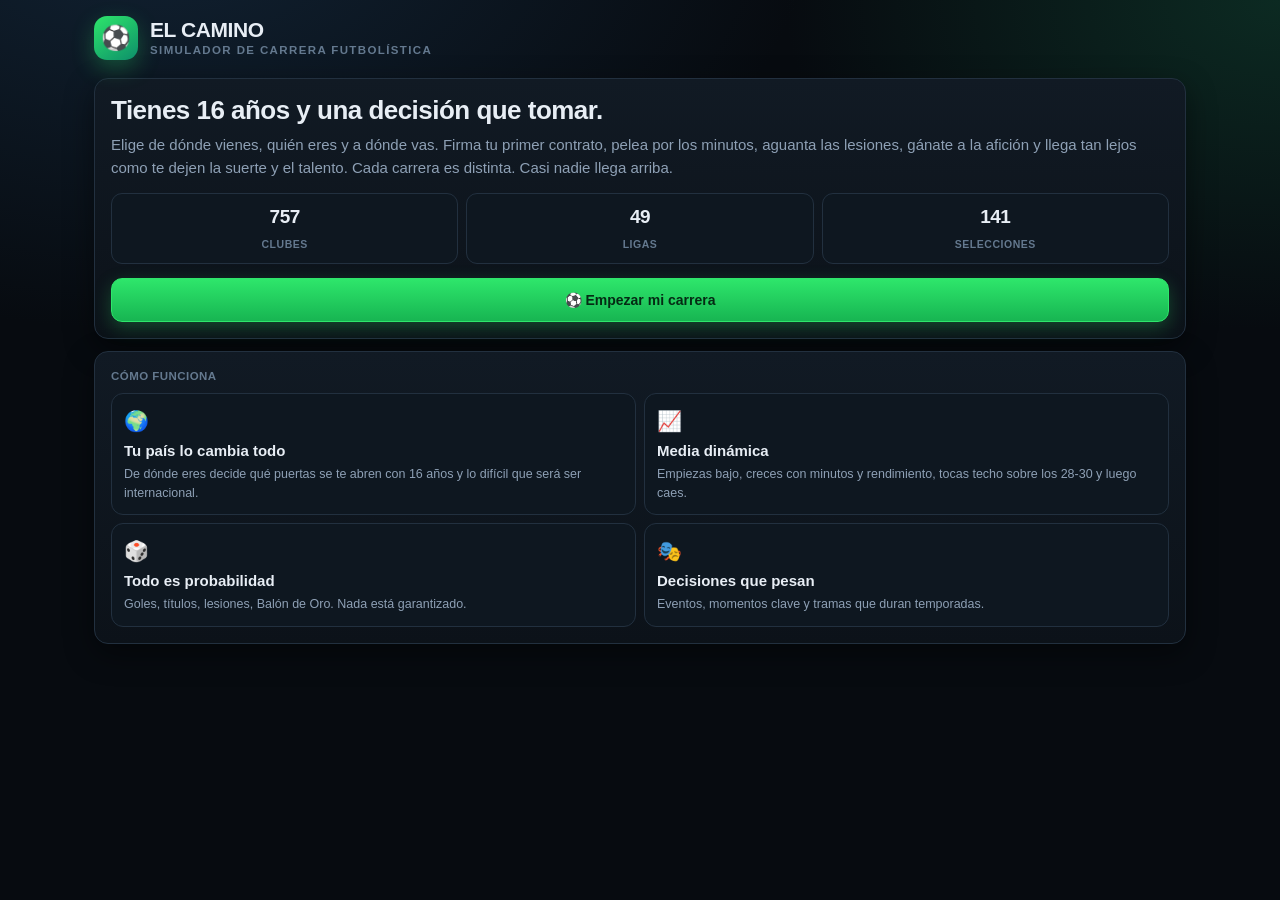
==== commit 57aaedc9: "Mejora el manejo en móvil y prepara el despliegue público en GitHub Pages Móvil: - Zonas táctiles de" ====
--- a/index.html
+++ b/index.html
@@ -4,11 +4,27 @@
 <meta charset="utf-8">
 <meta name="viewport" content="width=device-width, initial-scale=1, viewport-fit=cover">
 <meta name="color-scheme" content="dark">
+<meta name="theme-color" content="#070b10">
+<meta name="mobile-web-app-capable" content="yes">
+<meta name="apple-mobile-web-app-capable" content="yes">
+<meta name="apple-mobile-web-app-status-bar-style" content="black-translucent">
+<meta name="apple-mobile-web-app-title" content="El Camino">
 <title>El Camino · Simulador de Carrera de Fútbol</title>
 <meta name="description" content="Crea un futbolista de 16 años y lleva su carrera hasta la retirada. Simulador de carrera con más de 50 ligas, selecciones, Balón de Oro y decisiones que importan.">
 <style>/* ---------- Base ---------- */
 *, *::before, *::after { box-sizing: border-box; }
 html, body { margin: 0; padding: 0; }
+html {
+  background: #070b10;
+  -webkit-text-size-adjust: 100%;
+  text-size-adjust: 100%;
+}
+/* En móvil todo se toca: sin retardo de doble toque, sin destello gris al pulsar,
+   y sin que el rebote del scroll se lleve la página entera. */
+button, .opt, .pick, .tab, .plus, a, input, select, label {
+  -webkit-tap-highlight-color: transparent;
+  touch-action: manipulation;
+}
 :root {
   --bg: #070b10;
   --bg2: #0c1219;
@@ -41,6 +57,7 @@
   -webkit-font-smoothing: antialiased;
   min-height: 100vh;
   overflow-x: hidden;
+  overscroll-behavior-y: contain;
 }
 h1, h2, h3, h4 { margin: 0; line-height: 1.2; font-weight: 800; letter-spacing: -.02em; }
 p { margin: 0 0 10px; }
@@ -55,7 +72,7 @@
 *::-webkit-scrollbar-thumb { background: #223140; border-radius: 10px; border: 2px solid transparent; background-clip: padding-box; }
 *::-webkit-scrollbar-thumb:hover { background: #34495e; background-clip: padding-box; }
 
-#app { max-width: 1120px; margin: 0 auto; padding: 16px 14px 90px; }
+#app { max-width: 1120px; margin: 0 auto; padding: 16px 14px calc(90px + env(safe-area-inset-bottom)); }
 
 /* ---------- Utilidades ---------- */
 .row { display: flex; gap: 10px; align-items: center; }
@@ -94,6 +111,7 @@
   display: inline-flex; align-items: center; justify-content: center; gap: 8px;
   background: var(--panel2); border: 1px solid var(--line2); color: var(--txt);
   padding: 11px 16px; border-radius: 11px; cursor: pointer; font-weight: 700; font-size: 14px;
+  min-height: 44px;
   transition: transform .08s ease, background .15s ease, border-color .15s ease, box-shadow .15s;
   text-align: center;
 }
@@ -110,14 +128,19 @@
 .btn.danger { border-color: #5a2731; color: #ff9b9b; background: #1c1015; }
 .btn.danger:hover { background: #2a161c; }
 .btn.wide { width: 100%; }
-.btn.sm { padding: 7px 11px; font-size: 12.5px; border-radius: 9px; }
+.btn.sm { padding: 7px 11px; font-size: 12.5px; border-radius: 9px; min-height: 36px; }
 
 /* ---------- Formularios ---------- */
 .field { display: flex; flex-direction: column; gap: 6px; }
 .input, .select {
   background: #0b131b; border: 1px solid var(--line2); color: var(--txt);
-  padding: 11px 12px; border-radius: 11px; font-size: 15px; width: 100%; outline: none;
-}
+  padding: 12px; border-radius: 11px; font-size: 16px; width: 100%; outline: none;
+  min-height: 46px;
+}
+/* Las flechitas del campo numérico son inútiles con el dedo */
+.input[type=number]::-webkit-outer-spin-button,
+.input[type=number]::-webkit-inner-spin-button { -webkit-appearance: none; margin: 0; }
+.input[type=number] { -moz-appearance: textfield; appearance: textfield; }
 .input:focus, .select:focus { border-color: var(--acc); box-shadow: 0 0 0 3px rgba(46,230,107,.13); }
 label.tiny { margin-bottom: 2px; }
 
@@ -147,6 +170,7 @@
 .pick {
   background: #0e1721; border: 1px solid var(--line); border-radius: 12px; padding: 11px 12px;
   cursor: pointer; display: flex; align-items: center; gap: 10px; text-align: left; width: 100%;
+  min-height: 52px;
   transition: border-color .12s, background .12s, transform .08s;
 }
 .pick:hover { border-color: var(--line2); background: #142030; }
@@ -199,7 +223,7 @@
 .bar.purple > i { background: linear-gradient(90deg, #6b4bb5, var(--purple)); }
 
 /* ---------- Estadísticas ---------- */
-.stats { display: grid; grid-template-columns: repeat(auto-fit, minmax(78px, 1fr)); gap: 8px; }
+.stats { display: grid; grid-template-columns: repeat(auto-fit, minmax(74px, 1fr)); gap: 8px; }
 .stat { background: #0e1720; border: 1px solid var(--line); border-radius: 11px; padding: 9px 8px; text-align: center; }
 .stat b { display: block; font-size: 19px; font-weight: 900; letter-spacing: -.5px; }
 .stat span { font-size: 10.5px; color: var(--dim2); text-transform: uppercase; letter-spacing: .05em; font-weight: 700; }
@@ -221,7 +245,8 @@
 /* ---------- Tarjetas de decisión ---------- */
 .opt {
   width: 100%; text-align: left; background: #0e1721; border: 1px solid var(--line);
-  border-radius: 13px; padding: 13px 14px; cursor: pointer; transition: border-color .12s, background .12s, transform .08s;
+  border-radius: 13px; padding: 14px; cursor: pointer; min-height: 56px;
+  transition: border-color .12s, background .12s, transform .08s;
 }
 .opt:hover { border-color: var(--acc); background: #101f19; }
 .opt:active { transform: scale(.99); }
@@ -239,8 +264,8 @@
 
 /* ---------- Pestañas ---------- */
 .tabs { display: flex; gap: 4px; background: #0c141d; border: 1px solid var(--line); border-radius: 12px; padding: 4px; overflow-x: auto; }
-.tab { flex: 1; padding: 8px 10px; border-radius: 9px; border: none; background: transparent; color: var(--dim);
-  cursor: pointer; font-weight: 700; font-size: 12.5px; white-space: nowrap; }
+.tab { flex: 1; padding: 9px 12px; border-radius: 9px; border: none; background: transparent; color: var(--dim);
+  cursor: pointer; font-weight: 700; font-size: 12.5px; white-space: nowrap; min-height: 40px; }
 .tab.on { background: var(--panel2); color: var(--txt); box-shadow: 0 2px 8px rgba(0,0,0,.3); }
 
 /* ---------- Modal ---------- */
@@ -274,14 +299,15 @@
   border: 1px solid var(--line); border-radius: 11px; }
 .skill .lab { width: 108px; flex: none; font-size: 12.5px; font-weight: 700; }
 .skill .val { width: 30px; text-align: right; font-weight: 900; font-variant-numeric: tabular-nums; }
-.plus { width: 30px; height: 30px; border-radius: 9px; border: 1px solid var(--line2); background: #16212d;
-  cursor: pointer; font-weight: 900; font-size: 17px; line-height: 1; flex: none; }
+.plus { width: 38px; height: 38px; border-radius: 10px; border: 1px solid var(--line2); background: #16212d;
+  cursor: pointer; font-weight: 900; font-size: 19px; line-height: 1; flex: none; }
 .plus:hover:not(:disabled) { background: #1d5c37; border-color: var(--acc); color: #fff; }
 .plus:disabled { opacity: .28; cursor: not-allowed; }
 
 /* ---------- Barra inferior ---------- */
 .actionbar {
-  position: sticky; bottom: 0; margin: 14px -14px -90px; padding: 12px 14px 18px;
+  position: sticky; bottom: 0; margin: 14px -14px -90px;
+  padding: 12px 14px calc(18px + env(safe-area-inset-bottom));
   background: linear-gradient(180deg, rgba(7,11,16,0) 0%, rgba(7,11,16,.93) 32%, var(--bg) 100%);
   z-index: 20;
 }
@@ -293,20 +319,66 @@
 @keyframes spin { to { transform: rotate(360deg) } }
 
 /* ---------- Buscador país ---------- */
-.scroller { max-height: 340px; overflow-y: auto; padding-right: 4px; }
+.scroller { max-height: min(52vh, 400px); overflow-y: auto; padding-right: 4px; -webkit-overflow-scrolling: touch; }
 
 /* ---------- Responsive ---------- */
+/* ---------- Móvil ----------
+   En pantalla pequeña el modal deja de ser una ventana flotante y pasa a ser una
+   hoja que sube desde abajo: queda al alcance del pulgar y se cierra deslizando
+   la vista hacia el contenido, que es como se espera que funcione en un teléfono. */
+@media (max-width: 700px) {
+  .modal-bg { align-items: end; padding: 0; }
+  .modal {
+    width: 100%; max-width: none; max-height: 88vh;
+    border-radius: 22px 22px 0 0; border-bottom: 0;
+    padding: 4px 14px calc(20px + env(safe-area-inset-bottom));
+    animation: sheet .28s cubic-bezier(.2, .9, .3, 1.04) both;
+  }
+  .modal::before {
+    content: ''; display: block; width: 40px; height: 4px; border-radius: 4px;
+    background: #33465c; margin: 8px auto 14px;
+  }
+}
+@keyframes sheet { from { transform: translateY(100%) } to { transform: none } }
+
 @media (max-width: 640px) {
-  #app { padding: 12px 12px 90px; }
+  #app { padding: 12px 12px calc(96px + env(safe-area-inset-bottom)); }
   .grid.g4 { grid-template-columns: repeat(2, 1fr); }
   .grid.g3 { grid-template-columns: repeat(2, 1fr); }
   .ovr { width: 62px; height: 62px; border-radius: 17px; }
   .ovr b { font-size: 25px; }
   .brand h1 { font-size: 18px; }
+  .brand-logo { width: 40px; height: 40px; font-size: 21px; }
   .actionbar { margin-left: -12px; margin-right: -12px; }
+  .card { padding: 14px; }
+  .card + .card { margin-top: 10px; }
+  /* Los textos largos de eventos y tramas se leen mejor algo más grandes */
+  .card > p.dim, .modal p { font-size: 15px; line-height: 1.55; }
+  .opt .t { font-size: 15px; }
+  .opt .d { font-size: 13px; }
+  table { min-width: 0; font-size: 13.5px; }
+  th, td { padding: 9px 8px; }
+  .stats { grid-template-columns: repeat(3, 1fr); }
+  .kit { width: 190px; }
+  .skill { padding: 8px 10px; gap: 8px; }
+  .skill .lab { width: 84px; font-size: 12px; }
+  /* Con el dedo, 36 px se falla; en móvil todo lo pulsable sube a 42-44 */
+  .btn.sm { min-height: 40px; padding: 8px 12px; }
+  .plus { width: 42px; height: 42px; }
 }
 @media (max-width: 380px) {
   .grid.g3, .grid.g4 { grid-template-columns: 1fr 1fr; }
+  .stats { grid-template-columns: repeat(2, 1fr); }
+  .chip { font-size: 11px; padding: 3px 8px; }
+}
+/* Móvil en horizontal: el teclado y la barra comen mucho alto */
+@media (max-height: 480px) and (orientation: landscape) {
+  .scroller { max-height: 46vh; }
+  .modal { max-height: 92vh; }
+}
+/* Quien prefiere menos animación, menos animación */
+@media (prefers-reduced-motion: reduce) {
+  *, *::before, *::after { animation-duration: .01ms !important; transition-duration: .01ms !important; }
 }
 </style>
 </head>
@@ -1874,9 +1946,13 @@
   ],
 },
 {
-  id: 'rival_signing', cat: 'Club', w: 7, when: (G) => squadRole(P(G), CLUB(G)).key !== 'star',
-  title: 'Te fichan un competidor',
-  text: (G) => `El club paga una fortuna por un jugador de tu misma posición. Y viene con cartel de titular.`,
+  id: 'rival_signing', cat: 'Club', w: 7, when: (G) => competitorFor(G) && competitorGap(G) < 3,
+  title: 'El de tu puesto',
+  text: (G) => {
+    const c = competitorFor(G);
+    const cc = COUNTRY_BY_CODE[c.country];
+    return `${cc.flag} ${c.name}, ${c.age} años, ${c.ovr} de media, juega exactamente donde tú. El míster tiene que elegir y esta semana no te ha mirado ni una vez.`;
+  },
   opts: [
     { l: 'Pelear el puesto', d: 'A muerte.', e: { form: 10, growth: 1.08, mins: 0.98, morale: -4 } },
     { l: 'Pedir salir', d: 'Buscar minutos en otro sitio.', e: { trust: -10, flag: 'wantOut', note: 'Tu agente empieza a mover el mercado.' } },
@@ -1908,6 +1984,32 @@
   opts: [
     { l: 'Aceptar, emocionado', d: '', e: { fanLove: 14, morale: 14, rep: 6, money: 0.4 } },
     { l: 'Todavía no me quiero despedir', d: '', e: { form: 8, morale: 4 } },
+  ],
+},
+
+{
+  id: 'rival_injured', cat: 'Club', w: 6, when: (G) => competitorFor(G) && competitorGap(G) < 0,
+  title: 'Se lesiona el titular',
+  text: (G) => {
+    const c = competitorFor(G);
+    return `${c.name} cae lesionado y se pierde media temporada. El puesto es tuyo durante unos meses. Lo que pase después depende de lo que hagas ahora.`;
+  },
+  opts: [
+    { l: 'Aprovechar cada minuto', d: 'La oportunidad de tu vida.', e: { mins: 1.22, form: 12, growth: 1.1, rating: 0.06 } },
+    { l: 'Ir a verle al hospital antes de nada', d: 'Persona antes que futbolista.', e: { mins: 1.12, morale: 8, trust: 6, attr: { men: 2 } } },
+    { l: 'Pedir renovación aprovechando el momento', d: 'Frío y calculador.', e: (G) => chance(0.55) ? { wageCut: 1.4, trust: -6, note: 'Cuela: te suben la ficha.' } : { trust: -14, fanLove: -6, note: 'Les parece feo. Y lo recuerdan.' } },
+  ],
+},
+{
+  id: 'squad_leader', cat: 'Vestuario', w: 6, when: (G) => P(G).age >= 26 && (G.squad || []).some((t) => t.age <= 19),
+  title: 'El más joven del vestuario',
+  text: (G) => {
+    const kid = (G.squad || []).filter((t) => t.age <= 19).sort((a, b) => b.pot - a.pot)[0];
+    return `${kid ? kid.name : 'Un chaval'} tiene ${kid ? kid.age : 18} años, acaba de subir y no le habla nadie. Tú te acuerdas perfectamente de cómo se siente eso.`;
+  },
+  opts: [
+    { l: 'Adoptarle', d: 'Llevarle a todos lados.', e: { trust: 8, morale: 8, fanLove: 5, legacyBonus: 35 } },
+    { l: 'Que se espabile como hice yo', d: '', e: { morale: -2 } },
   ],
 },
 
@@ -2761,10 +2863,12 @@
 const fmtWage = (v) => (v >= 1 ? v.toFixed(1) + ' M€/año' : Math.round(v * 1000) + ' K€/año');
 
 /* ---------- Rol en el equipo ---------- */
-function squadRole(p, club) {
+function squadRole(p, club, compGap) {
   const gap = p.ovr - club.str;
   const young = p.age <= 19 ? -3.5 : p.age <= 21 ? -1.5 : 0;
-  const g = gap + young + (p.trust - 55) / 14;
+  // si hay un companiero concreto en tu puesto, el manda tanto como el nivel del club
+  const rival = compGap == null ? 0 : clamp(compGap * 0.45, -5, 5);
+  const g = gap + young + rival + (p.trust - 55) / 14;
   if (g >= 7) return { key: 'star', name: 'Estrella del equipo', min: 0.92 };
   if (g >= 2.5) return { key: 'key', name: 'Titular indiscutible', min: 0.82 };
   if (g >= -1.5) return { key: 'starter', name: 'Titular', min: 0.68 };
@@ -2792,29 +2896,68 @@
 
 /* ---------- Nombres genericos (rivales, companeros) ---------- */
 const NAME_POOL = {
-  ESP: ['Iker','Marcos','Álvaro','Pablo','Sergio','Nico','Hugo','Dani','Jorge','Adri'],
-  ENG: ['Jack','Harry','Callum','Reece','Tyler','Owen','Lewis','Kai','Ben','Josh'],
-  FRA: ['Enzo','Théo','Lucas','Mattéo','Noah','Kylian','Amine','Rayan','Nathan','Ilan'],
-  BRA: ['Gabriel','Matheus','João','Vinícius','Rodrigo','Lucas','Pedro','Kaio','Estêvão','Wesley'],
-  ARG: ['Facundo','Thiago','Valentín','Santiago','Máximo','Julián','Alejo','Franco','Lautaro','Benjamín'],
-  GER: ['Luca','Finn','Jonas','Noah','Elias','Til','Malik','Nico','Paul','Lennart'],
-  ITA: ['Matteo','Lorenzo','Alessandro','Riccardo','Giacomo','Simone','Andrea','Davide','Nicolò','Tommaso'],
-  DEF: ['Alex','Sam','Leo','Adam','Ryan','Omar','Yusuf','Nikola','Emre','Diego'],
+  ESP: ['Iker','Marcos','Álvaro','Pablo','Sergio','Nico','Hugo','Dani','Jorge','Adri','Unai','Mateo','Rubén','Álex','Javi','Carlos','Diego','Aitor','Bruno','Gonzalo','Íñigo','Raúl','Manu','Óscar'],
+  ENG: ['Jack','Harry','Callum','Reece','Tyler','Owen','Lewis','Kai','Ben','Josh','Alfie','Charlie','Dominic','Ethan','Finley','George','Jude','Leo','Mason','Oliver','Riley','Toby','Archie','Dylan'],
+  FRA: ['Enzo','Théo','Lucas','Mattéo','Noah','Kylian','Amine','Rayan','Nathan','Ilan','Hugo','Léo','Gabin','Adam','Yanis','Maxence','Sacha','Ibrahim','Malo','Ousmane','Tom','Aaron','Éliott','Nolan'],
+  BRA: ['Gabriel','Matheus','João','Vinícius','Rodrigo','Lucas','Pedro','Kaio','Estêvão','Wesley','Bruno','Caio','Davi','Enzo','Felipe','Guilherme','Igor','Murilo','Rafael','Thiago','Vitor','Yuri','Arthur','Léo'],
+  ARG: ['Facundo','Thiago','Valentín','Santiago','Máximo','Julián','Alejo','Franco','Lautaro','Benjamín','Agustín','Bautista','Ciro','Dylan','Ezequiel','Gastón','Ignacio','Joaquín','Lisandro','Nahuel','Ramiro','Tomás','Bruno','Emiliano'],
+  GER: ['Luca','Finn','Jonas','Noah','Elias','Til','Malik','Nico','Paul','Lennart','Ben','David','Emil','Felix','Jannik','Julian','Lars','Maximilian','Moritz','Niklas','Philipp','Tim','Yannick','Erik'],
+  ITA: ['Matteo','Lorenzo','Alessandro','Riccardo','Giacomo','Simone','Andrea','Davide','Nicolò','Tommaso','Federico','Gabriele','Leonardo','Luca','Marco','Mattia','Pietro','Samuele','Stefano','Filippo','Emanuele','Cristian','Gianluca','Antonio'],
+  DEF: ['Alex','Sam','Leo','Adam','Ryan','Omar','Yusuf','Nikola','Emre','Diego','Amir','Andrei','Denis','Filip','Ivan','Jakub','Karim','Luka','Marek','Mehmet','Milos','Petar','Stefan','Tomas'],
 };
 const SURNAME_POOL = {
-  ESP: ['García','Martínez','López','Sánchez','Fernández','Ruiz','Moreno','Navarro','Ortega','Cabrera'],
-  ENG: ['Wright','Hughes','Barnes','Doyle','Foster','Keane','Palmer','Wilson','Turner','Reid'],
-  FRA: ['Diallo','Bernard','Lemaire','Traoré','Rousseau','Fofana','Guerin','Mbaye','Perrin','Sylla'],
-  BRA: ['Silva','Souza','Oliveira','Costa','Ribeiro','Santos','Almeida','Barbosa','Nunes','Teixeira'],
-  ARG: ['Gómez','Rodríguez','Álvarez','Domínguez','Ferreyra','Sosa','Medina','Ibarra','Quiroga','Bustos'],
-  GER: ['Müller','Schmidt','Wagner','Becker','Hofmann','Krüger','Neumann','Fischer','Weber','Lang'],
-  ITA: ['Rossi','Ferrari','Esposito','Conti','Greco','Marchetti','Bruno','Villa','Rizzo','Gatti'],
-  DEF: ['Nowak','Petrov','Kovač','Yilmaz','Andersen','Novák','Horvat','Aliyev','Hassan','Bakker'],
+  ESP: ['García','Martínez','López','Sánchez','Fernández','Ruiz','Moreno','Navarro','Ortega','Cabrera','Vidal','Serrano','Iglesias','Herrera','Molina','Castro','Peña','Guerrero','Bermejo','Sanz','Rojas','Alonso','Prieto','Cortés'],
+  ENG: ['Wright','Hughes','Barnes','Doyle','Foster','Keane','Palmer','Wilson','Turner','Reid','Bennett','Carter','Dawson','Ellis','Fletcher','Gibson','Harper','Jennings','Lawson','Mercer','Norris','Preston','Shaw','Whitaker'],
+  FRA: ['Diallo','Bernard','Lemaire','Traoré','Rousseau','Fofana','Guerin','Mbaye','Perrin','Sylla','Aubert','Bonnet','Cissé','Dubois','Fournier','Girard','Keita','Lambert','Marchand','Ndiaye','Renaud','Sarr','Vasseur','Chevalier'],
+  BRA: ['Silva','Souza','Oliveira','Costa','Ribeiro','Santos','Almeida','Barbosa','Nunes','Teixeira','Cardoso','Duarte','Fonseca','Gomes','Lima','Machado','Moreira','Pereira','Rocha','Tavares','Vieira','Azevedo','Braga','Campos'],
+  ARG: ['Gómez','Rodríguez','Álvarez','Domínguez','Ferreyra','Sosa','Medina','Ibarra','Quiroga','Bustos','Acosta','Benítez','Cáceres','Escobar','Figueroa','Gallardo','Luna','Maldonado','Ojeda','Paredes','Ramírez','Silvestre','Vera','Zárate'],
+  GER: ['Müller','Schmidt','Wagner','Becker','Hofmann','Krüger','Neumann','Fischer','Weber','Lang','Bauer','Brandt','Engel','Frank','Günther','Hartmann','Keller','Lehmann','Meyer','Richter','Schäfer','Vogel','Winkler','Zimmermann'],
+  ITA: ['Rossi','Ferrari','Esposito','Conti','Greco','Marchetti','Bruno','Villa','Rizzo','Gatti','Barone','Caputo','De Luca','Fabbri','Galli','Longo','Mancini','Neri','Orlando','Palumbo','Riva','Sartori','Testa','Vitale'],
+  DEF: ['Nowak','Petrov','Kovač','Yilmaz','Andersen','Novák','Horvat','Aliyev','Hassan','Bakker','Berg','Christensen','Dimitrov','Eriksen','Farkas','Georgiev','Hansen','Jansen','Kaya','Larsen','Marković','Popescu','Simić','Varga'],
+};
+/* Para los países sin lista propia, nombre y apellido salen de la MISMA familia
+   regional: si no, aparecen cosas como "Andrei Larsen" con bandera checa. */
+const NAME_FAMILIES = {
+  eslavo:   { f: ['Andrei','Denis','Filip','Ivan','Jakub','Luka','Marek','Milos','Petar','Stefan','Tomas','Nikola','Vlad','Bojan'],
+              s: ['Nowak','Petrov','Kovač','Novák','Horvat','Marković','Popescu','Simić','Dimitrov','Georgiev','Varga','Farkas','Jurić','Stanković'] },
+  nordico:  { f: ['Emil','Kasper','Mathias','Oskar','Rasmus','Viktor','Elias','Jonas','Henrik','Sander','Even','Alfons'],
+              s: ['Andersen','Christensen','Eriksen','Hansen','Larsen','Berg','Nilsen','Lindqvist','Dahl','Sørensen','Bakke','Holm'] },
+  turco:    { f: ['Emre','Mehmet','Kaan','Arda','Burak','Cenk','Halil','Ozan','Yusuf','Berkay','Kerem','Umut'],
+              s: ['Yilmaz','Kaya','Demir','Şahin','Çelik','Aydın','Öztürk','Arslan','Doğan','Kılıç','Aslan','Koç'] },
+  arabe:    { f: ['Omar','Karim','Amir','Youssef','Bilal','Hamza','Tarek','Rami','Ziad','Nabil','Sami','Anas'],
+              s: ['Hassan','Nasser','Haddad','Mansour','Aziz','Barakat','Khalil','Saleh','Rahmani','Chahine','Tahir','Amrani'] },
+  africano: { f: ['Ibrahim','Moussa','Cheikh','Lamine','Sekou','Bakary','Kwame','Chidi','Musa','Abdoulaye','Serge','Emeka'],
+              s: ['Traoré','Diallo','Ndiaye','Keita','Sarr','Kone','Mensah','Okonkwo','Camara','Bamba','Owusu','Nwankwo'] },
+  neerland: { f: ['Daan','Sven','Ruben','Bram','Thijs','Jesse','Stijn','Lars','Joris','Timo'],
+              s: ['Bakker','Jansen','De Vries','Van Dijk','Visser','Meijer','Smit','Bos','Kuiper','Van Leeuwen'] },
+  asiatico: { f: ['Sota','Ren','Haruto','Minjun','Jihoon','Kenta','Riku','Seojun','Yuto','Daiki'],
+              s: ['Tanaka','Sato','Yamamoto','Kim','Park','Lee','Nakamura','Watanabe','Choi','Ito'] },
+};
+/* Qué familia le toca a cada país sin lista propia */
+const COUNTRY_FAMILY = {
+  NED: 'neerland', BEL: 'neerland', SUR: 'neerland', CUW: 'neerland',
+  TUR: 'turco', AZE: 'turco', KAZ: 'turco', UZB: 'turco',
+  MAR: 'arabe', ALG: 'arabe', TUN: 'arabe', EGY: 'arabe', LBY: 'arabe', KSA: 'arabe',
+  QAT: 'arabe', UAE: 'arabe', IRQ: 'arabe', JOR: 'arabe', SYR: 'arabe', LBN: 'arabe', PLE: 'arabe',
+  JPN: 'asiatico', KOR: 'asiatico', CHN: 'asiatico', VIE: 'asiatico', THA: 'asiatico',
+  DEN: 'nordico', NOR: 'nordico', SWE: 'nordico', FIN: 'nordico', ISL: 'nordico', FRO: 'nordico',
 };
 function randomName(cc) {
-  const f = NAME_POOL[cc] || NAME_POOL.DEF;
-  const s = SURNAME_POOL[cc] || SURNAME_POOL.DEF;
-  return pick(f) + ' ' + pick(s);
+  if (NAME_POOL[cc]) return pick(NAME_POOL[cc]) + ' ' + pick(SURNAME_POOL[cc]);
+  const country = COUNTRY_BY_CODE[cc];
+  let key = COUNTRY_FAMILY[cc];
+  if (!key && country) {
+    key = country.confed === 'CAF' ? 'africano'
+      : country.confed === 'AFC' ? 'arabe'
+        : country.confed === 'UEFA' ? 'eslavo' : null;
+  }
+  // El resto de América habla español: tira de la lista argentina
+  if (!key && country && (country.confed === 'CONMEBOL' || country.confed === 'CONCACAF')) {
+    return pick(NAME_POOL.ARG) + ' ' + pick(SURNAME_POOL.ARG);
+  }
+  const fam = NAME_FAMILIES[key];
+  if (fam) return pick(fam.f) + ' ' + pick(fam.s);
+  return pick(NAME_POOL.DEF) + ' ' + pick(SURNAME_POOL.DEF);
 }
 
 /* ---------- Fase de eliminatoria alcanzada ---------- */
@@ -2834,6 +2977,136 @@
 /* Como termina una seleccion en un torneo, en frase corregida */
 function stagePhrase(stage) {
   return stage.indexOf('eliminad') === 0 ? 'queda ' + stage : 'termina como ' + stage;
+}
+
+
+/* ===== engine.squad.js ===== */
+/* ============================================================
+   VESTUARIO: companieros con nombre que envejecen, crecen y se van
+   ============================================================
+   No son plantillas reales (eso quedaria obsoleto en un mes y no aporta
+   a la simulacion), pero si un vestuario coherente con el nivel del club:
+   te da un rival concreto por el puesto en vez de un numero abstracto. */
+
+/* Nombres ya ocupados: los del vestuario mas el apellido del propio jugador,
+   para que no acaben cuatro Ortega en la misma plantilla */
+function takenNames(G) {
+  const t = new Set();
+  if (G && G.player) t.add(displayName(G.player));
+  return t;
+}
+
+/* Reparto de la plantilla por lineas */
+const SQUAD_SHAPE = [
+  ['GK', 3], ['CB', 4], ['LB', 2], ['RB', 2],
+  ['DM', 2], ['CM', 3], ['AM', 2], ['LW', 2], ['RW', 2], ['ST', 3],
+];
+
+/* Nacionalidad de un fichaje: casi siempre local, y cuanto mas grande el club, mas extranjeros */
+function squadNationality(club) {
+  const local = COUNTRY_BY_CODE[club.country];
+  const foreignChance = clamp((club.str - 52) / 90, 0.05, 0.62);
+  if (!chance(foreignChance)) return local ? local.code : 'ESP';
+  const pool = COUNTRIES.filter((c) => c.code !== club.country && c.tier <= 5);
+  return pick(pool).code;
+}
+
+function makeTeammate(club, pos, ovrTarget, ageHint, taken) {
+  const cc = squadNationality(club);
+  const age = ageHint != null ? ageHint : clamp(Math.round(gauss(25.5, 4.2, 17, 37)), 17, 37);
+  // los jovenes de la plantilla estan por debajo de su techo, los veteranos ya han caido
+  let ovr = ovrTarget;
+  if (age <= 20) ovr -= ri(3, 9);
+  else if (age >= 33) ovr -= ri(1, 5);
+  // un vestuario con cuatro jugadores del mismo apellido canta muchísimo
+  let name = randomName(cc);
+  for (let t = 0; t < 25 && taken && taken.has(name); t++) name = randomName(cc);
+  if (taken) taken.add(name);
+  return {
+    name, country: cc, pos,
+    ovr: clamp(Math.round(ovr), 38, 95),
+    pot: clamp(Math.round(ovr + (age <= 21 ? ri(4, 14) : age <= 25 ? ri(0, 6) : 0)), 40, 97),
+    age,
+  };
+}
+
+/* Construye una plantilla acorde al nivel del club */
+function buildSquad(G, club) {
+  const base = club.str;
+  const squad = [];
+  const taken = takenNames(G);
+  SQUAD_SHAPE.forEach(([pos, n]) => {
+    for (let i = 0; i < n; i++) {
+      // El titular de cada puesto ronda el nivel del club, a veces por encima y a veces
+      // por debajo. Así el puesto que te toca varía de club en club en vez de ser
+      // siempre un muro: parte de la gracia es caer donde hay hueco.
+      const target = base + (i === 0 ? rf(-2, 3.5) : i === 1 ? rf(-5, 0) : rf(-11, -4));
+      squad.push(makeTeammate(club, pos, target, null, taken));
+    }
+  });
+  squad.sort((a, b) => b.ovr - a.ovr);
+  return squad;
+}
+
+/* Quien te disputa el puesto: el mejor companiero de tu posicion */
+function competitorFor(G) {
+  const p = G.player;
+  const squad = G.squad || [];
+  const same = squad.filter((t) => t.pos === p.pos);
+  if (!same.length) return null;
+  return same.reduce((a, b) => (b.ovr > a.ovr ? b : a));
+}
+
+/* Un anio mas para todo el vestuario */
+function ageSquad(G, club) {
+  const out = [];
+  const taken = takenNames(G);
+  (G.squad || []).forEach((t) => taken.add(t.name));
+  (G.squad || []).forEach((t) => {
+    t.age++;
+    // crecen o caen como el jugador, pero mas simple
+    if (t.age <= 28) t.ovr = clamp(t.ovr + Math.max(0, Math.round((t.pot - t.ovr) * rf(0.1, 0.32))), 38, 97);
+    else if (t.age >= 31) t.ovr = clamp(t.ovr - Math.round((t.age - 30) * rf(0.4, 1.3)), 30, 97);
+    // se retiran o los traspasan
+    const leaves = t.age >= 38 || (t.age >= 35 && chance(0.35)) || chance(0.16);
+    if (!leaves) out.push(t);
+  });
+  // fichajes para rellenar los huecos
+  SQUAD_SHAPE.forEach(([pos, n]) => {
+    const have = out.filter((t) => t.pos === pos).length;
+    for (let i = have; i < n; i++) {
+      const target = club.str + (i === 0 ? rf(-2, 3.5) : i === 1 ? rf(-5, 0) : rf(-11, -4));
+      const nt = makeTeammate(club, pos, target, null, taken);
+      nt.isNew = true;
+      out.push(nt);
+    }
+  });
+  out.sort((a, b) => b.ovr - a.ovr);
+  return out;
+}
+
+/* Sincroniza el vestuario con el club actual */
+function syncSquad(G) {
+  const club = G.club;
+  if (!G.squad || G.squadClubId !== club.id) {
+    G.squad = buildSquad(G, club);
+    G.squadClubId = club.id;
+    G.squad.forEach((t) => { t.isNew = false; });
+  } else {
+    G.squad = ageSquad(G, club);
+  }
+  // el fichaje estrella de la pretemporada, si lo hay
+  G.newRival = null;
+  const comp = competitorFor(G);
+  if (comp && comp.isNew && comp.ovr >= G.player.ovr - 2) G.newRival = comp;
+  return G.squad;
+}
+
+/* Cuanto te penaliza (o te beneficia) el companiero que tienes delante */
+function competitorGap(G) {
+  const comp = competitorFor(G);
+  if (!comp) return 0;
+  return G.player.ovr - comp.ovr;
 }
 
 
@@ -2949,7 +3222,7 @@
   const fx = seasonFixtures(G, club, euroTier);
 
   /* --- minutos --- */
-  const role = squadRole(p, club);
+  const role = squadRole(p, club, competitorGap(G));
   let share = role.min;
   share *= 1 + (p.form / 260) + ((p.morale - 60) / 500) + ((p.trust - 55) / 320);
   share *= (mods.mins || 1);
@@ -3206,7 +3479,7 @@
 /* ---------- Objetivos de temporada ---------- */
 function makeObjectives(G) {
   const p = G.player, club = G.club, lg = LEAGUES[leagueOfClub(G, club)];
-  const role = squadRole(p, club);
+  const role = squadRole(p, club, competitorGap(G));
   const objs = [];
   const expMins = Math.round(role.min * 34 * 78);
   objs.push({ id: 'mins', text: `Jugar más de ${Math.round(expMins / 90)} partidos completos`, target: expMins, kind: 'mins', reward: 1 });
@@ -3412,7 +3685,7 @@
   const opts = [];
 
   /* ¿Te quiere tu club? */
-  const role = squadRole(p, cur);
+  const role = squadRole(p, cur, competitorGap(G));
   const parentClub = cur.academy ? getClub(cur.parent) : cur;
   let clubWants = true;
   if (cur.academy) {
@@ -3872,7 +4145,7 @@
   const p = G.player, c = G.club;
   const lg = LEAGUES[leagueOfClub(G, c)];
   const country = COUNTRY_BY_CODE[p.country];
-  const role = squadRole(p, c);
+  const role = squadRole(p, c, typeof competitorGap === 'function' ? competitorGap(G) : 0);
   return `<div class="card hud">
     <div class="row between wrap" style="gap:14px">
       <div class="row" style="gap:13px;min-width:0">
@@ -3963,6 +4236,7 @@
       world: G.world, euro: G.euro, euroPool: G.euroPool, mods: G.mods,
       objectives: G.objectives, step: G.step, queue: serializeQueue(G.queue),
       seasonFeed: G.seasonFeed, history: G.player.history,
+      squad: G.squad, squadClubId: G.squadClubId,
     };
     localStorage.setItem(SAVE_KEY, JSON.stringify(data));
     return true;
@@ -3982,6 +4256,7 @@
       mods: d.mods || freshMods(), objectives: d.objectives || [],
       step: d.step || 'season', queue: deserializeQueue(d.queue || []),
       seasonFeed: d.seasonFeed || [],
+      squad: d.squad || null, squadClubId: d.squadClubId || null,
     };
     // sanear
     if (!G.club) return null;
@@ -4324,6 +4599,7 @@
     G.mods.mins *= (p.startMinsMod || 1);
     G.mods.growth *= (p.startDev || 1);
   }
+  syncSquad(G);
   G.objectives = makeObjectives(G);
   G.seasonFeed = [];
   G.queue = buildQueue(G, first);
@@ -4429,7 +4705,8 @@
 function screenPreseason() {
   const G = window.G, p = G.player, c = G.club;
   const lg = LEAGUES[leagueOfClub(G, c)];
-  const role = squadRole(p, c);
+  const role = squadRole(p, c, competitorGap(G));
+  const comp = competitorFor(G);
   const euro = G.euro[c.academy ? c.parent : c.id];
   screen(`${topbar(G)}${hud(G)}
   <div class="card">
@@ -4438,6 +4715,7 @@
     <div class="col" style="gap:8px">
       ${G.objectives.map((o) => `<div class="sub row between"><span class="small">${esc(o.text)}</span>${chip('+' + o.reward + ' PE', '')}</div>`).join('')}
     </div>
+    ${comp ? competitorCard(G, comp) : ''}
     <div class="row wrap mt" style="gap:6px">
       ${chip('Rol: ' + role.name, role.min >= 0.68 ? 'on' : 'warn')}
       ${euro ? chip('🌍 ' + contCompName(c.confed, euro), 'on') : ''}
@@ -4454,6 +4732,30 @@
     </div>
   </div>`);
 }
+function competitorCard(G, comp) {
+  const p = G.player;
+  const d = p.ovr - comp.ovr;
+  const cc = COUNTRY_BY_CODE[comp.country];
+  const verdict = d >= 4 ? ['El puesto es tuyo.', 'on']
+    : d >= -1 ? ['Estáis muy igualados. Se decide en el campo.', 'warn']
+      : d >= -6 ? ['Ahora mismo juega él.', 'warn']
+        : ['Te saca mucha diferencia. Vas a mirar desde el banquillo.', 'bad'];
+  return `<div class="sub mt">
+    <div class="tiny">Tu puesto</div>
+    <div class="row between mt-s" style="gap:10px">
+      <div class="row" style="gap:9px;min-width:0">
+        <div class="ovr" style="width:44px;height:44px;border-radius:13px"><b style="font-size:18px">${comp.ovr}</b></div>
+        <div style="min-width:0">
+          <div class="b small">${cc ? cc.flag : ''} ${esc(comp.name)}${comp.isNew ? ' <span class="gold">· fichaje</span>' : ''}</div>
+          <div class="small dim2">${comp.age} años · ${POS_BY_KEY[comp.pos].name}</div>
+        </div>
+      </div>
+      <div class="ovr ${ovrTier(p.ovr)}" style="width:44px;height:44px;border-radius:13px"><b style="font-size:18px">${p.ovr}</b></div>
+    </div>
+    <div class="small mt-s ${verdict[1] === 'bad' ? 'red' : verdict[1] === 'warn' ? 'gold' : 'acc'}">${verdict[0]}</div>
+  </div>`;
+}
+
 const PRESEASON = [
   { l: '🔥 Pretemporada a tope', d: 'Llegas fino como nunca. Riesgo de romperte antes de empezar.', e: { fitness: 12, growth: 1.1, injuryRisk: 1.25, form: 8 } },
   { l: '🧠 Trabajo táctico y vídeo', d: 'Te ganas al entrenador desde julio.', e: { trust: 10, attr: { men: 2 }, rating: 0.05 } },
@@ -4857,7 +5159,8 @@
   const c = o.club;
   const lg = LEAGUES[leagueOfClub(G, c)];
   const cc = COUNTRY_BY_CODE[c.country];
-  const role = squadRole(p, c);
+  const role = squadRole(p, c, competitorGap(G));
+  const comp = competitorFor(G);
   const euro = G.euro[c.academy ? c.parent : c.id];
   return `<button class="opt" data-act="mkOpt" data-i="${i}">
     <div class="row" style="gap:11px">
@@ -5027,7 +5330,7 @@
   const c = p.career;
   const list = attrsFor(p.pos);
   const country = COUNTRY_BY_CODE[p.country];
-  const tabs = [['perfil', 'Perfil'], ['palmares', 'Palmarés'], ['historial', 'Historial'], ['liga', 'Mi liga']];
+  const tabs = [['perfil', 'Perfil'], ['vestuario', 'Vestuario'], ['palmares', 'Palmarés'], ['historial', 'Historial'], ['liga', 'Mi liga']];
   let body = '';
   if (tab === 'perfil') {
     body = `<div class="kitwrap">${kitSVG(country.kit.shirt, country.kit.trim, country.kit.ink, shirtName(p), p.number)}</div>
@@ -5041,6 +5344,21 @@
         ${stat(c.trophies, 'Títulos')}${stat(p.nt.caps, 'Intern.')}${stat(fmtM(p.money || 0), 'Patrimonio')}
       </div>
       ${p.traits.length ? `<div class="row wrap mt-s" style="gap:6px">${p.traits.map((t) => chip(TRAITS[t].icon + ' ' + TRAITS[t].name, TRAITS[t].bad ? 'bad' : 'on')).join('')}</div>` : ''}`;
+  } else if (tab === 'vestuario') {
+    const squad = (G.squad || []).slice();
+    const comp = competitorFor(G);
+    const me = { name: displayName(p), country: p.country, pos: p.pos, ovr: p.ovr, age: p.age, isMe: true };
+    const all = squad.concat([me]).sort((a, b) => b.ovr - a.ovr);
+    body = `<div class="small dim" style="margin-bottom:8px">Plantilla del ${esc(mainClub(G.club).name)}. ${comp ? 'Te disputa el puesto <b>' + esc(comp.name) + '</b>.' : ''}</div>
+      <div class="tablewrap"><table style="min-width:0"><thead><tr><th class="num">Med</th><th>Jugador</th><th>Pos</th><th class="num">Edad</th></tr></thead><tbody>
+      ${all.map((t) => {
+        const cc = COUNTRY_BY_CODE[t.country];
+        const mark = t.isMe ? 'background:#0f2419' : (comp && t === comp ? 'background:#221c0d' : '');
+        return `<tr style="${mark}"><td class="num b">${t.ovr}</td>
+          <td class="${t.isMe ? 'b acc' : ''}" style="white-space:normal">${cc ? cc.flag : ''} ${esc(t.name)}${t.isNew ? ' <span class="gold">·nuevo</span>' : ''}</td>
+          <td class="dim2">${POS_BY_KEY[t.pos].short}</td><td class="num">${t.age}</td></tr>`;
+      }).join('')}
+      </tbody></table></div>`;
   } else if (tab === 'palmares') {
     const by = {};
     p.trophies.forEach((t) => { by[t.name] = (by[t.name] || 0) + 1; });
@@ -5087,6 +5405,38 @@
 
 // Guardar al cerrar la pestaña
 window.addEventListener('beforeunload', () => { if (window.G && !window.G.player.retired) saveGame(window.G); });
+
+/* Manifiesto generado en memoria: así el juego se puede "añadir a la pantalla de
+   inicio" del móvil y abrirse a pantalla completa, sin dejar de ser un solo archivo.
+   Si el navegador o la política de seguridad lo bloquean, no pasa nada: se ignora. */
+(function installable() {
+  try {
+    const icon = 'data:image/svg+xml,' + encodeURIComponent(
+      '<svg xmlns="http://www.w3.org/2000/svg" width="512" height="512">'
+      + '<rect width="512" height="512" rx="112" fill="#0d8f6a"/>'
+      + '<text x="256" y="366" font-size="300" text-anchor="middle">\u26BD</text></svg>');
+    const manifest = {
+      name: 'El Camino · Simulador de carrera',
+      short_name: 'El Camino',
+      description: 'Crea un futbolista de 16 años y llévalo hasta la retirada.',
+      start_url: location.pathname,
+      scope: location.pathname,
+      display: 'standalone',
+      orientation: 'portrait',
+      background_color: '#070b10',
+      theme_color: '#070b10',
+      lang: 'es',
+      icons: [
+        { src: icon, sizes: '192x192', type: 'image/svg+xml', purpose: 'any' },
+        { src: icon, sizes: '512x512', type: 'image/svg+xml', purpose: 'any' },
+      ],
+    };
+    const url = URL.createObjectURL(new Blob([JSON.stringify(manifest)], { type: 'application/manifest+json' }));
+    const link = document.createElement('link');
+    link.rel = 'manifest'; link.href = url;
+    document.head.appendChild(link);
+  } catch (e) { /* sin manifiesto se juega exactamente igual */ }
+})();
 </script>
 </body>
 </html>
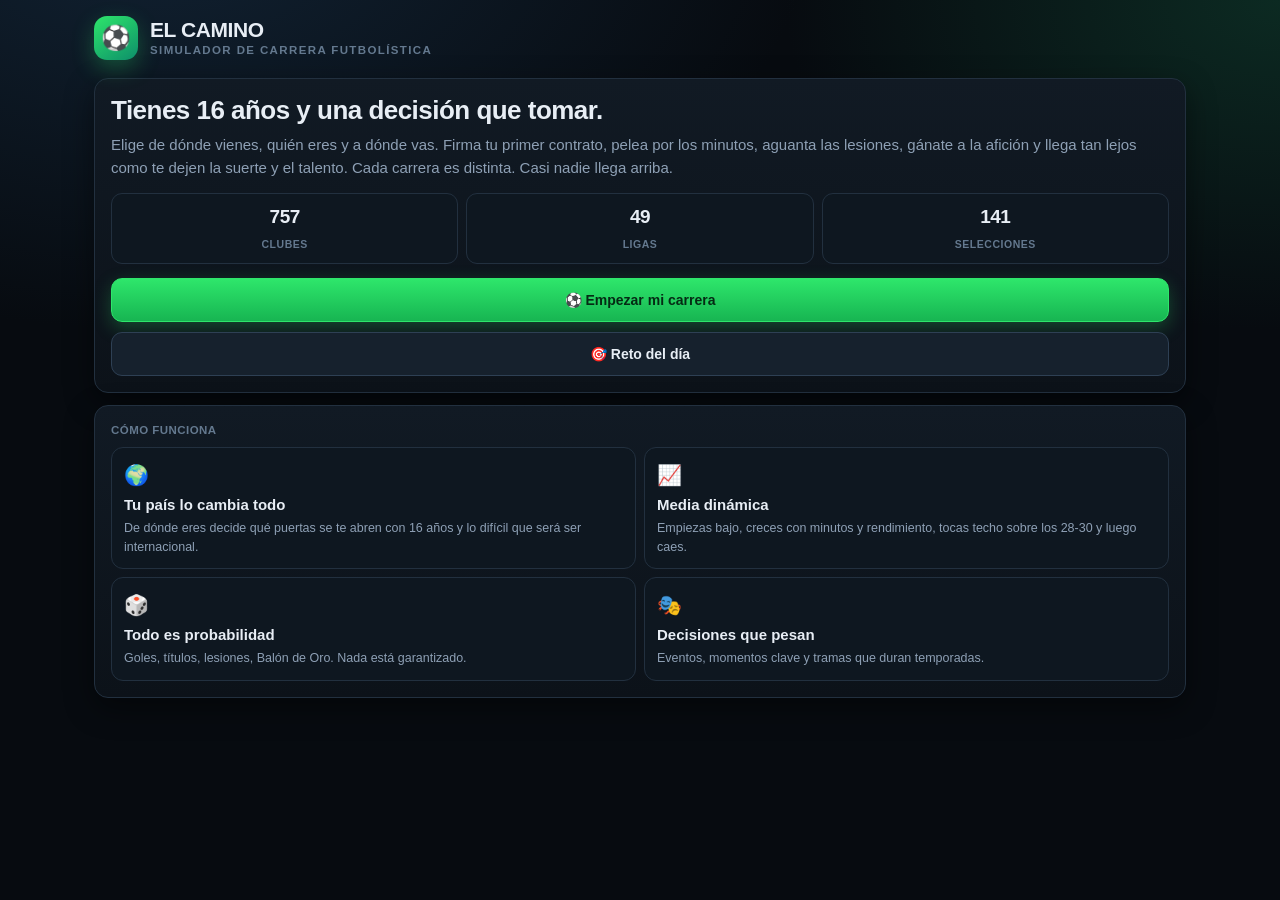
==== commit 6bed9727: "Añade el Reto del Día, meta-progresión, hitos y mejoras visuales Modo nuevo — Reto del Día: - Cada d" ====
--- a/index.html
+++ b/index.html
@@ -281,6 +281,21 @@
   animation: rise .26s cubic-bezier(.2,.9,.3,1.1) both;
 }
 @keyframes rise { from { opacity: 0; transform: translateY(18px) scale(.97) } to { opacity: 1; transform: none } }
+
+/* ---------- Peso de la decisión ----------
+   Una decisión que te ata a un club durante años no puede parecerse a elegir
+   qué haces en el gimnasio. El borde y la etiqueta lo dicen antes de leer nada. */
+.imp {
+  display: inline-flex; align-items: center; gap: 6px; font-size: 10.5px;
+  font-weight: 800; letter-spacing: .08em; text-transform: uppercase;
+}
+.card.imp-2 { border-color: #5b4a1a; box-shadow: 0 0 0 1px rgba(255,201,60,.14) inset, var(--shadow); }
+.card.imp-3 {
+  border-color: #7a2f34;
+  box-shadow: 0 0 0 1px rgba(255,93,93,.2) inset, 0 0 34px rgba(255,93,93,.1), var(--shadow);
+}
+.opt.crucial { border-color: #6d2b30; background: #1a1013; }
+.opt.crucial:hover { border-color: var(--red); background: #21141a; }
 
 /* ---------- Momento clave ---------- */
 .moment { background: linear-gradient(160deg, #1d2a13, #0b1219); border-color: #3b5a22; }
@@ -1807,7 +1822,13 @@
   title: 'Una llamada que no debería existir',
   text: () => `Un director deportivo de otro club te llama directamente al móvil en pleno mes de febrero. Te dice que en verano vienen a por ti.`,
   opts: [
-    { l: 'Escuchar y seguir hablando', d: 'Si se filtra, arde todo.', e: (G) => chance(0.7) ? { morale: 8, flag: 'bigOffer', note: 'Nadie se entera. Tienes una puerta abierta.' } : { trust: -16, fanLove: -14, note: 'Se filtra. La afición te silba en su propio campo.' } },
+    { l: 'Escuchar y dar mi palabra', d: 'Si dices que sí, en verano te vas. Sin marcha atrás.',
+      tags: ['Te compromete', 'Riesgo de filtración'],
+      e: (G) => {
+        const c = suitorClub(G, 4);
+        if (chance(0.72) && c) return { morale: 8, note: commitTo(G, c, 'Diste tu palabra a mitad de temporada y el club lo dio por cerrado.') };
+        return { trust: -16, fanLove: -14, note: 'Se filtra antes de cerrarse nada. La afición te silba en su propio campo.' };
+      } },
     { l: 'Colgar y contárselo al club', d: 'Puntos de lealtad.', e: { trust: 12, fanLove: 8, trait: 'loyal' } },
   ],
 },
@@ -1816,7 +1837,12 @@
   title: 'La oferta del petrodólar',
   text: () => `Llega una oferta mareante desde una liga con mucho dinero y poca competición. Es cinco veces tu sueldo. Tienes 27 años.`,
   opts: [
-    { l: 'Ir por el dinero', d: 'Tu carrera deportiva se congela.', e: (G) => { const c = pickW(clubsOf('KSA1').concat(clubsOf('QAT1'), clubsOf('UAE1')), (x) => x.str); G.pendingMove = c; return { money: 12, rep: -6, growth: 0.7, note: 'Tu agente empieza a negociar con el ' + c.name + '.' }; } },
+    { l: 'Ir por el dinero', d: 'Tu carrera deportiva se congela. Y ya no hay vuelta atrás.',
+      tags: ['Te compromete', 'Frena tu crecimiento'],
+      e: (G) => {
+        const c = pickW(clubsOf('KSA1').concat(clubsOf('QAT1'), clubsOf('UAE1')), (x) => x.str);
+        return { money: 12, rep: -6, growth: 0.7, note: commitTo(G, c, 'Firmaste el precontrato en enero. El dinero ya está en camino.') };
+      } },
     { l: 'Rechazarla', d: 'Todavía tienes cosas que ganar.', e: { morale: 5, fanLove: 6, growth: 1.05 } },
   ],
 },
@@ -1973,7 +1999,9 @@
   title: 'Te venden sin avisar',
   text: (G) => `Te enteras por Twitter de que el club ha aceptado una oferta por ti. Nadie te ha llamado.`,
   opts: [
-    { l: 'Aceptar y salir con clase', d: '', e: { rep: 3, flag: 'forceMove' } },
+    { l: 'Aceptar y salir con clase', d: 'Te vas en verano al club que ha pagado.',
+      tags: ['Cambias de club'],
+      e: (G) => { const c = suitorClub(G, 3); return { rep: 3, note: c ? commitTo(G, c, 'El club aceptó la oferta y tú no te opusiste. Está hecho.') : 'La operación se cae y sigues aquí.' }; } },
     { l: 'Plantarme y negarme a firmar', d: 'Se pudre todo, pero mandas tú.', e: { trust: -20, fanLove: -12, morale: -6, rep: 5 } },
   ],
 },
@@ -2124,8 +2152,14 @@
   title: 'Mercado de invierno',
   text: () => `Enero. Llega una oferta a mitad de temporada. Salir ahora significa romper el año por la mitad.`,
   opts: [
-    { l: 'Escuchar la oferta', d: '', e: { flag: 'winterMove', morale: 4, trust: -6, note: 'Tu cabeza ya está en otro sitio.' } },
-    { l: 'Terminar la temporada aquí', d: '', e: { trust: 8, fanLove: 6, form: 6 } },
+    { l: 'Aceptar y marcharme en enero', d: 'Rompes el año por la mitad y juegas media temporada allí.',
+      tags: ['Cambias de club YA'],
+      e: (G) => {
+        const c = suitorClub(G, 2);
+        if (!c) return { morale: -4, note: 'La oferta se cae en el último momento. Te quedas.' };
+        return { fanLove: -8, note: moveInWinter(G, c) };
+      } },
+    { l: 'Terminar la temporada aquí', d: 'Se respeta, y se nota en el vestuario.', e: { trust: 8, fanLove: 6, form: 6 } },
   ],
 },
 {
@@ -2135,6 +2169,246 @@
   opts: [
     { l: 'Cogerlo', d: 'Presión máxima.', e: (G) => { P(G).number = pick([7, 9, 10, 1, 4]); return { rep: 8, fanLove: 6, rating: -0.04, form: 6, note: 'Ahora llevas el ' + P(G).number + '.' }; } },
     { l: 'Dejarlo libre por respeto', d: '', e: { fanLove: 6, morale: 4 } },
+  ],
+},
+
+/* ---------------- ETAPA: PROMESA (16-19) ---------------- */
+{
+  id: 'first_wage', cat: 'Promesa', w: 9, when: (G) => P(G).age <= 19,
+  title: 'Tu primer sueldo',
+  text: () => `Te ingresan la primera nómina de tu vida. No es una fortuna, pero para un chaval de tu edad es más dinero del que ha visto nunca nadie de tu familia.`,
+  opts: [
+    { l: 'Dárselo a mis padres', d: 'Ellos pagaron todos los viajes de niño.', e: { morale: 12, fanLove: 4, attr: { men: 2 } } },
+    { l: 'Comprarme el coche', d: 'Todo el vestuario lo va a ver.', e: { money: -0.05, morale: 8, rep: 3, trust: -4 } },
+    { l: 'No tocarlo', d: 'Guardarlo entero.', e: { money: 0.06, attr: { men: 1 } } },
+  ],
+},
+{
+  id: 'school', cat: 'Promesa', w: 8, when: (G) => P(G).age <= 18,
+  title: 'Los estudios',
+  text: () => `Estás en segundo de bachillerato y te comen los entrenamientos. El club te deja elegir: seguir compaginando o dejarlo y volcarte en el fútbol.`,
+  opts: [
+    { l: 'Dejar los estudios', d: 'Todo a una carta.', e: { growth: 1.12, morale: -4, sp: 1 } },
+    { l: 'Compaginar como sea', d: 'Duermes cinco horas.', e: { attr: { men: 3 }, fitness: -5, growth: 0.97 } },
+    { l: 'Bajar el ritmo del fútbol un año', d: 'Red de seguridad.', e: { growth: 0.9, morale: 8, mins: 0.92 } },
+  ],
+},
+{
+  id: 'first_agent', cat: 'Promesa', w: 8, when: (G) => P(G).age <= 19,
+  title: 'El primer representante',
+  text: () => `Un tipo con traje se presenta en el aparcamiento del campo con una carpeta y promesas. Dice que puede llevarte a Inglaterra en dos años.`,
+  opts: [
+    { l: 'Firmar con él', d: 'Más ofertas, pero se lleva su parte.', e: { flag: 'superAgent', money: -0.03, rep: 4, note: 'A partir de ahora te llegan más ofertas.' } },
+    { l: 'Que hable con mis padres', d: 'Prudente.', e: { attr: { men: 2 }, morale: 4 } },
+    { l: 'Mandarle a paseo', d: '', e: { morale: 2 } },
+  ],
+},
+{
+  id: 'youth_final', cat: 'Promesa', w: 7, when: (G) => P(G).age <= 19,
+  title: 'Final del juvenil',
+  text: () => `El juvenil juega una final y te quieren a ti, aunque ya entrenas con los mayores. El míster del primer equipo prefiere que descanses.`,
+  opts: [
+    { l: 'Jugar la final con mis amigos', d: 'Los de siempre.', e: { morale: 14, fanLove: 6, trust: -6, fitness: -4 } },
+    { l: 'Hacer caso al primer equipo', d: '', e: { trust: 10, morale: -5 } },
+  ],
+},
+
+/* ---------------- ETAPA: IRRUPCIÓN (20-22) ---------------- */
+{
+  id: 'hype', cat: 'Irrupción', w: 8, when: (G) => P(G).age >= 19 && P(G).age <= 23,
+  title: 'El nuevo fulanito',
+  text: (G) => `La prensa ha decidido que eres "el nuevo" de alguien. Comparaciones enormes, portadas, y una lupa encima que antes no tenías.`,
+  opts: [
+    { l: 'Alimentar el personaje', d: 'Vender humo también da dinero.', e: { rep: 12, trait: 'mediastar', rating: -0.05 } },
+    { l: 'Quitarle hierro en público', d: '', e: { morale: 6, trust: 5, rep: -2 } },
+    { l: 'Ponerme el listón aún más alto', d: '', e: { growth: 1.1, form: 8, morale: -6 } },
+  ],
+},
+{
+  id: 'first_big_contract', cat: 'Irrupción', w: 7, when: (G) => P(G).age >= 20 && P(G).age <= 24 && P(G).ovr >= 72,
+  title: 'El primer contrato gordo',
+  text: () => `Te ponen delante un contrato que multiplica por cinco lo que ganabas. Tu agente quiere cerrarlo ya. Tu padre te dice que no corras.`,
+  opts: [
+    { l: 'Firmar a lo grande', d: 'Cláusula alta: te ata.', e: (G) => { P(G).contract += 4; return { money: 1.2, morale: 10, trust: 6, note: 'Contrato largo. Salir de aquí ahora es más caro.' }; } },
+    { l: 'Firmar corto y renegociar en dos años', d: 'Apuestas por ti.', e: (G) => { P(G).contract = 2; return { rep: 3, morale: 4, note: 'Contrato corto: mandas tú dentro de dos años.' }; } },
+    { l: 'No firmar todavía', d: '', e: { trust: -8, morale: -2 } },
+  ],
+},
+{
+  id: 'loan_request', cat: 'Irrupción', w: 8, when: (G) => P(G).age >= 19 && P(G).age <= 23 && squadRole(P(G), CLUB(G), competitorGap(G)).min < 0.5,
+  title: 'Aquí no juegas',
+  text: (G) => `Llevas media temporada calentando. Tu agente te lo dice claro: o sales cedido, o pierdes dos años de tu vida en un banquillo.`,
+  opts: [
+    { l: 'Pedir salir cedido', d: 'Buscarás cesión en verano.', tags: ['Buscarás cesión'],
+      e: { flag: 'wantLoan', morale: 6, trust: -4, note: 'Tu agente moverá una cesión este verano.' } },
+    { l: 'Quedarme y pelearlo', d: 'Orgullo.', e: { form: 10, growth: 1.06, morale: -4 } },
+  ],
+},
+
+/* ---------------- ETAPA: CONSOLIDACIÓN (23-26) ---------------- */
+{
+  id: 'fatherhood', cat: 'Vida', w: 7, when: (G) => P(G).age >= 23 && P(G).age <= 33,
+  title: 'Vas a ser padre',
+  text: () => `Te lo dicen un martes por la mañana, antes de entrenar. No te enteras de nada de lo que dice el míster en la charla.`,
+  opts: [
+    { l: 'Cambiarlo todo por la familia', d: 'Otras prioridades.', e: { morale: 18, growth: 0.94, injuryRisk: 0.92 } },
+    { l: 'Usarlo como motor', d: 'Ahora juegas por alguien más.', e: { morale: 10, form: 12, attr: { men: 3 } } },
+  ],
+},
+{
+  id: 'house', cat: 'Dinero', w: 6, when: (G) => P(G).age >= 23 && P(G).wage >= 0.8,
+  title: 'Echar raíces',
+  text: (G) => `Llevas años de alquiler y maletas. Comprarte una casa aquí es decir en voz alta que te quedas.`,
+  opts: [
+    { l: 'Comprar la casa', d: 'Te asientas.', e: { money: -1.5, morale: 12, fanLove: 8, trust: 4 } },
+    { l: 'Seguir de alquiler', d: 'Mantener las opciones abiertas.', e: { morale: -2 } },
+  ],
+},
+{
+  id: 'peak_pressure', cat: 'Carrera', w: 7, when: (G) => P(G).age >= 24 && P(G).age <= 28 && P(G).ovr >= 76,
+  title: 'Ahora o nunca',
+  text: (G) => `Tienes ${P(G).age} años y estás en tu mejor momento. Si vas a dar el salto a un grande, la ventana es esta y dura dos o tres años.`,
+  opts: [
+    { l: 'Forzar la máquina para salir', d: 'Buscarás un grande sí o sí.', tags: ['Fuerzas tu salida'],
+      e: { flag: 'wantOut', trust: -12, morale: 6, note: 'Tu club sabe que quieres irte. No te van a retener.' } },
+    { l: 'Confiar en que llegue solo', d: '', e: { form: 6, trust: 4 } },
+    { l: 'Renunciar al salto y ser leyenda aquí', d: '', e: { fanLove: 16, trait: 'loyal', morale: 8, legacyBonus: 50 } },
+  ],
+},
+
+/* ---------------- ETAPA: PLENITUD Y VETERANÍA ---------------- */
+{
+  id: 'highest_paid', cat: 'Vestuario', w: 6, when: (G) => P(G).age >= 26 && P(G).ovr >= 80,
+  title: 'El mejor pagado',
+  text: (G) => `Se filtra la tabla de sueldos. Eres el que más cobra del vestuario, y por bastante. En el entrenamiento se nota el ambiente.`,
+  opts: [
+    { l: 'Asumirlo y rendir', d: 'Que hable el campo.', e: { form: 8, rating: 0.06, morale: -4 } },
+    { l: 'Bajarme el sueldo por el grupo', d: 'Gesto enorme.', e: { wageCut: 0.85, trust: 14, fanLove: 12, morale: 8, legacyBonus: 40 } },
+    { l: 'Que se fastidien', d: '', e: { morale: 4, trust: -8 } },
+  ],
+},
+{
+  id: 'bench_role', cat: 'Veteranía', w: 8, when: (G) => P(G).age >= 31,
+  title: 'La charla incómoda',
+  text: (G) => `El míster te llama al despacho. Quiere que asumas un rol de suplente de lujo: veinte minutos, liderazgo y ayudar a los jóvenes.`,
+  opts: [
+    { l: 'Aceptar con dignidad', d: 'Alargas la carrera.', e: { mins: 0.78, trust: 14, injuryRisk: 0.8, morale: -6, legacyBonus: 30 } },
+    { l: 'Negarme: yo soy titular', d: 'O juegas, o te vas.', e: { trust: -16, mins: 1.05, morale: 6, flag: 'wantOut' } },
+    { l: 'Pedir una última temporada como titular', d: '', e: (G) => chance(0.45) ? { mins: 1.1, trust: 4, note: 'Te da un año más de confianza.' } : { mins: 0.7, trust: -8, note: 'Se niega. Al banquillo.' } },
+  ],
+},
+{
+  id: 'life_after', cat: 'Veteranía', w: 6, when: (G) => P(G).age >= 32,
+  title: 'Y después, ¿qué?',
+  text: () => `Un compañero que se retiró hace dos años te cuenta que lo peor no fue dejar de jugar, fue el vacío del lunes siguiente. Se te queda grabado.`,
+  opts: [
+    { l: 'Empezar a preparar la retirada', d: 'Cabeza tranquila.', e: { morale: 10, attr: { men: 3 }, growth: 0.96 } },
+    { l: 'No pensarlo todavía', d: '', e: { form: 6, morale: -4 } },
+    { l: 'Meterme en un proyecto fuera del campo', d: '', e: { money: -0.5, morale: 8, rep: 5, legacyBonus: 40 } },
+  ],
+},
+{
+  id: 'farewell', cat: 'Últimas balas', w: 8, when: (G) => P(G).age >= 35,
+  title: 'La última vuelta',
+  text: (G) => `Con ${P(G).age} años, cada partido puede ser el último en muchos sitios. La gente empieza a despedirse de ti en campos que ni son el tuyo.`,
+  opts: [
+    { l: 'Anunciar que es mi última temporada', d: 'Homenajes en cada campo.', e: { fanLove: 18, rep: 8, morale: 12, mins: 1.06, legacyBonus: 60 } },
+    { l: 'No decir nada y seguir', d: '', e: { morale: 4 } },
+  ],
+},
+{
+  id: 'young_hunger', cat: 'Vestuario', w: 6, when: (G) => P(G).age >= 30,
+  title: 'Ya no corres como antes',
+  text: () => `En el partidillo del martes un chaval de veinte te deja sentado dos veces seguidas. Todo el vestuario se ríe. Tú también, por fuera.`,
+  opts: [
+    { l: 'Doblar el trabajo físico', d: 'Contra el reloj.', e: { attr: { pac: 2, phy: 2 }, fitness: -6, injuryRisk: 1.2 } },
+    { l: 'Jugar con la cabeza, no con las piernas', d: 'Reinventarse.', e: { attr: { men: 4, pos: 3 }, rating: 0.05 } },
+  ],
+},
+
+/* ---------------- MÁS COSAS QUE PUEDEN PASAR ---------------- */
+{
+  id: 'coach_faith', cat: 'Entrenador', w: 7,
+  title: 'Una charla a solas',
+  text: () => `El míster te para al salir del vestuario. "¿Tú qué quieres ser, un buen jugador o uno de los grandes?". No espera respuesta.`,
+  opts: [
+    { l: 'Pedirle trabajo específico', d: '', e: { growth: 1.12, sp: 1, trust: 8, fitness: -3 } },
+    { l: 'Decirle que ya lo sé', d: '', e: { morale: 4, trust: -3 } },
+  ],
+},
+{
+  id: 'fans_hostile', cat: 'Afición', w: 6, when: (G) => P(G).fanLove < 45,
+  title: 'Te silban los tuyos',
+  text: (G) => `Sales a calentar y suena un silbido desde el fondo. Es tu propio campo.`,
+  opts: [
+    { l: 'Aplaudirles de vuelta', d: 'Retador.', e: (G) => chance(0.4) ? { fanLove: 12, form: 10, note: 'Les ganas. Se da la vuelta el ambiente.' } : { fanLove: -14, morale: -8, note: 'Va a peor. Ahora te silban cada balón.' } },
+    { l: 'Callar y trabajar', d: '', e: { form: 8, rating: 0.05, morale: -5 } },
+    { l: 'Pedir salir del club', d: '', tags: ['Fuerzas tu salida'], e: { flag: 'wantOut', fanLove: -10, morale: 4 } },
+  ],
+},
+{
+  id: 'teammate_death', cat: 'Vida', w: 3,
+  title: 'Un vestuario roto',
+  text: () => `Un compañero sufre un accidente grave. La liga se para una jornada. En el vestuario no habla nadie.`,
+  opts: [
+    { l: 'Dedicarle la temporada', d: '', e: { morale: -8, form: 14, fanLove: 10, attr: { men: 3 }, legacyBonus: 30 } },
+    { l: 'Costear su recuperación', d: '', e: { money: -0.8, morale: 6, fanLove: 12, rep: 6 } },
+  ],
+},
+{
+  id: 'tactic_sacrifice', cat: 'Juego', w: 7, when: (G) => !isGK(G),
+  title: 'Sacrificarte por el equipo',
+  text: (G) => `El míster te pide un rol más sacrificado: correr para otros, tapar espaldas, renunciar a tus números.`,
+  opts: [
+    { l: 'Aceptar el sacrificio', d: 'Menos goles, más confianza.', e: { goals: 0.8, assists: 0.9, trust: 16, mins: 1.12, rating: 0.06 } },
+    { l: 'Negociar seguir siendo yo', d: '', e: { goals: 1.06, trust: -6 } },
+  ],
+},
+{
+  id: 'title_run', cat: 'Club', w: 6, when: (G) => CLUB(G).str >= 78,
+  title: 'Abril decisivo',
+  text: (G) => `Quedan seis jornadas, estáis a dos puntos del líder y llegan tres finales seguidas. Nadie duerme bien esta semana.`,
+  opts: [
+    { l: 'Tirar del equipo', d: 'A muerte.', e: { form: 14, rating: 0.08, fitness: -8, injuryRisk: 1.25 } },
+    { l: 'Dosificarme para llegar entero', d: '', e: { injuryRisk: 0.82, mins: 0.94, fitness: 6 } },
+  ],
+},
+{
+  id: 'national_snub', cat: 'Selección', w: 6, when: (G) => P(G).nt.caps > 0 && P(G).age >= 22,
+  title: 'Fuera de la lista',
+  text: (G) => `Sale la convocatoria y no estás. Un periodista te pregunta si te sientes injustamente tratado.`,
+  opts: [
+    { l: 'Explotar públicamente', d: 'Puentes quemados.', e: { rep: 6, morale: -6, note: 'El seleccionador toma nota. Y no para bien.' } },
+    { l: 'Responder con goles', d: '', e: { form: 12, rating: 0.07, growth: 1.04 } },
+    { l: 'Llamar al seleccionador en privado', d: '', e: { attr: { men: 2 }, morale: 4 } },
+  ],
+},
+{
+  id: 'referee_apology', cat: 'Sociedad', w: 5,
+  title: 'El árbitro se disculpa',
+  text: () => `Un árbitro te llama por teléfono para pedirte perdón por un penalti que no pitó y que os costó el partido. No es habitual.`,
+  opts: [
+    { l: 'Contarlo en prensa', d: '', e: { rep: 6, morale: 4, note: 'Se lía en el estamento arbitral.' } },
+    { l: 'Guardármelo', d: '', e: { attr: { men: 2 }, morale: 6 } },
+  ],
+},
+{
+  id: 'sponsor_clash', cat: 'Dinero', w: 5, when: (G) => P(G).rep >= 40,
+  title: 'Un patrocinador incómodo',
+  text: () => `Te ofrecen mucho dinero por una marca con muy mala fama. Tu agente dice que es dinero, y punto.`,
+  opts: [
+    { l: 'Firmar', d: '', e: { money: 1.4, rep: 4, fanLove: -10 } },
+    { l: 'Rechazarlo y explicar por qué', d: '', e: { fanLove: 12, rep: 6, morale: 6 } },
+  ],
+},
+{
+  id: 'training_ground_bust', cat: 'Entrenamiento', w: 6,
+  title: 'Instalaciones de otro siglo',
+  text: (G) => `El campo de entrenamiento está impracticable, el gimnasio es de los noventa y el fisio es el mismo para toda la plantilla.`,
+  opts: [
+    { l: 'Pagarme un preparador propio', d: '', e: { money: -0.4, growth: 1.1, injuryRisk: 0.85 } },
+    { l: 'Quejarme al club', d: '', e: (G) => chance(0.5) ? { growth: 1.06, trust: -4, note: 'Invierten algo. Algo es algo.' } : { trust: -10, note: 'Te toman por un quejica.' } },
+    { l: 'Adaptarme y callar', d: '', e: { injuryRisk: 1.12, trust: 5 } },
   ],
 },
 ];
@@ -2255,7 +2529,7 @@
   text: () => `Quedan cuatro horas. Un club grande ha puesto el dinero sobre la mesa. Tu club dice que no te vende. Tu agente te dice que fuerces la máquina.`,
   opts: [
     { l: 'Forzar la salida', a: ['men'], base: 0.5,
-      win: { text: 'El club cede a última hora. Te vas.', e: { rep: 6, morale: 10, flag: 'forceMove', note: 'Saldrás en el mercado de verano sí o sí.' } },
+      win: { text: 'El club cede a última hora. Está hecho.', e: (G) => { const c = suitorClub(G, 4); return { rep: 6, morale: 10, note: c ? commitTo(G, c, 'Forzaste la salida y el acuerdo quedó firmado.') : 'Se cierra el mercado con todo acordado de palabra.' }; } },
       lose: { text: 'Se cierra el mercado y sigues aquí. Con todos enfadados.', e: { trust: -18, fanLove: -14, morale: -10 } } },
     { l: 'Quedarme y darlo todo', a: ['men'], base: 0.85,
       win: { text: 'La afición te lo reconoce. Eres uno de los suyos.', e: { fanLove: 14, trust: 10, form: 8 } },
@@ -2286,6 +2560,250 @@
     { l: 'Marcar territorio', a: ['men', 'phy'], base: 0.55,
       win: { text: 'Le pasas por encima en los entrenamientos. Mensaje claro.', e: { form: 10, mins: 1.06 } },
       lose: { text: 'Queda feo y el vestuario se pone de su lado.', e: { trust: -10, fanLove: -8 } } },
+  ],
+},
+
+{
+  id: 'one_on_one', when: (G) => !isGK(G),
+  title: 'Mano a mano',
+  text: () => `Te plantas solo delante del portero. El estadio contiene el aire. Todo pasa en medio segundo.`,
+  opts: [
+    { l: 'Definir cruzado, a placer', a: ['sho', 'men'], base: 0.55,
+      win: { text: 'La colocas al palo largo. Impecable.', e: { extraGoals: 1, form: 10, rating: 0.05 } },
+      lose: { text: 'El portero adivina y la saca con el pie.', e: { form: -5 } } },
+    { l: 'Recortarle y marcar a puerta vacía', a: ['dri', 'pac'], base: 0.42,
+      win: { text: 'Le sientas y la metes andando. Golazo de los que se recuerdan.', e: { extraGoals: 1, form: 14, fanLove: 8, rep: 4 } },
+      lose: { text: 'Te la quita en el recorte. Ocasión clarísima fallada.', e: { form: -8, morale: -4 } } },
+    { l: 'Picarla por encima', a: ['sho', 'dri'], base: 0.38,
+      win: { text: 'Vaselina perfecta. La grada se levanta.', e: { extraGoals: 1, form: 12, rep: 6 } },
+      lose: { text: 'Se te va alta. Te llevas las manos a la cabeza.', e: { form: -7 } } },
+  ],
+},
+{
+  id: 'free_kick', when: (G) => !isGK(G),
+  title: 'Falta al borde del área',
+  text: () => `Falta peligrosa en el minuto 80. Hay tres compañeros sobre el balón, pero la grada corea tu nombre.`,
+  opts: [
+    { l: 'Pegarle yo', a: ['sho', 'men'], base: 0.28,
+      win: { text: '¡A la escuadra! De esas que salen una vez al año.', e: { extraGoals: 1, form: 16, fanLove: 12, rep: 8, trait: 'freekick' } },
+      lose: { text: 'Barrera. Córner y a otra cosa.', e: { form: -3 } } },
+    { l: 'Ponerla al área', a: ['pas'], base: 0.32,
+      win: { text: 'Centro medido y cabezazo dentro. Asistencia.', e: { assists: 1.15, form: 8, trust: 6 } },
+      lose: { text: 'Despeja el central sin problemas.', e: {} } },
+    { l: 'Jugarla en corto', a: ['pas', 'men'], base: 0.45,
+      win: { text: 'La jugada ensayada funciona y acabáis marcando.', e: { assists: 1.1, form: 7, trust: 8 } },
+      lose: { text: 'Se lía y perdéis el balón. El míster levanta las manos.', e: { trust: -5 } } },
+  ],
+},
+{
+  id: 'comeback_half', 
+  title: '0-2 al descanso',
+  text: () => `Vais perdiendo por dos en casa y os han pitado al entrar al túnel. En el vestuario nadie levanta la cabeza.`,
+  opts: [
+    { l: 'Levantar la voz yo', a: ['men'], base: 0.5,
+      win: { text: 'Hablas tú y el equipo sale con otra cara. Remontada.', e: { form: 16, trust: 12, fanLove: 10, trait: 'leader' } },
+      lose: { text: 'Nadie te sigue y acabáis 0-4. Peor imposible.', e: { form: -12, morale: -10, trust: -6 } } },
+    { l: 'Salir a arreglarlo en el campo', a: ['sho', 'dri', 'ref'], base: 0.4,
+      win: { text: 'Metes uno, das otro y acabáis empatando. Partidazo tuyo.', e: { extraGoals: 1, assists: 1.1, form: 14, rating: 0.08 } },
+      lose: { text: 'Lo intentas todo y no sale nada. Derrota fea.', e: { form: -8 } } },
+    { l: 'Ir partido a partido, sin dramas', a: ['men'], base: 0.7,
+      win: { text: 'Ordenados, sacáis un empate digno.', e: { form: 5, trust: 5 } },
+      lose: { text: 'Se os cae el partido del todo.', e: { form: -6 } } },
+  ],
+},
+{
+  id: 'cup_final', 
+  title: 'Final de copa',
+  clutch: true,
+  text: (G) => `Final. Estadio neutral, familia en la grada, y noventa minutos que pueden cambiar cómo te recuerdan aquí.`,
+  opts: [
+    { l: 'Jugar sin miedo', a: ['men', 'dri', 'ref'], base: 0.44,
+      win: { text: 'Partidazo tuyo y título. Te sacan a hombros.', e: { form: 20, fanLove: 20, rep: 14, morale: 16, rating: 0.1 } },
+      lose: { text: 'Te puede la ocasión y os pasan por encima.', e: { form: -14, morale: -12 } } },
+    { l: 'Sujetar el partido y esperar el error', a: ['men', 'pos', 'def'], base: 0.6,
+      win: { text: 'Partido feo, gol en el 88 y copa a casa.', e: { form: 14, fanLove: 14, trust: 10 } },
+      lose: { text: 'Aguantáis hasta que os meten uno. Subcampeones.', e: { form: -8, morale: -8 } } },
+  ],
+},
+{
+  id: 'ucl_debut', when: (G) => G.euro && G.euro[(G.club.parent || G.club.id)] === 'ucl' && G.player.career.apps < 120,
+  title: 'Tu primera noche de Champions',
+  text: () => `Suena el himno. Miras al cielo del estadio y te acuerdas de verlo por la tele en casa de tus padres.`,
+  opts: [
+    { l: 'Disfrutarlo y soltarme', a: ['men', 'dri'], base: 0.5,
+      win: { text: 'Te sale el partido de tu vida. Europa entera pregunta quién eres.', e: { rep: 16, form: 16, growth: 1.12, rating: 0.1 } },
+      lose: { text: 'Se te hace enorme. Cambio en el 60.', e: { morale: -10, trust: -6 } } },
+    { l: 'Agarrarme a lo que sé hacer', a: ['men', 'pas', 'pos'], base: 0.74,
+      win: { text: 'Sobrio y sin fallos. El míster te lo reconoce.', e: { trust: 10, rep: 6, growth: 1.05 } },
+      lose: { text: 'Pasas desapercibido en tu gran noche.', e: { morale: -5 } } },
+  ],
+},
+{
+  id: 'nt_debut_moment', when: (G) => G.player.nt.caps > 0 && G.player.nt.caps < 12,
+  title: 'Himno y escalofrío',
+  text: (G) => `${COUNTRY_BY_CODE[G.player.country].flag} Suena tu himno con la camiseta de tu selección puesta. En la grada están los tuyos.`,
+  opts: [
+    { l: 'Salir a comerme el campo', a: ['men', 'pac'], base: 0.48,
+      win: { text: 'Debut soñado. El seleccionador te señala como fijo.', e: { rep: 12, form: 14, morale: 14 } },
+      lose: { text: 'Nervios. Sales en el descanso.', e: { morale: -8 } } },
+    { l: 'Ir a lo seguro en mi debut', a: ['men'], base: 0.78,
+      win: { text: 'Cumples sin brillar. Habrá más días.', e: { rep: 5, morale: 8 } },
+      lose: { text: 'Ni fu ni fa. Tardarán en volver a llamarte.', e: { morale: -6 } } },
+  ],
+},
+{
+  id: 'ex_club', when: (G) => G.player.history.filter((h) => h.rating != null).length >= 3,
+  title: 'Contra tu ex equipo',
+  text: () => `Vuelves al campo donde te hiciste jugador, pero con la camiseta contraria. Te reciben con una mezcla de aplausos y silbidos.`,
+  opts: [
+    { l: 'Marcar y no celebrarlo', a: ['sho', 'men'], base: 0.42,
+      win: { text: 'Marcas, bajas la cabeza y pides perdón. Media grada te aplaude igual.', e: { extraGoals: 1, fanLove: 8, rep: 6, form: 12 } },
+      lose: { text: 'No aparece tu gol y te vas silbado.', e: { form: -6 } } },
+    { l: 'Marcar y celebrarlo a lo grande', a: ['sho'], base: 0.4,
+      win: { text: 'Golazo y celebración provocadora. Te odian y a ti te da igual.', e: { extraGoals: 1, form: 14, rep: 8, fanLove: -6 } },
+      lose: { text: 'Fallas y encima te pitan cada balón.', e: { form: -10, morale: -6 } } },
+  ],
+},
+{
+  id: 'relegation_final_day', when: (G) => G.club.str < 74,
+  title: 'Última jornada, todo en juego',
+  text: () => `Depende de vosotros: si ganáis os salváis, si perdéis bajáis. Cuarenta mil personas conteniendo la respiración.`,
+  clutch: true,
+  opts: [
+    { l: 'Echarme el equipo a la espalda', a: ['men', 'sho', 'ref'], base: 0.42,
+      win: { text: 'Decides tú el partido. Te llevan en volandas por la ciudad.', e: { extraGoals: 1, form: 18, fanLove: 22, rep: 8, legacyBonus: 40 } },
+      lose: { text: 'No sale. Descenso, y la imagen tuya llorando en el césped da la vuelta al país.', e: { form: -16, morale: -16 } } },
+    { l: 'Jugar sin riesgos y sufrir', a: ['men', 'def', 'pos'], base: 0.6,
+      win: { text: 'Un 0-0 horrible que sabe a gloria. Salvados.', e: { form: 10, fanLove: 12, morale: 10 } },
+      lose: { text: 'Un error tonto en el 85 os condena.', e: { form: -14, morale: -14 } } },
+  ],
+},
+{
+  id: 'gk_sweeper_moment', when: isGK,
+  title: 'Balón a la espalda de tu defensa',
+  text: () => `Pase largo por encima de tu línea. El delantero corre y tú tienes que decidir en dos segundos si sales de tu área.`,
+  opts: [
+    { l: 'Salir a cortar fuera del área', a: ['kic', 'men'], base: 0.5,
+      win: { text: 'Llegas antes y despejas de cabeza. Ovación.', e: { form: 10, trust: 8, rating: 0.05 } },
+      lose: { text: 'Llegas tarde, le derribas y ves la roja.', e: { form: -14, trust: -12, morale: -8 } } },
+    { l: 'Quedarme y achicar en la portería', a: ['pos', 'ref'], base: 0.62,
+      win: { text: 'Le achicas bien y le sacas el disparo con el cuerpo.', e: { form: 8, rating: 0.04 } },
+      lose: { text: 'Te la pica y entra. Gol evitable.', e: { form: -8, trust: -5 } } },
+  ],
+},
+{
+  id: 'gk_shootout', when: isGK,
+  title: 'Tanda de penaltis',
+  clutch: true,
+  text: () => `Se va a los penaltis. Tú contra cinco. Es literalmente para lo que llevas entrenando toda la vida.`,
+  opts: [
+    { l: 'Estudiar a cada lanzador', a: ['pos', 'men'], base: 0.4,
+      win: { text: 'Paras dos. Héroe absoluto. Título.', e: { form: 22, fanLove: 22, rep: 16, morale: 18, trait: 'clutch' } },
+      lose: { text: 'Los meten todos. Nada que reprocharte, pero duele igual.', e: { form: -8, morale: -10 } } },
+    { l: 'Jugar con la cabeza del rival', a: ['men'], base: 0.44,
+      win: { text: 'Bailoteo, gestos, y dos fallos suyos. Pasáis.', e: { form: 20, fanLove: 16, rep: 14 } },
+      lose: { text: 'Solo consigues que se motiven. Eliminados.', e: { form: -10, rep: -3 } } },
+    { l: 'Adivinar y volar', a: ['ref'], base: 0.33,
+      win: { text: 'Vuelo espectacular y una parada de portada.', e: { form: 18, rep: 12, morale: 14 } },
+      lose: { text: 'Te tiras al lado contrario una y otra vez.', e: { form: -8 } } },
+  ],
+},
+{
+  id: 'counter_attack', when: (G) => !isGK(G),
+  title: 'Contragolpe, tres contra dos',
+  text: () => `Robáis un balón y os lanzáis. Tres vosotros, dos ellos, cuarenta metros por delante y el estadio de pie.`,
+  opts: [
+    { l: 'Conducir hasta el final y disparar', a: ['pac', 'sho'], base: 0.4,
+      win: { text: 'Conduces sesenta metros y la clavas. Gol de highlight.', e: { extraGoals: 1, form: 14, rep: 6 } },
+      lose: { text: 'Te precipitas y la mandas fuera con dos compañeros solos.', e: { form: -8, trust: -6 } } },
+    { l: 'Abrir al compañero que llega solo', a: ['pas', 'men'], base: 0.66,
+      win: { text: 'Pase de gol perfecto. Abrazo y asistencia.', e: { assists: 1.15, form: 10, trust: 8 } },
+      lose: { text: 'El pase sale pasado y se pierde la ocasión.', e: { form: -4 } } },
+  ],
+},
+{
+  id: 'aerial_duel', when: (G) => !isGK(G),
+  title: 'Córner en el 93',
+  text: () => `Último córner del partido, empate a uno. Sube hasta el portero. Tú te vas al primer palo.`,
+  opts: [
+    { l: 'Atacar el primer palo', a: ['phy', 'men'], base: 0.32,
+      win: { text: 'Te anticipas y la peinas dentro. ¡Victoria en el último segundo!', e: { extraGoals: 1, form: 16, fanLove: 14 } },
+      lose: { text: 'Te gana la posición el central y despeja.', e: { form: -3 } } },
+    { l: 'Quedarme a la frontal para el rechace', a: ['sho', 'men'], base: 0.3,
+      win: { text: 'Te cae el rechace y la enchufas por abajo. Locura.', e: { extraGoals: 1, form: 15, rep: 5 } },
+      lose: { text: 'El rechace se va a la grada. Se acaba el partido.', e: {} } },
+    { l: 'Quedarme atrás por si hay contra', a: ['def', 'men'], base: 0.72,
+      win: { text: 'Cortas la contra que les habría dado el partido. Poco vistoso, muy valioso.', e: { trust: 10, rating: 0.05 } },
+      lose: { text: 'Aun así os cogen y encajáis en el descuento.', e: { form: -10, trust: -6 } } },
+  ],
+},
+{
+  id: 'provocation', 
+  title: 'Te buscan las cosquillas',
+  text: () => `Un rival lleva todo el partido diciéndote cosas al oído. En la última acción te dice algo sobre tu familia.`,
+  opts: [
+    { l: 'Contestarle con las manos', a: ['phy'], base: 0.2,
+      win: { text: 'Nadie lo ve y él se calla el resto del partido.', e: { form: 6 } },
+      lose: { text: 'Roja directa y tres partidos de sanción. Un desastre.', e: { form: -16, trust: -16, mins: 0.88, morale: -10 } } },
+    { l: 'Sonreírle y marcarle', a: ['men', 'sho'], base: 0.4,
+      win: { text: 'Le marcas y le señalas la boca. Silencio absoluto.', e: { extraGoals: 1, form: 14, rep: 8, attr: { men: 2 } } },
+      lose: { text: 'No consigues quitártelo de la cabeza en todo el partido.', e: { rating: -0.06, form: -6 } } },
+    { l: 'Pedir al árbitro que actúe', a: ['men'], base: 0.5,
+      win: { text: 'El árbitro le amonesta y se acabó el problema.', e: { form: 4, attr: { men: 1 } } },
+      lose: { text: 'El árbitro pasa y encima te dice que juegues.', e: { form: -5 } } },
+  ],
+},
+{
+  id: 'injury_final', 
+  title: 'Lesionado en una final',
+  clutch: true,
+  text: () => `Notas un pinchazo fuerte en el minuto 30 de una final. Puedes seguir apretando los dientes o pedir el cambio.`,
+  opts: [
+    { l: 'Aguantar hasta el final', a: ['men', 'phy'], base: 0.35,
+      win: { text: 'Aguantas cojo, marcas y ganáis. Épica pura.', e: { extraGoals: 1, form: 20, fanLove: 22, rep: 12, legacyBonus: 50, injuryRisk: 1.3 } },
+      lose: { text: 'Te rompes del todo en el 50. Te sacan en camilla y encima perdéis.', e: { injuryRisk: 2.2, morale: -14, form: -12 } } },
+    { l: 'Pedir el cambio y no arriesgar', a: ['men'], base: 0.85,
+      win: { text: 'Sales a tiempo. Es una molestia menor y estarás listo pronto.', e: { injuryRisk: 0.85, morale: -6 } },
+      lose: { text: 'Aun saliendo pronto, la resonancia no es buena.', e: { injuryRisk: 1.2, morale: -8 } } },
+  ],
+},
+{
+  id: 'pichichi_race', when: (G) => isAtk(G) && G.player.ovr >= 74,
+  title: 'La pelea por el Pichichi',
+  text: () => `Última jornada. Estás empatado a goles con otro delantero por el trofeo. Os pitan un penalti y hay otro compañero que también lo quiere.`,
+  opts: [
+    { l: 'Cogerlo yo', a: ['sho', 'men'], base: 0.66,
+      win: { text: 'Lo metes y te llevas el trofeo de goleador.', e: { extraGoals: 1, rep: 10, form: 12, morale: 10 } },
+      lose: { text: 'Lo fallas, pierdes el trofeo y encima el vestuario te mira raro.', e: { morale: -12, trust: -8, form: -10 } } },
+    { l: 'Cedérselo a mi compañero', a: ['men'], base: 0.8,
+      win: { text: 'Lo mete él y te abraza. El vestuario entero lo ve.', e: { trust: 14, fanLove: 10, morale: 8, legacyBonus: 25 } },
+      lose: { text: 'Lo falla. Ni trofeo ni gol.', e: { morale: -6 } } },
+  ],
+},
+{
+  id: 'manager_row', when: (G) => G.player.trust < 55,
+  title: 'Te cambian en el 55',
+  text: () => `Te sustituyen sin haber hecho nada mal. Al pasar por el banquillo, el míster ni te mira.`,
+  opts: [
+    { l: 'Tirar el peto y sentarme lejos', a: ['men'], base: 0.25,
+      win: { text: 'Al día siguiente hablan y te da la razón.', e: { trust: 6, rep: 3 } },
+      lose: { text: 'Multa interna y una semana con el filial.', e: { trust: -16, mins: 0.9, morale: -8 } } },
+    { l: 'Aplaudir y sentarme', a: ['men'], base: 0.85,
+      win: { text: 'Profesional. El míster lo valora y te repone.', e: { trust: 10, mins: 1.05 } },
+      lose: { text: 'Ni lo nota. Sigues fuera.', e: { morale: -4 } } },
+  ],
+},
+{
+  id: 'last_dance', when: (G) => G.player.age >= 34,
+  title: 'Puede que la última',
+  text: (G) => `Con ${G.player.age} años y el cuerpo justo, sales al campo sabiendo que un partido así igual no vuelve.`,
+  opts: [
+    { l: 'Vaciarme del todo', a: ['men', 'phy'], base: 0.45,
+      win: { text: 'Sale una actuación de las de antes. El campo entero de pie.', e: { form: 16, fanLove: 16, rep: 8, legacyBonus: 40 } },
+      lose: { text: 'Las piernas ya no dan. Cambio en el 60 y aplauso de consolación.', e: { morale: -8, fitness: -8 } } },
+    { l: 'Administrarme y leer el partido', a: ['men', 'pas', 'pos'], base: 0.72,
+      win: { text: 'Sin correr, lo controlas todo. Clase pura.', e: { rating: 0.08, trust: 8, form: 8 } },
+      lose: { text: 'Te pasa el partido por encima.', e: { rating: -0.06, form: -6 } } },
   ],
 },
 ];
@@ -3199,46 +3717,20 @@
   return out;
 }
 
-/* ---------- Nucleo: simular la temporada del jugador ---------- */
-function simulateSeason(G) {
+/* ---------- Una etapa de la temporada en un club concreto ----------
+   Se separa del resto para poder partir el año en dos cuando hay fichaje de
+   invierno: media temporada en cada equipo, con sus minutos y sus números. */
+function playSpell(G, club, fx, availFrac, share, portion) {
   const p = G.player;
-  const club = G.club;
   const mods = G.mods;
-  const lk = leagueOfClub(G, club);
-  const lg = LEAGUES[lk];
-  const rep = { feed: [], titles: [], stats: null };
-
-  /* --- lesiones --- */
-  const injuries = rollInjuries(p, mods);
-  const weeksOut = injuries.reduce((s, i) => s + i.weeks, 0);
-  G.lastInjurySev = injuries.reduce((m, i) => Math.max(m, i.sev), 0);
-  p.career.injuries += injuries.length;
-  const seasonWeeks = 40;
-  const availFrac = clamp(1 - weeksOut / seasonWeeks, 0.03, 1);
-
-  /* --- partidos --- */
-  const euroKey = club.academy ? club.parent : club.id;
-  const euroTier = G.euro && G.euro[euroKey] ? G.euro[euroKey] : null;
-  const fx = seasonFixtures(G, club, euroTier);
-
-  /* --- minutos --- */
-  const role = squadRole(p, club, competitorGap(G));
-  let share = role.min;
-  share *= 1 + (p.form / 260) + ((p.morale - 60) / 500) + ((p.trust - 55) / 320);
-  share *= (mods.mins || 1);
-  if (p.traits.includes('engine')) share *= 1.06;
-  if (p.age >= 34) share *= 1 - (p.age - 33) * 0.06;
-  if (club.academy) share = clamp(share + 0.25, 0, 0.95);
-  share = clamp(share, 0.02, 0.97);
-
-  const availableMatches = Math.round(fx.total * availFrac);
+  const lg = LEAGUES[leagueOfClub(G, club)];
+  const availableMatches = Math.round(fx.total * availFrac * portion);
   let apps = Math.round(availableMatches * clamp(share * 1.04, 0, 0.98));
   apps = clamp(apps, 0, availableMatches);
   const minsPerApp = clamp(28 + share * 60 + rf(-4, 4), 15, 90);
   const mins = Math.round(apps * minsPerApp);
   const nineties = mins / 90;
 
-  /* --- produccion --- */
   const posDef = POS_BY_KEY[p.pos];
   const ovrScale = Math.pow(clamp(p.ovr, 40, 99) / 75, 2.6);
   const teamAtk = Math.pow(clamp(club.str, 40, 95) / 72, 1.15);
@@ -3249,70 +3741,134 @@
   if (p.traits.includes('wizard')) aMul *= 1.2;
   gMul *= (mods.goals || 1); aMul *= (mods.assists || 1);
 
-  const stats = { apps, mins, goals: 0, assists: 0, motm: 0, yellow: 0, red: 0, cs: 0, saves: 0, conceded: 0, rating: 0 };
+  const st = { apps, mins, goals: 0, assists: 0, motm: 0, yellow: 0, red: 0, cs: 0, saves: 0, conceded: 0, rating: 0 };
 
   if (p.pos === 'GK') {
     const defQ = Math.pow(clamp(club.str, 40, 95) / 72, 1.5) * Math.pow(p.ovr / 75, 0.55);
     let concPer90 = clamp(1.42 / defQ * leagueAdj, 0.28, 3.2);
     if (p.traits.includes('wall')) concPer90 *= 0.9;
-    stats.conceded = poisson(concPer90 * nineties);
-    stats.saves = poisson(clamp(2.4 + (1.6 - concPer90) * -1.1 + rf(-.3, .5), 1.2, 5.4) * nineties);
-    // porterias a cero: aproximacion de Poisson(0) por partido
+    st.conceded = poisson(concPer90 * nineties);
+    st.saves = poisson(clamp(2.4 + (1.6 - concPer90) * -1.1 + rf(-.3, .5), 1.2, 5.4) * nineties);
     const csP = Math.exp(-concPer90 * (minsPerApp / 90));
-    stats.cs = 0;
-    for (let i = 0; i < apps; i++) if (chance(csP)) stats.cs++;
-    stats.assists = poisson(0.02 * nineties * (p.traits.includes('sweeper') ? 3 : 1));
-    stats.goals = chance(0.012 * nineties) ? 1 : 0;
+    for (let i = 0; i < apps; i++) if (chance(csP)) st.cs++;
+    st.assists = poisson(0.02 * nineties * (p.traits.includes('sweeper') ? 3 : 1));
+    st.goals = chance(0.012 * nineties) ? 1 : 0;
   } else {
-    stats.goals = poisson(posDef.g * ovrScale * teamAtk * leagueAdj * gMul * nineties) + (mods.extraGoals || 0);
-    stats.assists = poisson(posDef.a * ovrScale * Math.pow(teamAtk, 0.7) * leagueAdj * aMul * nineties);
-  }
-  stats.goals = Math.max(0, stats.goals);
+    st.goals = poisson(posDef.g * ovrScale * teamAtk * leagueAdj * gMul * nineties) + Math.round((mods.extraGoals || 0) * portion);
+    st.assists = poisson(posDef.a * ovrScale * Math.pow(teamAtk, 0.7) * leagueAdj * aMul * nineties);
+  }
+  st.goals = Math.max(0, st.goals);
   const cardBase = (p.pos === 'CB' || p.pos === 'DM' ? 0.22 : p.pos === 'GK' ? 0.04 : 0.13);
-  stats.yellow = poisson(cardBase * nineties * (p.traits.includes('hothead') ? 1.9 : 1));
-  stats.red = chance(clamp(nineties * 0.006 * (p.traits.includes('hothead') ? 3 : 1), 0, 0.5)) ? 1 : 0;
-
-  /* --- nota media --- */
+  st.yellow = poisson(cardBase * nineties * (p.traits.includes('hothead') ? 1.9 : 1));
+  st.red = chance(clamp(nineties * 0.006 * (p.traits.includes('hothead') ? 3 : 1), 0, 0.5)) ? 1 : 0;
+
   let rating = 6.35 + (p.ovr - club.str) * 0.028 + (mods.rating || 0);
-  if (p.pos === 'GK') rating += (stats.cs / Math.max(1, apps)) * 1.5 - (stats.conceded / Math.max(1, nineties)) * 0.28;
-  else rating += ((stats.goals + stats.assists * 0.75) / Math.max(1, nineties)) * 1.15;
+  if (p.pos === 'GK') rating += (st.cs / Math.max(1, apps)) * 1.5 - (st.conceded / Math.max(1, nineties)) * 0.28;
+  else rating += ((st.goals + st.assists * 0.75) / Math.max(1, nineties)) * 1.15;
   rating += gauss(0, 0.16, -0.5, 0.5) + p.form / 400;
-  rating = clamp(rating, 5.1, 9.4);
-  stats.rating = Math.round(rating * 100) / 100;
-  stats.motm = poisson(clamp((rating - 6.5), 0, 3) * apps * 0.075);
-
-  /* --- clasificacion y titulos --- */
-  const boost = { clubId: club.academy ? club.parent : club.id, pts: playerImpactPoints(p, club, stats) };
-  const table = simulateTable(G, lk, club.academy ? null : boost);
-  const myRow = table.find((r) => r.club.id === (club.academy ? club.parent : club.id));
+  st.rating = clamp(rating, 5.1, 9.4);
+  st.motm = poisson(clamp(st.rating - 6.5, 0, 3) * apps * 0.075);
+  return st;
+}
+
+function mergeSpells(a, b) {
+  if (!b) return a;
+  const out = {};
+  ['apps', 'mins', 'goals', 'assists', 'motm', 'yellow', 'red', 'cs', 'saves', 'conceded']
+    .forEach((k) => { out[k] = (a[k] || 0) + (b[k] || 0); });
+  const wa = Math.max(1, a.apps), wb = Math.max(1, b.apps);
+  out.rating = Math.round(((a.rating * wa + b.rating * wb) / (wa + wb)) * 100) / 100;
+  return out;
+}
+
+/* ---------- Nucleo: simular la temporada del jugador ---------- */
+function simulateSeason(G) {
+  const p = G.player;
+  const club = G.club;
+  const mods = G.mods;
+  const lk = leagueOfClub(G, club);
+  const lg = LEAGUES[lk];
+  const rep = { feed: [], titles: [], stats: null };
+
+  /* --- lesiones --- */
+  const injuries = rollInjuries(p, mods);
+  const weeksOut = injuries.reduce((s, i) => s + i.weeks, 0);
+  G.lastInjurySev = injuries.reduce((m, i) => Math.max(m, i.sev), 0);
+  p.career.injuries += injuries.length;
+  const seasonWeeks = 40;
+  const availFrac = clamp(1 - weeksOut / seasonWeeks, 0.03, 1);
+
+  /* --- partidos --- */
+  const euroKey = club.academy ? club.parent : club.id;
+  const euroTier = G.euro && G.euro[euroKey] ? G.euro[euroKey] : null;
+  const fx = seasonFixtures(G, club, euroTier);
+
+  /* --- minutos --- */
+  const role = squadRole(p, club, competitorGap(G));
+  const shareOf = (cl, gap) => {
+    let sh = squadRole(p, cl, gap).min;
+    sh *= 1 + (p.form / 260) + ((p.morale - 60) / 500) + ((p.trust - 55) / 320);
+    sh *= (mods.mins || 1);
+    if (p.traits.includes('engine')) sh *= 1.06;
+    if (p.age >= 34) sh *= 1 - (p.age - 33) * 0.06;
+    if (cl.academy) sh = clamp(sh + 0.25, 0, 0.95);
+    return clamp(sh, 0.02, 0.97);
+  };
+
+  /* --- ¿hubo fichaje en enero? --- */
+  const winter = G.winterMove ? getClub(G.winterMove.clubId) : null;
+  let stats, spellA, spellB;
+  if (winter) {
+    // Media temporada en cada club. El equipo nuevo te conoce menos: arrancas
+    // con menos crédito, pero si eres mejor que ellos, juegas.
+    spellA = playSpell(G, club, fx, availFrac, shareOf(club, competitorGap(G)), 0.45);
+    const fxB = seasonFixtures(G, winter, (G.euro || {})[winter.id] || null);
+    spellB = playSpell(G, winter, fxB, availFrac, shareOf(winter, null) * 0.92, 0.55);
+    stats = mergeSpells(spellA, spellB);
+    rep.winter = { from: club, to: winter, a: spellA, b: spellB };
+  } else {
+    stats = playSpell(G, club, fx, availFrac, shareOf(club, competitorGap(G)), 1);
+  }
+  const mins = stats.mins;
+  const apps = stats.apps;
+
+  /* --- clasificacion y titulos ---
+     Si te fuiste en enero, lo que cuenta es el equipo donde acabas la temporada:
+     los títulos se levantan con la camiseta que llevas en mayo. */
+  const endClub = winter || club;
+  const endLk = leagueOfClub(G, endClub);
+  const endLg = LEAGUES[endLk];
+  const boost = { clubId: endClub.academy ? endClub.parent : endClub.id, pts: playerImpactPoints(p, endClub, winter ? spellB : stats) };
+  const table = simulateTable(G, endLk, endClub.academy ? null : boost);
+  const myRow = table.find((r) => r.club.id === (endClub.academy ? endClub.parent : endClub.id));
   const pos = myRow ? myRow.pos : Math.ceil(table.length / 2);
   rep.table = table; rep.leaguePos = pos;
 
   const played = mins > 400; // hay que haber jugado para "ganar" un titulo de verdad
   const titles = [];
-  if (lg) {
-    if (pos === 1) titles.push({ name: lg.tier === 1 ? lg.name : lg.name + ' (ascenso)', icon: '🏆', tier: lg.tier === 1 ? 3 : 2 });
-    else if (lg.tier === 2 && pos === 2) titles.push({ name: 'Ascenso directo a ' + (LEAGUES[lg.up] ? LEAGUES[lg.up].name : 'Primera'), icon: '⬆️', tier: 2 });
-    else if (lg.tier === 2 && pos >= 3 && pos <= 6 && chance(0.28)) titles.push({ name: 'Ascenso por playoff', icon: '⬆️', tier: 2 });
+  if (endLg) {
+    if (pos === 1) titles.push({ name: endLg.tier === 1 ? endLg.name : endLg.name + ' (ascenso)', icon: '🏆', tier: endLg.tier === 1 ? 3 : 2 });
+    else if (endLg.tier === 2 && pos === 2) titles.push({ name: 'Ascenso directo a ' + (LEAGUES[endLg.up] ? LEAGUES[endLg.up].name : 'Primera'), icon: '⬆️', tier: 2 });
+    else if (endLg.tier === 2 && pos >= 3 && pos <= 6 && chance(0.28)) titles.push({ name: 'Ascenso por playoff', icon: '⬆️', tier: 2 });
   }
   // Copa nacional (el filial no la juega)
-  if (lg && lg.cup && !club.academy) {
-    const pool = CLUBS.filter((c) => c.country === lg.country && LEAGUES[leagueOfClub(G, c)]);
+  if (endLg && endLg.cup && !endClub.academy) {
+    const pool = CLUBS.filter((c) => c.country === endLg.country && LEAGUES[leagueOfClub(G, c)]);
     const cupWinner = pickW(pool, (c) => Math.pow(Math.max(1, c.str - 42), 3.1) * (1 + c.prestige / 160));
-    const me = club.academy ? getClub(club.parent) : club;
-    if (cupWinner && cupWinner.id === me.id) titles.push({ name: lg.cup, icon: '🥇', tier: 2 });
+    const me = endClub.academy ? getClub(endClub.parent) : endClub;
+    if (cupWinner && cupWinner.id === me.id) titles.push({ name: endLg.cup, icon: '🥇', tier: 2 });
     else rep.cupRound = roundPhrase(rnd() * (1.05 - clamp(me.str - 55, 0, 35) / 55), false);
   }
   // Supercopa
-  if (lg && lg.supercup && chance(0.16 + clamp((club.prestige - 70) / 130, 0, 0.3))) {
-    if (club.prestige > 70 && chance(0.5)) titles.push({ name: lg.supercup, icon: '🛡️', tier: 1 });
+  if (endLg && endLg.supercup && chance(0.16 + clamp((endClub.prestige - 70) / 130, 0, 0.3))) {
+    if (endClub.prestige > 70 && chance(0.5)) titles.push({ name: endLg.supercup, icon: '🛡️', tier: 1 });
   }
   // Continental (el filial no la juega)
   if (euroTier && !club.academy) {
-    const contName = contCompName(club.confed, euroTier);
+    const contName = contCompName(endClub.confed, euroTier);
     const poolIds = (G.euroPool && G.euroPool[euroTier]) || [];
     const pool = poolIds.map(getClub).filter(Boolean);
-    const me = club.academy ? getClub(club.parent) : club;
+    const me = endClub.academy ? getClub(endClub.parent) : endClub;
     if (pool.length) {
       const winner = pickW(pool, (c) => Math.pow(Math.max(1, c.str - 55), 3.4) * (1 + c.prestige / 130));
       if (winner && winner.id === me.id) titles.push({ name: contName, icon: euroTier === 'ucl' ? '🏆' : '🏅', tier: euroTier === 'ucl' ? 4 : 2 });
@@ -3324,11 +3880,11 @@
     }
   }
   // en la cantera no ganas los titulos del primer equipo
-  if (!played || club.academy) titles.length = 0;
-  if (club.academy) {
+  if (!played || endClub.academy) titles.length = 0;
+  if (endClub.academy) {
     rep.youthNote = pos <= 3
-      ? `El primer equipo del ${getClub(club.parent).name} pelea arriba, pero tú todavía lo ves desde el filial.`
-      : `Otro año de formación en la cantera del ${getClub(club.parent).name}.`;
+      ? `El primer equipo del ${getClub(endClub.parent).name} pelea arriba, pero tú todavía lo ves desde el filial.`
+      : `Otro año de formación en la cantera del ${getClub(endClub.parent).name}.`;
   }
   rep.titles = titles;
 
@@ -3338,15 +3894,28 @@
 
   /* --- descenso / ascenso del club --- */
   rep.relegated = false; rep.promoted = false;
-  if (lg && lg.tier === 1 && lg.down) {
-    const nRel = RELEGATION[lk] != null ? RELEGATION[lk] : 3;
+  if (endLg && endLg.tier === 1 && endLg.down) {
+    const nRel = RELEGATION[endLk] != null ? RELEGATION[endLk] : 3;
     if (nRel > 0 && pos > table.length - nRel) rep.relegated = true;
   }
-  if (lg && lg.tier === 2 && titles.some((t) => /[Aa]scenso/.test(t.name) || t.name === lg.name)) rep.promoted = true;
+  if (endLg && endLg.tier === 2 && titles.some((t) => /[Aa]scenso/.test(t.name) || t.name === endLg.name)) rep.promoted = true;
+
+  /* El traspaso de enero se hace efectivo: a partir de ahora este es tu club */
+  if (winter) {
+    G.club = winter;
+    p.contract = G.winterMove.years || ri(3, 4);
+    p.wage = G.winterMove.wage || p.wage;
+    p.seasonsAtClub = 0;
+    p.loanFrom = null; p.loanYears = 0;
+    p.trust = clamp(50 + rf(-5, 8), 30, 75);
+    p.fanLove = clamp(48 + rf(-6, 10), 25, 70);
+    G.winterMove = null;
+    G.squad = null; G.squadClubId = null;   // vestuario nuevo
+  }
 
   rep.stats = stats;
   rep.injuries = injuries;
-  rep.club = club; rep.league = lg; rep.euroTier = euroTier;
+  rep.club = endClub; rep.league = endLg; rep.euroTier = euroTier;
   rep.fixtures = fx;
   rep.role = role;
   return rep;
@@ -3637,150 +4206,256 @@
   return options.slice(0, 3);
 }
 
-/* ---------- Interes de un club por el jugador ---------- */
-function clubInterest(G, club, ctx) {
+/* ---------- Peso real del jugador en el mercado ----------
+   La media no lo es todo. Un pichichi de la Premier campeón de Europa con su
+   selección vale mucho más de lo que dice su media, y los clubes grandes lo saben.
+   Esto convierte una gran temporada en puertas que antes estaban cerradas. */
+function playerStature(G, ctx) {
   const p = G.player;
+  let b = 0;
+  b += clamp((p.rep - 40) * 0.12, -4, 8);                                    // fama acumulada
+  b += clamp((ctx.rating - 6.8) * 5, -6, 6);                                 // cómo has jugado
+  b += Math.min(6, ((ctx.goals || 0) + (ctx.assists || 0) * 0.7) * 0.18);    // números
+  b += Math.min(7, (ctx.awardPts || 0) * 0.3);                               // premios individuales
+  b += Math.min(6, (ctx.titlePts || 0) * 0.16);                              // títulos, club y selección
+  if (ctx.ntElite) b += 2.5;
+  if (p.age <= 22 && p.pot - p.ovr >= 8) b += 3;                             // proyección
+  if ((ctx.mins || 0) < 900) b -= 8;
+  if (p.age >= 32) b -= (p.age - 31) * 2.5;
+  if (p.traits.includes('mediastar')) b += 1.5;
+  return p.ovr + clamp(b, -12, 14);
+}
+
+/* ---------- ¿Puede este club venir a por ti? ----------
+   Devuelve 0 si está fuera de tu alcance o si te queda pequeño, y si no, lo
+   probable que es que se interesen. */
+function clubFeasibility(G, club, ctx) {
+  const p = G.player;
+  const st = ctx.stature;
+  const cur = G.club;
+  if (cur && (club.id === cur.id || (cur.parent && club.id === cur.parent))) return 0;
   const lg = LEAGUES[leagueOfClub(G, club)];
   if (!lg) return 0;
-  const cur = G.club;
-  if (cur && (club.id === cur.id || (cur.parent && club.id === cur.parent))) return 0;
-
-  const gap = p.ovr - club.str;
-  let s;
-  if (gap >= 0) s = 100 - Math.max(0, gap - 7) * 7;     // mejor que ellos: les encanta, pero no pueden pagarlo si les sacas mucho
-  else s = 78 + gap * 8;                                 // por debajo de su nivel: menos interes
-  if (p.age <= 21 && p.pot - p.ovr >= 6) s += 22 + (p.pot - p.ovr);
-  if (p.age <= 18) s -= 8;
-  if (p.age >= 31) s -= (p.age - 30) * 13;
-  if (p.age >= 35) s -= 30;
-  // pasados los 34, nadie ficha a alguien por debajo de su nivel
-  if (p.age >= 34 && p.ovr < club.str - 3) return 0;
-  s += (p.rep - 30) * 0.28;
-  s += ((ctx.rating || 6.6) - 6.6) * 34;
-  s += ((ctx.goals || 0) + (ctx.assists || 0) * 0.7) * 1.1;
-  if (ctx.mins < 500) s -= 22;
-  if (p.injuryHistory >= 3) s -= 8;
-  if (p.traits.includes('hothead')) s -= 5;
-  if (p.traits.includes('mediastar')) s += 6;
-
-  // los clubes de ligas fuertes son mas exigentes
-  s -= Math.max(0, lg.rep - 78) * 0.5;
-  // afinidad cultural / scouting
-  const country = COUNTRY_BY_CODE[p.country];
-  s += Math.log10(countryAffinity(country, club.country)) * 6;
-  // salto de liga: no se pasa de la nada a la Premier de un verano para otro
-  const curLg = cur ? LEAGUES[leagueOfClub(G, cur)] : null;
-  if (curLg) s -= Math.max(0, lg.rep - curLg.rep - 10) * 1.9;
-  // si acabas de llegar, ni el club te vende ni nadie se molesta en preguntar
-  if ((p.seasonsAtClub || 0) < 1) s -= 16;
-  return clamp(s, 0, 130);
-}
-
-/* ---------- Generar opciones de mercado tras la temporada ---------- */
+  if (club.str > st + 3) return 0;          // por encima de tu talla
+  if (club.str < st - 17) return 0;         // muy por debajo: ni ellos preguntan ni tú irías
+
+  // Tu nivel real sigue contando: por muy buena que sea la temporada, un 82
+  // no aterriza en una plantilla de 93 de un verano para otro.
+  let f = Math.exp(-Math.max(0, club.str - p.ovr - 4) / 5);
+  // Los clubes con más caché son selectivos con los que no tienen nombre todavía
+  f *= Math.exp(-Math.max(0, club.prestige - 76 - (p.rep - 42) * 0.8) / 20);
+  if (p.age >= 31) f *= Math.max(0.12, 1 - (p.age - 30) * 0.24);
+  if (p.age <= 18) f *= 0.5;
+  if ((ctx.mins || 0) < 700) f *= 0.35;
+  if (p.injuryHistory >= 4) f *= 0.8;
+  if (p.traits.includes('hothead')) f *= 0.88;
+  if (p.flags && p.flags.superAgent) f *= 1.3;
+  f *= Math.pow(countryAffinity(COUNTRY_BY_CODE[p.country], club.country), 0.18);
+  f *= 0.75 + lg.rep / 190;
+  return f;
+}
+
+/* ---------- Etapa de carrera: hace que la edad se note ---------- */
+function careerStage(age) {
+  if (age <= 18) return { key: 'promesa', name: 'Promesa', desc: 'Todo por demostrar.' };
+  if (age <= 21) return { key: 'irrupcion', name: 'Irrupción', desc: 'El momento de dar el salto.' };
+  if (age <= 25) return { key: 'consolidacion', name: 'Consolidación', desc: 'Toca confirmar lo que prometías.' };
+  if (age <= 29) return { key: 'plenitud', name: 'Plenitud', desc: 'Tus mejores años. Ahora o nunca.' };
+  if (age <= 33) return { key: 'veterania', name: 'Veteranía', desc: 'La experiencia empieza a pesar más que las piernas.' };
+  return { key: 'ultimasbalas', name: 'Últimas balas', desc: 'Cada temporada puede ser la última.' };
+}
+
+/* ---------- Generar el mercado de verano ---------- */
 function generateMarket(G, rep) {
   const p = G.player;
   const cur = G.club;
   const s = rep.stats;
-  const ctx = { rating: s.rating, goals: s.goals, assists: s.assists, mins: s.mins };
+  const lgName = rep.league ? rep.league.name : '';
+  const ctx = {
+    rating: s.rating, goals: s.goals, assists: s.assists, mins: s.mins,
+    awardPts: (G.lastAwards || []).reduce((a, x) => a + x.pts, 0),
+    titlePts: (rep.titles || []).concat(rep.ntTitles || [])
+      .reduce((a, t) => a + titlePoints(t.name, lgName), 0),
+    ntElite: p.nt.level === 'Absoluta' && (COUNTRY_BY_CODE[p.country] || {}).tier <= 2,
+  };
+  ctx.stature = playerStature(G, ctx);
+  G.lastStature = Math.round(ctx.stature);
   const opts = [];
 
-  /* ¿Te quiere tu club? */
+  /* --- 1. Palabra dada a mitad de temporada: aquí no se elige --- */
+  if (G.committedTo) {
+    const c = getClub(G.committedTo.clubId) || G.committedTo.club;
+    if (c) {
+      const nr = squadRole(p, c);
+      opts.push({
+        type: 'transfer', club: c, binding: true,
+        title: 'Firmar por el ' + c.name,
+        desc: G.committedTo.reason || 'Diste tu palabra en mitad de temporada. El acuerdo ya está cerrado y no hay marcha atrás.',
+        wage: wageFor(c, p, nr.key), years: p.age >= 32 ? ri(1, 2) : ri(3, 5),
+        tags: ['Acuerdo cerrado', nr.name],
+      });
+      G.committedTo = null;
+      return { options: opts, clubWants: false, binding: true, stature: ctx.stature };
+    }
+    G.committedTo = null;
+  }
+
+  /* --- 2. Cesión en curso --- */
+  if (p.loanFrom) {
+    const parent = getClub(p.loanFrom);
+    const boughtOut = ctx.stature >= cur.str + 2 && s.mins > 1500 && chance(0.55);
+    if ((p.loanYears || 0) >= 1) {
+      opts.push({
+        type: 'stay', club: cur,
+        title: 'Seguir cedido en el ' + cur.name,
+        desc: 'A la cesión le queda otro año. Sigues creciendo lejos de casa.',
+        wage: p.wage, years: 1, tags: ['Cesión en curso', squadRole(p, cur, competitorGap(G)).name],
+      });
+    }
+    if (boughtOut) {
+      const nr = squadRole(p, cur);
+      opts.push({
+        type: 'transfer', club: cur,
+        title: 'El ' + cur.name + ' ejecuta la opción de compra',
+        desc: 'Han visto suficiente. Te quieren en propiedad.',
+        wage: wageFor(cur, p, nr.key), years: ri(3, 5), tags: ['Traspaso definitivo', nr.name],
+      });
+    }
+    if (parent && (p.loanYears || 0) < 1) {
+      const pr = squadRole(p, parent);
+      opts.push({
+        type: 'return', club: parent,
+        title: 'Volver al ' + parent.name,
+        desc: pr.min >= 0.6
+          ? 'Se acabó la cesión y vuelves con otro cartel. Ahora sí cuentan contigo.'
+          : 'Se acabó la cesión y toca volver, te guste o no. Ahí sigue la competencia que dejaste.',
+        wage: wageFor(parent, p, pr.key), years: Math.max(1, p.contract), tags: ['Fin de cesión', pr.name],
+      });
+    }
+  }
+
+  /* --- 3. ¿Te quiere tu club? --- */
   const role = squadRole(p, cur, competitorGap(G));
   const parentClub = cur.academy ? getClub(cur.parent) : cur;
   let clubWants = true;
-  if (cur.academy) {
-    // ¿te suben al primer equipo?
-    const readiness = p.ovr - parentClub.str;
-    if (readiness >= -8 || (p.age >= 19 && readiness >= -13)) {
-      opts.push({
-        type: 'promote', club: parentClub,
-        title: 'Subir al primer equipo del ' + parentClub.name,
-        desc: 'El club te sube. Se acabó la cantera: ahora te mides con los mayores.',
-        wage: wageFor(parentClub, p, squadRole(p, parentClub).key), years: ri(3, 5),
-        tags: ['Sueño cumplido', squadRole(p, parentClub).name],
-      });
-    } else if (p.age >= 19) {
-      clubWants = false;
+  if (!p.loanFrom) {
+    if (cur.academy) {
+      const readiness = p.ovr - parentClub.str;
+      if (readiness >= -8 || (p.age >= 19 && readiness >= -13)) {
+        const nr = squadRole(p, parentClub);
+        opts.push({
+          type: 'promote', club: parentClub,
+          title: 'Subir al primer equipo del ' + parentClub.name,
+          desc: 'El club te sube. Se acabó la cantera: ahora te mides con los mayores.',
+          wage: wageFor(parentClub, p, nr.key), years: ri(3, 5),
+          tags: ['Sueño cumplido', nr.name],
+        });
+      } else if (p.age >= 19) {
+        clubWants = false;
+      } else {
+        opts.push({
+          type: 'stay', club: cur, title: 'Seguir en la cantera del ' + parentClub.name,
+          desc: 'Un año más de formación. Todavía no te ven listo.',
+          wage: Math.max(0.03, wageFor(cur, p, role.key) * 0.5), years: 1, tags: ['Paciencia'],
+        });
+      }
     } else {
-      opts.push({
-        type: 'stay', club: cur, title: 'Seguir en la cantera del ' + parentClub.name,
-        desc: 'Un año más de formación. Todavía no te ven listo.',
-        wage: Math.max(0.03, wageFor(cur, p, role.key) * 0.5), years: 1, tags: ['Paciencia'],
-      });
+      const keep = (ctx.stature - cur.str) * 5 + (s.rating - 6.5) * 40
+        + (p.age <= 26 ? 15 : p.age >= 34 ? -30 : 0) + (s.mins > 900 ? 12 : -14);
+      clubWants = keep > -20 && !(p.flags && p.flags.wantOut);
+      if (clubWants) {
+        opts.push({
+          type: 'stay', club: cur,
+          title: 'Renovar con el ' + cur.name,
+          desc: p.contract <= 1 ? 'El club te pone un contrato nuevo sobre la mesa.' : 'Sigues bajo contrato. Un año más en casa.',
+          wage: wageFor(cur, p, role.key) * (p.traits.includes('loyal') ? 1.06 : 1),
+          years: p.age >= 33 ? 1 : ri(2, 4), tags: [role.name, 'Continuidad'],
+        });
+      }
     }
-  } else {
-    const keepScore = (p.ovr - cur.str) * 6 + (s.rating - 6.5) * 40 + (p.age <= 26 ? 15 : p.age >= 34 ? -30 : 0) + (s.mins > 900 ? 12 : -14);
-    clubWants = keepScore > -20;
-    if (clubWants) {
-      const nr = squadRole(p, cur);
-      opts.push({
-        type: 'stay', club: cur,
-        title: 'Renovar con el ' + cur.name,
-        desc: p.contract <= 1 ? 'El club te pone un contrato nuevo sobre la mesa.' : 'Sigues bajo contrato. Un año más en casa.',
-        wage: wageFor(cur, p, nr.key) * (p.traits.includes('loyal') ? 1.06 : 1),
-        years: p.age >= 33 ? 1 : ri(2, 4), tags: [nr.name, 'Continuidad'],
-      });
+  }
+
+  /* --- 4. Ofertas de fuera, dentro de la banda que te corresponde --- */
+  const pool = [];
+  for (const c of CLUBS) {
+    const f = clubFeasibility(G, c, ctx);
+    if (f > 0.03) pool.push({ club: c, f: f * rf(0.55, 1.45) });
+  }
+  pool.sort((a, b) => b.f - a.f);
+  // Como mucho dos clubes por liga: variedad sin que una sola liga cope el mercado
+  const perLeague = {};
+  const picks = [];
+  for (const x of pool) {
+    const lk = leagueOfClub(G, x.club);
+    perLeague[lk] = (perLeague[lk] || 0) + 1;
+    if (perLeague[lk] > 2) continue;
+    picks.push(x);
+    if (picks.length >= 12) break;
+  }
+
+  let nOffers = clamp(Math.round(gauss(2.2, 1, 0, 3)), 0, 3);
+  if (p.flags && (p.flags.wantOut || p.flags.forceMove)) nOffers = Math.max(nOffers, 2);
+  if (!picks.length) nOffers = 0;
+
+  const chosen = shuffle(picks.slice(0, 8)).slice(0, nOffers);
+  /* Si has hecho una temporada grande, al menos una oferta tiene que ser un paso
+     adelante de verdad: es justo lo que fallaba antes. No siempre el mismo club,
+     porque entonces todas las carreras acaban en el mismo sitio. */
+  const bigSeason = ctx.stature >= cur.str + 4 && s.mins > 1200;
+  if (bigSeason) {
+    const ups = picks.filter((x) => x.club.str > cur.str + 1);
+    if (ups.length) {
+      const best = pickW(ups.slice(0, 6), (x) => x.f * (1 + x.club.prestige / 130));
+      if (best && !chosen.some((x) => x.club.id === best.club.id)) {
+        if (chosen.length >= 3) chosen[chosen.length - 1] = best; else chosen.push(best);
+      }
     }
   }
 
-  /* Ofertas de fuera */
-  const pool = CLUBS.filter((c) => {
-    const lg = LEAGUES[leagueOfClub(G, c)];
-    if (!lg) return false;
-    return Math.abs(c.str - p.ovr) < 26;
-  });
-  const scored = [];
-  for (const c of pool) {
-    const it = clubInterest(G, c, ctx);
-    if (it > 46) scored.push({ club: c, it: it * rf(0.7, 1.35) });
-  }
-  scored.sort((a, b) => b.it - a.it);
-
-  // variedad: como mucho un club por liga
-  const seenLeague = {};
-  const picks = [];
-  for (const sc of scored) {
-    const lk = leagueOfClub(G, sc.club);
-    if (seenLeague[lk]) continue;
-    seenLeague[lk] = 1; picks.push(sc);
-    if (picks.length >= 6) break;
-  }
-  const nOffers = clamp(Math.round(picks.length ? gauss(2.1, 1, 0, 3) : 0), 0, 3);
-  shuffle(picks).slice(0, nOffers).forEach((sc) => {
-    const c = sc.club;
+  chosen.forEach((x) => {
+    const c = x.club;
     const nr = squadRole(p, c);
     const lg = LEAGUES[leagueOfClub(G, c)];
     opts.push({
       type: 'transfer', club: c,
       title: 'Fichar por el ' + c.name,
-      desc: offerFlavour(G, c, nr),
+      desc: offerFlavour(G, c, nr, cur),
       wage: wageFor(c, p, nr.key), years: p.age >= 32 ? ri(1, 2) : ri(3, 5),
       tags: [lg.name, nr.name, c.prestige > 80 ? 'Club histórico' : lg.tier === 2 ? 'Segunda división' : 'Primera división'],
       fee: playerValue(p) * rf(0.85, 1.6),
+      stepUp: c.str - cur.str,
     });
   });
 
-  /* Cesion si no juegas y eres joven */
-  if (p.age <= 23 && s.mins < 900 && !cur.academy) {
+  /* --- 5. Cesiones: la vía normal de los jóvenes que no juegan --- */
+  const askedLoan = !!(p.flags && p.flags.wantLoan);
+  if (!p.loanFrom && !cur.academy && (p.age <= 23 || askedLoan) && p.age <= 25
+      && (s.mins < 1200 || role.min < 0.5 || askedLoan)) {
     const loanPool = CLUBS.filter((c) => {
       const lg = LEAGUES[leagueOfClub(G, c)];
-      return lg && c.str < p.ovr + 5 && c.str > p.ovr - 14 && c.id !== cur.id;
+      return lg && c.id !== cur.id && c.str < p.ovr + 6 && c.str > p.ovr - 16;
     });
     if (loanPool.length) {
-      const lc = pickW(loanPool, (c) => countryAffinity(COUNTRY_BY_CODE[p.country], c.country) * (1 / (1 + Math.abs(c.str - p.ovr + 4) / 5)));
+      const lc = pickW(loanPool, (c) => countryAffinity(COUNTRY_BY_CODE[p.country], c.country)
+        * (1 / (1 + Math.abs(c.str - p.ovr + 4) / 5)));
+      const yrs = chance(askedLoan ? 0.55 : 0.4) ? 2 : 1;
+      if (p.flags) delete p.flags.wantLoan;
       opts.push({
-        type: 'loan', club: lc, backTo: cur.id,
-        title: 'Cesión al ' + lc.name,
-        desc: 'Un año fuera para jugar. Si respondes, vuelves con otro cartel.',
-        wage: wageFor(lc, p, 'starter') * 0.7, years: 1,
-        tags: ['Cesión', 'Minutos asegurados'],
+        type: 'loan', club: lc, backTo: cur.id, loanYears: yrs,
+        title: 'Cesión al ' + lc.name + (yrs === 2 ? ' (dos años)' : ''),
+        desc: yrs === 2
+          ? 'Dos temporadas fuera para hacerte jugador. Es mucho tiempo, pero vas a jugarlo todo.'
+          : 'Un año fuera para jugar. Si respondes, vuelves con otro cartel.',
+        wage: wageFor(lc, p, 'starter') * 0.7, years: yrs,
+        tags: ['Cesión', yrs === 2 ? 'Dos años' : 'Un año', 'Minutos asegurados'],
       });
     }
   }
 
-  /* Si nadie te quiere: queda alguna puerta de servicio, pero no siempre */
+  /* --- 6. Si no queda nada --- */
+  const realOptions = opts.filter((o) => o.type !== 'retire');
   const stillWorthIt = p.age <= 33 || p.ovr >= 66 || chance(clamp(0.75 - (p.age - 33) * 0.18, 0, 0.75));
-  if (!opts.length && stillWorthIt) {
+  if (!realOptions.length && stillWorthIt) {
     const desperate = CLUBS.filter((c) => {
       const lg = LEAGUES[leagueOfClub(G, c)];
       return lg && c.str <= p.ovr + 2 && c.str >= p.ovr - 18;
@@ -3796,8 +4471,8 @@
     }
   }
 
-  /* Retirada */
-  if (!opts.length) {
+  /* --- 7. Retirada --- */
+  if (!opts.filter((o) => o.type !== 'retire').length) {
     opts.push({
       type: 'retire', club: null, forced: true,
       title: 'Colgar las botas',
@@ -3812,15 +4487,18 @@
       tags: ['Fin de carrera'],
     });
   }
-  return { options: opts, clubWants };
-}
-
-function offerFlavour(G, club, role) {
+  return { options: opts, clubWants, stature: ctx.stature };
+}
+
+function offerFlavour(G, club, role, cur) {
   const lg = LEAGUES[leagueOfClub(G, club)];
   const bits = [];
+  const step = cur ? club.str - cur.str : 0;
   if (club.prestige >= 88) bits.push('Uno de los grandes de Europa llama a tu puerta.');
+  else if (step >= 6) bits.push('Un salto de nivel claro respecto a donde estás.');
   else if (club.prestige >= 74) bits.push('Un club con historia que quiere volver a lo más alto.');
   else if (lg.tier === 2) bits.push('Proyecto de ascenso: quieren que seas el líder.');
+  else if (step <= -5) bits.push('Bajarías de nivel, pero serías el amo del equipo.');
   else bits.push('Un club que te ha seguido toda la temporada.');
   if (role.key === 'star') bits.push('Te quieren como estandarte del equipo.');
   else if (role.key === 'key') bits.push('Titular desde el primer día.');
@@ -3830,20 +4508,66 @@
   return bits.join(' ');
 }
 
+/* ---------- Compromisos adquiridos a mitad de temporada ----------
+   Si das tu palabra en enero, en verano se cumple: no vuelve a haber elección. */
+function commitTo(G, club, reason) {
+  if (!club) return '';
+  G.committedTo = { clubId: club.id, reason };
+  return 'Acuerdo cerrado con el ' + club.name + '. En verano firmas allí, pase lo que pase.';
+}
+
+/* Fichaje de invierno de verdad: te vas en enero y juegas media temporada allí */
+function moveInWinter(G, club) {
+  if (!club) return '';
+  const nr = squadRole(G.player, club);
+  G.winterMove = { clubId: club.id, years: ri(3, 4), wage: wageFor(club, G.player, nr.key) };
+  return 'Te vas al ' + club.name + ' en el mercado de invierno. La media temporada que queda la juegas allí.';
+}
+
+/* Un pretendiente coherente con tu momento, para las ofertas que nacen de un evento.
+   `step` marca cuánto mejor que tu club actual queremos que sea. */
+function suitorClub(G, step) {
+  const p = G.player;
+  const cur = G.club;
+  const base = mainClub(cur) || cur;
+  const ctx = {
+    stature: p.ovr + clamp((p.rep - 40) * 0.12, -4, 8) + clamp(p.form / 9, -3, 4) + (step || 0),
+    mins: 2000, rating: 6.8, goals: 0, assists: 0,
+  };
+  const pool = [];
+  for (const c of CLUBS) {
+    if (c.id === base.id) continue;
+    if (step > 0 && c.str <= base.str + 1) continue;
+    const f = clubFeasibility(G, c, ctx);
+    if (f > 0.03) pool.push({ c, f });
+  }
+  if (!pool.length) return null;
+  return pickW(pool, (x) => x.f * (1 + x.c.prestige / 150)).c;
+}
+
 /* ---------- Aplicar el movimiento ---------- */
 function applyMove(G, opt) {
   const p = G.player;
   if (opt.type === 'retire') { p.retired = true; return; }
   const prev = G.club;
-  if (opt.type === 'loan') { p.loanFrom = opt.backTo; }
-  else if (p.loanFrom && opt.type !== 'loan') p.loanFrom = null;
+
+  if (opt.type === 'loan') {
+    p.loanFrom = opt.backTo;
+    p.loanYears = (opt.loanYears || 1) - 1;
+  } else if (opt.type === 'stay' && p.loanFrom) {
+    p.loanYears = Math.max(0, (p.loanYears || 1) - 1);   // la cesión sigue corriendo
+  } else {
+    p.loanFrom = null; p.loanYears = 0;
+  }
+
   p.seasonsAtClub = (prev && opt.club && prev.id === opt.club.id) ? (p.seasonsAtClub || 0) + 1 : 0;
   G.club = opt.club;
   p.contract = opt.years || 2;
   p.wage = opt.wage || 0.05;
+  if (p.flags) { delete p.flags.wantOut; delete p.flags.forceMove; }
   if (prev && opt.club && prev.id !== opt.club.id) {
     p.trust = clamp(52 + rf(-6, 10), 30, 80);
-    p.fanLove = opt.type === 'promote' ? 68 : clamp(50 + rf(-8, 10), 25, 75);
+    p.fanLove = opt.type === 'promote' || opt.type === 'return' ? 62 : clamp(50 + rf(-8, 10), 25, 75);
     p.morale = clamp(p.morale + (opt.club.prestige > (prev.prestige || 0) ? 8 : -2), 25, 100);
   }
   p.value = playerValue(p);
@@ -4091,6 +4815,265 @@
 }
 
 
+/* ===== engine.meta.js ===== */
+/* ============================================================
+   META: hitos, récords, destacados, ventajas y Reto del Día
+   ============================================================ */
+
+/* ---------- Hitos de carrera ----------
+   Se comprueban al final de cada temporada. Dan legado y, sobre todo, dan la
+   sensación de que la carrera avanza hacia algo. */
+const MILESTONES = [
+  { id: 'debut', icon: '👕', name: 'Debut como profesional', legacy: 10, test: (c) => c.apps >= 1 },
+  { id: 'apps50', icon: '🎽', name: '50 partidos oficiales', legacy: 15, test: (c) => c.apps >= 50 },
+  { id: 'apps100', icon: '💯', name: '100 partidos oficiales', legacy: 25, test: (c) => c.apps >= 100 },
+  { id: 'apps250', icon: '🏟️', name: '250 partidos oficiales', legacy: 45, test: (c) => c.apps >= 250 },
+  { id: 'apps500', icon: '🗿', name: '500 partidos oficiales', legacy: 90, test: (c) => c.apps >= 500 },
+  { id: 'apps700', icon: '⏳', name: '700 partidos: pocos llegan aquí', legacy: 140, test: (c) => c.apps >= 700 },
+  { id: 'g1', icon: '⚽', name: 'Tu primer gol', legacy: 10, test: (c, p) => p.pos !== 'GK' && c.goals >= 1 },
+  { id: 'g50', icon: '🎯', name: '50 goles', legacy: 20, test: (c, p) => p.pos !== 'GK' && c.goals >= 50 },
+  { id: 'g100', icon: '💥', name: '100 goles', legacy: 40, test: (c, p) => p.pos !== 'GK' && c.goals >= 100 },
+  { id: 'g250', icon: '🔥', name: '250 goles', legacy: 80, test: (c, p) => p.pos !== 'GK' && c.goals >= 250 },
+  { id: 'g500', icon: '👑', name: '500 goles: territorio de leyenda', legacy: 200, test: (c, p) => p.pos !== 'GK' && c.goals >= 500 },
+  { id: 'a100', icon: '🪄', name: '100 asistencias', legacy: 40, test: (c, p) => p.pos !== 'GK' && c.assists >= 100 },
+  { id: 'cs100', icon: '🧤', name: '100 porterías a cero', legacy: 50, test: (c, p) => p.pos === 'GK' && c.cs >= 100 },
+  { id: 'cs200', icon: '🧱', name: '200 porterías a cero', legacy: 110, test: (c, p) => p.pos === 'GK' && c.cs >= 200 },
+  { id: 'nt1', icon: '🌐', name: 'Debut con la absoluta', legacy: 25, test: (c) => c.ntApps >= 1 },
+  { id: 'nt50', icon: '🎖️', name: '50 internacionalidades', legacy: 45, test: (c) => c.ntApps >= 50 },
+  { id: 'nt100', icon: '🏅', name: '100 internacionalidades', legacy: 100, test: (c) => c.ntApps >= 100 },
+  { id: 'ovr80', icon: '📈', name: 'Superar los 80 de media', legacy: 30, test: (c, p) => p.peakOvr >= 80 },
+  { id: 'ovr88', icon: '⭐', name: 'Clase mundial: 88 de media', legacy: 70, test: (c, p) => p.peakOvr >= 88 },
+  { id: 'ovr93', icon: '🌟', name: '93 de media: uno de los mejores del planeta', legacy: 160, test: (c, p) => p.peakOvr >= 93 },
+  { id: 't1', icon: '🏆', name: 'Tu primer título', legacy: 20, test: (c) => c.trophies >= 1 },
+  { id: 't10', icon: '🏆', name: '10 títulos', legacy: 60, test: (c) => c.trophies >= 10 },
+  { id: 't20', icon: '🏆', name: '20 títulos: una vitrina indecente', legacy: 140, test: (c) => c.trophies >= 20 },
+];
+
+function checkMilestones(G) {
+  const p = G.player, c = p.career;
+  p.milestones = p.milestones || {};
+  const hit = [];
+  MILESTONES.forEach((m) => {
+    if (p.milestones[m.id]) return;
+    if (!m.test(c, p)) return;
+    p.milestones[m.id] = seasonLabel(G);
+    p.legacyExtra = (p.legacyExtra || 0) + m.legacy;
+    hit.push(m);
+  });
+  return hit;
+}
+
+/* ---------- Récords personales ---------- */
+function updateRecords(G, rep) {
+  const p = G.player, s = rep.stats;
+  p.records = p.records || {};
+  const r = p.records;
+  const better = (key, val, extra) => {
+    if (val > (r[key] ? r[key].v : -1)) r[key] = { v: val, season: seasonLabel(G), club: rep.club.name, ...extra };
+  };
+  better('goals', s.goals);
+  better('assists', s.assists);
+  better('apps', s.apps);
+  better('rating', s.rating);
+  if (p.pos === 'GK') { better('cs', s.cs); better('saves', s.saves); }
+}
+/* Qué récords se han batido esta temporada (se llama ANTES de actualizarlos) */
+function brokenRecords(G, rep) {
+  const p = G.player, s = rep.stats, r = p.records || {};
+  const out = [];
+  const chk = (key, val, label, fmt) => {
+    if (!r[key] || val <= r[key].v) return;
+    if (val <= 0) return;
+    out.push(`${label} (${fmt ? fmt(val) : val}, antes ${fmt ? fmt(r[key].v) : r[key].v})`);
+  };
+  chk('goals', s.goals, 'más goles en una temporada');
+  chk('assists', s.assists, 'más asistencias en una temporada');
+  chk('rating', s.rating, 'mejor nota media', (v) => v.toFixed(2));
+  if (p.pos === 'GK') chk('cs', s.cs, 'más porterías a cero');
+  return out;
+}
+
+const RECORD_LABELS = {
+  goals: 'Más goles en una temporada', assists: 'Más asistencias en una temporada',
+  apps: 'Más partidos en una temporada', rating: 'Mejor nota media',
+  cs: 'Más porterías a cero', saves: 'Más paradas',
+};
+
+/* ---------- Destacados de la temporada ----------
+   Se deducen de los números reales, así que nunca cuentan algo que no pasó. */
+function seasonHighlights(G, rep) {
+  const p = G.player, s = rep.stats;
+  const out = [];
+  const club = rep.club.name;
+  if (s.apps < 5) return out;
+
+  if (p.pos !== 'GK' && s.goals >= 10) {
+    const hats = poisson(s.goals / 14);
+    if (hats >= 1) out.push({ icon: '🎩', cls: 'good', text: hats === 1
+      ? `Firmaste un <b>hat-trick</b> esta temporada.`
+      : `<b>${hats} hat-tricks</b> en una sola temporada.` });
+  }
+  if (p.pos !== 'GK' && s.goals >= 6 && chance(0.55)) {
+    const streak = clamp(2 + poisson(s.goals / 11), 2, 9);
+    out.push({ icon: '🔥', cls: 'good', text: `Marcaste en <b>${streak} partidos seguidos</b>.` });
+  }
+  if (p.pos !== 'GK' && s.goals >= 3 && chance(0.45)) {
+    out.push({ icon: '⏱️', cls: 'good', text: pick([
+      `Un gol tuyo en el minuto 90 dio tres puntos al ${club}.`,
+      `Marcaste el gol de la victoria en el derbi.`,
+      `Un golazo desde fuera del área tuyo abrió los informativos.`,
+      `Marcaste en el último suspiro para forzar un empate imposible.`,
+    ]) });
+  }
+  if (s.assists >= 6 && chance(0.5)) {
+    out.push({ icon: '🪄', cls: 'good', text: pick([
+      `Diste tres asistencias en un mismo partido.`,
+      `Tu pase del año se ha visto en todos los resúmenes.`,
+      `Repartiste asistencias en cuatro jornadas consecutivas.`,
+    ]) });
+  }
+  if (p.pos === 'GK' && s.saves >= 60 && chance(0.6)) {
+    out.push({ icon: '🧤', cls: 'good', text: pick([
+      `Hiciste <b>nueve paradas</b> en un solo partido y os salvaste con un punto.`,
+      `Encadenaste <b>cinco porterías a cero</b> seguidas.`,
+      `Paraste un penalti en el descuento.`,
+    ]) });
+  }
+  if (s.rating >= 7.6 && chance(0.5)) {
+    out.push({ icon: '📰', cls: 'info', text: `La prensa te ha metido en el once ideal de la jornada ${ri(3, 9)} veces.` });
+  }
+  if (s.red >= 1) out.push({ icon: '🟥', cls: 'bad', text: `Viste una <b>roja directa</b> que te costó sanción.` });
+  if (s.apps > 10 && s.rating <= 6.2) out.push({ icon: '📉', cls: 'bad', text: `La afición te señaló como uno de los puntos débiles del equipo.` });
+  return shuffle(out).slice(0, 3);
+}
+
+/* ---------- Ventajas desbloqueables ----------
+   Lo que se gana en una carrera sirve para la siguiente: engancha a volver a jugar. */
+const PERKS = [
+  { id: 'none', need: 0, icon: '🚫', name: 'Sin ventaja', desc: 'La carrera limpia, como debe ser.' },
+  { id: 'scout', need: 400, icon: '🔎', name: 'Ojo de ojeador', desc: 'Las opciones iniciales incluyen clubes algo mejores.' },
+  { id: 'body', need: 1200, icon: '🛡️', name: 'Cuerpo de hierro', desc: 'Empiezas con el rasgo Hombre de hierro: la mitad de lesiones.' },
+  { id: 'contacts', need: 2200, icon: '📇', name: 'Agenda de contactos', desc: 'Empiezas con superagente: más y mejores ofertas toda la carrera.' },
+  { id: 'genes', need: 3500, icon: '🧬', name: 'Genética privilegiada', desc: '+4 a tu techo secreto. No garantiza nada, pero ayuda.' },
+  { id: 'prodigy', need: 6000, icon: '✨', name: 'Prodigio', desc: '+7 al techo y empiezas dos puntos por encima.' },
+];
+function unlockedPerks(meta) {
+  const total = (meta.hall || []).reduce((a, h) => a + (h.legacy || 0), 0);
+  return { total, list: PERKS.map((p) => ({ ...p, unlocked: total >= p.need })) };
+}
+function applyPerk(p, perkId) {
+  switch (perkId) {
+    case 'body': if (!p.traits.includes('ironman')) p.traits.push('ironman'); break;
+    case 'contacts': p.flags.superAgent = 1; break;
+    case 'genes': p.pot = clamp(p.pot + 4, 40, 99); break;
+    case 'prodigy':
+      p.pot = clamp(p.pot + 7, 40, 99);
+      Object.keys(p.attrs).forEach((k) => { p.attrs[k] = clamp(p.attrs[k] + 2, 20, 99); });
+      p.ovr = computeOvr(p);
+      break;
+    default: break;
+  }
+  p.perk = perkId;
+}
+
+/* ---------- Reto del Día ----------
+   Todo el mundo que juegue hoy arranca exactamente con las mismas condiciones y
+   la misma semilla. Lo que cambie el resultado serán tus decisiones, no la suerte.
+   Al terminar sale una tarjeta de texto para pegar en el grupo. */
+function todayKey(d) {
+  const t = d || new Date();
+  return t.getUTCFullYear() * 10000 + (t.getUTCMonth() + 1) * 100 + t.getUTCDate();
+}
+function dailySeed(key) {
+  let h = 2166136261 ^ (key >>> 0);
+  for (let i = 0; i < 4; i++) { h = Math.imul(h ^ (h >>> 13), 16777619); }
+  return h >>> 0;
+}
+/* Genera las condiciones del reto de forma determinista */
+function dailyChallenge(key) {
+  const saved = RNG_STATE;
+  seedRng(dailySeed(key));
+  const pool = COUNTRIES.filter((c) => c.tier >= 2);
+  const country = pick(pool);
+  const pos = pick(POSITIONS).key;
+  const archKeys = Object.keys(ARCHETYPES);
+  const arch = pick(archKeys);
+  const twists = [
+    { id: 'none', name: 'Sin restricciones', desc: 'La carrera tal cual. Que hable el talento.' },
+    { id: 'hard', name: 'Sin red', desc: 'Empiezas en el club más modesto de los tres.' },
+    { id: 'home', name: 'De casa', desc: 'Empiezas obligatoriamente en tu país.' },
+    { id: 'exile', name: 'Exiliado', desc: 'Empiezas obligatoriamente fuera de tu país.' },
+  ];
+  const twist = pick(twists);
+  const goalPool = [
+    { id: 'ucl', name: 'Ganar la Champions', check: (p) => p.trophies.some((t) => t.name === 'UEFA Champions League') },
+    { id: 'ballon', name: 'Ganar el Balón de Oro', check: (p) => p.awards.some((a) => a.kind === 'ballon') },
+    { id: 'ovr90', name: 'Llegar a 90 de media', check: (p) => p.peakOvr >= 90 },
+    { id: 'nt', name: 'Jugar 50 partidos con tu selección', check: (p) => p.career.ntApps >= 50 },
+    { id: 'trophies', name: 'Ganar 12 títulos', check: (p) => p.career.trophies >= 12 },
+    { id: 'goals', name: 'Marcar 200 goles', check: (p) => p.career.goals >= 200 },
+  ];
+  const goal = pick(goalPool.filter((g) => !(pos === 'GK' && (g.id === 'goals' || g.id === 'ballon'))));
+  RNG_STATE = saved;
+  return { key, seed: dailySeed(key), country, pos, arch, twist, goal };
+}
+
+/* Puntuación del reto: legado más bonus por cumplir el objetivo */
+function challengeScore(G) {
+  const p = G.player;
+  const base = computeLegacy(G) + (p.legacyExtra || 0);
+  const ch = G.challenge;
+  const done = ch && ch.goal.check(p);
+  return { score: Math.round(base * (done ? 1.5 : 1)), base, goalDone: !!done };
+}
+
+/* Tarjeta de texto para compartir, estilo resultado de partido */
+function challengeShareText(G) {
+  const p = G.player, c = p.career, ch = G.challenge;
+  const { score, goalDone } = challengeScore(G);
+  const country = COUNTRY_BY_CODE[p.country];
+  const d = String(ch.key);
+  const fecha = `${d.slice(6, 8)}/${d.slice(4, 6)}`;
+  const rank = legacyRank(score);
+  const lines = [
+    `⚽ El Camino · Reto ${fecha}`,
+    `${country.flag} ${POS_BY_KEY[p.pos].name} · media máxima ${p.peakOvr}`,
+    `${goalDone ? '✅' : '❌'} ${ch.goal.name}`,
+    p.pos === 'GK'
+      ? `🧤 ${c.cs} porterías a cero · ${c.apps} partidos`
+      : `⚽ ${c.goals} goles · 🅰️ ${c.assists} asistencias · ${c.apps} partidos`,
+    `🏆 ${c.trophies} títulos · 🌐 ${c.ntApps} internacionalidades`,
+    `${rank.icon} ${rank.t} — ${score} puntos`,
+  ];
+  return lines.join('\n');
+}
+
+/* ---------- Gráfica de la evolución de la media ---------- */
+function ovrSparkline(history, w, h) {
+  const rows = history.filter((x) => x.ovr != null);
+  if (rows.length < 2) return '';
+  const W = w || 300, H = h || 74, pad = 6;
+  const vals = rows.map((r) => r.ovr);
+  const lo = Math.min(...vals) - 2, hi = Math.max(...vals) + 2;
+  const x = (i) => pad + (i / (rows.length - 1)) * (W - pad * 2);
+  const y = (v) => H - pad - ((v - lo) / Math.max(1, hi - lo)) * (H - pad * 2);
+  const line = rows.map((r, i) => `${i ? 'L' : 'M'}${x(i).toFixed(1)},${y(r.ovr).toFixed(1)}`).join(' ');
+  const area = `${line} L${x(rows.length - 1).toFixed(1)},${H - pad} L${x(0).toFixed(1)},${H - pad} Z`;
+  const peakI = vals.indexOf(Math.max(...vals));
+  return `<svg viewBox="0 0 ${W} ${H}" style="width:100%;height:${H}px;display:block" aria-label="Evolución de la media">
+    <defs><linearGradient id="spk" x1="0" y1="0" x2="0" y2="1">
+      <stop offset="0" stop-color="#2ee66b" stop-opacity=".35"/>
+      <stop offset="1" stop-color="#2ee66b" stop-opacity="0"/>
+    </linearGradient></defs>
+    <path d="${area}" fill="url(#spk)"/>
+    <path d="${line}" fill="none" stroke="#2ee66b" stroke-width="2.2" stroke-linejoin="round" stroke-linecap="round"/>
+    <circle cx="${x(peakI).toFixed(1)}" cy="${y(vals[peakI]).toFixed(1)}" r="3.6" fill="#ffc93c"/>
+    <text x="${x(peakI).toFixed(1)}" y="${(y(vals[peakI]) - 7).toFixed(1)}" text-anchor="middle"
+      font-family="Inter,sans-serif" font-size="11" font-weight="800" fill="#ffc93c">${vals[peakI]}</text>
+  </svg>`;
+}
+
+
 /* ===== ui.shared.js ===== */
 /* ============================================================
    INTERFAZ: utilidades de render y efectos
@@ -4137,6 +5120,12 @@
 const bar = (v, max, cls) => `<div class="bar ${cls || ''}"><i style="width:${clamp((v / max) * 100, 0, 100)}%"></i></div>`;
 const chip = (t, cls) => `<span class="chip ${cls || ''}">${t}</span>`;
 const stat = (v, l) => `<div class="stat"><b>${v}</b><span>${l}</span></div>`;
+/* Igual que stat, pero con la diferencia respecto a la temporada anterior */
+function statD(v, l, delta) {
+  const d = (delta == null || delta === 0 || isNaN(delta)) ? ''
+    : `<i style="font-style:normal;font-size:11px;font-weight:800;margin-left:4px;color:${delta > 0 ? 'var(--acc)' : 'var(--red)'}">${delta > 0 ? '+' : ''}${delta}</i>`;
+  return `<div class="stat"><b>${v}${d}</b><span>${l}</span></div>`;
+}
 
 function seasonLabel(G) { return `${G.seasonStart}/${String(G.seasonStart + 1).slice(2)}`; }
 
@@ -4219,6 +5208,68 @@
   return { goals: 1, assists: 1, mins: 1, growth: 1, injuryRisk: 1, rating: 0, extraGoals: 0 };
 }
 
+/* ---------- Peso de una decisión y sus consecuencias ----------
+   El problema no era la estética, era no saber qué te juegas al pulsar. Esto lo
+   deduce del propio efecto, así que ningún evento puede mentir sobre lo que hace. */
+const IMPORTANCE = {
+  1: { name: 'Decisión menor', cls: '', color: 'var(--dim2)' },
+  2: { name: 'Decisión importante', cls: 'imp-2', color: 'var(--gold)' },
+  3: { name: 'DECISIÓN CRUCIAL', cls: 'imp-3', color: 'var(--red)' },
+};
+function optionImportance(o) {
+  let n = 1;
+  if (o.tags && o.tags.some((t) => /compromete|cambias de club|ya\b/i.test(t))) n = 3;
+  const e = typeof o.e === 'function' ? null : o.e;
+  if (!e) return Math.max(n, 2);                       // hay azar de por medio
+  if (e.trait || e.lose) n = Math.max(n, 2);
+  const mag = Math.abs(e.morale || 0) + Math.abs(e.trust || 0) + Math.abs(e.fanLove || 0) + Math.abs(e.rep || 0);
+  if (mag >= 18) n = Math.max(n, 2);
+  if (mag >= 34) n = Math.max(n, 3);
+  ['mins', 'growth', 'injuryRisk', 'goals', 'assists'].forEach((k) => {
+    if (e[k] != null && Math.abs(e[k] - 1) >= 0.15) n = Math.max(n, 2);
+    if (e[k] != null && Math.abs(e[k] - 1) >= 0.35) n = Math.max(n, 3);
+  });
+  return n;
+}
+function eventImportance(ev) {
+  return (ev.opts || []).reduce((m, o) => Math.max(m, optionImportance(o)), 1);
+}
+
+/* Etiquetas legibles de lo que hace cada efecto */
+const FX_LABEL = {
+  growth: 'Crecimiento', mins: 'Minutos', goals: 'Goles', assists: 'Asistencias',
+  injuryRisk: 'Riesgo de lesión', morale: 'Moral', trust: 'Confianza del míster',
+  fanLove: 'Afición', rep: 'Fama', fitness: 'Estado físico', money: 'Dinero',
+  form: 'Racha', rating: 'Rendimiento', sp: 'Puntos de evolución', extraGoals: 'Gol asegurado',
+};
+const FX_MULT = ['growth', 'mins', 'goals', 'assists', 'injuryRisk'];
+function effectChips(o) {
+  if (o.tags && o.tags.length) {
+    return o.tags.map((t) => chip(t, /compromete|cambias/i.test(t) ? 'bad' : 'warn')).join('');
+  }
+  const e = typeof o.e === 'function' ? null : o.e;
+  if (!e) return chip('🎲 Puede salir bien o mal', 'warn');
+  const out = [];
+  const push = (label, up, good) => out.push(chip((up ? '▲ ' : '▼ ') + label, good ? 'on' : 'bad'));
+  FX_MULT.forEach((k) => {
+    if (e[k] == null || Math.abs(e[k] - 1) < 0.02) return;
+    const up = e[k] > 1;
+    push(FX_LABEL[k], up, k === 'injuryRisk' ? !up : up);
+  });
+  ['morale', 'trust', 'fanLove', 'rep', 'fitness', 'money', 'form', 'rating', 'sp', 'extraGoals'].forEach((k) => {
+    if (!e[k]) return;
+    if (Math.abs(e[k]) < (k === 'rating' ? 0.03 : k === 'money' ? 0.05 : 3)) return;
+    push(FX_LABEL[k], e[k] > 0, e[k] > 0);
+  });
+  if (e.trait && TRAITS[e.trait]) out.push(chip(TRAITS[e.trait].icon + ' ' + TRAITS[e.trait].name, TRAITS[e.trait].bad ? 'bad' : 'on'));
+  if (e.attr) {
+    const ups = Object.keys(e.attr).filter((k) => e.attr[k] > 0);
+    if (ups.length) out.push(chip('▲ ' + ups.map((k) => attrName(k)).join(', '), 'on'));
+  }
+  if (!out.length) out.push(chip('Sin efectos notables', ''));
+  return out.slice(0, 5).join('');
+}
+
 /* ---------- Feed ---------- */
 function feedItem(it) {
   return `<div class="ev ${it.cls || ''}"><div class="ic">${it.icon || '•'}</div><div class="grow">${it.text}</div></div>`;
@@ -4237,6 +5288,8 @@
       objectives: G.objectives, step: G.step, queue: serializeQueue(G.queue),
       seasonFeed: G.seasonFeed, history: G.player.history,
       squad: G.squad, squadClubId: G.squadClubId,
+      committedTo: G.committedTo, winterMove: G.winterMove, lastStature: G.lastStature,
+      challengeKey: G.challenge ? G.challenge.key : null,
     };
     localStorage.setItem(SAVE_KEY, JSON.stringify(data));
     return true;
@@ -4257,6 +5310,8 @@
       step: d.step || 'season', queue: deserializeQueue(d.queue || []),
       seasonFeed: d.seasonFeed || [],
       squad: d.squad || null, squadClubId: d.squadClubId || null,
+      committedTo: d.committedTo || null, winterMove: d.winterMove || null, lastStature: d.lastStature || 0,
+      challenge: d.challengeKey ? dailyChallenge(d.challengeKey) : null,
     };
     // sanear
     if (!G.club) return null;
@@ -4288,7 +5343,8 @@
    CREACION DE PERSONAJE
    ============================================================ */
 
-const NEW = { country: null, pos: null, arch: null, firstName: '', lastName: '', shirtName: '', number: 10, foot: 'Derecho', filter: '' };
+const NEW = { country: null, pos: null, arch: null, perk: 'none', challenge: null,
+  firstName: '', lastName: '', shirtName: '', number: 10, foot: 'Derecho', filter: '' };
 const START_YEAR = 2025;
 
 function brand() {
@@ -4305,6 +5361,7 @@
 function screenHome() {
   const meta = loadMeta();
   const cont = hasSave();
+  const perkInfo = unlockedPerks(meta);
   screen(`${brand()}
   <div class="card">
     <h2 style="font-size:26px;margin-bottom:8px">Tienes 16 años y una decisión que tomar.</h2>
@@ -4319,7 +5376,9 @@
     <div class="col mt">
       ${cont ? `<button class="btn primary wide" data-act="continue">▶️ Continuar carrera</button>` : ''}
       <button class="btn ${cont ? '' : 'primary'} wide" data-act="newCareer">${cont ? '🔁 Empezar una carrera nueva' : '⚽ Empezar mi carrera'}</button>
+      <button class="btn wide" data-act="dailyScreen">🎯 Reto del día${todayDone(meta) ? ' · jugado' : ''}</button>
       ${meta.hall.length ? `<button class="btn ghost wide" data-act="hall">🏛️ Sala de leyendas (${meta.hall.length})</button>` : ''}
+      ${perkInfo.total > 0 ? `<button class="btn ghost wide" data-act="perksScreen">🎁 Ventajas (${perkInfo.list.filter((x) => x.unlocked).length - 1} desbloqueadas)</button>` : ''}
     </div>
   </div>
   <div class="card">
@@ -4332,10 +5391,82 @@
     </div>
   </div>`);
 }
+/* ---------- Reto del día ----------
+   Mismas condiciones y misma semilla para todo el mundo ese día: lo único que
+   cambia el resultado son tus decisiones. Al terminar sale una tarjeta de texto
+   para pegar en el grupo y picarse. */
+function todayDone(meta) {
+  const d = meta.daily || {};
+  return d.key === todayKey();
+}
+ACTIONS.dailyScreen = () => {
+  const meta = loadMeta();
+  const ch = dailyChallenge(todayKey());
+  const prev = (meta.daily && meta.daily.key === ch.key) ? meta.daily : null;
+  const d = String(ch.key);
+  screen(`${brand()}
+  <div class="card" style="border-color:#4a3f1a;background:linear-gradient(160deg,#1b1608,#0a1119)">
+    <div class="tiny" style="color:var(--gold)">Reto del ${d.slice(6, 8)}/${d.slice(4, 6)}</div>
+    <h2 style="font-size:24px;margin:6px 0 8px">El mismo punto de partida para todos</h2>
+    <p class="dim small">Hoy, cualquiera que juegue este reto empieza exactamente igual que tú: mismo país,
+    misma posición, mismo perfil y la misma suerte. Lo único que va a marcar la diferencia entre tu carrera
+    y la de tus amigos son las decisiones que toméis. Al terminar te doy una tarjeta para mandarles.</p>
+    <div class="grid g2 mt" style="gap:8px">
+      ${miniCard(ch.country.flag, ch.country.name, 'Tu nacionalidad de hoy')}
+      ${miniCard('🎽', POS_BY_KEY[ch.pos].name, 'Tu posición')}
+      ${miniCard(ARCHETYPES[ch.arch].icon, ARCHETYPES[ch.arch].name, ARCHETYPES[ch.arch].desc)}
+      ${miniCard('🎲', ch.twist.name, ch.twist.desc)}
+    </div>
+    <div class="sub mt">
+      <div class="tiny">Objetivo del reto</div>
+      <div class="b" style="font-size:17px;margin-top:4px">🏁 ${esc(ch.goal.name)}</div>
+      <div class="small dim2 mt-s">Cumplirlo multiplica tu puntuación final por 1,5.</div>
+    </div>
+    ${prev ? `<div class="sub mt"><div class="tiny">Tu mejor intento de hoy</div>
+      <div class="row between mt-s"><span class="b gold" style="font-size:19px">${prev.best} puntos</span>
+      <span class="small dim">${esc(prev.rank || '')}</span></div></div>` : ''}
+  </div>
+  <div class="actionbar col" style="gap:8px">
+    <button class="btn primary wide" data-act="startDaily">🎯 Jugar el reto de hoy</button>
+    <button class="btn ghost wide" data-act="home">Volver</button>
+  </div>`);
+};
+ACTIONS.startDaily = () => {
+  if (hasSave() && !confirm('Esto borrará tu carrera guardada. ¿Seguro?')) return;
+  clearSave();
+  const ch = dailyChallenge(todayKey());
+  seedRng(ch.seed);                       // a partir de aquí, todos vivimos lo mismo
+  NEW.country = ch.country.code; NEW.pos = ch.pos; NEW.arch = ch.arch;
+  NEW.perk = 'none'; NEW.challenge = ch;
+  NEW.firstName = ''; NEW.lastName = ''; NEW.shirtName = ''; NEW.number = 10;
+  screenIdentity();
+};
+
+/* ---------- Ventajas desbloqueables ---------- */
+ACTIONS.perksScreen = () => {
+  const meta = loadMeta();
+  const info = unlockedPerks(meta);
+  screen(`${brand()}
+  <div class="card">
+    <h2>🎁 Ventajas</h2>
+    <p class="dim small">Cada carrera que terminas suma legado, y el legado acumulado desbloquea ventajas
+    con las que empezar la siguiente. Llevas <b class="gold">${info.total}</b> de legado acumulado.</p>
+    <div class="col mt">
+      ${info.list.filter((x) => x.id !== 'none').map((x) => `<div class="sub row" style="gap:11px;${x.unlocked ? '' : 'opacity:.45'}">
+        <span style="font-size:20px">${x.unlocked ? x.icon : '🔒'}</span>
+        <div class="grow"><div class="b small">${esc(x.name)}</div>
+        <div class="small dim2">${esc(x.desc)}</div></div>
+        ${x.unlocked ? chip('Disponible', 'on') : chip(x.need + ' legado', '')}
+      </div>`).join('')}
+    </div>
+  </div>
+  <div class="actionbar"><button class="btn wide" data-act="home">Volver</button></div>`);
+};
+
 function miniCard(ic, t, d) {
   return `<div class="sub"><div style="font-size:20px">${ic}</div><div class="b" style="margin:4px 0 2px">${t}</div><div class="small dim">${d}</div></div>`;
 }
-ACTIONS.newCareer = () => { if (hasSave() && !confirm('Esto borrará tu carrera guardada. ¿Seguro?')) return; clearSave(); NEW.country = null; NEW.pos = null; NEW.arch = null; screenCountry(); };
+ACTIONS.newCareer = () => { if (hasSave() && !confirm('Esto borrará tu carrera guardada. ¿Seguro?')) return; clearSave(); NEW.country = null; NEW.pos = null; NEW.arch = null; NEW.challenge = null; NEW.perk = 'none'; screenCountry(); };
 ACTIONS.continue = () => { const G = loadGame(); if (!G) { alert('No se ha podido cargar la partida.'); return; } window.G = G; renderStep(); };
 ACTIONS.home = () => screenHome();
 
@@ -4437,11 +5568,30 @@
       }).join('')}
     </div>
   </div>
+  ${perkSection()}
   <div class="actionbar row" style="gap:10px">
     <button class="btn ghost" data-act="toPos">Atrás</button>
     <button class="btn primary grow" data-act="toIdentity" ${NEW.arch ? '' : 'disabled'}>Continuar</button>
   </div>`);
 }
+function perkSection() {
+  const info = unlockedPerks(loadMeta());
+  const avail = info.list.filter((x) => x.unlocked);
+  if (avail.length <= 1) return '';
+  return `<div class="card">
+    <div class="tiny">Ventajas desbloqueadas</div>
+    <h3 style="margin:3px 0 8px">¿Empiezas con algo de ventaja?</h3>
+    <p class="small dim2">Te lo has ganado con carreras anteriores. Solo puedes elegir una.</p>
+    <div class="grid autowide mt-s">
+      ${avail.map((x) => `<button class="pick ${(NEW.perk || 'none') === x.id ? 'on' : ''}" data-act="pickPerk" data-key="${x.id}">
+        <span class="flag">${x.icon}</span>
+        <span class="grow" style="min-width:0"><span class="nm" style="display:block">${esc(x.name)}</span>
+        <span class="small dim2">${esc(x.desc)}</span></span>
+      </button>`).join('')}
+    </div>
+  </div>`;
+}
+ACTIONS.pickPerk = (d) => { NEW.perk = d.key; screenArchetype(); };
 ACTIONS.pickArch = (d) => { NEW.arch = d.key; screenArchetype(); };
 ACTIONS.toIdentity = () => screenIdentity();
 
@@ -4451,6 +5601,10 @@
   const kit = c.kit;
   const nm = NEW.shirtName || NEW.lastName || 'TU NOMBRE';
   screen(`${brand()}${steps(4)}
+  ${NEW.challenge ? `<div class="card" style="border-color:#5b4a1a;background:#191507;padding:12px">
+    <div class="row between"><span class="tiny" style="color:var(--gold)">🎯 Reto del día</span>
+    <span class="small b">${esc(NEW.challenge.goal.name)}</span></div>
+  </div>` : ''}
   <div class="card">
     <h2>Tu camiseta</h2>
     <p class="dim small">Con los colores de ${c.flag} ${esc(c.name)}. Así te van a ver los aficionados durante los próximos veinte años.</p>
@@ -4472,7 +5626,7 @@
     </div>
   </div>
   <div class="actionbar row" style="gap:10px">
-    <button class="btn ghost" data-act="toArch">Atrás</button>
+    <button class="btn ghost" data-act="${NEW.challenge ? 'home' : 'toArch'}">${NEW.challenge ? 'Salir' : 'Atrás'}</button>
     <button class="btn primary grow" data-act="createChar" ${NEW.firstName.trim() && NEW.lastName.trim() ? '' : 'disabled'}>Firmar mi primer contrato</button>
   </div>`);
 }
@@ -4502,14 +5656,32 @@
     archetype: NEW.arch, startYear: START_YEAR,
   });
   p.money = 0; p.legacyExtra = 0; p.peakOvr = p.ovr;
+  if (NEW.perk && NEW.perk !== 'none') applyPerk(p, NEW.perk);
+  p.peakOvr = p.ovr;
   window.G = {
     seasonStart: START_YEAR, player: p, club: null, world: {}, mods: freshMods(),
     objectives: [], step: 'start', queue: [], seasonFeed: [],
+    challenge: NEW.challenge || null,
   };
   computeEuroSpots(G);
-  G.startOptions = startingOptions(G);
+  G.startOptions = applyTwist(G, startingOptions(G));
   screenStart();
 };
+
+/* La condición especial del reto recorta las puertas de salida */
+function applyTwist(G, opts) {
+  const ch = G.challenge;
+  if (!ch || ch.twist.id === 'none') return opts;
+  const home = G.player.country;
+  let out = opts;
+  if (ch.twist.id === 'home') out = opts.filter((o) => (o.parent || o.club).country === home);
+  else if (ch.twist.id === 'exile') out = opts.filter((o) => (o.parent || o.club).country !== home);
+  else if (ch.twist.id === 'hard') {
+    const worst = opts.slice().sort((a, b) => a.club.str - b.club.str)[0];
+    out = worst ? [worst] : opts;
+  }
+  return out.length ? out : opts;
+}
 
 function screenStart() {
   const p = G.player;
@@ -4710,7 +5882,11 @@
   const euro = G.euro[c.academy ? c.parent : c.id];
   screen(`${topbar(G)}${hud(G)}
   <div class="card">
-    <div class="tiny">Pretemporada</div>
+    <div class="row between" style="gap:8px">
+      <div class="tiny">Pretemporada</div>
+      <div class="imp" style="color:var(--acc)">${esc(careerStage(p.age).name)} · ${p.age} años</div>
+    </div>
+    <div class="small dim2" style="margin:4px 0 8px">${esc(careerStage(p.age).desc)}</div>
     <h3 style="margin:3px 0 8px">Objetivos del club</h3>
     <div class="col" style="gap:8px">
       ${G.objectives.map((o) => `<div class="sub row between"><span class="small">${esc(o.text)}</span>${chip('+' + o.reward + ' PE', '')}</div>`).join('')}
@@ -4728,6 +5904,7 @@
     <div class="col mt">
       ${PRESEASON.map((o, i) => `<button class="opt" data-act="preOpt" data-i="${i}">
         <div class="t">${o.l}</div><div class="d">${o.d}</div>
+        <div class="meta">${effectChips(o)}</div>
       </button>`).join('')}
     </div>
   </div>`);
@@ -4772,14 +5949,20 @@
 
 function screenEvent(ev) {
   const G = window.G;
+  const imp = eventImportance(ev);
+  const I = IMPORTANCE[imp];
   screen(`${topbar(G)}${hud(G, true)}
-  <div class="card">
-    <div class="tiny">${ev.cat}</div>
-    <h3 style="margin:4px 0 10px;font-size:20px">${esc(ev.title)}</h3>
+  <div class="card ${I.cls}">
+    <div class="row between" style="gap:8px">
+      <div class="tiny">${ev.cat}</div>
+      <div class="imp" style="color:${I.color}">${imp === 3 ? '⚠ ' : imp === 2 ? '● ' : ''}${I.name}</div>
+    </div>
+    <h3 style="margin:6px 0 10px;font-size:20px">${esc(ev.title)}</h3>
     <p class="dim">${esc(typeof ev.text === 'function' ? ev.text(G) : ev.text)}</p>
     <div class="col mt">
-      ${ev.opts.map((o, i) => `<button class="opt" data-act="evOpt" data-i="${i}">
+      ${ev.opts.map((o, i) => `<button class="opt ${optionImportance(o) === 3 ? 'crucial' : ''}" data-act="evOpt" data-i="${i}">
         <div class="t">${esc(o.l)}</div>${o.d ? `<div class="d">${esc(o.d)}</div>` : ''}
+        <div class="meta">${effectChips(o)}</div>
       </button>`).join('')}
     </div>
   </div>`);
@@ -4788,6 +5971,8 @@
   const G = window.G;
   const b = G.queue[0];
   const o = b.ev.opts[+d.i];
+  // Una opción que te ata durante años no se pulsa sin querer
+  if (optionImportance(o) === 3 && !d.confirmed) return confirmCrucial(o, () => ACTIONS.evOpt({ ...d, confirmed: '1' }));
   const note = applyEffects(G, o.e);
   G.seasonFeed.push({ icon: '💬', cls: 'info', text: `<b>${esc(b.ev.title)}</b> — ${esc(o.l)}${note ? '. ' + esc(note) : '.'}` });
   G.queue.shift(); saveGame(G);
@@ -4795,6 +5980,20 @@
   else renderStep();
 };
 
+function confirmCrucial(o, then) {
+  const w = modal(`<div class="imp" style="color:var(--red)">⚠ Decisión crucial</div>
+    <h3 style="margin:8px 0 8px">${esc(o.l)}</h3>
+    ${o.d ? `<p class="dim small">${esc(o.d)}</p>` : ''}
+    <div class="row wrap" style="gap:6px">${effectChips(o)}</div>
+    <p class="small dim2 mt">Esto va a marcar tu carrera. No hay vuelta atrás.</p>
+    <div class="col mt">
+      <button class="btn primary wide" data-act="crucialYes">Sí, adelante</button>
+      <button class="btn ghost wide" data-act="crucialNo">Mejor no</button>
+    </div>`, { sticky: true });
+  ACTIONS.crucialYes = () => { w.remove(); then(); };
+  ACTIONS.crucialNo = () => { w.remove(); };
+}
+
 function resultCard(title, text, then) {
   const w = modal(`<div class="tiny">${esc(title)}</div>
     <p style="font-size:16px;margin:8px 0 14px">${esc(text)}</p>
@@ -4807,7 +6006,8 @@
   const G = window.G;
   screen(`${topbar(G)}${hud(G, true)}
   <div class="card moment">
-    <div class="hdr"><span class="pulse"></span><span class="tiny" style="color:var(--acc)">Momento clave</span></div>
+    <div class="hdr"><span class="pulse"></span><span class="tiny" style="color:var(--acc)">Momento clave</span>
+      ${m.clutch ? `<span class="imp grow" style="color:var(--red);justify-content:flex-end">⚠ Aquí se decide todo</span>` : ''}</div>
     <h3 style="margin:2px 0 10px;font-size:20px">${esc(m.title)}</h3>
     <p class="dim">${esc(typeof m.text === 'function' ? m.text(G) : m.text)}</p>
     <div class="col mt">
@@ -4855,8 +6055,9 @@
     <div class="tiny" style="color:var(--purple)">Trama · ${esc(arc.title)}</div>
     <p style="font-size:16px;margin:10px 0 14px">${esc(typeof stage.text === 'function' ? stage.text(G, st.data) : stage.text)}</p>
     <div class="col">
-      ${stage.opts.map((o, i) => `<button class="opt" data-act="stOpt" data-i="${i}">
+      ${stage.opts.map((o, i) => `<button class="opt ${optionImportance(o) === 3 ? 'crucial' : ''}" data-act="stOpt" data-i="${i}">
         <div class="t">${esc(o.l)}</div>${o.d ? `<div class="d">${esc(o.d)}</div>` : ''}
+        <div class="meta">${effectChips(o)}</div>
       </button>`).join('')}
     </div>
   </div>`);
@@ -4867,6 +6068,7 @@
   const arc = STORY_BY_ID[b.arcId];
   const st = p.arcs[b.arcId];
   const o = arc.stages[st.stage].opts[+d.i];
+  if (optionImportance(o) === 3 && !d.confirmed) return confirmCrucial(o, () => ACTIONS.stOpt({ ...d, confirmed: '1' }));
   const note = applyEffects(G, o.e);
   if (o.score) st.data.score = (st.data.score || 0) + o.score;
   const next = o.next != null ? o.next : st.stage + 1;
@@ -4946,6 +6148,13 @@
   G.lastTables = {};
   if (rep.league && rep.table) G.lastTables[leagueOfClub(G, rep.club)] = rep.table;
 
+  /* hitos, récords y destacados: hacen que la temporada se sienta como un capítulo */
+  rep.milestones = checkMilestones(G);
+  rep.broken = brokenRecords(G, rep);      // antes de actualizar, para saber qué se ha batido
+  rep.prev = p.history.filter((h) => h.rating != null).slice(-1)[0] || null;
+  updateRecords(G, rep);
+  rep.highlights = seasonHighlights(G, rep);
+
   G.lastReport = rep; G.lastNt = nt; G.lastAwards = awards;
   G.step = 'report';
   saveGame(G);
@@ -4960,6 +6169,12 @@
   const isGKp = p.pos === 'GK';
   const feed = [];
 
+  if (rep.winter) {
+    const w = rep.winter;
+    feed.push({ icon: '🛫', cls: 'gold', text:
+      `<b>Fichaje de invierno.</b> Media temporada en el ${esc(w.from.name)} (${w.a.apps} pj, ${w.a.goals} g) `
+      + `y media en el ${esc(w.to.name)} (${w.b.apps} pj, ${w.b.goals} g).` });
+  }
   rep.injuries.forEach((i) => feed.push({ icon: '🚑', cls: 'bad', text: `<b>${esc(i.name)}</b> — ${i.weeks} semanas de baja.` }));
   if (s.mins < 500 && s.apps < 12) feed.push({ icon: '🪑', cls: 'bad', text: 'Un año para olvidar: apenas has jugado.' });
   rep.titles.forEach((t) => feed.push({ icon: t.icon, cls: 'gold', text: `<b>¡${esc(t.name.toUpperCase())}!</b>` }));
@@ -4968,8 +6183,11 @@
   if (rep.youthNote) feed.push({ icon: '🌱', cls: 'info', text: esc(rep.youthNote) });
   if (rep.relegated) feed.push({ icon: '⬇️', cls: 'bad', text: `El ${esc(rep.club.name)} desciende de categoría.` });
   if (rep.promoted) feed.push({ icon: '⬆️', cls: 'good', text: `¡El ${esc(rep.club.name)} sube de categoría!` });
+  (rep.broken || []).forEach((b) => feed.push({ icon: '📊', cls: 'gold', text: `<b>Récord personal:</b> ${esc(b)}` }));
+  (rep.highlights || []).forEach((h) => feed.push(h));
   nt.feed.forEach((f) => feed.push(f));
   awards.forEach((a) => feed.push({ icon: a.icon, cls: 'gold', text: `<b>${esc(a.name)}</b>` }));
+  (rep.milestones || []).forEach((m) => feed.push({ icon: m.icon, cls: 'gold', text: `<b>Hito:</b> ${esc(m.name)}` }));
 
   const tableRows = buildTableView(rep);
 
@@ -4987,10 +6205,10 @@
       </div>
     </div>
     <div class="stats mt">
-      ${stat(s.apps, 'Partidos')}
+      ${statD(s.apps, 'Partidos', rep.prev && s.apps - rep.prev.apps)}
       ${stat(Math.round(s.mins), 'Minutos')}
-      ${isGKp ? stat(s.cs, 'Portería 0') : stat(s.goals, 'Goles')}
-      ${isGKp ? stat(s.conceded, 'Encajados') : stat(s.assists, 'Asistencias')}
+      ${isGKp ? statD(s.cs, 'Portería 0', rep.prev && s.cs - rep.prev.cs) : statD(s.goals, 'Goles', rep.prev && s.goals - rep.prev.goals)}
+      ${isGKp ? stat(s.conceded, 'Encajados') : statD(s.assists, 'Asistencias', rep.prev && s.assists - rep.prev.assists)}
       ${isGKp ? stat(s.saves, 'Paradas') : stat(s.motm, 'MVP')}
       ${stat(s.yellow + (s.red ? '/' + s.red : ''), s.red ? 'Tarj. A/R' : 'Amarillas')}
     </div>
@@ -5063,6 +6281,10 @@
       </div>
     </div>
     <p class="small dim mt">${devNarrative(p, dev)}</p>
+    ${p.history.filter((h) => h.ovr != null).length >= 2 ? `<div class="sub mt-s" style="padding:8px 4px 2px">
+      <div class="tiny" style="padding-left:8px">Tu media, temporada a temporada</div>
+      ${ovrSparkline(p.history, 320, 78)}
+    </div>` : ''}
   </div>
 
   <div class="card">
@@ -5128,19 +6350,23 @@
   const G = window.G, p = G.player;
   const m = G.market;
   const forcedOut = !m.clubWants;
+  const stature = Math.round(m.stature || p.ovr);
   screen(`${topbar(G)}
-  <div class="card">
+  <div class="card ${m.binding ? 'imp-3' : ''}">
     <div class="tiny">Verano de ${G.seasonStart + 1}</div>
-    <h2 style="margin:4px 0 6px">¿Y ahora qué?</h2>
-    <p class="dim small">${forcedOut
-      ? `${esc(clubRef(G.club).replace(/^el /, 'El ').replace(/^la /, 'La '))} no cuenta contigo. Toca buscar equipo.`
-      : 'Tu carrera está en tus manos. Elige bien: la media, los minutos y los títulos dependen de esto.'}</p>
+    <h2 style="margin:4px 0 6px">${m.binding ? 'Tenías un acuerdo' : '¿Y ahora qué?'}</h2>
+    <p class="dim small">${m.binding
+      ? 'Te comprometiste a mitad de temporada. Ahora toca cumplir: no hay otra opción sobre la mesa.'
+      : forcedOut
+        ? `${esc(clubRef(G.club).replace(/^el /, 'El ').replace(/^la /, 'La '))} no cuenta contigo. Toca buscar equipo.`
+        : 'Tu carrera está en tus manos. Elige bien: la media, los minutos y los títulos dependen de esto.'}</p>
     <div class="row wrap mt-s" style="gap:6px">
       ${chip('Media ' + p.ovr, ovrTier(p.ovr) ? 'on' : '')}
+      ${chip('Cartel ' + stature, stature > p.ovr + 3 ? 'on' : stature < p.ovr - 3 ? 'bad' : '')}
       ${chip(p.age + 1 + ' años', '')}
       ${chip('Valor ' + fmtM(p.value), '')}
-      ${chip('Fama ' + Math.round(p.rep), p.rep > 60 ? 'on' : '')}
     </div>
+    ${stature > p.ovr + 3 ? `<div class="small acc mt-s">Tu temporada te ha puesto por encima de tu media: hay clubes mirándote que antes ni preguntaban.</div>` : ''}
   </div>
   <div class="card">
     <div class="col">
@@ -5171,6 +6397,7 @@
         <div class="d" style="margin-top:5px">${esc(o.desc)}</div>
         <div class="meta">
           ${chip(role.name, role.min >= 0.68 ? 'on' : role.min >= 0.4 ? 'warn' : 'bad')}
+          ${o.stepUp != null && Math.abs(o.stepUp) >= 2 ? chip((o.stepUp > 0 ? '▲ Salto de nivel +' : '▼ Bajas ') + Math.abs(Math.round(o.stepUp)), o.stepUp > 0 ? 'on' : 'bad') : ''}
           ${o.wage != null ? chip('💰 ' + fmtWage(o.wage), '') : ''}
           ${o.years ? chip(o.years + ' años', '') : ''}
           ${euro ? chip('🌍 ' + contCompName(c.confed, euro), 'on') : ''}
@@ -5223,12 +6450,19 @@
   const byTitle = {};
   p.trophies.forEach((t) => { byTitle[t.name] = (byTitle[t.name] || 0) + 1; });
 
+  const ch = G.challenge;
+  const chRes = ch ? challengeScore(G) : null;
+
   // guardar en la sala de leyendas (una sola vez)
   if (!p.savedToHall) {
     p.savedToHall = true;
     const meta = loadMeta();
     meta.careers = (meta.careers || 0) + 1;
     meta.best = Math.max(meta.best || 0, L);
+    if (ch && chRes) {
+      const prev = (meta.daily && meta.daily.key === ch.key) ? meta.daily.best : 0;
+      meta.daily = { key: ch.key, best: Math.max(prev, chRes.score), rank: legacyRank(chRes.score).t };
+    }
     meta.hall.unshift({
       name: displayName(p), country: p.country, pos: p.pos, peak: p.peakOvr,
       legacy: L, rank: rank.t, goals: c.goals, apps: c.apps, trophies: c.trophies,
@@ -5240,6 +6474,18 @@
   }
 
   screen(`${brand()}
+  ${ch ? `<div class="card" style="border-color:#4a3f1a;background:linear-gradient(160deg,#1b1608,#0a1119)">
+    <div class="row between"><span class="tiny" style="color:var(--gold)">🎯 Reto del día</span>
+      <span class="small b ${chRes.goalDone ? 'acc' : 'red'}">${chRes.goalDone ? '✅ Objetivo cumplido' : '❌ Objetivo fallado'}</span></div>
+    <div class="small dim mt-s">${esc(ch.goal.name)}</div>
+    <div class="tc" style="margin:12px 0 6px">
+      <div style="font-size:38px;font-weight:900;letter-spacing:-1px" class="gold">${chRes.score}</div>
+      <div class="tiny">Puntos${chRes.goalDone ? ' · incluye el ×1,5 por cumplir el objetivo' : ''}</div>
+    </div>
+    <pre id="shareBox" style="white-space:pre-wrap;background:#0b131b;border:1px solid var(--line);border-radius:11px;
+      padding:11px;font:600 12.5px/1.5 var(--font);margin:10px 0 0">${esc(challengeShareText(G))}</pre>
+    <button class="btn primary wide mt-s" data-act="copyShare">📋 Copiar para mandarlo al grupo</button>
+  </div>` : ''}
   <div class="card tc" style="border-color:#4a3f1a;background:linear-gradient(180deg,#1c1708,#0a1119)">
     <div style="font-size:44px">${rank.icon}</div>
     <div class="tiny" style="letter-spacing:.14em">Fin de la carrera</div>
@@ -5279,10 +6525,36 @@
       <span class="small"><b>${esc(a.icon)} ${esc(a.name)}</b></span><span class="small dim2">${esc(a.season)}</span>
     </div>`).join('')}</div></div>` : ''}
 
+  ${p.history.filter((h) => h.ovr != null).length >= 2 ? `<div class="card">
+    <div class="tiny">Tu media a lo largo de la carrera</div>
+    ${ovrSparkline(p.history, 340, 92)}
+  </div>` : ''}
+
+  ${p.records && Object.keys(p.records).length ? `<div class="card">
+    <div class="tiny">Récords personales</div>
+    <div class="col mt-s" style="gap:6px">
+      ${Object.keys(p.records).filter((k) => RECORD_LABELS[k]).map((k) => `<div class="sub row between">
+        <span class="small">${esc(RECORD_LABELS[k])}</span>
+        <span class="small"><b>${k === 'rating' ? p.records[k].v.toFixed(2) : p.records[k].v}</b>
+        <span class="dim2">· ${esc(p.records[k].season)}, ${esc(p.records[k].club)}</span></span>
+      </div>`).join('')}
+    </div>
+  </div>` : ''}
+
+  ${p.milestones && Object.keys(p.milestones).length ? `<div class="card">
+    <div class="tiny">Hitos alcanzados</div>
+    <div class="grid autowide mt-s">
+      ${MILESTONES.filter((m) => p.milestones[m.id]).map((m) => `<div class="trophy">
+        <span class="ic">${m.icon}</span><div><div class="n">${esc(m.name)}</div>
+        <div class="small dim2">${esc(p.milestones[m.id])}</div></div></div>`).join('')}
+    </div>
+  </div>` : ''}
+
   ${careerTable(p)}
 
   <div class="actionbar col" style="gap:8px">
     <button class="btn primary wide" data-act="newCareer">Empezar otra carrera</button>
+    ${ch ? '<button class="btn wide" data-act="dailyScreen">🎯 Volver a intentar el reto</button>' : ''}
     <button class="btn ghost wide" data-act="hall">🏛️ Sala de leyendas</button>
   </div>`);
 }
@@ -5302,6 +6574,24 @@
         <td class="num">${gk ? h.cs : h.goals}</td><td class="num">${gk ? (h.conceded || 0) : h.assists}</td>
         <td class="num">${h.rating.toFixed(2)}</td></tr>`).join('')}
       </tbody></table></div></div>`;
+}
+
+ACTIONS.copyShare = () => {
+  const box = document.getElementById('shareBox');
+  if (!box) return;
+  const txt = box.textContent;
+  const done = () => toast('Copiado. ¡A picarse!');
+  if (navigator.clipboard && navigator.clipboard.writeText) {
+    navigator.clipboard.writeText(txt).then(done, () => fallbackCopy(txt, done));
+  } else fallbackCopy(txt, done);
+};
+function fallbackCopy(txt, done) {
+  // Sin permisos de portapapeles hay que hacerlo a la vieja usanza
+  const ta = document.createElement('textarea');
+  ta.value = txt; ta.style.position = 'fixed'; ta.style.opacity = '0';
+  document.body.appendChild(ta); ta.select();
+  try { document.execCommand('copy'); done(); } catch (e) { toast('Selecciona el texto y cópialo a mano'); }
+  ta.remove();
 }
 
 /* ---------- Sala de leyendas ---------- */
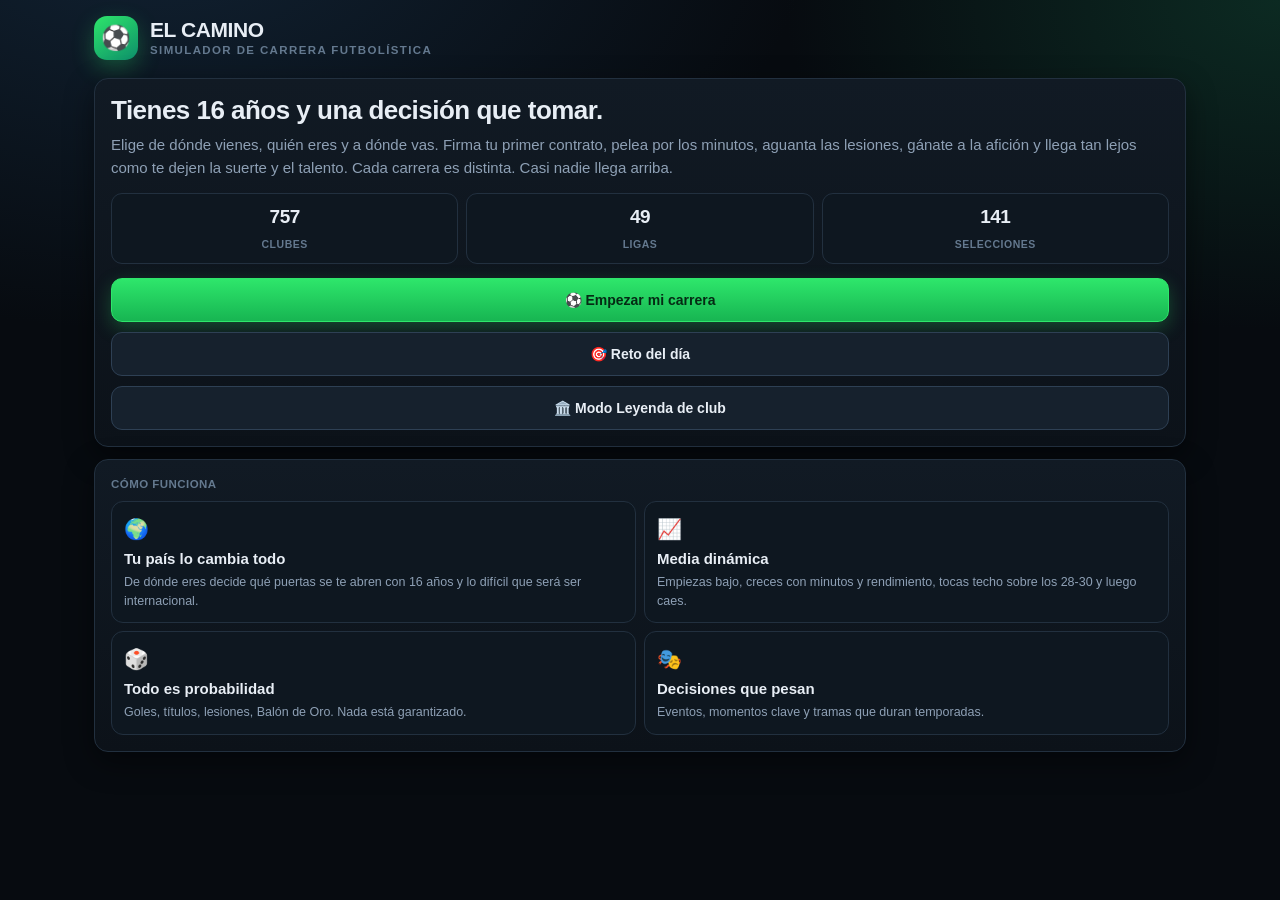
==== commit fd7bd4b2: "Añade modo Leyenda de club, ritmo exprés, pistas sutiles y arregla el scroll Decidir vuelve a costar" ====
--- a/index.html
+++ b/index.html
@@ -74,6 +74,37 @@
 
 #app { max-width: 1120px; margin: 0 auto; padding: 16px 14px calc(90px + env(safe-area-inset-bottom)); }
 
+/* ---------- Detalles visuales ----------
+   Pequeños toques que hacen que el juego respire: el número de la media late
+   cuando cambia, las tarjetas entran escalonadas y los títulos brillan. */
+@keyframes bump { 0% { transform: scale(1) } 40% { transform: scale(1.18) } 100% { transform: scale(1) } }
+.ovr b.bump { animation: bump .55s cubic-bezier(.2,.9,.3,1.3); display: inline-block; }
+
+@keyframes cardIn { from { opacity: 0; transform: translateY(10px) } to { opacity: 1; transform: none } }
+#app > .card { animation: cardIn .3s cubic-bezier(.2,.9,.3,1) both; }
+#app > .card:nth-child(2) { animation-delay: .03s }
+#app > .card:nth-child(3) { animation-delay: .06s }
+#app > .card:nth-child(4) { animation-delay: .09s }
+#app > .card:nth-child(5) { animation-delay: .12s }
+
+/* Trofeos con un brillo que recorre la tarjeta */
+.trophy { position: relative; overflow: hidden; }
+.trophy::after {
+  content: ''; position: absolute; top: 0; left: -60%; width: 40%; height: 100%;
+  background: linear-gradient(90deg, transparent, rgba(255,201,60,.16), transparent);
+  animation: shine 4.5s ease-in-out infinite;
+}
+@keyframes shine { 0%, 70% { left: -60% } 100% { left: 120% } }
+
+/* La barra de un momento clave con probabilidad alta se nota */
+.opt .prob { font-variant-numeric: tabular-nums; }
+
+/* Encabezado de sección con línea, para separar bloques largos */
+.sechead {
+  display: flex; align-items: center; gap: 10px; margin: 2px 0 10px;
+}
+.sechead::after { content: ''; flex: 1; height: 1px; background: var(--line); }
+
 /* ---------- Utilidades ---------- */
 .row { display: flex; gap: 10px; align-items: center; }
 .row.wrap { flex-wrap: wrap; }
@@ -281,6 +312,12 @@
   animation: rise .26s cubic-bezier(.2,.9,.3,1.1) both;
 }
 @keyframes rise { from { opacity: 0; transform: translateY(18px) scale(.97) } to { opacity: 1; transform: none } }
+
+/* Pista en lenguaje natural bajo cada opción */
+.hint {
+  display: block; font-size: 12.5px; color: var(--dim2); font-style: italic;
+  margin-top: 2px; line-height: 1.4;
+}
 
 /* ---------- Peso de la decisión ----------
    Una decisión que te ata a un club durante años no puede parecerse a elegir
@@ -2411,6 +2448,78 @@
     { l: 'Adaptarme y callar', d: '', e: { injuryRisk: 1.12, trust: 5 } },
   ],
 },
+
+{
+  id: 'legend_temptation', cat: 'Club', w: 9, when: (G) => G.legendClubId && mainClub(G.club).id === G.legendClubId && P(G).ovr >= 76,
+  title: 'La llamada que no querías',
+  text: (G) => `Un club muy superior al tuyo pregunta por ti. Sueldo triple, Champions, escaparate mundial. Y tú llevas desde los seis años yendo a este campo.`,
+  opts: [
+    { l: 'Ni escuchar la oferta', d: 'Aquí naciste y aquí te quedas.',
+      e: { fanLove: 20, trust: 12, morale: 10, legacyBonus: 70, trait: 'loyal' } },
+    { l: 'Escucharla y decidir en verano', d: 'Se filtra y la grada se entera.', tags: ['Fuerzas tu salida'],
+      e: { flag: 'wantOut', fanLove: -18, morale: 5 } },
+    { l: 'Usarla para pedir mejor contrato', d: '', e: (G) => chance(0.6)
+      ? { wageCut: 1.5, fanLove: -4, note: 'Cuela: te mejoran la ficha para retenerte.' }
+      : { fanLove: -12, trust: -8, note: 'Les sienta fatal el órdago.' } },
+  ],
+},
+{
+  id: 'shirt_retired', cat: 'Club', w: 4, when: (G) => P(G).age >= 33 && P(G).fanLove >= 80,
+  title: 'Van a retirar tu dorsal',
+  text: (G) => `El club anuncia que nadie más volverá a llevar tu número. Ni siquiera te has retirado todavía.`,
+  opts: [
+    { l: 'Aceptar el homenaje', d: '', e: { fanLove: 12, rep: 8, morale: 14, legacyBonus: 90 } },
+    { l: 'Pedir que esperen a que me retire', d: 'Todavía queda fútbol.', e: { morale: 8, form: 8, legacyBonus: 40 } },
+  ],
+},
+{
+  id: 'mentor_coach', cat: 'Entrenador', w: 6, when: (G) => P(G).age >= 22 && P(G).age <= 30,
+  title: 'Un entrenador que te cambia',
+  text: () => `Llega un técnico que en tres semanas te hace entender el juego de otra manera. Nunca nadie te había explicado así lo que hay que hacer sin balón.`,
+  opts: [
+    { l: 'Absorber todo lo que pueda', d: '', e: { attr: { men: 4, pos: 3 }, growth: 1.14, sp: 1 } },
+    { l: 'Pedirle sesiones de vídeo a solas', d: '', e: { attr: { men: 3 }, trust: 10, growth: 1.08, fitness: -3 } },
+  ],
+},
+{
+  id: 'crowd_favourite', cat: 'Afición', w: 6, when: (G) => P(G).fanLove >= 70,
+  title: 'Tu cántico',
+  text: (G) => `El fondo se ha inventado un cántico con tu nombre. Lo cantan desde el minuto uno, ganes o pierdas.`,
+  opts: [
+    { l: 'Devolvérselo cada partido', d: '', e: { fanLove: 10, form: 8, morale: 10 } },
+    { l: 'Grabarlo y mandárselo a mi familia', d: '', e: { morale: 14, attr: { men: 1 } } },
+  ],
+},
+{
+  id: 'contract_rebel', cat: 'Club', w: 6, when: (G) => P(G).contract <= 1 && P(G).ovr >= 74,
+  title: 'Último año de contrato',
+  text: () => `Te queda un año. Tu representante quiere que llegues libre para llevarte una prima enorme. El club quiere venderte ya para no perderte gratis.`,
+  opts: [
+    { l: 'Aguantar hasta quedar libre', d: 'Máximo dinero, máximo desgaste.', tags: ['Te compromete'],
+      e: (G) => { P(G).contract = 1; return { money: 2, trust: -18, fanLove: -14, mins: 0.9, note: 'El club te va a tener en el banquillo hasta que acabe.' }; } },
+    { l: 'Renovar y quedarme', d: '', e: (G) => { P(G).contract += 3; return { trust: 12, fanLove: 10, morale: 6 }; } },
+    { l: 'Pedir que me vendan ahora', d: '', tags: ['Fuerzas tu salida'], e: { flag: 'wantOut', trust: -6 } },
+  ],
+},
+{
+  id: 'world_cup_year', cat: 'Selección', w: 7, when: (G) => P(G).nt.caps > 0 && P(G).age >= 21,
+  title: 'Año de Mundial',
+  text: () => `Es el año. Ir al Mundial depende de llegar en forma y de que el seleccionador te vea. Y quedan seis meses.`,
+  opts: [
+    { l: 'Todo por llegar a la lista', d: 'Aunque te cueste la temporada de club.', e: { form: 12, fitness: -8, injuryRisk: 1.2, rep: 5 } },
+    { l: 'Centrarme en mi club y que sea lo que sea', d: '', e: { trust: 10, rating: 0.05, growth: 1.05 } },
+    { l: 'Cuidarme para llegar entero al verano', d: '', e: { mins: 0.9, injuryRisk: 0.75, fitness: 10 } },
+  ],
+},
+{
+  id: 'academy_visit', cat: 'Carrera', w: 5, when: (G) => P(G).age >= 26,
+  title: 'Vuelta a la cantera',
+  text: (G) => `Te invitan a hablar con los chavales del filial. Te sientas donde te sentabas tú y ves treinta caras esperando que digas algo que les sirva.`,
+  opts: [
+    { l: 'Contarles la verdad, sin épica', d: '', e: { morale: 10, fanLove: 6, attr: { men: 2 }, legacyBonus: 30 } },
+    { l: 'Motivarles a lo grande', d: '', e: { morale: 6, rep: 4, fanLove: 5 } },
+  ],
+},
 ];
 
 /* ============================================================
@@ -2804,6 +2913,59 @@
     { l: 'Administrarme y leer el partido', a: ['men', 'pas', 'pos'], base: 0.72,
       win: { text: 'Sin correr, lo controlas todo. Clase pura.', e: { rating: 0.08, trust: 8, form: 8 } },
       lose: { text: 'Te pasa el partido por encima.', e: { rating: -0.06, form: -6 } } },
+  ],
+},
+
+{
+  id: 'bench_impact', when: (G) => squadRole(G.player, G.club, competitorGap(G)).min < 0.55,
+  title: 'Sales en el 70',
+  text: () => `Vais perdiendo y el míster te llama para los últimos veinte minutos. Es la ventana que llevas meses esperando.`,
+  opts: [
+    { l: 'Buscar el gol desde el primer balón', a: ['sho', 'pac'], base: 0.34,
+      win: { text: 'Entras y marcas a los cuatro minutos. El míster no te va a poder sentar la semana que viene.', e: { extraGoals: 1, mins: 1.18, trust: 14, form: 14 } },
+      lose: { text: 'Te precipitas en todo y pasas sin pena ni gloria.', e: { trust: -6 } } },
+    { l: 'Jugar sencillo y ordenar al equipo', a: ['pas', 'men'], base: 0.6,
+      win: { text: 'Ordenas el ataque y acabáis empatando. El míster toma nota.', e: { trust: 12, mins: 1.1, rating: 0.05 } },
+      lose: { text: 'Veinte minutos intrascendentes.', e: {} } },
+  ],
+},
+{
+  id: 'captain_moment', when: (G) => G.player.traits.includes('leader') || G.player.age >= 28,
+  title: 'El brazalete pesa',
+  text: () => `Un compañero se derrumba en el vestuario a media temporada. Todos te miran a ti.`,
+  opts: [
+    { l: 'Parar todo y hablar con él', a: ['men'], base: 0.72,
+      win: { text: 'Le levantas y el vestuario entero se une. Vuelve a ser el de antes.', e: { trust: 12, morale: 10, form: 8, legacyBonus: 25 } },
+      lose: { text: 'No encuentras las palabras. Se va del club en enero.', e: { morale: -8 } } },
+    { l: 'Dejarle espacio', a: ['men'], base: 0.5,
+      win: { text: 'Necesitaba aire. Vuelve solo.', e: { morale: 4 } },
+      lose: { text: 'Se hunde más y arrastra al grupo.', e: { form: -8, morale: -6 } } },
+  ],
+},
+{
+  id: 'weather_game',
+  title: 'Campo impracticable',
+  text: () => `Diluvia. El balón no rueda, el campo es un barrizal y el árbitro decide que se juega igual.`,
+  opts: [
+    { l: 'Adaptarme: pelotazos y segundas jugadas', a: ['phy', 'men'], base: 0.6,
+      win: { text: 'Te sale un partido de guerrero y sacáis los tres puntos.', e: { form: 10, trust: 8 } },
+      lose: { text: 'Te comen físicamente. Partido para olvidar.', e: { rating: -0.06 } } },
+    { l: 'Insistir en jugar al fútbol', a: ['dri', 'pas'], base: 0.35,
+      win: { text: 'En medio del barro, sacas la jugada del año.', e: { extraGoals: 1, rep: 6, form: 12 } },
+      lose: { text: 'Pierdes cinco balones en tu campo. El míster está rojo.', e: { trust: -10, rating: -0.08 } } },
+  ],
+},
+{
+  id: 'legend_return', when: (G) => G.legendClubId && mainClub(G.club).id !== G.legendClubId,
+  title: 'Vuelves a tu casa como rival',
+  text: (G) => `Se juega en el campo donde te hiciste futbolista, y esta vez estás en el equipo de enfrente.`,
+  opts: [
+    { l: 'Pedir no celebrar si marco', a: ['men'], base: 0.8,
+      win: { text: 'Marcas, no lo celebras y el estadio entero se pone en pie a aplaudirte.', e: { extraGoals: 1, fanLove: 14, rep: 8, morale: 10 } },
+      lose: { text: 'No hay gol que celebrar. Te vas con una sensación rara.', e: { morale: -6 } } },
+    { l: 'Ir a por todas, sin sentimentalismos', a: ['sho', 'men'], base: 0.45,
+      win: { text: 'Les endosas dos. Profesional por encima de todo.', e: { extraGoals: 1, form: 12, fanLove: -6 } },
+      lose: { text: 'Ni juegas bien ni te lo perdonan.', e: { form: -8, fanLove: -8 } } },
   ],
 },
 ];
@@ -5082,12 +5244,19 @@
 const APP = () => document.getElementById('app');
 const ACTIONS = {};
 
+/* Algunas acciones (repartir puntos, elegir país…) repintan la pantalla entera.
+   Si en esos casos saltamos arriba, se pierde el sitio y es insufrible en móvil.
+   keepScrollOnce() marca el siguiente repintado como "no me muevas". */
+let KEEP_SCROLL = false;
+function keepScrollOnce() { KEEP_SCROLL = true; }
 function screen(html) {
   const app = APP();
+  const keep = KEEP_SCROLL; KEEP_SCROLL = false;
+  const y = keep ? (window.scrollY || window.pageYOffset || 0) : 0;
   app.innerHTML = html;
-  app.scrollTop = 0;
-  window.scrollTo(0, 0);
   bind(app);
+  if (keep) window.scrollTo(0, y);
+  else { app.scrollTop = 0; window.scrollTo(0, 0); }
 }
 function bind(root) {
   root.querySelectorAll('[data-act]').forEach((n) => {
@@ -5243,9 +5412,54 @@
   form: 'Racha', rating: 'Rendimiento', sp: 'Puntos de evolución', extraGoals: 'Gol asegurado',
 };
 const FX_MULT = ['growth', 'mins', 'goals', 'assists', 'injuryRisk'];
+
+/* Pistas en lenguaje natural, sin números ni nombres de estadística: se intuye
+   por dónde va la cosa, pero hay que pensarlo. Es lo que hace que decidir tenga
+   mérito en vez de ser leer una tabla. */
+const HINT_RULES = [
+  { k: 'growth', up: 'te va a hacer mejor jugador', dn: 'vas a estancarte' },
+  { k: 'injuryRisk', up: 'tu cuerpo lo va a pagar', dn: 'vas a llegar más entero' },
+  { k: 'mins', up: 'deberías jugar más', dn: 'vas a perder minutos' },
+  { k: 'goals', up: 'deberías ver más puerta', dn: 'vas a marcar menos' },
+  { k: 'assists', up: 'vas a asistir más', dn: 'vas a asistir menos' },
+  { k: 'trust', up: 'al míster le va a gustar', dn: 'al míster no le va a hacer gracia' },
+  { k: 'fanLove', up: 'la grada lo va a agradecer', dn: 'la grada no te lo va a perdonar' },
+  { k: 'rep', up: 'vas a salir en todas partes', dn: 'te vas a apagar mediáticamente' },
+  { k: 'morale', up: 'vas a estar bien contigo mismo', dn: 'te vas a quedar tocado' },
+  { k: 'fitness', up: 'vas a llegar fino', dn: 'vas a acusar el desgaste' },
+  { k: 'money', up: 'entra dinero', dn: 'sale dinero' },
+  { k: 'form', up: 'vas a entrar en racha', dn: 'vas a entrar frío' },
+  { k: 'rating', up: 'deberías rendir mejor', dn: 'te va a costar rendir' },
+];
+function hintPhrase(o) {
+  const e = typeof o.e === 'function' ? null : o.e;
+  if (!e) return 'No sabes cómo va a salir.';
+  const bits = [];
+  HINT_RULES.forEach((r) => {
+    const v = e[r.k];
+    if (v == null) return;
+    const isMult = FX_MULT.indexOf(r.k) >= 0;
+    const up = isMult ? v > 1 : v > 0;
+    const mag = isMult ? Math.abs(v - 1) : Math.abs(v);
+    if (mag < (isMult ? 0.04 : r.k === 'rating' ? 0.03 : r.k === 'money' ? 0.05 : 4)) return;
+    bits.push(up ? r.up : r.dn);
+  });
+  if (e.trait && TRAITS[e.trait]) bits.push('puede dejarte marca para siempre');
+  if (e.attr && Object.keys(e.attr).some((k) => e.attr[k] > 0)) bits.push('vas a pulir algo tuyo');
+  if (!bits.length) return 'No parece que cambie gran cosa.';
+  const shown = bits.slice(0, 2);
+  const t = shown.join(', pero ');
+  return t.charAt(0).toUpperCase() + t.slice(1) + '.';
+}
+
 function effectChips(o) {
+  const level = getSettings().hints;
+  if (level === 'none') return '';
   if (o.tags && o.tags.length) {
     return o.tags.map((t) => chip(t, /compromete|cambias/i.test(t) ? 'bad' : 'warn')).join('');
+  }
+  if (level === 'subtle') {
+    return `<span class="hint">${esc(hintPhrase(o))}</span>`;
   }
   const e = typeof o.e === 'function' ? null : o.e;
   if (!e) return chip('🎲 Puede salir bien o mal', 'warn');
@@ -5290,6 +5504,7 @@
       squad: G.squad, squadClubId: G.squadClubId,
       committedTo: G.committedTo, winterMove: G.winterMove, lastStature: G.lastStature,
       challengeKey: G.challenge ? G.challenge.key : null,
+      legendClubId: G.legendClubId || null,
     };
     localStorage.setItem(SAVE_KEY, JSON.stringify(data));
     return true;
@@ -5312,6 +5527,7 @@
       squad: d.squad || null, squadClubId: d.squadClubId || null,
       committedTo: d.committedTo || null, winterMove: d.winterMove || null, lastStature: d.lastStature || 0,
       challenge: d.challengeKey ? dailyChallenge(d.challengeKey) : null,
+      legendClubId: d.legendClubId || null,
     };
     // sanear
     if (!G.club) return null;
@@ -5330,6 +5546,18 @@
   }).filter((b) => b.t === 'preseason' || b.ev || b.m || b.arcId);
 }
 
+/* ---------- Ajustes ---------- */
+const DEFAULT_SETTINGS = { hints: 'subtle', pace: 'normal' };
+function getSettings() {
+  const m = loadMeta();
+  return { ...DEFAULT_SETTINGS, ...(m.settings || {}) };
+}
+function setSetting(k, v) {
+  const m = loadMeta();
+  m.settings = { ...DEFAULT_SETTINGS, ...(m.settings || {}), [k]: v };
+  saveMeta(m);
+}
+
 /* ---------- Meta persistente (sala de leyendas) ---------- */
 function loadMeta() {
   try { return JSON.parse(localStorage.getItem(META_KEY)) || { hall: [], best: 0, careers: 0 }; }
@@ -5344,6 +5572,7 @@
    ============================================================ */
 
 const NEW = { country: null, pos: null, arch: null, perk: 'none', challenge: null,
+  legendMode: false, legendClub: null, clubFilter: '',
   firstName: '', lastName: '', shirtName: '', number: 10, foot: 'Derecho', filter: '' };
 const START_YEAR = 2025;
 
@@ -5377,6 +5606,7 @@
       ${cont ? `<button class="btn primary wide" data-act="continue">▶️ Continuar carrera</button>` : ''}
       <button class="btn ${cont ? '' : 'primary'} wide" data-act="newCareer">${cont ? '🔁 Empezar una carrera nueva' : '⚽ Empezar mi carrera'}</button>
       <button class="btn wide" data-act="dailyScreen">🎯 Reto del día${todayDone(meta) ? ' · jugado' : ''}</button>
+      <button class="btn wide" data-act="legendScreen">🏛️ Modo Leyenda de club</button>
       ${meta.hall.length ? `<button class="btn ghost wide" data-act="hall">🏛️ Sala de leyendas (${meta.hall.length})</button>` : ''}
       ${perkInfo.total > 0 ? `<button class="btn ghost wide" data-act="perksScreen">🎁 Ventajas (${perkInfo.list.filter((x) => x.unlocked).length - 1} desbloqueadas)</button>` : ''}
     </div>
@@ -5437,9 +5667,64 @@
   const ch = dailyChallenge(todayKey());
   seedRng(ch.seed);                       // a partir de aquí, todos vivimos lo mismo
   NEW.country = ch.country.code; NEW.pos = ch.pos; NEW.arch = ch.arch;
-  NEW.perk = 'none'; NEW.challenge = ch;
+  NEW.perk = 'none'; NEW.challenge = ch; NEW.legendMode = false; NEW.legendClub = null;
   NEW.firstName = ''; NEW.lastName = ''; NEW.shirtName = ''; NEW.number = 10;
   screenIdentity();
+};
+
+/* ---------- Modo Leyenda de club ----------
+   Eliges el club de tu vida antes de empezar, naces en su cantera y toda la
+   carrera se mide por lo que dejes ahí. El juego te va a tentar con ofertas
+   mejores: resistirse es justo la gracia del modo. */
+ACTIONS.legendScreen = () => {
+  const f = (NEW.clubFilter || '').toLowerCase().trim();
+  const list = CLUBS.filter((c) => LEAGUES[c.league] && (!f
+    || c.name.toLowerCase().includes(f)
+    || LEAGUES[c.league].name.toLowerCase().includes(f)))
+    .sort((a, b) => b.prestige - a.prestige).slice(0, 60);
+  screen(`${brand()}
+  <div class="card">
+    <h2>🏛️ Modo Leyenda de club</h2>
+    <p class="dim small">Elige el club de tu vida. Empiezas en su cantera y tu carrera se juzga por lo que
+    dejes ahí: partidos, goles, títulos y años con esa camiseta. Te van a llover ofertas mejores;
+    quedarte es la mitad del reto.</p>
+    <input class="input mt-s" data-inp="filterClub" placeholder="Buscar club o liga…" value="${esc(NEW.clubFilter || '')}" autocomplete="off">
+    <div class="scroller mt">
+      <div class="grid autowide">
+        ${list.map((c) => `<button class="pick ${NEW.legendClub === c.id ? 'on' : ''}" data-act="pickLegendClub" data-id="${c.id}">
+          ${crestSVG(c, 'crest-md')}
+          <span class="grow" style="min-width:0"><span class="nm" style="display:block">${esc(c.name)}</span>
+          <span class="small dim2">${COUNTRY_BY_CODE[c.country].flag} ${esc(LEAGUES[c.league].name)}</span></span>
+        </button>`).join('')}
+      </div>
+      ${list.length ? '' : '<p class="dim tc mt">Ningún club coincide.</p>'}
+    </div>
+  </div>
+  <div class="actionbar row" style="gap:10px">
+    <button class="btn ghost" data-act="home">Volver</button>
+    <button class="btn primary grow" data-act="startLegend" ${NEW.legendClub ? '' : 'disabled'}>Empezar aquí</button>
+  </div>`);
+};
+ACTIONS.filterClub = (d, n) => {
+  NEW.clubFilter = n.value;
+  const pos = n.selectionStart;
+  keepScrollOnce();
+  ACTIONS.legendScreen();
+  const inp = document.querySelector('[data-inp="filterClub"]');
+  if (inp) { inp.focus(); try { inp.setSelectionRange(pos, pos); } catch (e) {} }
+};
+ACTIONS.pickLegendClub = (d) => { NEW.legendClub = d.id; keepScrollOnce(); ACTIONS.legendScreen(); };
+ACTIONS.startLegend = () => {
+  if (hasSave() && !confirm('Esto borrará tu carrera guardada. ¿Seguro?')) return;
+  clearSave();
+  const club = getClub(NEW.legendClub);
+  if (!club) return;
+  NEW.challenge = null;
+  NEW.country = club.country;
+  NEW.pos = null; NEW.arch = null; NEW.perk = 'none';
+  NEW.firstName = ''; NEW.lastName = ''; NEW.shirtName = ''; NEW.number = 10;
+  NEW.legendMode = true;
+  screenPosition();
 };
 
 /* ---------- Ventajas desbloqueables ---------- */
@@ -5466,7 +5751,7 @@
 function miniCard(ic, t, d) {
   return `<div class="sub"><div style="font-size:20px">${ic}</div><div class="b" style="margin:4px 0 2px">${t}</div><div class="small dim">${d}</div></div>`;
 }
-ACTIONS.newCareer = () => { if (hasSave() && !confirm('Esto borrará tu carrera guardada. ¿Seguro?')) return; clearSave(); NEW.country = null; NEW.pos = null; NEW.arch = null; NEW.challenge = null; NEW.perk = 'none'; screenCountry(); };
+ACTIONS.newCareer = () => { if (hasSave() && !confirm('Esto borrará tu carrera guardada. ¿Seguro?')) return; clearSave(); NEW.country = null; NEW.pos = null; NEW.arch = null; NEW.challenge = null; NEW.perk = 'none'; NEW.legendMode = false; NEW.legendClub = null; screenCountry(); };
 ACTIONS.continue = () => { const G = loadGame(); if (!G) { alert('No se ha podido cargar la partida.'); return; } window.G = G; renderStep(); };
 ACTIONS.home = () => screenHome();
 
@@ -5511,11 +5796,12 @@
 ACTIONS.filterCountry = (d, n) => {
   NEW.filter = n.value;
   const pos = n.selectionStart;
+  keepScrollOnce();
   screenCountry();
   const inp = document.querySelector('[data-inp="filterCountry"]');
   if (inp) { inp.focus(); try { inp.setSelectionRange(pos, pos); } catch (e) {} }
 };
-ACTIONS.pickCountry = (d) => { NEW.country = d.code; screenCountry(); };
+ACTIONS.pickCountry = (d) => { NEW.country = d.code; keepScrollOnce(); screenCountry(); };
 ACTIONS.toPos = () => screenPosition();
 
 /* ---------- Paso 2: posicion ---------- */
@@ -5542,11 +5828,11 @@
       </div>`).join('')}
   </div>
   <div class="actionbar row" style="gap:10px">
-    <button class="btn ghost" data-act="toCountry">Atrás</button>
+    <button class="btn ghost" data-act="${NEW.legendMode ? 'legendScreen' : 'toCountry'}">Atrás</button>
     <button class="btn primary grow" data-act="toArch" ${NEW.pos ? '' : 'disabled'}>Continuar</button>
   </div>`);
 }
-ACTIONS.pickPos = (d) => { NEW.pos = d.key; screenPosition(); };
+ACTIONS.pickPos = (d) => { NEW.pos = d.key; keepScrollOnce(); screenPosition(); };
 ACTIONS.toCountry = () => screenCountry();
 ACTIONS.toArch = () => screenArchetype();
 
@@ -5591,8 +5877,8 @@
     </div>
   </div>`;
 }
-ACTIONS.pickPerk = (d) => { NEW.perk = d.key; screenArchetype(); };
-ACTIONS.pickArch = (d) => { NEW.arch = d.key; screenArchetype(); };
+ACTIONS.pickPerk = (d) => { NEW.perk = d.key; keepScrollOnce(); screenArchetype(); };
+ACTIONS.pickArch = (d) => { NEW.arch = d.key; keepScrollOnce(); screenArchetype(); };
 ACTIONS.toIdentity = () => screenIdentity();
 
 /* ---------- Paso 4: nombre, dorsal y equipacion ---------- */
@@ -5641,7 +5927,7 @@
 ACTIONS.setLast = (d, n) => { NEW.lastName = n.value; liveKit(); };
 ACTIONS.setShirt = (d, n) => { NEW.shirtName = n.value; liveKit(); };
 ACTIONS.setNum = (d, n) => { NEW.number = clamp(parseInt(n.value, 10) || 1, 1, 99); liveKit(); };
-ACTIONS.setFoot = (d) => { NEW.foot = d.f; screenIdentity(); };
+ACTIONS.setFoot = (d) => { NEW.foot = d.f; keepScrollOnce(); screenIdentity(); };
 ACTIONS.randomName = () => {
   const nm = randomName(NEW.country).split(' ');
   NEW.firstName = nm[0]; NEW.lastName = nm.slice(1).join(' '); NEW.shirtName = '';
@@ -5664,7 +5950,21 @@
     challenge: NEW.challenge || null,
   };
   computeEuroSpots(G);
-  G.startOptions = applyTwist(G, startingOptions(G));
+  if (NEW.legendMode && NEW.legendClub) {
+    const club = getClub(NEW.legendClub);
+    G.legendClubId = club.id;
+    const useAcademy = club.str >= 60;
+    G.startOptions = [{
+      kind: useAcademy ? 'academy' : 'first',
+      club: useAcademy ? academyOf(club) : club, parent: useAcademy ? club : null,
+      title: (useAcademy ? 'Cantera del ' : '') + club.name,
+      desc: 'El club de tu vida. Aquí empieza y, si aguantas las tentaciones, aquí acaba.',
+      pros: ['Es tu casa', 'Toda la afición contigo'], cons: ['Vas a tener ofertas mejores'],
+      dev: useAcademy ? 1.12 : 1.0, minsMod: useAcademy ? 0.8 : 1.1,
+    }];
+  } else {
+    G.startOptions = applyTwist(G, startingOptions(G));
+  }
   screenStart();
 };
 
@@ -5775,6 +6075,7 @@
   G.objectives = makeObjectives(G);
   G.seasonFeed = [];
   G.queue = buildQueue(G, first);
+  G.queueTotal = G.queue.length;
   G.step = 'beat';
   saveGame(G);
   renderStep();
@@ -5792,7 +6093,8 @@
     const last = p.usedEvents[e.id];
     return last == null || season - last >= 5;
   });
-  const nEv = first ? 2 : ri(2, 4);
+  const fast = getSettings().pace === 'rapido';
+  const nEv = first ? (fast ? 1 : 2) : (fast ? ri(0, 2) : ri(2, 4));
   const chosen = [];
   for (let i = 0; i < nEv && pool.length; i++) {
     const e = pickW(pool.filter((x) => !chosen.includes(x)), (x) => x.w || 5);
@@ -5803,7 +6105,7 @@
 
   /* momentos clave */
   const mpool = MOMENTS.filter((m) => !m.when || m.when(G));
-  const nMo = first ? 1 : ri(1, 2);
+  const nMo = first ? 1 : (fast ? (chance(0.55) ? 1 : 0) : ri(1, 2));
   const moms = [];
   for (let i = 0; i < nMo && mpool.length; i++) {
     const m = pick(mpool.filter((x) => !moms.includes(x)) || mpool);
@@ -5841,16 +6143,59 @@
       <button class="btn sm ghost" data-act="profile">📋 Perfil</button>
       <button class="btn sm ghost" data-act="menu">⋯</button>
     </div>
+  </div>
+  ${seasonProgress(G)}`;
+}
+/* Barra de progreso de la temporada: cuántas decisiones quedan antes de jugar */
+function seasonProgress(G) {
+  if (G.step !== 'beat' || !G.queue) return '';
+  const total = (G.queueTotal || G.queue.length) || 1;
+  const done = total - G.queue.length;
+  return `<div class="row" style="gap:5px;margin:-6px 0 10px">
+    ${Array.from({ length: total }, (_, i) => `<div style="flex:1;height:3px;border-radius:3px;background:${i < done ? 'var(--acc)' : '#1b2836'}"></div>`).join('')}
   </div>`;
 }
+
 ACTIONS.menu = () => {
   modal(`<h3>Menú</h3>
     <div class="col mt">
       <button class="btn wide" data-act="closeModal">Seguir jugando</button>
+      <button class="btn wide" data-act="settings">⚙️ Ajustes de partida</button>
       <button class="btn ghost wide" data-act="saveNow">💾 Guardar ahora</button>
       <button class="btn danger wide" data-act="abandon">Abandonar carrera</button>
     </div>
     <p class="small dim2 mt">La partida se guarda sola en este navegador al final de cada paso.</p>`);
+};
+
+/* ---------- Ajustes: cuánta ayuda quieres y a qué ritmo juegas ---------- */
+const HINT_OPTS = [
+  ['full', 'Completas', 'Te digo exactamente qué sube y qué baja. Cómodo, pero se decide solo.'],
+  ['subtle', 'Sutiles', 'Una frase que insinúa por dónde va. Hay que pensar. Recomendado.'],
+  ['none', 'Ninguna', 'A ciegas, como en la vida. Solo el texto de la situación.'],
+];
+const PACE_OPTS = [
+  ['normal', 'Completo', 'Todas las decisiones y tú repartes los puntos de entrenamiento.'],
+  ['rapido', 'Exprés', 'Menos situaciones por temporada y los puntos se reparten solos. Para carreras rápidas.'],
+];
+ACTIONS.settings = () => {
+  const st = getSettings();
+  const w = modal(`<div class="row between" style="margin-bottom:6px">
+      <h3>⚙️ Ajustes</h3><button class="btn sm ghost" data-act="closeModal">✕</button></div>
+    <div class="tiny mt">Pistas en las decisiones</div>
+    <div class="col mt-s">
+      ${HINT_OPTS.map(([k, n, d]) => `<button class="opt ${st.hints === k ? 'on' : ''}" data-act="setHints" data-k="${k}"
+        style="${st.hints === k ? 'border-color:var(--acc);background:#0f2419' : ''}">
+        <div class="t">${n}</div><div class="d">${d}</div></button>`).join('')}
+    </div>
+    <div class="tiny mt">Ritmo de juego</div>
+    <div class="col mt-s">
+      ${PACE_OPTS.map(([k, n, d]) => `<button class="opt ${st.pace === k ? 'on' : ''}" data-act="setPace" data-k="${k}"
+        style="${st.pace === k ? 'border-color:var(--acc);background:#0f2419' : ''}">
+        <div class="t">${n}</div><div class="d">${d}</div></button>`).join('')}
+    </div>
+    <p class="small dim2 mt">Se aplican a partir de la siguiente temporada y se recuerdan entre partidas.</p>`);
+  ACTIONS.setHints = (d) => { setSetting('hints', d.k); w.remove(); ACTIONS.settings(); };
+  ACTIONS.setPace = (d) => { setSetting('pace', d.k); w.remove(); ACTIONS.settings(); };
 };
 ACTIONS.saveNow = () => { saveGame(window.G); closeModals(); toast('Partida guardada'); };
 ACTIONS.abandon = () => { if (confirm('¿Abandonar esta carrera? Se borrará el guardado.')) { clearSave(); closeModals(); window.G = null; screenHome(); } };
@@ -6148,6 +6493,13 @@
   G.lastTables = {};
   if (rep.league && rep.table) G.lastTables[leagueOfClub(G, rep.club)] = rep.table;
 
+  /* lo que has hecho con la camiseta de cada club */
+  p.clubStats = p.clubStats || {};
+  const mc = mainClub(rep.club);
+  const cs = p.clubStats[mc.id] = p.clubStats[mc.id] || { name: mc.name, apps: 0, goals: 0, assists: 0, titles: 0, seasons: 0 };
+  cs.apps += s.apps; cs.goals += s.goals; cs.assists += s.assists;
+  cs.titles += rep.titles.length; cs.seasons++;
+
   /* hitos, récords y destacados: hacen que la temporada se sienta como un capítulo */
   rep.milestones = checkMilestones(G);
   rep.broken = brokenRecords(G, rep);      // antes de actualizar, para saber qué se ha batido
@@ -6235,7 +6587,28 @@
     <button class="btn primary wide" data-act="toDevelop">Ver mi evolución →</button>
   </div>`);
 }
-ACTIONS.toDevelop = () => { window.G.step = 'develop'; saveGame(window.G); renderStep(); };
+ACTIONS.toDevelop = () => {
+  const G = window.G;
+  if (getSettings().pace === 'rapido' && G.player.sp > 0) autoSpend(G);
+  G.step = 'develop'; saveGame(G); renderStep();
+};
+/* Reparto automático: los puntos van a lo que más pesa en tu posición, con algo
+   de variedad para no clavar siempre el mismo atributo. */
+function autoSpend(G) {
+  const p = G.player;
+  const w = WEIGHTS[p.pos];
+  const list = attrsFor(p.pos);
+  let spent = 0;
+  while (p.sp > 0 && spent < 40) {
+    const a = pickW(list.filter((x) => p.attrs[x.key] < 99), (x) => Math.pow(w[x.key] || 0.03, 1.4));
+    if (!a) break;
+    p.attrs[a.key] = clamp(p.attrs[a.key] + 1, 20, 99);
+    p.sp--; spent++;
+  }
+  p.ovr = computeOvr(p); p.value = playerValue(p);
+  p.peakOvr = Math.max(p.peakOvr || 0, p.ovr);
+  G.autoSpent = spent;
+}
 
 function buildTableView(rep) {
   if (!rep.table || !rep.table.length) return '';
@@ -6262,9 +6635,11 @@
 /* ---------- Evolución ---------- */
 function screenDevelop() {
   const G = window.G, p = G.player;
+  const autoNote = G.autoSpent; G.autoSpent = 0;
   const dev = G.lastReport.dev;
   const list = attrsFor(p.pos);
   const arrow = dev.delta > 0 ? `<span class="acc">▲ +${dev.delta}</span>` : dev.delta < 0 ? `<span class="red">▼ ${dev.delta}</span>` : '<span class="dim">= 0</span>';
+  const bump = dev.delta !== 0 ? 'bump' : '';
   screen(`${topbar(G)}
   <div class="card">
     <div class="tiny">Final de temporada</div>
@@ -6273,7 +6648,7 @@
       <div class="row" style="gap:14px">
         <div class="ovr" style="opacity:.6"><b>${dev.before}</b><span class="tiny">ANTES</span></div>
         <div style="font-size:22px;align-self:center">→</div>
-        <div class="ovr ${ovrTier(p.ovr)}"><b>${p.ovr}</b><span class="tiny">AHORA</span></div>
+        <div class="ovr ${ovrTier(p.ovr)}"><b class="${bump}">${p.ovr}</b><span class="tiny">AHORA</span></div>
       </div>
       <div style="text-align:right">
         <div class="b" style="font-size:17px">${arrow}</div>
@@ -6287,6 +6662,11 @@
     </div>` : ''}
   </div>
 
+  ${autoNote ? `<div class="card" style="border-color:#2b4a63">
+    <div class="row" style="gap:9px"><span style="font-size:19px">⚡</span>
+    <div><div class="b small">Ritmo exprés</div>
+    <div class="small dim2">Se han repartido ${autoNote} puntos automáticamente según tu posición.</div></div></div>
+  </div>` : ''}
   <div class="card">
     <div class="row between">
       <div><div class="tiny">Entrenamiento</div><h3 style="margin-top:3px">Reparte tus puntos</h3></div>
@@ -6327,7 +6707,7 @@
   p.attrs[d.k] = clamp(p.attrs[d.k] + 1, 20, 99);
   p.sp--; p.ovr = computeOvr(p); p.value = playerValue(p);
   p.peakOvr = Math.max(p.peakOvr || 0, p.ovr);
-  saveGame(G); renderStep();
+  saveGame(G); keepScrollOnce(); renderStep();
 };
 ACTIONS.toMarket = () => {
   const G = window.G;
@@ -6530,6 +6910,8 @@
     ${ovrSparkline(p.history, 340, 92)}
   </div>` : ''}
 
+  ${clubLegendCard(G)}
+
   ${p.records && Object.keys(p.records).length ? `<div class="card">
     <div class="tiny">Récords personales</div>
     <div class="col mt-s" style="gap:6px">
@@ -6557,6 +6939,31 @@
     ${ch ? '<button class="btn wide" data-act="dailyScreen">🎯 Volver a intentar el reto</button>' : ''}
     <button class="btn ghost wide" data-act="hall">🏛️ Sala de leyendas</button>
   </div>`);
+}
+
+/* Dónde has dejado más huella: el club donde más has jugado manda */
+function clubLegendCard(G) {
+  const p = G.player;
+  const all = Object.values(p.clubStats || {});
+  if (!all.length) return '';
+  const target = G.legendClubId && p.clubStats[G.legendClubId] ? p.clubStats[G.legendClubId] : null;
+  const home = target || all.slice().sort((a, b) => b.apps - a.apps)[0];
+  if (!home || home.apps < 20) return '';
+  const score = home.apps * 0.9 + home.goals * 2.4 + home.assists * 1.2 + home.titles * 28 + home.seasons * 8;
+  const tier = score >= 900 ? ['LEYENDA ETERNA', 'Tu nombre está en la fachada del estadio.', 'gold']
+    : score >= 520 ? ['ÍDOLO', 'Los niños de la ciudad llevan tu dorsal.', 'gold']
+      : score >= 280 ? ['UNO DE LOS NUESTROS', 'Aquí siempre vas a tener tu sitio.', 'acc']
+        : ['SE TE RECUERDA', 'Diste lo que pudiste con esta camiseta.', 'blue'];
+  return `<div class="card">
+    <div class="tiny">${target ? '🏛️ Modo Leyenda · tu club' : 'El club de tu vida'}</div>
+    <h3 style="margin:4px 0 2px">${esc(home.name)}</h3>
+    <div class="b ${tier[2]}" style="font-size:17px;letter-spacing:.03em">${tier[0]}</div>
+    <div class="small dim">${tier[1]}</div>
+    <div class="stats mt-s">
+      ${stat(home.seasons, 'Temporadas')}${stat(home.apps, 'Partidos')}
+      ${stat(home.goals, 'Goles')}${stat(home.titles, 'Títulos')}
+    </div>
+  </div>`;
 }
 
 function careerTable(p) {
